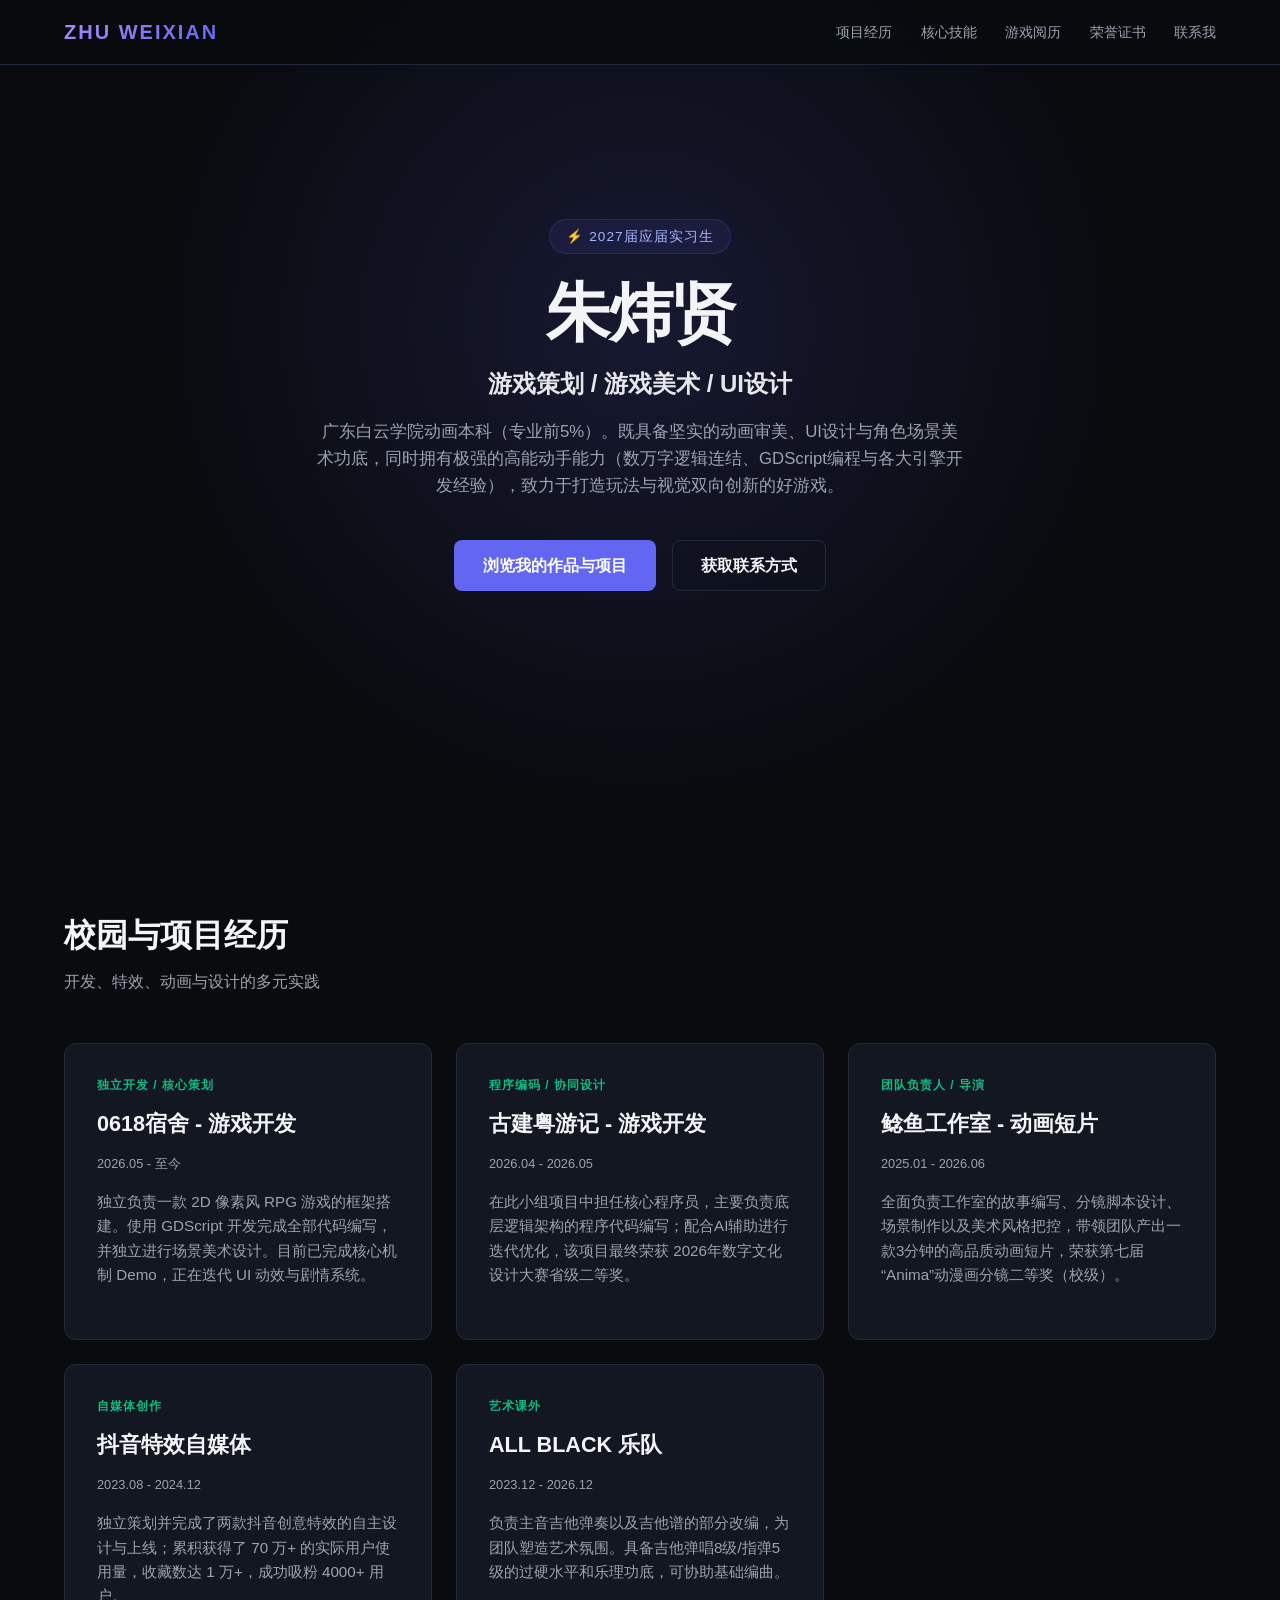
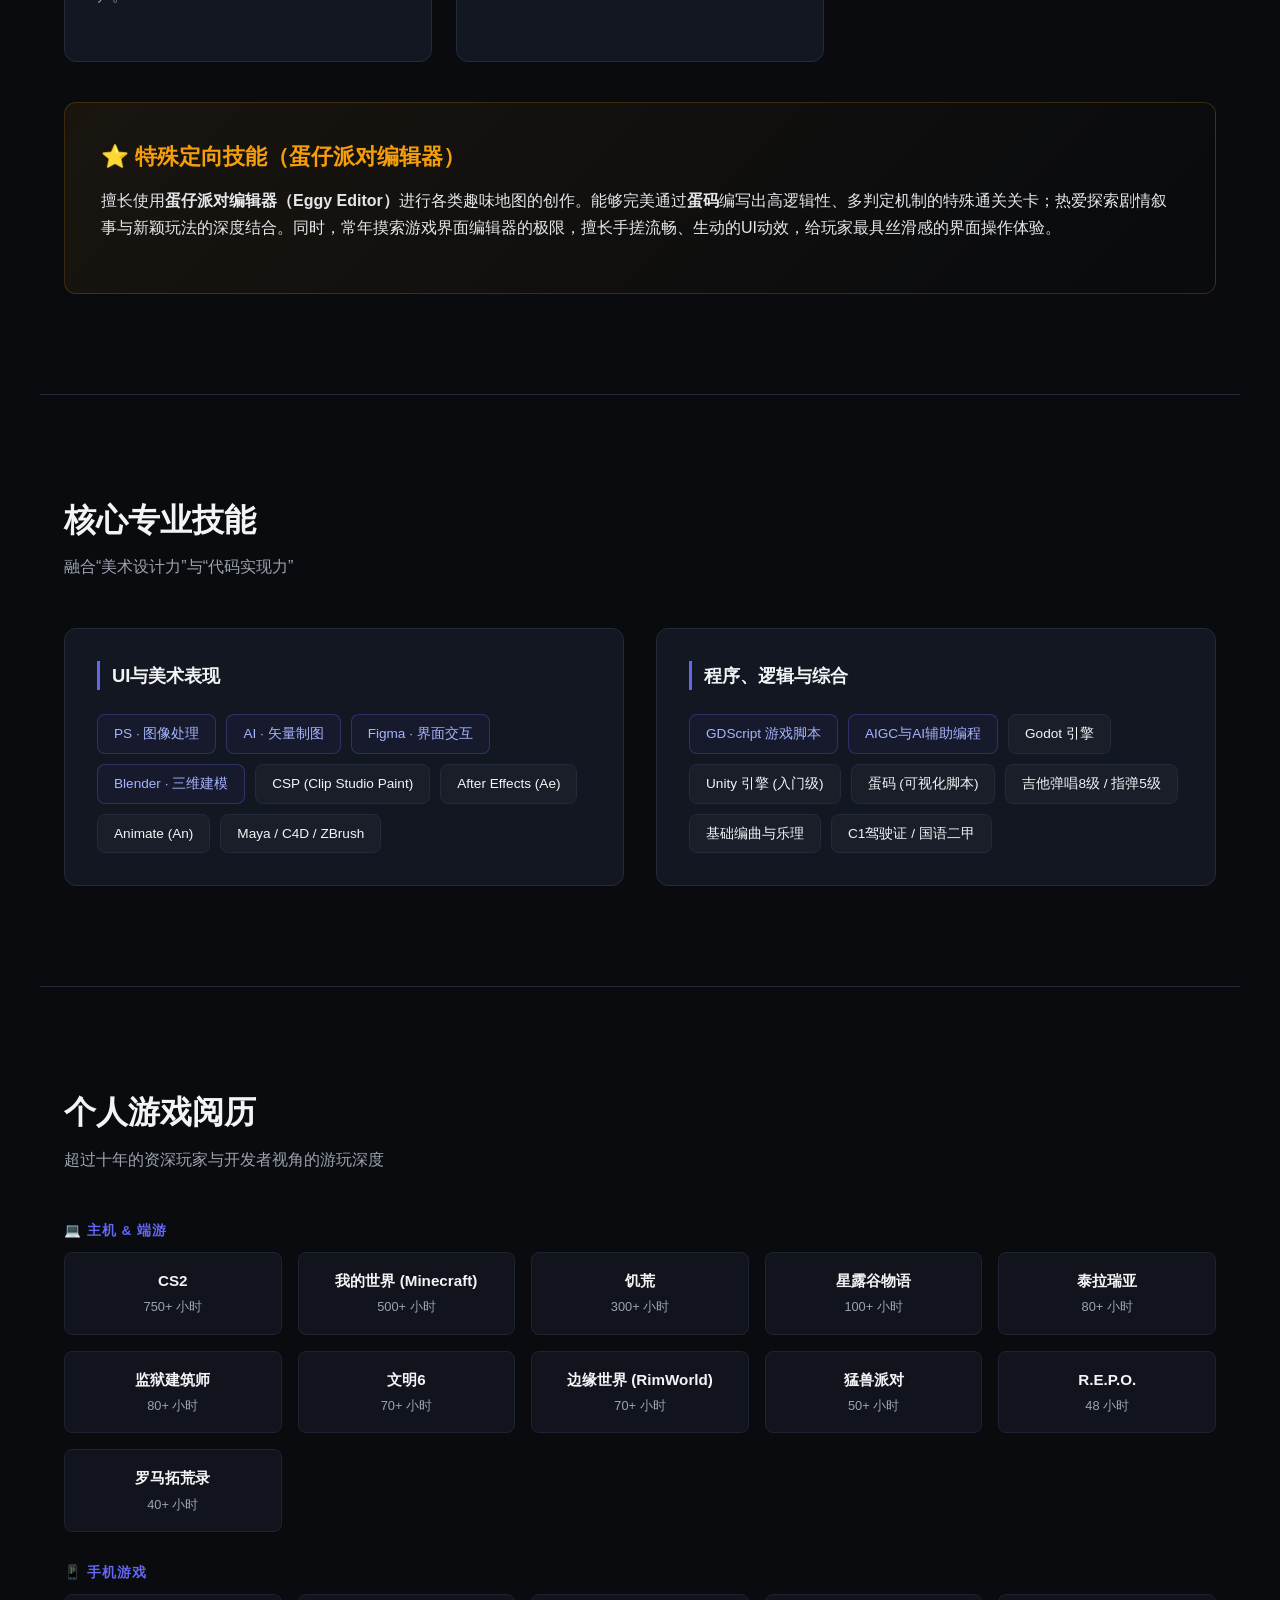
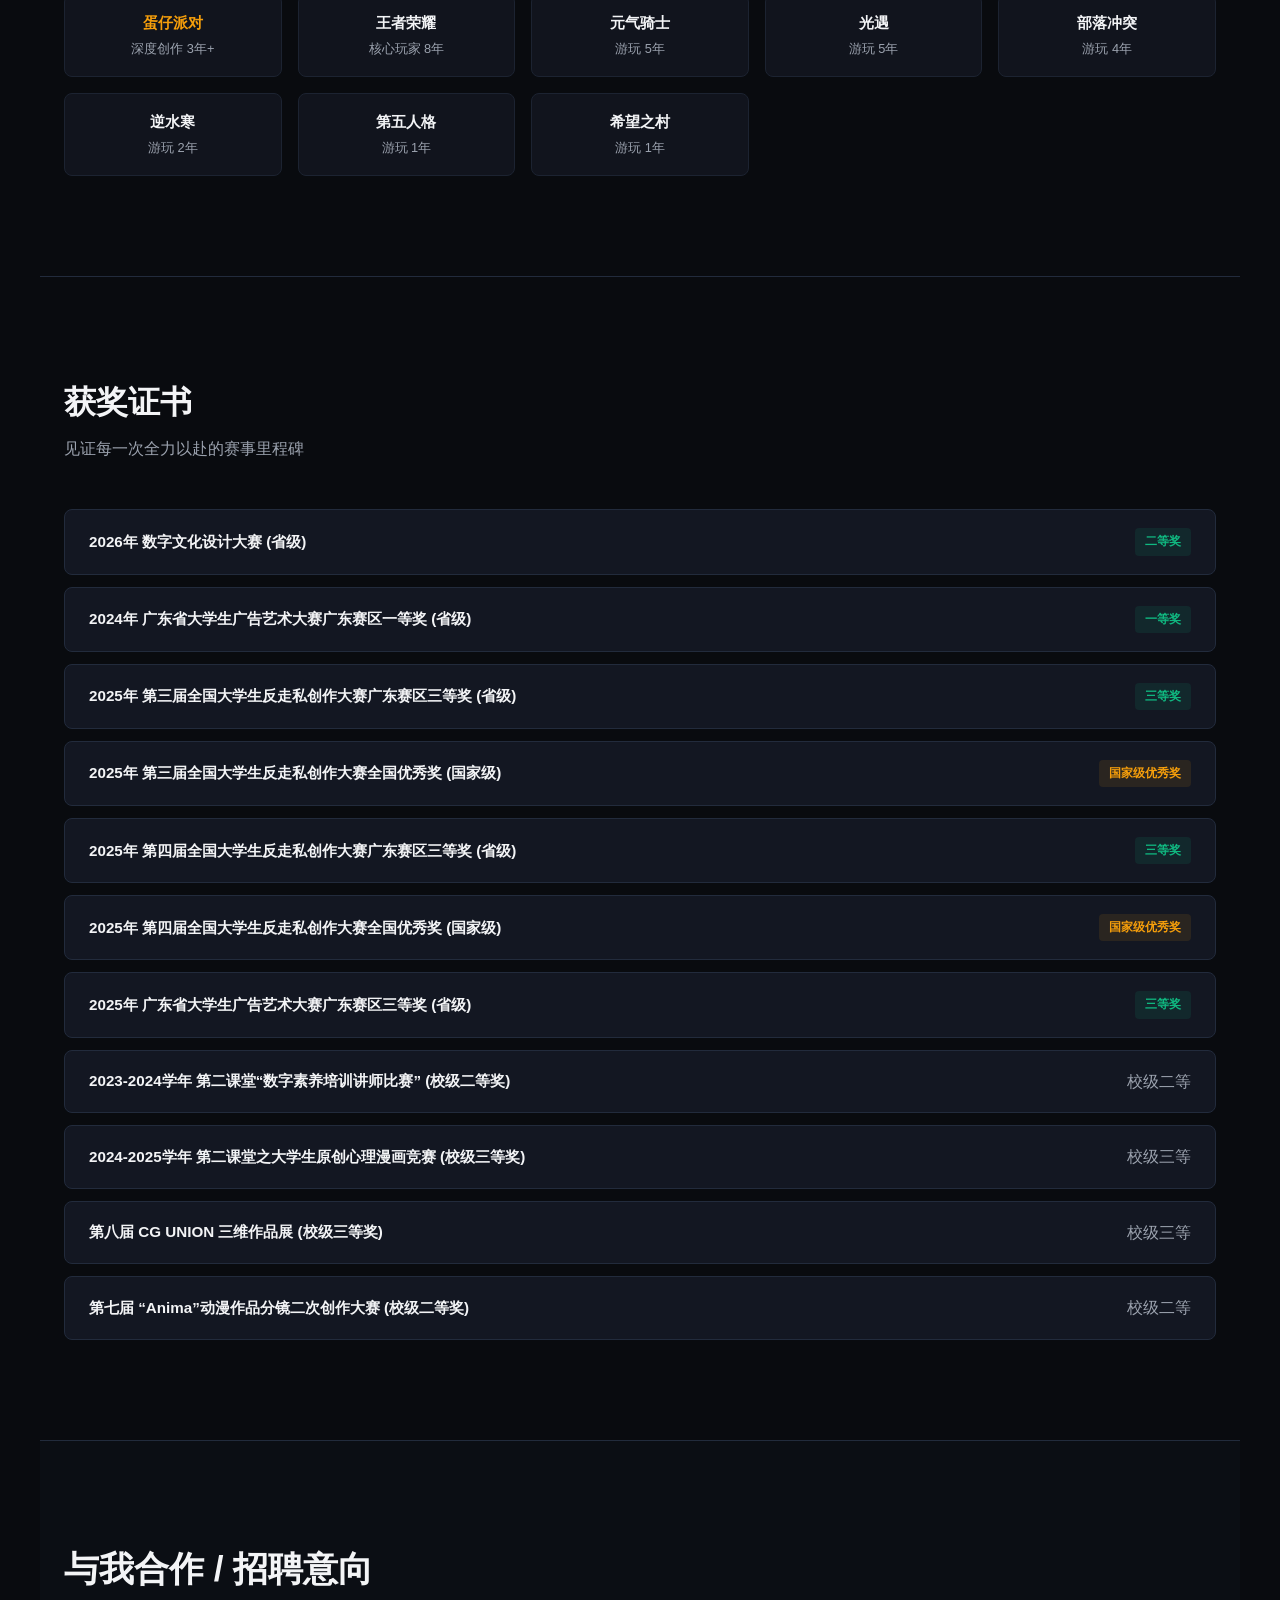
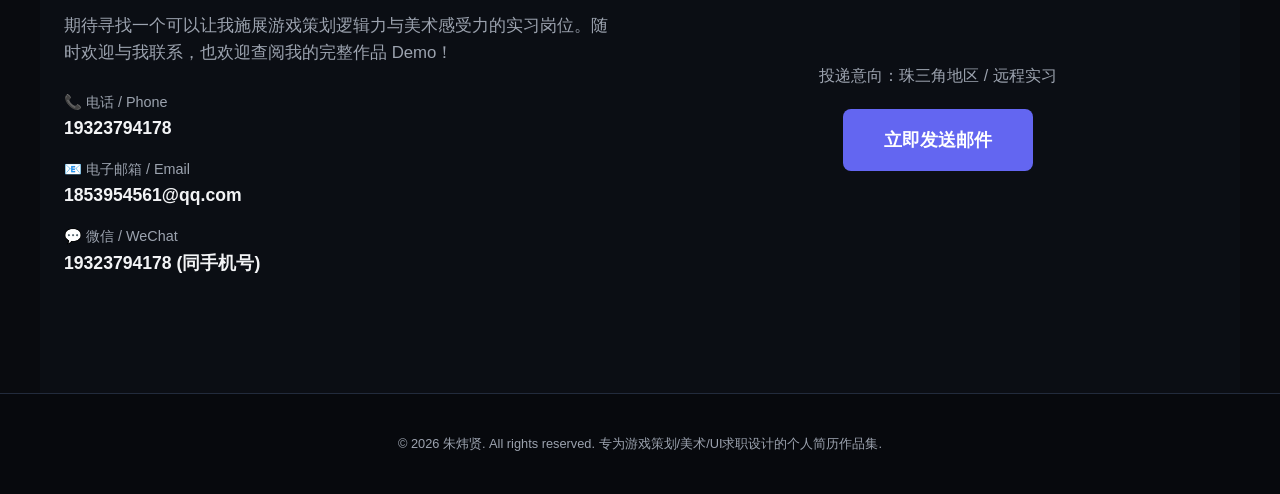
==== index.html @ a274a68b "Create index.html" ====
<!DOCTYPE html>
<html lang="zh-CN">
<head>
    <meta charset="UTF-8">
    <meta name="viewport" content="width=device-width, initial-scale=1.0">
    <title>朱炜贤 | 游戏策划 · 游戏美术 · UI设计 个人作品集</title>
    <style>
        :root {
            --bg: #090b0f;
            --card-bg: #131722;
            --accent-primary: #6366f1; /* 极客紫 */
            --accent-green: #10b981;  /* 开发绿 */
            --accent-yellow: #f59e0b; /* 蛋仔黄 */
            --text-main: #f3f4f6;
            --text-muted: #9ca3af;
            --border-color: #222b3c;
        }

        * {
            margin: 0;
            padding: 0;
            box-sizing: border-box;
            font-family: -apple-system, BlinkMacSystemFont, "SF Pro Text", "Helvetica Neue", "Microsoft YaHei", sans-serif;
            scroll-behavior: smooth;
        }

        body {
            background-color: var(--bg);
            color: var(--text-main);
            line-height: 1.6;
            overflow-x: hidden;
        }

        a {
            color: inherit;
            text-decoration: none;
        }

        /* 隐藏滚动条但保留功能 */
        ::-webkit-scrollbar {
            width: 8px;
        }
        ::-webkit-scrollbar-track {
            background: var(--bg);
        }
        ::-webkit-scrollbar-thumb {
            background: var(--border-color);
            border-radius: 4px;
        }
        ::-webkit-scrollbar-thumb:hover {
            background: var(--accent-primary);
        }

        /* 导航栏 */
        header {
            position: fixed;
            top: 0;
            width: 100%;
            background-color: rgba(9, 11, 15, 0.85);
            backdrop-filter: blur(12px);
            z-index: 1000;
            border-bottom: 1px solid var(--border-color);
        }

        .nav-container {
            max-width: 1200px;
            margin: 0 auto;
            display: flex;
            justify-content: space-between;
            align-items: center;
            padding: 16px 24px;
        }

        .logo {
            font-size: 1.25rem;
            font-weight: 800;
            letter-spacing: 2px;
            background: linear-gradient(135deg, #a78bfa, #6366f1);
            -webkit-background-clip: text;
            -webkit-text-fill-color: transparent;
        }

        .nav-links a {
            margin-left: 24px;
            font-size: 0.9rem;
            font-weight: 500;
            transition: color 0.3s;
            color: var(--text-muted);
        }

        .nav-links a:hover {
            color: var(--text-main);
        }

        /* 首屏 (Hero Section) */
        .hero {
            min-height: 90vh;
            display: flex;
            flex-direction: column;
            justify-content: center;
            align-items: center;
            text-align: center;
            padding: 80px 24px;
            background: radial-gradient(circle at 50% 40%, rgba(99, 102, 241, 0.15) 0%, rgba(9, 11, 15, 0) 60%);
            position: relative;
        }

        .hero-tag {
            background-color: rgba(99, 102, 241, 0.1);
            border: 1px solid rgba(99, 102, 241, 0.2);
            color: #a5b4fc;
            padding: 6px 16px;
            border-radius: 20px;
            font-size: 0.85rem;
            margin-bottom: 24px;
            letter-spacing: 1px;
        }

        .hero h1 {
            font-size: 4rem;
            font-weight: 900;
            letter-spacing: -1px;
            margin-bottom: 16px;
            line-height: 1.1;
        }

        .hero-sub {
            font-size: 1.5rem;
            color: #e5e7eb;
            margin-bottom: 16px;
            font-weight: 600;
        }

        .hero-desc {
            font-size: 1.05rem;
            color: var(--text-muted);
            max-width: 650px;
            margin-bottom: 40px;
        }

        .btn-group {
            display: flex;
            gap: 16px;
            flex-wrap: wrap;
            justify-content: center;
        }

        .btn {
            display: inline-block;
            background-color: var(--accent-primary);
            color: #fff;
            padding: 12px 28px;
            border-radius: 8px;
            font-weight: 600;
            transition: all 0.3s;
            border: 1px solid transparent;
        }

        .btn:hover {
            transform: translateY(-2px);
            box-shadow: 0 8px 20px rgba(99, 102, 241, 0.3);
        }

        .btn-secondary {
            background-color: transparent;
            border: 1px solid var(--border-color);
            color: var(--text-main);
        }

        .btn-secondary:hover {
            background-color: rgba(255, 255, 255, 0.05);
            border-color: var(--text-muted);
        }

        /* 通用区块样式 */
        .section {
            max-width: 1200px;
            margin: 0 auto;
            padding: 100px 24px;
        }

        .section-header {
            margin-bottom: 48px;
        }

        .section-title {
            font-size: 2rem;
            font-weight: 800;
            margin-bottom: 8px;
        }

        .section-subtitle {
            color: var(--text-muted);
            font-size: 1rem;
        }

        /* 极速卡片布局 */
        .grid-3 {
            display: grid;
            grid-template-columns: repeat(auto-fit, minmax(320px, 1fr));
            gap: 24px;
        }

        /* 项目卡片 */
        .project-card {
            background-color: var(--card-bg);
            border: 1px solid var(--border-color);
            border-radius: 12px;
            padding: 32px;
            transition: all 0.3s ease;
            position: relative;
            overflow: hidden;
        }

        .project-card:hover {
            transform: translateY(-4px);
            border-color: rgba(99, 102, 241, 0.4);
            box-shadow: 0 10px 30px rgba(0, 0, 0, 0.3);
        }

        .project-tag {
            font-size: 0.75rem;
            text-transform: uppercase;
            letter-spacing: 1px;
            color: var(--accent-green);
            font-weight: 700;
            margin-bottom: 12px;
            display: block;
        }

        .project-card.highlight .project-tag {
            color: var(--accent-yellow);
        }

        .project-card h3 {
            font-size: 1.35rem;
            margin-bottom: 12px;
            font-weight: 700;
        }

        .project-time {
            font-size: 0.8rem;
            color: var(--text-muted);
            display: block;
            margin-bottom: 16px;
        }

        .project-desc {
            color: var(--text-muted);
            font-size: 0.95rem;
            margin-bottom: 20px;
        }

        /* 技能区 */
        .skills-container {
            display: grid;
            grid-template-columns: 1fr 1fr;
            gap: 32px;
        }

        @media (max-width: 768px) {
            .skills-container {
                grid-template-columns: 1fr;
            }
            .hero h1 {
                font-size: 2.6rem;
            }
        }

        .skill-group {
            background-color: var(--card-bg);
            border: 1px solid var(--border-color);
            border-radius: 12px;
            padding: 32px;
        }

        .skill-group h3 {
            font-size: 1.15rem;
            margin-bottom: 24px;
            border-left: 3px solid var(--accent-primary);
            padding-left: 12px;
        }

        .skill-tags {
            display: flex;
            flex-wrap: wrap;
            gap: 10px;
        }

        .skill-tag {
            background-color: rgba(255, 255, 255, 0.03);
            border: 1px solid var(--border-color);
            padding: 8px 16px;
            border-radius: 8px;
            font-size: 0.85rem;
            color: var(--text-main);
        }

        .skill-tag.high {
            border-color: rgba(99, 102, 241, 0.3);
            background-color: rgba(99, 102, 241, 0.05);
            color: #a5b4fc;
        }

        /* 特制定向展示包 */
        .special-box {
            background: linear-gradient(135deg, rgba(245, 158, 11, 0.07) 0%, rgba(9, 11, 15, 0) 100%);
            border: 1px solid rgba(245, 158, 11, 0.2);
            border-radius: 12px;
            padding: 36px;
            margin-top: 40px;
        }

        /* 游戏库模块 */
        .game-grid {
            display: grid;
            grid-template-columns: repeat(auto-fit, minmax(200px, 1fr));
            gap: 16px;
        }

        .game-card {
            background-color: #11141d;
            border: 1px solid #1c2331;
            padding: 16px;
            border-radius: 8px;
            text-align: center;
            transition: all 0.3s;
        }

        .game-card:hover {
            border-color: var(--accent-primary);
            background-color: #141926;
        }

        .game-name {
            font-weight: 600;
            font-size: 0.95rem;
            margin-bottom: 4px;
        }

        .game-time {
            font-size: 0.8rem;
            color: var(--text-muted);
        }

        .cat-title {
            font-size: 0.85rem;
            text-transform: uppercase;
            letter-spacing: 1px;
            color: var(--accent-primary);
            margin: 20px 0 10px;
            font-weight: 700;
        }

        /* 获奖记录 */
        .award-list {
            display: flex;
            flex-direction: column;
            gap: 12px;
        }

        .award-item {
            background-color: var(--card-bg);
            border: 1px solid var(--border-color);
            padding: 18px 24px;
            border-radius: 8px;
            display: flex;
            justify-content: space-between;
            align-items: center;
            gap: 16px;
        }

        .award-name {
            font-weight: 600;
            font-size: 0.95rem;
        }

        .award-level {
            background-color: rgba(16, 185, 129, 0.1);
            color: var(--accent-green);
            padding: 4px 10px;
            border-radius: 4px;
            font-size: 0.75rem;
            font-weight: bold;
            white-space: nowrap;
        }

        .award-level.national {
            background-color: rgba(245, 158, 11, 0.1);
            color: var(--accent-yellow);
        }

        @media (max-width: 600px) {
            .award-item {
                flex-direction: column;
                align-items: flex-start;
                gap: 8px;
            }
        }

        /* 联系方式 */
        .contact-section {
            background-color: #0b0e14;
            border-top: 1px solid var(--border-color);
        }

        .contact-grid {
            display: grid;
            grid-template-columns: 1fr 1fr;
            gap: 40px;
            align-items: center;
        }

        @media (max-width: 768px) {
            .contact-grid {
                grid-template-columns: 1fr;
            }
        }

        .contact-info-list {
            margin-top: 24px;
        }

        .contact-info-item {
            margin-bottom: 16px;
            font-size: 1.1rem;
        }

        .contact-info-item span {
            color: var(--text-muted);
            font-size: 0.9rem;
            display: block;
        }

        footer {
            text-align: center;
            padding: 40px 24px;
            font-size: 0.8rem;
            color: var(--text-muted);
            border-top: 1px solid var(--border-color);
            background-color: #07090d;
        }
    </style>
</head>
<body>

    <!-- 导航栏 -->
    <header>
        <div class="nav-container">
            <div class="logo">ZHU WEIXIAN</div>
            <nav class="nav-links">
                <a href="#projects">项目经历</a>
                <a href="#skills">核心技能</a>
                <a href="#games">游戏阅历</a>
                <a href="#awards">荣誉证书</a>
                <a href="#contact">联系我</a>
            </nav>
        </div>
    </header>

    <!-- 英雄首屏 -->
    <section class="hero">
        <div class="hero-tag">⚡ 2027届应届实习生</div>
        <h1>朱炜贤</h1>
        <div class="hero-sub">游戏策划 / 游戏美术 / UI设计</div>
        <p class="hero-desc">
            广东白云学院动画本科（专业前5%）。既具备坚实的动画审美、UI设计与角色场景美术功底，同时拥有极强的高能动手能力（数万字逻辑连结、GDScript编程与各大引擎开发经验），致力于打造玩法与视觉双向创新的好游戏。
        </p>
        <div class="btn-group">
            <a href="#projects" class="btn">浏览我的作品与项目</a>
            <a href="#contact" class="btn btn-secondary">获取联系方式</a>
        </div>
    </section>

    <!-- 项目经历模块 -->
    <section id="projects" class="section">
        <div class="section-header">
            <h2 class="section-title">校园与项目经历</h2>
            <p class="section-subtitle">开发、特效、动画与设计的多元实践</p>
        </div>
        
        <div class="grid-3">
            <!-- 0618宿舍 -->
            <div class="project-card">
                <span class="project-tag">独立开发 / 核心策划</span>
                <h3>0618宿舍 - 游戏开发</h3>
                <span class="project-time">2026.05 - 至今</span>
                <p class="project-desc">独立负责一款 2D 像素风 RPG 游戏的框架搭建。使用 GDScript 开发完成全部代码编写，并独立进行场景美术设计。目前已完成核心机制 Demo，正在迭代 UI 动效与剧情系统。</p>
            </div>

            <!-- 古建粤游记 -->
            <div class="project-card">
                <span class="project-tag">程序编码 / 协同设计</span>
                <h3>古建粤游记 - 游戏开发</h3>
                <span class="project-time">2026.04 - 2026.05</span>
                <p class="project-desc">在此小组项目中担任核心程序员，主要负责底层逻辑架构的程序代码编写；配合AI辅助进行迭代优化，该项目最终荣获 2026年数字文化设计大赛省级二等奖。</p>
            </div>

            <!-- 鲶鱼工作室 -->
            <div class="project-card">
                <span class="project-tag">团队负责人 / 导演</span>
                <h3>鲶鱼工作室 - 动画短片</h3>
                <span class="project-time">2025.01 - 2026.06</span>
                <p class="project-desc">全面负责工作室的故事编写、分镜脚本设计、场景制作以及美术风格把控，带领团队产出一款3分钟的高品质动画短片，荣获第七届“Anima”动漫画分镜二等奖（校级）。</p>
            </div>

            <!-- 抖音特效自媒体 -->
            <div class="project-card">
                <span class="project-tag">自媒体创作</span>
                <h3>抖音特效自媒体</h3>
                <span class="project-time">2023.08 - 2024.12</span>
                <p class="project-desc">独立策划并完成了两款抖音创意特效的自主设计与上线；累积获得了 70 万+ 的实际用户使用量，收藏数达 1 万+，成功吸粉 4000+ 用户。</p>
            </div>

            <!-- ALL BLACK乐队 -->
            <div class="project-card">
                <span class="project-tag">艺术课外</span>
                <h3>ALL BLACK 乐队</h3>
                <span class="project-time">2023.12 - 2026.12</span>
                <p class="project-desc">负责主音吉他弹奏以及吉他谱的部分改编，为团队塑造艺术氛围。具备吉他弹唱8级/指弹5级的过硬水平和乐理功底，可协助基础编曲。</p>
            </div>
        </div>

        <!-- 蛋仔派对编辑器特长高亮展示 -->
        <div class="special-box">
            <h3 style="font-size: 1.4rem; color: var(--accent-yellow); margin-bottom: 12px; display: flex; align-items: center; gap: 8px;">
                ⭐ 特殊定向技能（蛋仔派对编辑器）
            </h3>
            <p style="font-size: 1rem; color: #e5e7eb; margin-bottom: 16px; line-height: 1.7;">
                擅长使用<strong>蛋仔派对编辑器（Eggy Editor）</strong>进行各类趣味地图的创作。能够完美通过<strong>蛋码</strong>编写出高逻辑性、多判定机制的特殊通关关卡；热爱探索剧情叙事与新颖玩法的深度结合。同时，常年摸索游戏界面编辑器的极限，擅长手搓流畅、生动的UI动效，给玩家最具丝滑感的界面操作体验。
            </p>
        </div>
    </section>

    <!-- 技术栈模块 -->
    <section id="skills" class="section" style="border-top: 1px solid var(--border-color);">
        <div class="section-header">
            <h2 class="section-title">核心专业技能</h2>
            <p class="section-subtitle">融合“美术设计力”与“代码实现力”</p>
        </div>

        <div class="skills-container">
            <div class="skill-group">
                <h3>UI与美术表现</h3>
                <div class="skill-tags">
                    <div class="skill-tag high">PS · 图像处理</div>
                    <div class="skill-tag high">AI · 矢量制图</div>
                    <div class="skill-tag high">Figma · 界面交互</div>
                    <div class="skill-tag high">Blender · 三维建模</div>
                    <div class="skill-tag">CSP (Clip Studio Paint)</div>
                    <div class="skill-tag">After Effects (Ae)</div>
                    <div class="skill-tag">Animate (An)</div>
                    <div class="skill-tag">Maya / C4D / ZBrush</div>
                </div>
            </div>

            <div class="skill-group">
                <h3>程序、逻辑与综合</h3>
                <div class="skill-tags">
                    <div class="skill-tag high">GDScript 游戏脚本</div>
                    <div class="skill-tag high">AIGC与AI辅助编程</div>
                    <div class="skill-tag">Godot 引擎</div>
                    <div class="skill-tag">Unity 引擎 (入门级)</div>
                    <div class="skill-tag">蛋码 (可视化脚本)</div>
                    <div class="skill-tag">吉他弹唱8级 / 指弹5级</div>
                    <div class="skill-tag">基础编曲与乐理</div>
                    <div class="skill-tag">C1驾驶证 / 国语二甲</div>
                </div>
            </div>
        </div>
    </section>

    <!-- 游戏阅历模块 (Steam卡片风格) -->
    <section id="games" class="section" style="border-top: 1px solid var(--border-color);">
        <div class="section-header">
            <h2 class="section-title">个人游戏阅历</h2>
            <p class="section-subtitle">超过十年的资深玩家与开发者视角的游玩深度</p>
        </div>

        <div class="cat-title">💻 主机 & 端游</div>
        <div class="game-grid" style="margin-bottom: 30px;">
            <div class="game-card"><div class="game-name">CS2</div><div class="game-time">750+ 小时</div></div>
            <div class="game-card"><div class="game-name">我的世界 (Minecraft)</div><div class="game-time">500+ 小时</div></div>
            <div class="game-card"><div class="game-name">饥荒</div><div class="game-time">300+ 小时</div></div>
            <div class="game-card"><div class="game-name">星露谷物语</div><div class="game-time">100+ 小时</div></div>
            <div class="game-card"><div class="game-name">泰拉瑞亚</div><div class="game-time">80+ 小时</div></div>
            <div class="game-card"><div class="game-name">监狱建筑师</div><div class="game-time">80+ 小时</div></div>
            <div class="game-card"><div class="game-name">文明6</div><div class="game-time">70+ 小时</div></div>
            <div class="game-card"><div class="game-name">边缘世界 (RimWorld)</div><div class="game-time">70+ 小时</div></div>
            <div class="game-card"><div class="game-name">猛兽派对</div><div class="game-time">50+ 小时</div></div>
            <div class="game-card"><div class="game-name">R.E.P.O.</div><div class="game-time">48 小时</div></div>
            <div class="game-card"><div class="game-name">罗马拓荒录</div><div class="game-time">40+ 小时</div></div>
        </div>

        <div class="cat-title">📱 手机游戏</div>
        <div class="game-grid">
            <div class="game-card"><div class="game-name" style="color: var(--accent-yellow);">蛋仔派对</div><div class="game-time">深度创作 3年+</div></div>
            <div class="game-card"><div class="game-name">王者荣耀</div><div class="game-time">核心玩家 8年</div></div>
            <div class="game-card"><div class="game-name">元气骑士</div><div class="game-time">游玩 5年</div></div>
            <div class="game-card"><div class="game-name">光遇</div><div class="game-time">游玩 5年</div></div>
            <div class="game-card"><div class="game-name">部落冲突</div><div class="game-time">游玩 4年</div></div>
            <div class="game-card"><div class="game-name">逆水寒</div><div class="game-time">游玩 2年</div></div>
            <div class="game-card"><div class="game-name">第五人格</div><div class="game-time">游玩 1年</div></div>
            <div class="game-card"><div class="game-name">希望之村</div><div class="game-time">游玩 1年</div></div>
        </div>
    </section>

    <!-- 荣誉奖励模块 -->
    <section id="awards" class="section" style="border-top: 1px solid var(--border-color);">
        <div class="section-header">
            <h2 class="section-title">获奖证书</h2>
            <p class="section-subtitle">见证每一次全力以赴的赛事里程碑</p>
        </div>

        <div class="award-list">
            <div class="award-item">
                <div class="award-name">2026年 数字文化设计大赛 (省级)</div>
                <div class="award-level">二等奖</div>
            </div>
            <div class="award-item">
                <div class="award-name">2024年 广东省大学生广告艺术大赛广东赛区一等奖 (省级)</div>
                <div class="award-level">一等奖</div>
            </div>
            <div class="award-item">
                <div class="award-name">2025年 第三届全国大学生反走私创作大赛广东赛区三等奖 (省级)</div>
                <div class="award-level">三等奖</div>
            </div>
            <div class="award-item">
                <div class="award-name">2025年 第三届全国大学生反走私创作大赛全国优秀奖 (国家级)</div>
                <div class="award-level national">国家级优秀奖</div>
            </div>
            <div class="award-item">
                <div class="award-name">2025年 第四届全国大学生反走私创作大赛广东赛区三等奖 (省级)</div>
                <div class="award-level">三等奖</div>
            </div>
            <div class="award-item">
                <div class="award-name">2025年 第四届全国大学生反走私创作大赛全国优秀奖 (国家级)</div>
                <div class="award-level national">国家级优秀奖</div>
            </div>
            <div class="award-item">
                <div class="award-name">2025年 广东省大学生广告艺术大赛广东赛区三等奖 (省级)</div>
                <div class="award-level">三等奖</div>
            </div>
            <div class="award-item">
                <div class="award-name text-muted">2023-2024学年 第二课堂“数字素养培训讲师比赛” (校级二等奖)</div>
                <div style="color: var(--text-muted);">校级二等</div>
            </div>
            <div class="award-item">
                <div class="award-name text-muted">2024-2025学年 第二课堂之大学生原创心理漫画竞赛 (校级三等奖)</div>
                <div style="color: var(--text-muted);">校级三等</div>
            </div>
            <div class="award-item">
                <div class="award-name text-muted">第八届 CG UNION 三维作品展 (校级三等奖)</div>
                <div style="color: var(--text-muted);">校级三等</div>
            </div>
            <div class="award-item">
                <div class="award-name text-muted">第七届 “Anima”动漫作品分镜二次创作大赛 (校级二等奖)</div>
                <div style="color: var(--text-muted);">校级二等</div>
            </div>
        </div>
    </section>

    <!-- 联系与尾部 -->
    <section id="contact" class="section contact-section">
        <div class="contact-grid">
            <div>
                <h2 style="font-size: 2.2rem; margin-bottom: 16px; font-weight: 800;">与我合作 / 招聘意向</h2>
                <p style="color: var(--text-muted); font-size: 1.05rem;">
                    期待寻找一个可以让我施展游戏策划逻辑力与美术感受力的实习岗位。随时欢迎与我联系，也欢迎查阅我的完整作品 Demo！
                </p>
                <div class="contact-info-list">
                    <div class="contact-info-item">
                        <span>📞 电话 / Phone</span>
                        <strong>19323794178</strong>
                    </div>
                    <div class="contact-info-item">
                        <span>📧 电子邮箱 / Email</span>
                        <strong>1853954561@qq.com</strong>
                    </div>
                    <div class="contact-info-item">
                        <span>💬 微信 / WeChat</span>
                        <strong>19323794178 (同手机号)</strong>
                    </div>
                </div>
            </div>
            <div style="text-align: center;">
                <p style="color: var(--text-muted); margin-bottom: 20px;">投递意向：珠三角地区 / 远程实习</p>
                <a href="mailto:1853954561@qq.com" class="btn" style="padding: 16px 40px; font-size: 1.1rem;">立即发送邮件</a>
            </div>
        </div>
    </section>

    <footer>
        <p>&copy; 2026 朱炜贤. All rights reserved. 专为游戏策划/美术/UI求职设计的个人简历作品集.</p>
    </footer>

</body>
</html>
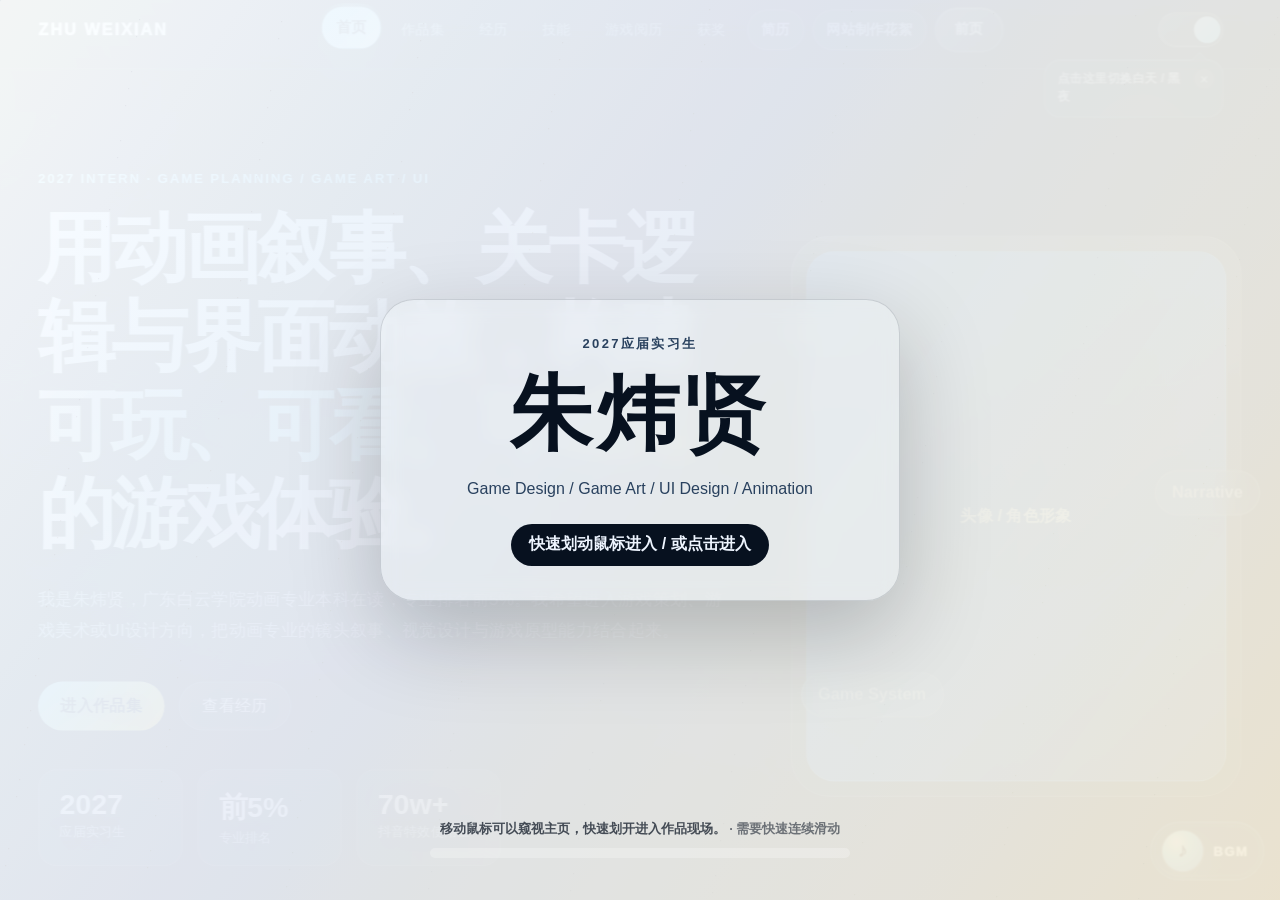
==== commit 6a32018c: "Add files via upload Update personal website to V36" ====
--- a/index.html
+++ b/index.html
@@ -1,698 +1,26 @@
 <!DOCTYPE html>
 <html lang="zh-CN">
 <head>
-    <meta charset="UTF-8">
-    <meta name="viewport" content="width=device-width, initial-scale=1.0">
-    <title>朱炜贤 | 游戏策划 · 游戏美术 · UI设计 个人作品集</title>
-    <style>
-        :root {
-            --bg: #090b0f;
-            --card-bg: #131722;
-            --accent-primary: #6366f1; /* 极客紫 */
-            --accent-green: #10b981;  /* 开发绿 */
-            --accent-yellow: #f59e0b; /* 蛋仔黄 */
-            --text-main: #f3f4f6;
-            --text-muted: #9ca3af;
-            --border-color: #222b3c;
-        }
-
-        * {
-            margin: 0;
-            padding: 0;
-            box-sizing: border-box;
-            font-family: -apple-system, BlinkMacSystemFont, "SF Pro Text", "Helvetica Neue", "Microsoft YaHei", sans-serif;
-            scroll-behavior: smooth;
-        }
-
-        body {
-            background-color: var(--bg);
-            color: var(--text-main);
-            line-height: 1.6;
-            overflow-x: hidden;
-        }
-
-        a {
-            color: inherit;
-            text-decoration: none;
-        }
-
-        /* 隐藏滚动条但保留功能 */
-        ::-webkit-scrollbar {
-            width: 8px;
-        }
-        ::-webkit-scrollbar-track {
-            background: var(--bg);
-        }
-        ::-webkit-scrollbar-thumb {
-            background: var(--border-color);
-            border-radius: 4px;
-        }
-        ::-webkit-scrollbar-thumb:hover {
-            background: var(--accent-primary);
-        }
-
-        /* 导航栏 */
-        header {
-            position: fixed;
-            top: 0;
-            width: 100%;
-            background-color: rgba(9, 11, 15, 0.85);
-            backdrop-filter: blur(12px);
-            z-index: 1000;
-            border-bottom: 1px solid var(--border-color);
-        }
-
-        .nav-container {
-            max-width: 1200px;
-            margin: 0 auto;
-            display: flex;
-            justify-content: space-between;
-            align-items: center;
-            padding: 16px 24px;
-        }
-
-        .logo {
-            font-size: 1.25rem;
-            font-weight: 800;
-            letter-spacing: 2px;
-            background: linear-gradient(135deg, #a78bfa, #6366f1);
-            -webkit-background-clip: text;
-            -webkit-text-fill-color: transparent;
-        }
-
-        .nav-links a {
-            margin-left: 24px;
-            font-size: 0.9rem;
-            font-weight: 500;
-            transition: color 0.3s;
-            color: var(--text-muted);
-        }
-
-        .nav-links a:hover {
-            color: var(--text-main);
-        }
-
-        /* 首屏 (Hero Section) */
-        .hero {
-            min-height: 90vh;
-            display: flex;
-            flex-direction: column;
-            justify-content: center;
-            align-items: center;
-            text-align: center;
-            padding: 80px 24px;
-            background: radial-gradient(circle at 50% 40%, rgba(99, 102, 241, 0.15) 0%, rgba(9, 11, 15, 0) 60%);
-            position: relative;
-        }
-
-        .hero-tag {
-            background-color: rgba(99, 102, 241, 0.1);
-            border: 1px solid rgba(99, 102, 241, 0.2);
-            color: #a5b4fc;
-            padding: 6px 16px;
-            border-radius: 20px;
-            font-size: 0.85rem;
-            margin-bottom: 24px;
-            letter-spacing: 1px;
-        }
-
-        .hero h1 {
-            font-size: 4rem;
-            font-weight: 900;
-            letter-spacing: -1px;
-            margin-bottom: 16px;
-            line-height: 1.1;
-        }
-
-        .hero-sub {
-            font-size: 1.5rem;
-            color: #e5e7eb;
-            margin-bottom: 16px;
-            font-weight: 600;
-        }
-
-        .hero-desc {
-            font-size: 1.05rem;
-            color: var(--text-muted);
-            max-width: 650px;
-            margin-bottom: 40px;
-        }
-
-        .btn-group {
-            display: flex;
-            gap: 16px;
-            flex-wrap: wrap;
-            justify-content: center;
-        }
-
-        .btn {
-            display: inline-block;
-            background-color: var(--accent-primary);
-            color: #fff;
-            padding: 12px 28px;
-            border-radius: 8px;
-            font-weight: 600;
-            transition: all 0.3s;
-            border: 1px solid transparent;
-        }
-
-        .btn:hover {
-            transform: translateY(-2px);
-            box-shadow: 0 8px 20px rgba(99, 102, 241, 0.3);
-        }
-
-        .btn-secondary {
-            background-color: transparent;
-            border: 1px solid var(--border-color);
-            color: var(--text-main);
-        }
-
-        .btn-secondary:hover {
-            background-color: rgba(255, 255, 255, 0.05);
-            border-color: var(--text-muted);
-        }
-
-        /* 通用区块样式 */
-        .section {
-            max-width: 1200px;
-            margin: 0 auto;
-            padding: 100px 24px;
-        }
-
-        .section-header {
-            margin-bottom: 48px;
-        }
-
-        .section-title {
-            font-size: 2rem;
-            font-weight: 800;
-            margin-bottom: 8px;
-        }
-
-        .section-subtitle {
-            color: var(--text-muted);
-            font-size: 1rem;
-        }
-
-        /* 极速卡片布局 */
-        .grid-3 {
-            display: grid;
-            grid-template-columns: repeat(auto-fit, minmax(320px, 1fr));
-            gap: 24px;
-        }
-
-        /* 项目卡片 */
-        .project-card {
-            background-color: var(--card-bg);
-            border: 1px solid var(--border-color);
-            border-radius: 12px;
-            padding: 32px;
-            transition: all 0.3s ease;
-            position: relative;
-            overflow: hidden;
-        }
-
-        .project-card:hover {
-            transform: translateY(-4px);
-            border-color: rgba(99, 102, 241, 0.4);
-            box-shadow: 0 10px 30px rgba(0, 0, 0, 0.3);
-        }
-
-        .project-tag {
-            font-size: 0.75rem;
-            text-transform: uppercase;
-            letter-spacing: 1px;
-            color: var(--accent-green);
-            font-weight: 700;
-            margin-bottom: 12px;
-            display: block;
-        }
-
-        .project-card.highlight .project-tag {
-            color: var(--accent-yellow);
-        }
-
-        .project-card h3 {
-            font-size: 1.35rem;
-            margin-bottom: 12px;
-            font-weight: 700;
-        }
-
-        .project-time {
-            font-size: 0.8rem;
-            color: var(--text-muted);
-            display: block;
-            margin-bottom: 16px;
-        }
-
-        .project-desc {
-            color: var(--text-muted);
-            font-size: 0.95rem;
-            margin-bottom: 20px;
-        }
-
-        /* 技能区 */
-        .skills-container {
-            display: grid;
-            grid-template-columns: 1fr 1fr;
-            gap: 32px;
-        }
-
-        @media (max-width: 768px) {
-            .skills-container {
-                grid-template-columns: 1fr;
-            }
-            .hero h1 {
-                font-size: 2.6rem;
-            }
-        }
-
-        .skill-group {
-            background-color: var(--card-bg);
-            border: 1px solid var(--border-color);
-            border-radius: 12px;
-            padding: 32px;
-        }
-
-        .skill-group h3 {
-            font-size: 1.15rem;
-            margin-bottom: 24px;
-            border-left: 3px solid var(--accent-primary);
-            padding-left: 12px;
-        }
-
-        .skill-tags {
-            display: flex;
-            flex-wrap: wrap;
-            gap: 10px;
-        }
-
-        .skill-tag {
-            background-color: rgba(255, 255, 255, 0.03);
-            border: 1px solid var(--border-color);
-            padding: 8px 16px;
-            border-radius: 8px;
-            font-size: 0.85rem;
-            color: var(--text-main);
-        }
-
-        .skill-tag.high {
-            border-color: rgba(99, 102, 241, 0.3);
-            background-color: rgba(99, 102, 241, 0.05);
-            color: #a5b4fc;
-        }
-
-        /* 特制定向展示包 */
-        .special-box {
-            background: linear-gradient(135deg, rgba(245, 158, 11, 0.07) 0%, rgba(9, 11, 15, 0) 100%);
-            border: 1px solid rgba(245, 158, 11, 0.2);
-            border-radius: 12px;
-            padding: 36px;
-            margin-top: 40px;
-        }
-
-        /* 游戏库模块 */
-        .game-grid {
-            display: grid;
-            grid-template-columns: repeat(auto-fit, minmax(200px, 1fr));
-            gap: 16px;
-        }
-
-        .game-card {
-            background-color: #11141d;
-            border: 1px solid #1c2331;
-            padding: 16px;
-            border-radius: 8px;
-            text-align: center;
-            transition: all 0.3s;
-        }
-
-        .game-card:hover {
-            border-color: var(--accent-primary);
-            background-color: #141926;
-        }
-
-        .game-name {
-            font-weight: 600;
-            font-size: 0.95rem;
-            margin-bottom: 4px;
-        }
-
-        .game-time {
-            font-size: 0.8rem;
-            color: var(--text-muted);
-        }
-
-        .cat-title {
-            font-size: 0.85rem;
-            text-transform: uppercase;
-            letter-spacing: 1px;
-            color: var(--accent-primary);
-            margin: 20px 0 10px;
-            font-weight: 700;
-        }
-
-        /* 获奖记录 */
-        .award-list {
-            display: flex;
-            flex-direction: column;
-            gap: 12px;
-        }
-
-        .award-item {
-            background-color: var(--card-bg);
-            border: 1px solid var(--border-color);
-            padding: 18px 24px;
-            border-radius: 8px;
-            display: flex;
-            justify-content: space-between;
-            align-items: center;
-            gap: 16px;
-        }
-
-        .award-name {
-            font-weight: 600;
-            font-size: 0.95rem;
-        }
-
-        .award-level {
-            background-color: rgba(16, 185, 129, 0.1);
-            color: var(--accent-green);
-            padding: 4px 10px;
-            border-radius: 4px;
-            font-size: 0.75rem;
-            font-weight: bold;
-            white-space: nowrap;
-        }
-
-        .award-level.national {
-            background-color: rgba(245, 158, 11, 0.1);
-            color: var(--accent-yellow);
-        }
-
-        @media (max-width: 600px) {
-            .award-item {
-                flex-direction: column;
-                align-items: flex-start;
-                gap: 8px;
-            }
-        }
-
-        /* 联系方式 */
-        .contact-section {
-            background-color: #0b0e14;
-            border-top: 1px solid var(--border-color);
-        }
-
-        .contact-grid {
-            display: grid;
-            grid-template-columns: 1fr 1fr;
-            gap: 40px;
-            align-items: center;
-        }
-
-        @media (max-width: 768px) {
-            .contact-grid {
-                grid-template-columns: 1fr;
-            }
-        }
-
-        .contact-info-list {
-            margin-top: 24px;
-        }
-
-        .contact-info-item {
-            margin-bottom: 16px;
-            font-size: 1.1rem;
-        }
-
-        .contact-info-item span {
-            color: var(--text-muted);
-            font-size: 0.9rem;
-            display: block;
-        }
-
-        footer {
-            text-align: center;
-            padding: 40px 24px;
-            font-size: 0.8rem;
-            color: var(--text-muted);
-            border-top: 1px solid var(--border-color);
-            background-color: #07090d;
-        }
-    </style>
+  <meta charset="UTF-8" />
+  <meta name="viewport" content="width=device-width, initial-scale=1.0" />
+  <title>进入｜朱炜贤个人网站</title>
+  <link rel="stylesheet" href="./assets/css/style.css" />
+  <script src="./assets/js/site-data.js"></script>
 </head>
-<body>
-
-    <!-- 导航栏 -->
-    <header>
-        <div class="nav-container">
-            <div class="logo">ZHU WEIXIAN</div>
-            <nav class="nav-links">
-                <a href="#projects">项目经历</a>
-                <a href="#skills">核心技能</a>
-                <a href="#games">游戏阅历</a>
-                <a href="#awards">荣誉证书</a>
-                <a href="#contact">联系我</a>
-            </nav>
-        </div>
-    </header>
-
-    <!-- 英雄首屏 -->
-    <section class="hero">
-        <div class="hero-tag">⚡ 2027届应届实习生</div>
-        <h1>朱炜贤</h1>
-        <div class="hero-sub">游戏策划 / 游戏美术 / UI设计</div>
-        <p class="hero-desc">
-            广东白云学院动画本科（专业前5%）。既具备坚实的动画审美、UI设计与角色场景美术功底，同时拥有极强的高能动手能力（数万字逻辑连结、GDScript编程与各大引擎开发经验），致力于打造玩法与视觉双向创新的好游戏。
-        </p>
-        <div class="btn-group">
-            <a href="#projects" class="btn">浏览我的作品与项目</a>
-            <a href="#contact" class="btn btn-secondary">获取联系方式</a>
-        </div>
-    </section>
-
-    <!-- 项目经历模块 -->
-    <section id="projects" class="section">
-        <div class="section-header">
-            <h2 class="section-title">校园与项目经历</h2>
-            <p class="section-subtitle">开发、特效、动画与设计的多元实践</p>
-        </div>
-        
-        <div class="grid-3">
-            <!-- 0618宿舍 -->
-            <div class="project-card">
-                <span class="project-tag">独立开发 / 核心策划</span>
-                <h3>0618宿舍 - 游戏开发</h3>
-                <span class="project-time">2026.05 - 至今</span>
-                <p class="project-desc">独立负责一款 2D 像素风 RPG 游戏的框架搭建。使用 GDScript 开发完成全部代码编写，并独立进行场景美术设计。目前已完成核心机制 Demo，正在迭代 UI 动效与剧情系统。</p>
-            </div>
-
-            <!-- 古建粤游记 -->
-            <div class="project-card">
-                <span class="project-tag">程序编码 / 协同设计</span>
-                <h3>古建粤游记 - 游戏开发</h3>
-                <span class="project-time">2026.04 - 2026.05</span>
-                <p class="project-desc">在此小组项目中担任核心程序员，主要负责底层逻辑架构的程序代码编写；配合AI辅助进行迭代优化，该项目最终荣获 2026年数字文化设计大赛省级二等奖。</p>
-            </div>
-
-            <!-- 鲶鱼工作室 -->
-            <div class="project-card">
-                <span class="project-tag">团队负责人 / 导演</span>
-                <h3>鲶鱼工作室 - 动画短片</h3>
-                <span class="project-time">2025.01 - 2026.06</span>
-                <p class="project-desc">全面负责工作室的故事编写、分镜脚本设计、场景制作以及美术风格把控，带领团队产出一款3分钟的高品质动画短片，荣获第七届“Anima”动漫画分镜二等奖（校级）。</p>
-            </div>
-
-            <!-- 抖音特效自媒体 -->
-            <div class="project-card">
-                <span class="project-tag">自媒体创作</span>
-                <h3>抖音特效自媒体</h3>
-                <span class="project-time">2023.08 - 2024.12</span>
-                <p class="project-desc">独立策划并完成了两款抖音创意特效的自主设计与上线；累积获得了 70 万+ 的实际用户使用量，收藏数达 1 万+，成功吸粉 4000+ 用户。</p>
-            </div>
-
-            <!-- ALL BLACK乐队 -->
-            <div class="project-card">
-                <span class="project-tag">艺术课外</span>
-                <h3>ALL BLACK 乐队</h3>
-                <span class="project-time">2023.12 - 2026.12</span>
-                <p class="project-desc">负责主音吉他弹奏以及吉他谱的部分改编，为团队塑造艺术氛围。具备吉他弹唱8级/指弹5级的过硬水平和乐理功底，可协助基础编曲。</p>
-            </div>
-        </div>
-
-        <!-- 蛋仔派对编辑器特长高亮展示 -->
-        <div class="special-box">
-            <h3 style="font-size: 1.4rem; color: var(--accent-yellow); margin-bottom: 12px; display: flex; align-items: center; gap: 8px;">
-                ⭐ 特殊定向技能（蛋仔派对编辑器）
-            </h3>
-            <p style="font-size: 1rem; color: #e5e7eb; margin-bottom: 16px; line-height: 1.7;">
-                擅长使用<strong>蛋仔派对编辑器（Eggy Editor）</strong>进行各类趣味地图的创作。能够完美通过<strong>蛋码</strong>编写出高逻辑性、多判定机制的特殊通关关卡；热爱探索剧情叙事与新颖玩法的深度结合。同时，常年摸索游戏界面编辑器的极限，擅长手搓流畅、生动的UI动效，给玩家最具丝滑感的界面操作体验。
-            </p>
-        </div>
-    </section>
-
-    <!-- 技术栈模块 -->
-    <section id="skills" class="section" style="border-top: 1px solid var(--border-color);">
-        <div class="section-header">
-            <h2 class="section-title">核心专业技能</h2>
-            <p class="section-subtitle">融合“美术设计力”与“代码实现力”</p>
-        </div>
-
-        <div class="skills-container">
-            <div class="skill-group">
-                <h3>UI与美术表现</h3>
-                <div class="skill-tags">
-                    <div class="skill-tag high">PS · 图像处理</div>
-                    <div class="skill-tag high">AI · 矢量制图</div>
-                    <div class="skill-tag high">Figma · 界面交互</div>
-                    <div class="skill-tag high">Blender · 三维建模</div>
-                    <div class="skill-tag">CSP (Clip Studio Paint)</div>
-                    <div class="skill-tag">After Effects (Ae)</div>
-                    <div class="skill-tag">Animate (An)</div>
-                    <div class="skill-tag">Maya / C4D / ZBrush</div>
-                </div>
-            </div>
-
-            <div class="skill-group">
-                <h3>程序、逻辑与综合</h3>
-                <div class="skill-tags">
-                    <div class="skill-tag high">GDScript 游戏脚本</div>
-                    <div class="skill-tag high">AIGC与AI辅助编程</div>
-                    <div class="skill-tag">Godot 引擎</div>
-                    <div class="skill-tag">Unity 引擎 (入门级)</div>
-                    <div class="skill-tag">蛋码 (可视化脚本)</div>
-                    <div class="skill-tag">吉他弹唱8级 / 指弹5级</div>
-                    <div class="skill-tag">基础编曲与乐理</div>
-                    <div class="skill-tag">C1驾驶证 / 国语二甲</div>
-                </div>
-            </div>
-        </div>
-    </section>
-
-    <!-- 游戏阅历模块 (Steam卡片风格) -->
-    <section id="games" class="section" style="border-top: 1px solid var(--border-color);">
-        <div class="section-header">
-            <h2 class="section-title">个人游戏阅历</h2>
-            <p class="section-subtitle">超过十年的资深玩家与开发者视角的游玩深度</p>
-        </div>
-
-        <div class="cat-title">💻 主机 & 端游</div>
-        <div class="game-grid" style="margin-bottom: 30px;">
-            <div class="game-card"><div class="game-name">CS2</div><div class="game-time">750+ 小时</div></div>
-            <div class="game-card"><div class="game-name">我的世界 (Minecraft)</div><div class="game-time">500+ 小时</div></div>
-            <div class="game-card"><div class="game-name">饥荒</div><div class="game-time">300+ 小时</div></div>
-            <div class="game-card"><div class="game-name">星露谷物语</div><div class="game-time">100+ 小时</div></div>
-            <div class="game-card"><div class="game-name">泰拉瑞亚</div><div class="game-time">80+ 小时</div></div>
-            <div class="game-card"><div class="game-name">监狱建筑师</div><div class="game-time">80+ 小时</div></div>
-            <div class="game-card"><div class="game-name">文明6</div><div class="game-time">70+ 小时</div></div>
-            <div class="game-card"><div class="game-name">边缘世界 (RimWorld)</div><div class="game-time">70+ 小时</div></div>
-            <div class="game-card"><div class="game-name">猛兽派对</div><div class="game-time">50+ 小时</div></div>
-            <div class="game-card"><div class="game-name">R.E.P.O.</div><div class="game-time">48 小时</div></div>
-            <div class="game-card"><div class="game-name">罗马拓荒录</div><div class="game-time">40+ 小时</div></div>
-        </div>
-
-        <div class="cat-title">📱 手机游戏</div>
-        <div class="game-grid">
-            <div class="game-card"><div class="game-name" style="color: var(--accent-yellow);">蛋仔派对</div><div class="game-time">深度创作 3年+</div></div>
-            <div class="game-card"><div class="game-name">王者荣耀</div><div class="game-time">核心玩家 8年</div></div>
-            <div class="game-card"><div class="game-name">元气骑士</div><div class="game-time">游玩 5年</div></div>
-            <div class="game-card"><div class="game-name">光遇</div><div class="game-time">游玩 5年</div></div>
-            <div class="game-card"><div class="game-name">部落冲突</div><div class="game-time">游玩 4年</div></div>
-            <div class="game-card"><div class="game-name">逆水寒</div><div class="game-time">游玩 2年</div></div>
-            <div class="game-card"><div class="game-name">第五人格</div><div class="game-time">游玩 1年</div></div>
-            <div class="game-card"><div class="game-name">希望之村</div><div class="game-time">游玩 1年</div></div>
-        </div>
-    </section>
-
-    <!-- 荣誉奖励模块 -->
-    <section id="awards" class="section" style="border-top: 1px solid var(--border-color);">
-        <div class="section-header">
-            <h2 class="section-title">获奖证书</h2>
-            <p class="section-subtitle">见证每一次全力以赴的赛事里程碑</p>
-        </div>
-
-        <div class="award-list">
-            <div class="award-item">
-                <div class="award-name">2026年 数字文化设计大赛 (省级)</div>
-                <div class="award-level">二等奖</div>
-            </div>
-            <div class="award-item">
-                <div class="award-name">2024年 广东省大学生广告艺术大赛广东赛区一等奖 (省级)</div>
-                <div class="award-level">一等奖</div>
-            </div>
-            <div class="award-item">
-                <div class="award-name">2025年 第三届全国大学生反走私创作大赛广东赛区三等奖 (省级)</div>
-                <div class="award-level">三等奖</div>
-            </div>
-            <div class="award-item">
-                <div class="award-name">2025年 第三届全国大学生反走私创作大赛全国优秀奖 (国家级)</div>
-                <div class="award-level national">国家级优秀奖</div>
-            </div>
-            <div class="award-item">
-                <div class="award-name">2025年 第四届全国大学生反走私创作大赛广东赛区三等奖 (省级)</div>
-                <div class="award-level">三等奖</div>
-            </div>
-            <div class="award-item">
-                <div class="award-name">2025年 第四届全国大学生反走私创作大赛全国优秀奖 (国家级)</div>
-                <div class="award-level national">国家级优秀奖</div>
-            </div>
-            <div class="award-item">
-                <div class="award-name">2025年 广东省大学生广告艺术大赛广东赛区三等奖 (省级)</div>
-                <div class="award-level">三等奖</div>
-            </div>
-            <div class="award-item">
-                <div class="award-name text-muted">2023-2024学年 第二课堂“数字素养培训讲师比赛” (校级二等奖)</div>
-                <div style="color: var(--text-muted);">校级二等</div>
-            </div>
-            <div class="award-item">
-                <div class="award-name text-muted">2024-2025学年 第二课堂之大学生原创心理漫画竞赛 (校级三等奖)</div>
-                <div style="color: var(--text-muted);">校级三等</div>
-            </div>
-            <div class="award-item">
-                <div class="award-name text-muted">第八届 CG UNION 三维作品展 (校级三等奖)</div>
-                <div style="color: var(--text-muted);">校级三等</div>
-            </div>
-            <div class="award-item">
-                <div class="award-name text-muted">第七届 “Anima”动漫作品分镜二次创作大赛 (校级二等奖)</div>
-                <div style="color: var(--text-muted);">校级二等</div>
-            </div>
-        </div>
-    </section>
-
-    <!-- 联系与尾部 -->
-    <section id="contact" class="section contact-section">
-        <div class="contact-grid">
-            <div>
-                <h2 style="font-size: 2.2rem; margin-bottom: 16px; font-weight: 800;">与我合作 / 招聘意向</h2>
-                <p style="color: var(--text-muted); font-size: 1.05rem;">
-                    期待寻找一个可以让我施展游戏策划逻辑力与美术感受力的实习岗位。随时欢迎与我联系，也欢迎查阅我的完整作品 Demo！
-                </p>
-                <div class="contact-info-list">
-                    <div class="contact-info-item">
-                        <span>📞 电话 / Phone</span>
-                        <strong>19323794178</strong>
-                    </div>
-                    <div class="contact-info-item">
-                        <span>📧 电子邮箱 / Email</span>
-                        <strong>1853954561@qq.com</strong>
-                    </div>
-                    <div class="contact-info-item">
-                        <span>💬 微信 / WeChat</span>
-                        <strong>19323794178 (同手机号)</strong>
-                    </div>
-                </div>
-            </div>
-            <div style="text-align: center;">
-                <p style="color: var(--text-muted); margin-bottom: 20px;">投递意向：珠三角地区 / 远程实习</p>
-                <a href="mailto:1853954561@qq.com" class="btn" style="padding: 16px 40px; font-size: 1.1rem;">立即发送邮件</a>
-            </div>
-        </div>
-    </section>
-
-    <footer>
-        <p>&copy; 2026 朱炜贤. All rights reserved. 专为游戏策划/美术/UI求职设计的个人简历作品集.</p>
-    </footer>
-
+<body class="entry-page" data-entry>
+  <iframe class="entry-underpage" src="./home.html" title="朱炜贤个人网站主页预览" tabindex="-1"></iframe>
+  <div class="entry-flow" aria-hidden="true"><i></i><i></i><i></i><i></i></div>
+  <canvas id="scratchCanvas" class="scratch-canvas" aria-hidden="true"></canvas>
+  <main class="scratch-entry-ui" aria-label="朱炜贤个人网站入口">
+    <div class="entry-minimal-card">
+      <span data-text="site.roleLine"></span>
+      <h1 data-text="site.name"></h1>
+      <p data-text="site.tagline"></p>
+      <a id="entryFallback" class="entry-fallback" href="./home.html">快速划动鼠标进入 / 或点击进入</a>
+    </div>
+    <div class="scratch-meter" aria-hidden="true"><span id="scratchMeterFill"></span></div>
+    <div class="entry-motion-hint" data-text="site.entryHint"></div>
+  </main>
+  <script src="./assets/js/main.js"></script>
 </body>
 </html>
--- a/assets/css/style.css
+++ b/assets/css/style.css
@@ -0,0 +1,4553 @@
+/* 朱炜贤 HR 个人网站 V5 */
+:root{--bg:#07111f;--bg2:#0d1b2f;--text:#eef5ff;--muted:#9db0c9;--line:rgba(255,255,255,.15);--panel:rgba(255,255,255,.075);--blue:#5aa8ff;--cyan:#7ee8ff;--gold:#ffd72a;--red:#b73535;--red2:#5b1619;--egg:#ffdc27;--shadow:0 24px 72px rgba(0,0,0,.34);--max:1180px;--r-xl:34px;--r-lg:26px;--r-md:18px}
+:root[data-theme="light"]{--bg:#e9e5de;--bg2:#f6f2ea;--text:#17191a;--muted:#505b68;--line:rgba(0,0,0,.13);--panel:rgba(255,255,255,.54);--shadow:0 24px 60px rgba(40,45,54,.16)}
+*{box-sizing:border-box}html{scroll-behavior:smooth}body{margin:0;min-height:100vh;font-family:"HarmonyOS Sans SC","PingFang SC","Microsoft YaHei",Arial,sans-serif;color:var(--text);background:linear-gradient(135deg,var(--bg),var(--bg2));overflow-x:hidden;transition:background .35s,color .35s}a{color:inherit;text-decoration:none}p{line-height:1.8;color:var(--muted)}h1,h2,h3{margin:0;line-height:1.14}main{position:relative;z-index:2}.section-shell{width:min(var(--max),calc(100% - 36px));margin:0 auto}
+.site-bg{position:fixed;inset:0;z-index:0;overflow:hidden;pointer-events:none}.blob{position:absolute;width:42vw;height:42vw;border-radius:48% 52% 60% 40%;filter:blur(42px);opacity:.30;animation:blobFloat 20s ease-in-out infinite alternate}.b1{left:-12vw;top:8vh;background:rgba(90,168,255,.26)}.b2{right:-14vw;top:26vh;background:rgba(126,232,255,.16);animation-delay:-6s}.b3{left:32vw;bottom:-18vw;background:rgba(255,215,42,.14);animation-delay:-11s}.noise{position:absolute;inset:-20%;opacity:.12;background-image:url("data:image/svg+xml,%3Csvg viewBox='0 0 240 240' xmlns='http://www.w3.org/2000/svg'%3E%3Cfilter id='n'%3E%3CfeTurbulence type='fractalNoise' baseFrequency='.75' numOctaves='3' stitchTiles='stitch'/%3E%3C/filter%3E%3Crect width='240' height='240' filter='url(%23n)' opacity='.45'/%3E%3C/svg%3E");background-size:180px 180px;mix-blend-mode:soft-light;animation:noiseDrift 22s linear infinite}@keyframes blobFloat{to{transform:translate3d(6vw,-4vh,0) scale(1.12);border-radius:62% 38% 44% 56%}}@keyframes noiseDrift{to{transform:translate3d(-120px,80px,0)}}
+
+/* 前页 */
+body.entry-page{height:100vh;overflow:hidden;background:#07111f}.entry-underpage{position:fixed;inset:0;width:100vw;height:100vh;border:0;transform:scale(1.02);pointer-events:none;filter:saturate(1.02) contrast(.98)}.entry-flow{position:fixed;inset:0;z-index:2;pointer-events:none;overflow:hidden}.entry-flow i{position:absolute;width:36vw;height:36vw;border-radius:50%;filter:blur(34px);opacity:.22;animation:entryFlow 14s ease-in-out infinite alternate}.entry-flow i:nth-child(1){background:#5aa8ff;left:4vw;top:8vh}.entry-flow i:nth-child(2){background:#ffd72a;right:8vw;top:16vh;animation-delay:-3s}.entry-flow i:nth-child(3){background:#ff8a8a;left:26vw;bottom:0;animation-delay:-7s}.entry-flow i:nth-child(4){background:#7ee8ff;right:22vw;bottom:12vh;animation-delay:-10s}@keyframes entryFlow{to{transform:translate3d(6vw,-6vh,0) scale(1.1)}}.scratch-canvas{position:fixed;inset:0;z-index:3;width:100vw;height:100vh;cursor:crosshair}.scratch-entry-ui{position:fixed;inset:0;z-index:4;display:grid;place-items:center;pointer-events:none}.entry-minimal-card{width:min(520px,calc(100vw - 44px));padding:34px;border:1px solid rgba(7,17,31,.14);border-radius:34px;background:rgba(236,240,242,.42);color:#07111f;text-align:center;backdrop-filter:blur(10px);box-shadow:0 32px 90px rgba(0,0,0,.22)}.entry-minimal-card span{display:inline-block;margin-bottom:14px;font-size:13px;font-weight:900;letter-spacing:.18em;text-transform:uppercase;color:#29415e}.entry-minimal-card h1{font-size:clamp(44px,8vw,82px);letter-spacing:.06em;color:#07111f}.entry-minimal-card p{margin:14px 0 20px;color:#29415e}.entry-fallback{display:inline-flex;align-items:center;justify-content:center;min-height:42px;padding:0 18px;border-radius:999px;background:#07111f;color:#eef5ff;font-weight:900;pointer-events:auto}.scratch-meter{position:fixed;left:50%;bottom:42px;width:min(420px,calc(100vw - 64px));height:8px;transform:translateX(-50%);border-radius:999px;background:rgba(255,255,255,.26);overflow:hidden}.scratch-meter span{display:block;width:0;height:100%;background:linear-gradient(90deg,var(--cyan),var(--gold));transition:width .08s linear}.entry-motion-hint{position:fixed;bottom:62px;left:50%;transform:translateX(-50%);color:rgba(7,17,31,.72);font-size:13px;font-weight:900;white-space:nowrap}.entry-page.is-entering .scratch-canvas{animation:paperLeave .72s cubic-bezier(.22,.9,.22,1) forwards}.entry-page.is-entering .scratch-entry-ui{animation:uiFade .46s ease forwards}@keyframes paperLeave{to{transform:scale(1.08) translateY(-8vh);opacity:0}}@keyframes uiFade{to{opacity:0;transform:scale(.96)}}
+
+/* 导航：参考极简创意开发者站点的固定、下划线和主题切换逻辑 */
+.site-header{position:sticky;top:0;z-index:50;padding:16px 0;background:linear-gradient(180deg,rgba(6,15,30,.74),rgba(6,15,30,.26));backdrop-filter:blur(16px);transition:background .35s}.nav-inner{width:min(var(--max),calc(100% - 36px));margin:0 auto;display:grid;grid-template-columns:auto 1fr auto auto;gap:18px;align-items:center}.brand{display:inline-flex;align-items:center;gap:12px;font-weight:900;letter-spacing:.08em}.brand-mark{position:relative;display:grid;place-items:center;width:42px;height:42px;border-radius:50%;border:1px solid var(--line);overflow:hidden}.brand-mark:after{content:"";position:absolute;inset:10px;border-radius:50%;background:var(--text);transition:transform .35s}.brand:hover .brand-mark:after{transform:scale(.35)}.nav-links{display:flex;align-items:center;justify-content:center;gap:8px;font-size:14px;color:var(--muted)}.nav-links a{position:relative;padding:10px 8px;white-space:nowrap}.nav-links a:after{content:"";position:absolute;left:8px;right:8px;bottom:5px;height:1px;background:currentColor;transform:scaleX(0);transform-origin:100% 50%;transition:transform .45s cubic-bezier(.43,.195,.02,1)}.nav-links a:hover,.nav-links a.is-active{color:var(--text)}.nav-links a:hover:after,.nav-links a.is-active:after{transform:scaleX(1);transform-origin:0 50%}.theme-toggle{width:42px;height:42px;border:0;border-radius:50%;background:var(--text);color:var(--bg);cursor:pointer;font-size:0;position:relative}.theme-toggle:before{content:"";position:absolute;inset:12px;border-radius:50%;background:var(--bg);box-shadow:-6px -3px 0 0 var(--text);transition:box-shadow .25s}.theme-toggle[data-mode="light"]:before{box-shadow:none}.nav-toggle{display:none;border:1px solid var(--line);background:var(--panel);color:var(--text);border-radius:999px;padding:10px 14px;font-weight:900}
+.cursor-glow{position:fixed;left:0;top:0;width:220px;height:220px;border-radius:50%;background:radial-gradient(circle,rgba(126,232,255,.14),transparent 68%);transform:translate(-50%,-50%);pointer-events:none;z-index:1;opacity:0}.eyebrow{margin:0 0 14px;color:var(--cyan);font-size:13px;font-weight:900;letter-spacing:.14em;text-transform:uppercase}.gradient-text{color:transparent;background:linear-gradient(90deg,#fff,var(--cyan),var(--gold));background-clip:text;-webkit-background-clip:text}:root[data-theme="light"] .gradient-text{background:linear-gradient(90deg,#17191a,#1d72c9,#a67800);background-clip:text;-webkit-background-clip:text}.btn{display:inline-flex;align-items:center;justify-content:center;min-height:48px;padding:0 22px;border:1px solid var(--line);border-radius:999px;background:var(--panel);color:var(--text);transition:transform .2s,background .2s;cursor:pointer}.btn.primary{color:#06101f;background:linear-gradient(135deg,var(--cyan),var(--gold));border:0;font-weight:900}.btn:hover{transform:translateY(-2px)}.blue-placeholder,.image-placeholder,.tool-icon-placeholder,.game-thumb-placeholder{position:relative;display:grid;place-items:center;border:1px dashed rgba(126,232,255,.78);background:linear-gradient(135deg,rgba(58,137,255,.88),rgba(21,65,124,.86));color:#eaf6ff;text-align:center;font-weight:900;overflow:hidden}
+
+/* 首页 */
+.hero{min-height:740px;padding:96px 0 72px;display:grid;grid-template-columns:1.1fr .72fr;align-items:center;gap:62px}.hero h1{max-width:820px;font-size:clamp(42px,6vw,76px);letter-spacing:-.06em}.hero-desc{max-width:720px;margin:26px 0 0;font-size:17px}.hero-actions{display:flex;flex-wrap:wrap;gap:14px;margin-top:34px}.quick-stats{margin-top:38px;display:flex;flex-wrap:wrap;gap:14px}.quick-stats div{min-width:142px;padding:18px 20px;border:1px solid var(--line);border-radius:18px;background:var(--panel)}.quick-stats strong{display:block;font-size:28px}.quick-stats span{color:var(--muted);font-size:13px}.hero-visual{position:relative}.portrait-frame{position:relative;padding:14px;border:1px solid var(--line);border-radius:38px;background:linear-gradient(180deg,rgba(255,255,255,.14),rgba(255,255,255,.04));box-shadow:var(--shadow);transform-style:preserve-3d}.portrait-placeholder,.portrait-img{width:100%;height:520px;min-height:520px;border-radius:28px}.portrait-img{object-fit:cover;display:block}.scan-line{position:absolute;left:20px;right:20px;top:60px;height:2px;background:linear-gradient(90deg,transparent,var(--cyan),transparent);animation:scanMove 4.8s ease-in-out infinite;opacity:.65}@keyframes scanMove{50%{transform:translateY(380px)}}.hero-tags{position:absolute;inset:0;pointer-events:none}.floating-tag{position:absolute;padding:12px 16px;border:1px solid rgba(255,255,255,.24);border-radius:999px;background:rgba(126,232,255,.10);backdrop-filter:blur(10px);box-shadow:0 12px 34px rgba(0,0,0,.10);color:rgba(238,245,255,.72);font-weight:900;animation:floatTag 5s ease-in-out infinite alternate;pointer-events:none}.tag-a{left:-28px;top:72px}.tag-b{right:-18px;top:230px;animation-delay:-1.5s}.tag-c{left:10px;bottom:78px;animation-delay:-3s}@keyframes floatTag{to{transform:translateY(-16px)}}.identity-bar{width:min(var(--max),calc(100% - 36px));margin:-26px auto 82px;padding:18px;display:grid;grid-template-columns:repeat(5,1fr);gap:12px;border:1px solid var(--line);border-radius:34px;background:var(--panel);backdrop-filter:blur(16px);box-shadow:var(--shadow)}.identity-bar div{padding:18px;border-radius:20px;background:rgba(255,255,255,.06)}.identity-bar span{display:block;margin-bottom:8px;color:var(--muted);font-size:13px}.identity-bar strong{font-size:18px}.section-title{max-width:780px;margin-bottom:34px}.section-title h2,.contact-section h2{font-size:clamp(30px,4vw,48px);letter-spacing:-.04em}
+
+/* 圆形作品入口与经历 */
+.orb-category-grid,.experience-choice-row{display:grid;grid-template-columns:repeat(4,1fr);gap:22px;margin-bottom:92px}.experience-choice-row{grid-template-columns:repeat(2,1fr)}.orb-card,.experience-choice-card,.video-work-card,.graphic-card,.music-card,.steam-card,.case-card,.contact-section{border:1px solid var(--line);border-radius:34px;background:var(--panel);backdrop-filter:blur(14px);box-shadow:var(--shadow)}.orb-card{position:relative;min-height:330px;display:grid;place-items:center;padding:24px;overflow:hidden;text-align:center;transition:transform .25s,border-color .25s}.orb-card:before{content:"";position:absolute;width:220px;height:220px;border:1px solid var(--line);border-radius:50%;transition:transform .45s cubic-bezier(.43,.195,.02,1),background .25s}.orb-card:hover{transform:translateY(-4px);border-color:rgba(126,232,255,.48)}.orb-card:hover:before{transform:scale(.82);background:rgba(126,232,255,.09)}.orb-card-content{position:relative;z-index:1}.orb-card span,.experience-choice-card span{color:var(--gold);font-size:12px;font-weight:900;letter-spacing:.12em;text-transform:uppercase}.orb-card h3,.experience-choice-card h3{font-size:28px;margin:14px 0}.experience-choice-card{position:relative;min-height:260px;padding:32px;transition:transform .25s,border-color .25s}.experience-choice-card:hover{transform:translateY(-4px);border-color:rgba(126,232,255,.48)}.experience-choice-card .card-link,.orb-card .card-link{color:var(--gold);font-weight:900}
+
+/* 技能 */
+.split-section{margin-bottom:92px}.skill-level-grid{display:grid;gap:18px}.skill-level-card{display:grid;grid-template-columns:220px 1fr;gap:22px;padding:24px;border:1px solid var(--line);border-radius:34px;background:var(--panel);backdrop-filter:blur(14px);box-shadow:var(--shadow);position:relative;overflow:hidden}.skill-level-card:before{content:"";position:absolute;inset:0;opacity:.25;pointer-events:none}.skill-level-card.tone-gold:before{background:linear-gradient(135deg,rgba(255,215,42,.45),transparent 55%)}.skill-level-card.tone-cyan:before{background:linear-gradient(135deg,rgba(126,232,255,.40),transparent 55%)}.skill-level-card.tone-silver:before{background:linear-gradient(135deg,rgba(210,220,235,.28),transparent 55%)}.level-head,.tool-icon-grid{position:relative;z-index:1}.level-head{display:grid;align-content:center;gap:10px;padding:22px;border-radius:24px;background:rgba(255,255,255,.07)}.level-head span{font-size:36px;font-weight:900}.tool-icon-grid{display:flex;align-items:center;flex-wrap:wrap;gap:14px}.tool-chip{width:118px;min-height:126px;padding:12px;display:grid;justify-items:center;align-content:start;gap:10px;border:1px solid rgba(255,255,255,.10);border-radius:22px;background:rgba(255,255,255,.065);cursor:pointer;transition:transform .2s,border-color .2s;color:var(--text)}.tool-chip:hover{transform:translateY(-4px);border-color:rgba(126,232,255,.50)}.tool-icon-placeholder,.tool-icon-img{width:58px;height:58px;border-radius:18px}.tool-icon-img{display:block;object-fit:contain}.tool-chip strong{font-size:13px;text-align:center}
+
+/* 蛋仔 */
+.eggy-section{margin-bottom:92px;min-height:420px;padding:34px;display:grid;grid-template-columns:1fr 360px;gap:34px;align-items:center;border:1px solid rgba(255,220,39,.34);border-radius:40px;background:radial-gradient(circle at 18% 12%,rgba(255,220,39,.24),transparent 30%),linear-gradient(135deg,rgba(255,220,39,.16),rgba(255,255,255,.065));backdrop-filter:blur(14px);box-shadow:var(--shadow);transition:transform .2s,border-color .2s}.eggy-section:hover{transform:translateY(-3px);border-color:rgba(255,220,39,.66)}.eggy-eyebrow{color:var(--egg)}.eggy-copy h2{font-size:clamp(32px,4vw,52px);letter-spacing:-.04em}.eggy-link-text{display:inline-flex;margin-top:24px;color:#f8e48b;font-style:normal;font-weight:900}.eggy-asset-panel{min-height:320px;display:grid;place-items:center;border-radius:32px;background:radial-gradient(circle at center,rgba(255,255,255,.18),transparent 58%),rgba(255,255,255,.08)}.eggy-png-placeholder,.eggy-png{width:min(280px,100%);height:280px;border-radius:30px}.eggy-png{object-fit:contain;display:block;filter:drop-shadow(0 22px 34px rgba(0,0,0,.35))}
+
+/* 游戏阅历 */
+.game-wall-section{margin-bottom:92px}.game-orbit-wall{position:relative;height:740px;border:1px solid var(--line);border-radius:34px;background:radial-gradient(circle at 50% 48%,rgba(126,232,255,.12),transparent 28%),var(--panel);backdrop-filter:blur(14px);box-shadow:var(--shadow);overflow:hidden}.game-card{position:absolute;left:var(--x);top:var(--y);width:var(--s);height:var(--s);transform:translate(calc(-50% + var(--push-x,0px)),calc(-50% + var(--push-y,0px)));transition:transform .28s cubic-bezier(.2,.9,.2,1);z-index:1}.game-inner{width:100%;height:100%;display:grid;place-items:center;border-radius:26%;overflow:hidden;animation:gameFloat var(--dur,6s) ease-in-out infinite alternate;animation-delay:var(--delay,0s);transition:transform .2s}.game-card.is-hover{z-index:5}.game-card.is-hover .game-inner{transform:scale(1.05)}.game-thumb-placeholder,.game-thumb-img{width:100%;height:100%;border-radius:26%}.game-thumb-img{display:block;object-fit:cover;transition:filter .2s,transform .2s}.game-card:hover .game-thumb-placeholder,.game-card:hover .game-thumb-img{filter:blur(5px) brightness(.68);transform:scale(1.05)}.game-card span{position:absolute;inset:0;z-index:2;display:grid;place-items:center;padding:8px;text-align:center;color:#fff;font-size:12px;font-weight:900;opacity:0;transition:opacity .2s;background:rgba(6,15,30,.24)}.game-card:hover span{opacity:1}@keyframes gameFloat{to{translate:0 -8px}}
+
+/* 获奖 */
+.awards-section{margin-bottom:92px;padding:30px;border:1px solid rgba(255,120,120,.24);border-radius:40px;background:radial-gradient(circle at 8% 0%,rgba(183,53,53,.34),transparent 30%),linear-gradient(135deg,rgba(91,22,25,.58),rgba(255,255,255,.055));backdrop-filter:blur(14px);box-shadow:var(--shadow)}.award-eyebrow{color:#ff9a9a}.award-rail{display:grid;grid-template-columns:1fr 58px;gap:14px}.awards-marquee{min-height:72px;overflow:hidden;border:1px solid rgba(255,170,170,.20);border-radius:28px;background:rgba(255,255,255,.07)}.marquee-track{display:flex;width:max-content;gap:12px;padding:12px;animation:awardsScroll 28s linear infinite}.award-item{flex:0 0 auto;display:inline-flex;align-items:center;gap:10px;padding:14px 18px;border:1px solid rgba(255,170,170,.22);border-radius:999px;background:rgba(183,53,53,.28);color:#fff1f1;font-weight:800;cursor:pointer}.award-item b{color:#ffd2d2}.award-item em{font-style:normal;color:#280a0c;background:#ffb7b7;padding:4px 8px;border-radius:999px;font-size:12px;font-weight:900}@keyframes awardsScroll{to{transform:translateX(-50%)}}.award-arrow{display:grid;place-items:center;border:0;border-radius:24px;background:#ffb7b7;color:var(--red2);cursor:pointer}.award-arrow svg{width:30px;height:30px;transition:transform .25s}.award-rail.is-expanded .award-arrow svg{transform:rotate(180deg)}.award-rail.is-expanded .awards-marquee{overflow:visible}.award-rail.is-expanded .marquee-track{width:100%;display:grid;grid-template-columns:1fr;animation:none;transform:none}.award-rail.is-expanded .award-item{width:100%;justify-content:space-between;opacity:0;transform:translateY(-8px);animation:awardDrop .42s ease forwards}.award-rail.is-expanded .is-duplicate{display:none}@keyframes awardDrop{to{opacity:1;transform:translateY(0)}}
+
+/* 子页面 */
+.page-hero{padding:100px 0 44px}.page-hero h1{max-width:860px;font-size:clamp(38px,5vw,64px);letter-spacing:-.05em}.portfolio-hub-grid{display:grid;grid-template-columns:repeat(2,1fr);gap:22px;margin-bottom:92px}.video-list{display:grid;gap:22px;margin-bottom:92px}.video-work-card{display:grid;grid-template-columns:360px 1fr;gap:24px;padding:18px}.video-cover,.music-cover,.game-cover{min-height:230px;border-radius:22px}.video-work-copy{align-self:center}.video-work-copy span{color:var(--gold);font-weight:900}.video-work-copy h2{margin:12px 0;font-size:30px}.pinterest-wall{columns:3 260px;column-gap:20px;margin-bottom:92px}.graphic-card{break-inside:avoid;margin:0 0 20px;padding:16px}.graphic-card .image-placeholder,.graphic-card img{width:100%;height:var(--h,280px);border-radius:22px;object-fit:cover;display:block}.graphic-card.tall .image-placeholder,.graphic-card.tall img{--h:520px}.graphic-card.wide .image-placeholder,.graphic-card.wide img{--h:360px}.graphic-card h3{margin:16px 0 8px}.music-grid{display:grid;grid-template-columns:repeat(3,1fr);gap:22px;margin-bottom:92px}.music-card{padding:18px}.music-cover{height:190px;margin-bottom:16px}.music-player{width:100%;margin-top:14px}.steam-library{display:grid;grid-template-columns:320px 1fr;gap:22px;margin-bottom:92px}.steam-shelf{display:grid;grid-template-columns:repeat(2,1fr);gap:18px}.steam-card{min-height:360px;padding:18px;cursor:pointer;transition:transform .2s}.steam-card:hover{transform:translateY(-4px)}.godot-help{padding:24px 28px;border:1px solid var(--line);border-radius:34px;background:var(--panel);backdrop-filter:blur(14px);margin-bottom:28px}.godot-help code{padding:2px 7px;border-radius:8px;background:rgba(255,255,255,.12)}.experience-list{display:grid;gap:18px;margin-bottom:92px}.experience-item{display:grid;grid-template-columns:220px 1fr;gap:24px;padding:26px;border:1px solid var(--line);border-radius:28px;background:var(--panel);backdrop-filter:blur(14px);box-shadow:var(--shadow)}.experience-item time{color:var(--gold);font-weight:900}.experience-item h2{font-size:28px}.experience-role{color:var(--cyan);font-weight:900}.eggy-detail-page{background:radial-gradient(circle at 20% 0%,rgba(255,220,39,.22),transparent 36%),linear-gradient(135deg,#251d08,#0b1629)}.eggy-detail-page .site-header{background:linear-gradient(180deg,rgba(60,43,7,.82),rgba(60,43,7,.28))}.eggy-detail-layout{display:grid;grid-template-columns:360px 1fr;gap:26px;margin-bottom:86px}.eggy-detail-visual,.eggy-detail-content{border:1px solid rgba(255,220,39,.36);border-radius:34px;background:rgba(255,220,39,.08);backdrop-filter:blur(14px);box-shadow:var(--shadow);padding:28px}.eggy-png-placeholder.big,.eggy-png.big{width:100%;height:320px}.eggy-ability-grid{display:grid;grid-template-columns:repeat(2,1fr);gap:16px}.eggy-ability-grid div{padding:20px;border-radius:22px;background:rgba(255,220,39,.10)}.screenshot-grid{display:grid;grid-template-columns:repeat(3,1fr);gap:18px;margin-bottom:92px}.screenshot-grid .blue-placeholder{min-height:260px;border-radius:22px}
+
+/* 弹窗 */
+.modal{position:fixed;inset:0;z-index:90;display:none;place-items:center;padding:24px}.modal.is-open{display:grid}.modal-backdrop{position:absolute;inset:0;background:rgba(0,0,0,.72);backdrop-filter:blur(8px)}.modal-panel{position:relative;z-index:2;width:min(900px,calc(100% - 24px));max-height:min(86vh,780px);overflow:auto;padding:24px;border:1px solid var(--line);border-radius:30px;background:#091426;box-shadow:var(--shadow)}.modal-panel.modal-red{background:linear-gradient(135deg,#4d1215,#11070a);border-color:rgba(255,180,180,.35)}.modal-close{position:absolute;right:18px;top:18px;width:42px;height:42px;border:0;border-radius:50%;background:rgba(255,255,255,.12);color:var(--text);font-size:28px;cursor:pointer}.modal-image,.modal-image img{width:100%;height:280px;border-radius:22px}.modal-image img{object-fit:cover}.software-modal-icon{width:132px;height:132px;margin:12px auto 24px;border-radius:32px;animation:iconZoom .54s cubic-bezier(.2,.9,.2,1) both}.software-modal-icon img{width:100%;height:100%;object-fit:contain}.software-modal-icon .tool-icon-placeholder{width:100%;height:100%;border-radius:32px;font-size:34px}@keyframes iconZoom{from{transform:scale(.55);opacity:.2}to{transform:scale(1);opacity:1}}.frame-wrap{margin-top:18px;aspect-ratio:16/9;border-radius:22px;overflow:hidden;background:rgba(255,255,255,.06)}.frame-wrap iframe{width:100%;height:100%;border:0}.empty-tip{height:100%;display:grid;place-items:center;padding:30px;color:var(--muted);text-align:center}
+
+/* Contact */
+.contact-section{margin-bottom:72px;padding:38px;display:grid;grid-template-columns:1.2fr .8fr;gap:26px;align-items:center}.contact-card{display:grid;gap:12px}.copy-link{padding:16px 18px;border:0;border-radius:18px;background:var(--panel);color:var(--text);text-align:left;cursor:pointer;transition:transform .2s,background .2s}.copy-link:hover{transform:translateX(6px);background:rgba(126,232,255,.16)}.music-btn{position:fixed;right:22px;bottom:22px;z-index:60;display:flex;align-items:center;gap:8px;padding:12px 14px;border:1px solid var(--line);border-radius:999px;background:rgba(6,15,30,.78);color:var(--text);backdrop-filter:blur(12px);cursor:pointer;box-shadow:var(--shadow)}.music-icon{display:grid;place-items:center;width:28px;height:28px;border-radius:50%;background:var(--blue)}.music-btn.is-playing .music-icon{animation:spinMusic 2.8s linear infinite;background:var(--gold);color:#07111f}@keyframes spinMusic{to{transform:rotate(360deg)}}.site-footer{position:relative;z-index:2;width:min(var(--max),calc(100% - 36px));margin:0 auto;padding:28px 0 42px;display:flex;justify-content:space-between;gap:20px;color:var(--muted);font-size:14px}.reveal-up{opacity:0;transform:translateY(22px);transition:opacity .62s ease,transform .62s ease}.reveal-up.is-visible{opacity:1;transform:translateY(0)}.delay-1{transition-delay:.10s}
+@media (prefers-reduced-motion:reduce){*{animation:none!important;transition:none!important;scroll-behavior:auto!important}}
+@media (max-width:1040px){.nav-inner{grid-template-columns:auto 1fr auto}.nav-toggle{display:inline-flex;justify-self:end}.theme-toggle{justify-self:end}.nav-links{position:absolute;left:18px;right:18px;top:76px;display:none;flex-direction:column;align-items:stretch;padding:14px;border:1px solid var(--line);border-radius:24px;background:rgba(6,15,30,.96)}.site-header.is-open .nav-links{display:flex}.hero,.eggy-section,.video-work-card,.skill-level-card,.steam-library,.eggy-detail-layout,.experience-item,.contact-section{grid-template-columns:1fr}.identity-bar,.orb-category-grid,.portfolio-hub-grid,.experience-choice-row,.screenshot-grid,.music-grid{grid-template-columns:1fr}.hero{padding-top:70px;min-height:auto}.portrait-placeholder,.portrait-img{height:420px;min-height:420px}.game-orbit-wall{height:900px}.pinterest-wall{columns:2}.eggy-ability-grid{grid-template-columns:1fr}}@media (max-width:620px){.section-shell,.nav-inner,.identity-bar,.site-footer{width:min(100% - 22px,var(--max))}.hero h1,.page-hero h1{font-size:38px}.quick-stats{display:grid;grid-template-columns:1fr}.tool-chip{width:calc(50% - 8px)}.award-rail{grid-template-columns:1fr 48px}.music-text{display:none}.site-footer{flex-direction:column}.game-orbit-wall{height:1040px}.game-card{width:calc(var(--s)*.70);height:calc(var(--s)*.70)}.pinterest-wall{columns:1}.entry-motion-hint{font-size:12px;width:100%;text-align:center}}
+
+
+/* ================= V6 修改：圆形游戏星图、主题、导航、制作花絮 ================= */
+:root[data-theme="light"]{
+  --bg:#f4efe7;--bg2:#fffaf2;--text:#17191a;--muted:#5c6572;--line:rgba(33,39,48,.14);--panel:rgba(255,255,255,.72);
+  --blue:#2a76d2;--cyan:#007f9e;--gold:#b88400;--red:#b73535;--red2:#7b2024;--egg:#d69c00;
+  --shadow:0 24px 60px rgba(68,57,44,.14)
+}
+:root[data-theme="light"] body{background:linear-gradient(135deg,#f4efe7 0%,#fffaf2 55%,#eaf3ff 100%)}
+:root[data-theme="light"] .site-bg .b1{background:rgba(42,118,210,.18)}
+:root[data-theme="light"] .site-bg .b2{background:rgba(0,127,158,.13)}
+:root[data-theme="light"] .site-bg .b3{background:rgba(214,156,0,.12)}
+:root[data-theme="light"] .site-header{background:linear-gradient(180deg,rgba(255,250,242,.82),rgba(255,250,242,.55));border-bottom:1px solid rgba(33,39,48,.10)}
+:root[data-theme="light"] .portrait-frame,
+:root[data-theme="light"] .identity-bar,
+:root[data-theme="light"] .orb-card,
+:root[data-theme="light"] .experience-choice-card,
+:root[data-theme="light"] .skill-level-card,
+:root[data-theme="light"] .game-orbit-wall,
+:root[data-theme="light"] .contact-section,
+:root[data-theme="light"] .experience-item,
+:root[data-theme="light"] .modal-panel{background:rgba(255,255,255,.76);border-color:rgba(33,39,48,.13)}
+:root[data-theme="light"] .awards-section{background:radial-gradient(circle at 8% 0%,rgba(183,53,53,.16),transparent 30%),linear-gradient(135deg,rgba(255,245,245,.90),rgba(255,255,255,.70));border-color:rgba(183,53,53,.22)}
+:root[data-theme="light"] .award-item{background:rgba(183,53,53,.10);color:#5b1619;border-color:rgba(183,53,53,.22)}
+:root[data-theme="light"] .eggy-section{background:radial-gradient(circle at 18% 12%,rgba(255,220,39,.26),transparent 30%),linear-gradient(135deg,rgba(255,247,191,.76),rgba(255,255,255,.72));color:#2d2400}
+:root[data-theme="light"] .eggy-section p{color:#6a5b1b}
+
+/* 导航 V6：去掉 ZW 圆标，改为胶囊高亮 */
+.brand{letter-spacing:.12em}.brand-mark{display:none!important}.brand span:last-child,.brand-name{font-weight:1000}.nav-links a{padding:10px 13px;border-radius:999px;transition:background .25s ease,color .25s ease,box-shadow .25s ease,transform .25s ease}.nav-links a:after{display:none!important}.nav-links a:hover{transform:translateY(-1px);background:rgba(255,255,255,.08)}.nav-links a.is-active{color:#07111f;background:linear-gradient(135deg,var(--cyan),var(--gold));box-shadow:0 10px 28px rgba(126,232,255,.20)}:root[data-theme="light"] .nav-links a:hover{background:rgba(42,118,210,.08)}:root[data-theme="light"] .nav-links a.is-active{color:white;background:linear-gradient(135deg,#2a76d2,#00a7b6);box-shadow:0 10px 28px rgba(42,118,210,.18)}.nav-links a.nav-entry{border:1px solid var(--line);background:rgba(255,255,255,.06)}.nav-links a.nav-entry.is-active{background:var(--text);color:var(--bg)}.nav-links a.nav-making{color:var(--gold);border:1px solid rgba(255,215,42,.24);background:rgba(255,215,42,.08)}.nav-links a.nav-making.is-active{background:linear-gradient(135deg,var(--gold),var(--cyan));color:#07111f}.theme-toggle{width:52px;height:34px;border:1px solid var(--line);border-radius:999px;background:var(--panel);color:var(--text);font-size:18px;display:flex;align-items:center;justify-content:space-between;padding:0 7px;overflow:hidden}.theme-toggle:before{display:none}.theme-toggle .sun,.theme-toggle .moon{transition:transform .3s ease,opacity .3s ease}.theme-toggle[data-mode="dark"] .sun{opacity:.32;transform:scale(.72)}.theme-toggle[data-mode="dark"] .moon{opacity:1;transform:scale(1.05)}.theme-toggle[data-mode="light"] .sun{opacity:1;transform:scale(1.06)}.theme-toggle[data-mode="light"] .moon{opacity:.32;transform:scale(.72)}
+
+/* 前页增加低透明流动层 */
+.entry-flow{mix-blend-mode:multiply}.entry-flow:after{content:"";position:absolute;inset:-20%;opacity:.18;background:conic-gradient(from 120deg,rgba(90,168,255,.18),rgba(255,215,42,.12),rgba(255,138,138,.10),rgba(126,232,255,.14),rgba(90,168,255,.18));filter:blur(40px);animation:entryWash 18s ease-in-out infinite alternate}@keyframes entryWash{to{transform:rotate(18deg) scale(1.12)}}
+
+/* 头像离开后缓慢恢复 */
+.tilt-card{transition:transform .55s cubic-bezier(.18,.82,.22,1)}.tilt-card.is-tilting{transition:transform .08s linear}.portrait-frame{transition:transform .78s cubic-bezier(.18,.82,.22,1),background .35s,border-color .35s}
+
+/* BGM 悬停动效 */
+.music-btn{transition:transform .28s cubic-bezier(.2,.9,.2,1),box-shadow .28s,background .28s}.music-btn:hover{transform:translateY(-5px) scale(1.04);box-shadow:0 18px 48px rgba(126,232,255,.24);background:rgba(126,232,255,.16)}.music-btn:hover .music-icon{animation:bgmPulse .7s ease-in-out infinite alternate}@keyframes bgmPulse{to{transform:scale(1.16) rotate(8deg)}}
+
+/* 游戏阅历：中心向外圆形排列，避免重叠 */
+.game-orbit-wall{height:820px;background:radial-gradient(circle at 50% 50%,rgba(126,232,255,.18),transparent 14%),radial-gradient(circle at 50% 50%,transparent 0 34%,rgba(126,232,255,.08) 34.2% 34.6%,transparent 34.8%),radial-gradient(circle at 50% 50%,transparent 0 66%,rgba(255,215,42,.08) 66.2% 66.6%,transparent 66.8%),var(--panel)}.game-card{transform:translate(calc(-50% + var(--push-x,0px)),calc(-50% + var(--push-y,0px)));}.game-card .game-inner{box-shadow:0 14px 30px rgba(0,0,0,.20);border:1px solid rgba(255,255,255,.12)}.game-card.is-neighbor .game-inner{filter:saturate(1.12);}.game-card.is-hover .game-inner{transform:scale(1.07);box-shadow:0 18px 42px rgba(126,232,255,.25)}
+
+/* 蛋仔详情页：黄色主色调 + 白天模式修复 */
+.eggy-detail-page{background:radial-gradient(circle at 18% 0%,rgba(255,220,39,.28),transparent 38%),linear-gradient(135deg,#2b230a,#0b1629 65%)}.eggy-detail-page .site-header{background:linear-gradient(180deg,rgba(56,43,8,.84),rgba(56,43,8,.40));}.eggy-detail-page .page-hero h1{color:#ffdc27}.eggy-detail-page .modal-panel{background:linear-gradient(135deg,#3a2d08,#0b1629)}:root[data-theme="light"] .eggy-detail-page{background:radial-gradient(circle at 18% 0%,rgba(255,220,39,.34),transparent 38%),linear-gradient(135deg,#fff6bd,#fffaf2 65%);color:#2a2300}:root[data-theme="light"] .eggy-detail-page p{color:#685b1f}:root[data-theme="light"] .eggy-detail-page .site-header{background:linear-gradient(180deg,rgba(255,246,189,.88),rgba(255,250,242,.65));}:root[data-theme="light"] .eggy-detail-visual,:root[data-theme="light"] .eggy-detail-content{background:rgba(255,248,205,.76);border-color:rgba(214,156,0,.24);color:#2a2300}:root[data-theme="light"] .eggy-detail-page .page-hero h1{color:#8b6500}
+
+/* 制作花絮 */
+.making-page{background:linear-gradient(135deg,var(--bg),var(--bg2))}.making-grid{display:grid;grid-template-columns:repeat(3,1fr);gap:22px;margin-bottom:92px}.making-card{position:relative;min-height:300px;padding:28px;border:1px solid var(--line);border-radius:34px;background:var(--panel);box-shadow:var(--shadow);backdrop-filter:blur(14px);overflow:hidden;cursor:pointer;transition:transform .25s,border-color .25s}.making-card:hover{transform:translateY(-4px);border-color:rgba(126,232,255,.46)}.making-card h2{font-size:32px;margin:12px 0}.making-card .making-type{color:var(--gold);font-size:12px;font-weight:900;letter-spacing:.12em;text-transform:uppercase}.duration-card:after{content:attr(data-duration);position:absolute;right:22px;bottom:22px;padding:12px 18px;border-radius:999px;background:linear-gradient(135deg,var(--cyan),var(--gold));color:#07111f;font-weight:1000;opacity:0;transform:translateY(8px);transition:opacity .22s,transform .22s}.duration-card:hover:after{opacity:1;transform:translateY(0)}.process-map{display:grid;grid-template-columns:repeat(3,1fr);gap:18px;margin-top:20px}.process-node{position:relative;min-height:150px;padding:18px;border:1px solid rgba(255,255,255,.14);border-radius:24px;background:rgba(255,255,255,.07);overflow:visible}.process-node h3{font-size:20px}.process-node p{font-size:14px}.process-preview{position:absolute;left:50%;bottom:calc(100% + 12px);width:230px;height:150px;transform:translateX(-50%) translateY(12px) scale(.96);opacity:0;pointer-events:none;z-index:5;border-radius:20px;box-shadow:0 18px 52px rgba(0,0,0,.28);transition:opacity .22s,transform .22s}.process-node:hover .process-preview{opacity:1;transform:translateX(-50%) translateY(0) scale(1)}.tool-modal-grid{display:grid;grid-template-columns:repeat(5,1fr);gap:14px;margin-top:20px}.tool-modal-card{padding:14px;border-radius:22px;background:rgba(255,255,255,.07);text-align:center}.tool-modal-icon,.tool-modal-icon img{width:74px;height:74px;margin:0 auto 12px;border-radius:20px}.tool-modal-icon img{object-fit:contain}.making-modal .modal-panel{width:min(1080px,calc(100% - 24px))}
+
+@media (max-width:1040px){.making-grid,.process-map,.tool-modal-grid{grid-template-columns:1fr}.game-orbit-wall{height:900px}.nav-links{background:rgba(6,15,30,.96)}:root[data-theme="light"] .nav-links{background:rgba(255,250,242,.96)}}
+@media (max-width:620px){.game-orbit-wall{height:1040px}.game-card{width:calc(var(--s)*.72);height:calc(var(--s)*.72)}}
+
+.process-node-image{width:100%;height:100%;border-radius:20px}
+
+
+/* ================= V7 修改：经历弹窗、Apple Watch 游戏阅历、图片放大、编辑器协同 ================= */
+
+/* 作品集分类：去掉圆圈聚合视觉，改成更直接的玻璃卡片 */
+.orb-category-grid,
+.portfolio-hub-grid{
+  align-items:stretch;
+}
+.orb-card{
+  min-height:250px;
+  place-items:stretch;
+  text-align:left;
+  padding:0;
+  border-radius:30px;
+  background:
+    linear-gradient(145deg, rgba(255,255,255,.105), rgba(255,255,255,.045)),
+    var(--panel);
+}
+.orb-card:before,
+.orb-card:after{
+  display:none!important;
+}
+.orb-card-content{
+  width:100%;
+  padding:30px;
+  display:grid;
+  align-content:start;
+}
+.orb-card:hover{
+  transform:translateY(-6px);
+  border-color:rgba(126,232,255,.42);
+  box-shadow:0 28px 72px rgba(0,0,0,.28);
+}
+:root[data-theme="light"] .orb-card{
+  background:
+    linear-gradient(145deg, rgba(255,255,255,.95), rgba(246,249,255,.78));
+  box-shadow:0 24px 60px rgba(72,87,112,.12);
+}
+
+/* 经历页：悬停动效、对方入口、可点击详情 */
+.experience-switcher{
+  display:flex;
+  justify-content:flex-end;
+  margin:0 0 20px;
+}
+.experience-switcher a{
+  display:inline-flex;
+  align-items:center;
+  min-height:46px;
+  padding:0 18px;
+  border:1px solid var(--line);
+  border-radius:999px;
+  background:linear-gradient(135deg, rgba(126,232,255,.12), rgba(255,215,42,.10));
+  color:var(--text);
+  font-weight:900;
+  transition:transform .25s ease, background .25s ease, border-color .25s ease;
+}
+.experience-switcher a:hover{
+  transform:translateY(-3px);
+  border-color:rgba(126,232,255,.42);
+  background:linear-gradient(135deg, rgba(126,232,255,.20), rgba(255,215,42,.16));
+}
+.experience-item{
+  position:relative;
+  cursor:pointer;
+  transition:transform .28s cubic-bezier(.2,.9,.2,1), border-color .28s, box-shadow .28s, background .28s;
+  overflow:hidden;
+}
+.experience-item:before{
+  content:"";
+  position:absolute;
+  inset:auto 28px 0;
+  height:2px;
+  background:linear-gradient(90deg, transparent, var(--cyan), var(--gold), transparent);
+  transform:scaleX(0);
+  transform-origin:0 50%;
+  transition:transform .36s cubic-bezier(.43,.195,.02,1);
+}
+.experience-item:hover{
+  transform:translateY(-7px);
+  border-color:rgba(126,232,255,.44);
+  box-shadow:0 26px 68px rgba(0,0,0,.28);
+}
+.experience-item:hover:before{
+  transform:scaleX(1);
+}
+.experience-detail-hint{
+  display:inline-flex;
+  margin-top:14px;
+  color:var(--gold);
+  font-weight:900;
+}
+.experience-modal-gallery{
+  display:grid;
+  grid-template-columns:repeat(2,1fr);
+  gap:14px;
+  margin:20px 0 18px;
+}
+.experience-modal-gallery .blue-placeholder,
+.experience-modal-gallery img{
+  width:100%;
+  height:220px;
+  border-radius:20px;
+  object-fit:cover;
+}
+:root[data-theme="light"] .experience-switcher a,
+:root[data-theme="light"] .experience-item{
+  background:rgba(255,255,255,.84);
+}
+
+/* Apple Watch 式游戏阅历：去掉大背景框，加入星空背景动效 */
+.game-wall-section{
+  position:relative;
+  padding-top:10px;
+  padding-bottom:26px;
+  overflow:hidden;
+}
+.game-wall-section:before,
+.game-wall-section:after{
+  content:"";
+  position:absolute;
+  inset:90px -6% 0;
+  pointer-events:none;
+  z-index:-1;
+}
+.game-wall-section:before{
+  opacity:.36;
+  background-image:
+    radial-gradient(circle at 12% 22%, rgba(126,232,255,.65) 0 1px, transparent 1.8px),
+    radial-gradient(circle at 34% 78%, rgba(255,215,42,.56) 0 1px, transparent 1.8px),
+    radial-gradient(circle at 64% 18%, rgba(255,255,255,.54) 0 1px, transparent 1.7px),
+    radial-gradient(circle at 82% 58%, rgba(126,232,255,.52) 0 1px, transparent 1.8px);
+  background-size:180px 180px, 220px 220px, 260px 260px, 210px 210px;
+  animation:starDrift 24s linear infinite;
+}
+.game-wall-section:after{
+  opacity:.45;
+  background:
+    radial-gradient(circle at 50% 48%, rgba(126,232,255,.18), transparent 26%),
+    radial-gradient(circle at 50% 48%, rgba(255,215,42,.10), transparent 52%);
+  filter:blur(10px);
+}
+@keyframes starDrift{
+  to{background-position:180px 90px, -220px 100px, 260px -130px, -210px -80px}
+}
+.game-orbit-wall{
+  height:760px!important;
+  border:0!important;
+  border-radius:0!important;
+  background:transparent!important;
+  box-shadow:none!important;
+  backdrop-filter:none!important;
+  overflow:visible!important;
+}
+.game-card{
+  border-radius:50%!important;
+  filter:drop-shadow(0 16px 24px rgba(0,0,0,.22));
+}
+.game-inner{
+  border-radius:50%!important;
+  overflow:hidden;
+  box-shadow:inset 0 0 0 1px rgba(255,255,255,.18), 0 14px 32px rgba(0,0,0,.22);
+  background:rgba(255,255,255,.08);
+}
+.game-thumb-placeholder,
+.game-thumb-img{
+  border-radius:50%!important;
+}
+.game-card.is-neighbor{
+  z-index:3;
+}
+.game-card.is-neighbor .game-inner{
+  transform:scale(.98);
+  filter:saturate(1.06);
+}
+.game-card.is-hover{
+  z-index:10;
+}
+.game-card.is-hover .game-inner{
+  transform:scale(1.13)!important;
+  box-shadow:inset 0 0 0 1px rgba(255,255,255,.32), 0 24px 56px rgba(126,232,255,.30);
+}
+:root[data-theme="light"] .game-wall-section:before{
+  opacity:.42;
+  background-image:
+    radial-gradient(circle at 12% 22%, rgba(42,118,210,.55) 0 1px, transparent 1.8px),
+    radial-gradient(circle at 34% 78%, rgba(184,132,0,.44) 0 1px, transparent 1.8px),
+    radial-gradient(circle at 64% 18%, rgba(40,50,66,.28) 0 1px, transparent 1.7px),
+    radial-gradient(circle at 82% 58%, rgba(0,127,158,.42) 0 1px, transparent 1.8px);
+}
+:root[data-theme="light"] .game-card{
+  filter:drop-shadow(0 14px 24px rgba(58,72,96,.18));
+}
+:root[data-theme="light"] .game-inner{
+  background:rgba(255,255,255,.82);
+  box-shadow:inset 0 0 0 1px rgba(31,42,58,.12), 0 14px 28px rgba(58,72,96,.14);
+}
+
+/* 获奖 hover */
+.award-item{
+  transition:transform .24s ease, box-shadow .24s ease, background .24s ease, border-color .24s ease;
+}
+.award-item:hover{
+  transform:translateY(-4px) scale(1.015);
+  border-color:rgba(255,183,183,.54);
+  box-shadow:0 18px 42px rgba(183,53,53,.22);
+  background:rgba(183,53,53,.40);
+}
+:root[data-theme="light"] .award-item:hover{
+  background:rgba(183,53,53,.18);
+  box-shadow:0 18px 42px rgba(183,53,53,.16);
+}
+
+/* 二级页返回上一级按钮 */
+.page-back-btn{
+  position:fixed;
+  left:22px;
+  top:96px;
+  z-index:45;
+  display:inline-flex;
+  align-items:center;
+  gap:8px;
+  min-height:42px;
+  padding:0 15px;
+  border:1px solid var(--line);
+  border-radius:999px;
+  background:rgba(6,15,30,.66);
+  color:var(--text);
+  backdrop-filter:blur(14px);
+  font-weight:900;
+  box-shadow:0 16px 42px rgba(0,0,0,.18);
+  transition:transform .24s ease, background .24s ease, border-color .24s ease;
+}
+.page-back-btn:hover{
+  transform:translateX(-3px);
+  border-color:rgba(126,232,255,.42);
+  background:rgba(126,232,255,.14);
+}
+:root[data-theme="light"] .page-back-btn{
+  background:rgba(255,255,255,.80);
+  color:#17191a;
+}
+
+/* 图片类型占位点击放大提示 */
+.zoomable-image-slot,
+.image-placeholder,
+.blue-placeholder.video-cover,
+.blue-placeholder.music-cover,
+.blue-placeholder.game-cover,
+.blue-placeholder.case-cover,
+.screenshot-grid .blue-placeholder,
+.experience-modal-gallery .blue-placeholder,
+.process-node-image{
+  cursor:zoom-in;
+}
+.zoomable-image-slot:hover,
+.image-placeholder:hover,
+.screenshot-grid .blue-placeholder:hover{
+  outline:2px solid rgba(126,232,255,.42);
+  outline-offset:3px;
+}
+.zoom-modal-visual{
+  width:min(760px,100%);
+  height:min(58vh,520px);
+  border-radius:26px;
+  overflow:hidden;
+  margin:14px 0 18px;
+}
+.zoom-modal-visual img{
+  width:100%;
+  height:100%;
+  object-fit:contain;
+  background:rgba(255,255,255,.05);
+}
+.zoom-modal-visual .blue-placeholder,
+.zoom-modal-visual .image-placeholder{
+  width:100%;
+  height:100%;
+  border-radius:26px;
+  font-size:22px;
+}
+
+/* 白天模式进一步优化 */
+:root[data-theme="light"] .site-bg .noise{
+  opacity:.08;
+}
+:root[data-theme="light"] .identity-bar div,
+:root[data-theme="light"] .quick-stats div,
+:root[data-theme="light"] .level-head,
+:root[data-theme="light"] .tool-chip,
+:root[data-theme="light"] .eggy-ability-grid div{
+  background:rgba(255,255,255,.62);
+  border-color:rgba(31,42,58,.10);
+}
+:root[data-theme="light"] .blue-placeholder,
+:root[data-theme="light"] .image-placeholder,
+:root[data-theme="light"] .tool-icon-placeholder,
+:root[data-theme="light"] .game-thumb-placeholder{
+  background:linear-gradient(135deg, rgba(84,146,224,.82), rgba(0,127,158,.78));
+  color:#fff;
+}
+:root[data-theme="light"] .btn.primary{
+  color:#fff;
+  background:linear-gradient(135deg,#2a76d2,#00a7b6);
+}
+:root[data-theme="light"] .btn.ghost,
+:root[data-theme="light"] .copy-link{
+  background:rgba(255,255,255,.70);
+}
+:root[data-theme="light"] .modal-panel{
+  background:#fffaf2;
+  color:#17191a;
+}
+
+/* 编辑器更新提示在 README 中说明 */
+@media (max-width:1040px){
+  .game-orbit-wall{height:860px!important}
+  .page-back-btn{top:auto;bottom:86px;left:16px}
+  .experience-modal-gallery{grid-template-columns:1fr}
+}
+@media (max-width:620px){
+  .game-orbit-wall{height:930px!important}
+  .experience-switcher{justify-content:flex-start}
+}
+
+
+/* ================= V8 修改：弹窗图片返回、作品集修复、技能弹窗、游戏拖拽、返回按钮、缺失素材提示 ================= */
+
+/* 作品集分类入口修复：去掉 V7 嵌套后导致的变形，统一为 4 卡片玻璃分类 */
+.portfolio-entry-section .orb-category-grid{
+  display:grid!important;
+  grid-template-columns:repeat(4,minmax(0,1fr))!important;
+  gap:20px!important;
+  margin-bottom:92px!important;
+}
+.portfolio-hub-grid{
+  display:grid!important;
+  grid-template-columns:repeat(2,minmax(0,1fr))!important;
+  gap:22px!important;
+  margin-bottom:92px!important;
+}
+.portfolio-card-v8{
+  display:block!important;
+  min-height:260px!important;
+  border-radius:30px!important;
+  padding:0!important;
+  overflow:hidden!important;
+  text-align:left!important;
+  background:
+    linear-gradient(145deg, rgba(255,255,255,.13), rgba(255,255,255,.055)),
+    rgba(255,255,255,.06)!important;
+}
+.portfolio-card-v8 .orb-card-content{
+  min-height:260px!important;
+  padding:28px!important;
+  display:grid!important;
+  align-content:start!important;
+  gap:10px!important;
+}
+.portfolio-card-v8 h3{
+  font-size:28px!important;
+  margin:8px 0!important;
+}
+.portfolio-card-v8 p{
+  margin:0 0 20px!important;
+}
+.portfolio-card-v8 .card-link{
+  position:static!important;
+  align-self:end!important;
+  margin-top:auto!important;
+}
+.portfolio-card-v8:before,
+.portfolio-card-v8:after{
+  display:none!important;
+}
+:root[data-theme="light"] .portfolio-card-v8{
+  background:
+    linear-gradient(145deg, rgba(255,255,255,.98), rgba(244,248,255,.86))!important;
+  border-color:rgba(31,42,58,.10)!important;
+  box-shadow:0 18px 44px rgba(68,88,120,.13)!important;
+}
+
+/* 专业技能弹窗：更像软件能力卡片 */
+.software-modal-card{
+  position:relative;
+  display:grid;
+  grid-template-columns:170px 1fr;
+  gap:26px;
+  align-items:center;
+  padding:14px 8px 4px;
+}
+.software-modal-icon{
+  width:150px!important;
+  height:150px!important;
+  margin:0!important;
+  display:grid;
+  place-items:center;
+  border-radius:40px!important;
+  background:
+    radial-gradient(circle at 30% 20%, rgba(126,232,255,.22), transparent 42%),
+    linear-gradient(135deg, rgba(255,255,255,.14), rgba(255,255,255,.05));
+  box-shadow:0 26px 60px rgba(0,0,0,.28), inset 0 0 0 1px rgba(255,255,255,.12);
+}
+.software-modal-icon .tool-icon-placeholder{
+  width:100%!important;
+  height:100%!important;
+  border-radius:40px!important;
+  font-size:42px!important;
+}
+.software-modal-icon img{
+  width:72%!important;
+  height:72%!important;
+  object-fit:contain!important;
+  filter:drop-shadow(0 12px 20px rgba(0,0,0,.30));
+}
+.software-modal-copy h2{
+  font-size:42px;
+  margin:0 0 12px;
+}
+.software-level-pill{
+  display:inline-flex;
+  align-items:center;
+  min-height:34px;
+  padding:0 12px;
+  margin-bottom:14px;
+  border-radius:999px;
+  background:rgba(126,232,255,.14);
+  color:var(--cyan);
+  font-weight:900;
+  font-size:13px;
+}
+.software-modal-copy p{
+  margin:0;
+  font-size:16px;
+}
+:root[data-theme="light"] .software-modal-icon{
+  background:linear-gradient(135deg, rgba(255,255,255,.98), rgba(232,240,255,.88));
+  box-shadow:0 24px 54px rgba(68,88,120,.16), inset 0 0 0 1px rgba(31,42,58,.10);
+}
+:root[data-theme="light"] .software-level-pill{
+  background:rgba(42,118,210,.10);
+  color:#2a76d2;
+}
+
+/* 游戏阅历：Apple Watch 等距挤压布局 + 可拖拽 */
+.game-orbit-wall{
+  position:relative!important;
+  height:720px!important;
+  overflow:visible!important;
+  touch-action:none;
+  user-select:none;
+}
+.game-card{
+  position:absolute!important;
+  left:calc(50% + var(--home-x, 0px))!important;
+  top:calc(50% + var(--home-y, 0px))!important;
+  width:var(--s,76px)!important;
+  height:var(--s,76px)!important;
+  transform:
+    translate(-50%,-50%)
+    translate(var(--push-x,0px), var(--push-y,0px))
+    translate(var(--drag-x,0px), var(--drag-y,0px))!important;
+  transition:
+    transform .58s cubic-bezier(.18,1.2,.22,1),
+    filter .25s ease!important;
+  cursor:grab;
+  will-change:transform;
+}
+.game-card.is-dragging{
+  cursor:grabbing;
+  z-index:20!important;
+  transition:none!important;
+}
+.game-card.is-dragging .game-inner{
+  transform:scale(1.18)!important;
+  box-shadow:0 30px 72px rgba(126,232,255,.32)!important;
+}
+.game-card.is-neighbor{
+  transition:transform .20s cubic-bezier(.2,.9,.2,1)!important;
+}
+.game-inner{
+  width:100%!important;
+  height:100%!important;
+  border-radius:50%!important;
+  transition:transform .30s cubic-bezier(.2,.9,.2,1), box-shadow .30s ease, filter .30s ease!important;
+}
+.game-card:hover .game-inner{
+  transform:scale(1.08);
+}
+.game-card:hover .game-thumb-placeholder,
+.game-card:hover .game-thumb-img{
+  filter:blur(4px) brightness(.70);
+}
+.game-card span{
+  border-radius:50%;
+}
+.game-wall-section:after{
+  opacity:.52!important;
+}
+
+/* 二级页返回按钮：更轻、更像悬浮胶囊 */
+.page-back-btn{
+  top:92px!important;
+  left:24px!important;
+  min-height:44px!important;
+  padding:0 16px 0 14px!important;
+  border-radius:999px!important;
+  gap:8px!important;
+  background:linear-gradient(135deg, rgba(126,232,255,.18), rgba(255,255,255,.06))!important;
+  border-color:rgba(126,232,255,.24)!important;
+  box-shadow:0 18px 48px rgba(0,0,0,.18)!important;
+}
+.page-back-btn:before{
+  content:"";
+  width:24px;
+  height:24px;
+  border-radius:50%;
+  background:rgba(255,255,255,.12);
+  mask:radial-gradient(circle at 45% 50%, transparent 0 5px, #000 5.5px);
+}
+.page-back-btn:hover{
+  transform:translateX(-4px) translateY(-2px)!important;
+  background:linear-gradient(135deg, rgba(126,232,255,.28), rgba(255,215,42,.12))!important;
+}
+:root[data-theme="light"] .page-back-btn{
+  background:rgba(255,255,255,.86)!important;
+  border-color:rgba(42,118,210,.16)!important;
+  box-shadow:0 18px 44px rgba(68,88,120,.14)!important;
+}
+
+/* 图片放大悬停效果：不用描边，改为轻微上浮、暗角与放大镜提示 */
+.zoomable-image-slot,
+.image-placeholder,
+[data-zoom-placeholder]{
+  position:relative;
+  transition:transform .28s cubic-bezier(.2,.9,.2,1), filter .28s ease, box-shadow .28s ease!important;
+}
+.zoomable-image-slot:hover,
+.image-placeholder:hover,
+[data-zoom-placeholder]:hover{
+  transform:translateY(-4px) scale(1.018);
+  filter:saturate(1.08) brightness(.96);
+  box-shadow:0 24px 52px rgba(0,0,0,.26);
+  outline:none!important;
+}
+.zoomable-image-slot:before,
+.image-placeholder:before,
+[data-zoom-placeholder]:before{
+  content:"点击放大";
+  position:absolute;
+  right:14px;
+  bottom:14px;
+  z-index:4;
+  display:inline-flex;
+  align-items:center;
+  min-height:30px;
+  padding:0 11px;
+  border-radius:999px;
+  background:rgba(6,15,30,.68);
+  color:#fff;
+  font-size:12px;
+  font-weight:900;
+  opacity:0;
+  transform:translateY(8px);
+  transition:opacity .24s ease, transform .24s ease;
+  pointer-events:none;
+  backdrop-filter:blur(10px);
+}
+.zoomable-image-slot:hover:before,
+.image-placeholder:hover:before,
+[data-zoom-placeholder]:hover:before{
+  opacity:1;
+  transform:translateY(0);
+}
+
+/* 图片放大：独立浮层，不关闭原弹窗 */
+.zoom-overlay{
+  position:fixed;
+  inset:0;
+  z-index:130;
+  display:grid;
+  place-items:center;
+  padding:24px;
+}
+.zoom-overlay-backdrop{
+  position:absolute;
+  inset:0;
+  background:rgba(0,0,0,.72);
+  backdrop-filter:blur(12px);
+}
+.zoom-overlay-panel{
+  position:relative;
+  z-index:2;
+  width:min(980px,calc(100% - 24px));
+  max-height:88vh;
+  padding:22px;
+  border:1px solid rgba(255,255,255,.16);
+  border-radius:30px;
+  background:#091426;
+  box-shadow:0 30px 100px rgba(0,0,0,.46);
+}
+.zoom-overlay-panel h2{
+  margin:0 52px 16px 0;
+}
+.zoom-overlay-close{
+  position:absolute;
+  right:18px;
+  top:18px;
+  width:42px;
+  height:42px;
+  border:0;
+  border-radius:50%;
+  color:#fff;
+  background:rgba(255,255,255,.12);
+  font-size:28px;
+  cursor:pointer;
+}
+.zoom-modal-visual{
+  width:100%!important;
+  height:min(66vh,620px)!important;
+  margin:0!important;
+}
+.zoom-modal-visual img{
+  width:100%!important;
+  height:100%!important;
+  object-fit:contain!important;
+  border-radius:22px;
+}
+.zoom-modal-visual .blue-placeholder,
+.zoom-modal-visual .image-placeholder{
+  width:100%!important;
+  height:100%!important;
+  border-radius:22px;
+}
+
+/* 蛋仔详情页三个素材位可放大 */
+.screenshot-grid .blue-placeholder,
+.screenshot-grid img{
+  position:relative;
+  cursor:zoom-in;
+}
+
+/* 白天模式继续优化 */
+:root[data-theme="light"] .software-modal-card,
+:root[data-theme="light"] .zoom-overlay-panel{
+  color:#17191a;
+}
+:root[data-theme="light"] .zoom-overlay-panel{
+  background:#fffaf2;
+  border-color:rgba(31,42,58,.10);
+}
+:root[data-theme="light"] .zoom-overlay-close{
+  color:#17191a;
+  background:rgba(31,42,58,.08);
+}
+:root[data-theme="light"] .zoomable-image-slot:hover,
+:root[data-theme="light"] .image-placeholder:hover,
+:root[data-theme="light"] [data-zoom-placeholder]:hover{
+  box-shadow:0 24px 52px rgba(68,88,120,.18);
+}
+
+/* 编辑器缺失素材红点提示 */
+.tabs button{
+  position:relative;
+}
+.tabs button.has-missing::after{
+  content:"";
+  position:absolute;
+  right:12px;
+  top:50%;
+  width:8px;
+  height:8px;
+  transform:translateY(-50%);
+  border-radius:50%;
+  background:#ff4d5f;
+  box-shadow:0 0 0 4px rgba(255,77,95,.16);
+}
+.field.is-missing label::after{
+  content:"  ● 缺失素材";
+  color:#ff6c7c;
+  font-size:12px;
+}
+.field.is-missing input,
+.field.is-missing textarea{
+  border-color:rgba(255,77,95,.58)!important;
+  box-shadow:0 0 0 3px rgba(255,77,95,.08);
+}
+.editor-guide .missing-tip{
+  color:#ff9aa5;
+  font-weight:900;
+}
+
+@media(max-width:1040px){
+  .portfolio-entry-section .orb-category-grid,
+  .portfolio-hub-grid{
+    grid-template-columns:repeat(2,minmax(0,1fr))!important;
+  }
+  .software-modal-card{
+    grid-template-columns:1fr;
+    text-align:center;
+    justify-items:center;
+  }
+  .game-orbit-wall{
+    height:820px!important;
+  }
+}
+@media(max-width:620px){
+  .portfolio-entry-section .orb-category-grid,
+  .portfolio-hub-grid{
+    grid-template-columns:1fr!important;
+  }
+  .game-orbit-wall{
+    height:900px!important;
+  }
+  .game-card{
+    width:calc(var(--s,76px)*.76)!important;
+    height:calc(var(--s,76px)*.76)!important;
+  }
+}
+
+
+/* ================= V9：游戏阅历、蛋仔形象、返回定位、花絮流程、图片悬停、主题按钮、展示内容优化 ================= */
+
+/* 全站图片放大悬停：改为亮角光效，不再显示编辑式文字 */
+.zoomable-image-slot,
+.image-placeholder,
+[data-zoom-placeholder]{
+  position:relative;
+  overflow:hidden;
+}
+.zoomable-image-slot:before,
+.image-placeholder:before,
+[data-zoom-placeholder]:before{
+  content:"";
+  position:absolute;
+  inset:0;
+  z-index:4;
+  opacity:0;
+  transform:scale(1.08) translate3d(-4%, -4%, 0);
+  background:
+    radial-gradient(circle at 18% 12%, rgba(255,255,255,.42), transparent 28%),
+    radial-gradient(circle at 86% 84%, rgba(126,232,255,.22), transparent 32%),
+    linear-gradient(135deg, rgba(255,255,255,.16), rgba(0,0,0,.18) 70%);
+  mix-blend-mode:screen;
+  pointer-events:none;
+  transition:opacity .32s ease, transform .55s cubic-bezier(.2,.9,.2,1);
+}
+.zoomable-image-slot:after,
+.image-placeholder:after,
+[data-zoom-placeholder]:after{
+  content:"";
+  position:absolute;
+  inset:-80%;
+  z-index:5;
+  opacity:0;
+  background:linear-gradient(115deg, transparent 35%, rgba(255,255,255,.36) 50%, transparent 64%);
+  transform:translateX(-34%) rotate(8deg);
+  pointer-events:none;
+  transition:opacity .24s ease, transform .80s cubic-bezier(.2,.9,.2,1);
+}
+.zoomable-image-slot:hover,
+.image-placeholder:hover,
+[data-zoom-placeholder]:hover{
+  transform:translateY(-3px) scale(1.012);
+  filter:saturate(1.08) brightness(1.04);
+  box-shadow:0 24px 52px rgba(0,0,0,.24);
+}
+.zoomable-image-slot:hover:before,
+.image-placeholder:hover:before,
+[data-zoom-placeholder]:hover:before{
+  opacity:1;
+  transform:scale(1) translate3d(0,0,0);
+}
+.zoomable-image-slot:hover:after,
+.image-placeholder:hover:after,
+[data-zoom-placeholder]:hover:after{
+  opacity:1;
+  transform:translateX(34%) rotate(8deg);
+}
+
+/* 游戏阅历：中心大、外圈小，所有图标按安全间距排列，整体略放大 */
+.game-orbit-wall{
+  height:760px!important;
+}
+.game-card{
+  width:var(--s,82px)!important;
+  height:var(--s,82px)!important;
+  left:calc(50% + var(--home-x,0px))!important;
+  top:calc(50% + var(--home-y,0px))!important;
+  transform:
+    translate(-50%,-50%)
+    translate(var(--push-x,0px),var(--push-y,0px))
+    translate(var(--drag-x,0px),var(--drag-y,0px))!important;
+  transition:transform .64s cubic-bezier(.18,1.22,.22,1), filter .25s ease!important;
+}
+.game-card.is-dragging{
+  transition:none!important;
+}
+.game-inner{
+  transform:scale(1);
+}
+.game-card.is-hover .game-inner,
+.game-card:hover .game-inner{
+  transform:scale(1.13)!important;
+}
+.game-card.is-neighbor .game-inner{
+  transform:scale(.985);
+}
+
+/* 蛋仔透明 PNG 区域：去掉底部白框，不触发放大，只保留悬停放大 */
+.eggy-asset-panel,
+.eggy-detail-visual{
+  background:transparent!important;
+  box-shadow:none!important;
+  border-color:transparent!important;
+}
+.eggy-png,
+.eggy-png-placeholder{
+  cursor:default!important;
+  transition:transform .38s cubic-bezier(.2,.9,.2,1), filter .38s ease;
+  background:transparent!important;
+  border:0!important;
+  box-shadow:none!important;
+}
+.eggy-png:hover,
+.eggy-png-placeholder:hover{
+  transform:scale(1.08) translateY(-4px);
+  filter:drop-shadow(0 26px 40px rgba(255,220,39,.22));
+}
+.eggy-png:before,
+.eggy-png:after,
+.eggy-png-placeholder:before,
+.eggy-png-placeholder:after{
+  display:none!important;
+}
+.eggy-png-placeholder{
+  color:rgba(255,220,39,.90)!important;
+  min-height:260px;
+  border-radius:30px;
+  background:
+    radial-gradient(circle at center, rgba(255,220,39,.18), transparent 48%)!important;
+}
+
+/* 白天 / 黑夜切换按钮：更直观的太阳月亮滑块 */
+.theme-toggle{
+  width:66px!important;
+  height:38px!important;
+  padding:0 7px!important;
+  border-radius:999px!important;
+  border:1px solid rgba(255,255,255,.18)!important;
+  background:
+    linear-gradient(135deg, rgba(255,255,255,.12), rgba(255,255,255,.05))!important;
+  box-shadow:inset 0 0 0 1px rgba(255,255,255,.06), 0 12px 28px rgba(0,0,0,.16);
+}
+.theme-toggle:after{
+  content:"";
+  position:absolute;
+  top:4px;
+  left:4px;
+  width:30px;
+  height:30px;
+  border-radius:50%;
+  background:linear-gradient(135deg,#fff6b7,#ffd72a);
+  box-shadow:0 8px 18px rgba(0,0,0,.22);
+  transition:transform .32s cubic-bezier(.2,.9,.2,1), background .32s ease;
+}
+.theme-toggle[data-mode="dark"]:after{
+  transform:translateX(28px);
+  background:linear-gradient(135deg,#eaf4ff,#7ee8ff);
+}
+.theme-toggle .sun,
+.theme-toggle .moon{
+  position:relative;
+  z-index:2;
+  font-size:17px;
+  transition:opacity .25s ease, transform .25s ease;
+}
+.theme-toggle[data-mode="light"] .sun{opacity:1;transform:scale(1.05)}
+.theme-toggle[data-mode="light"] .moon{opacity:.45;transform:scale(.82)}
+.theme-toggle[data-mode="dark"] .sun{opacity:.45;transform:scale(.82)}
+.theme-toggle[data-mode="dark"] .moon{opacity:1;transform:scale(1.05)}
+:root[data-theme="light"] .theme-toggle{
+  background:linear-gradient(135deg, rgba(255,255,255,.96), rgba(234,243,255,.76))!important;
+  border-color:rgba(31,42,58,.12)!important;
+  box-shadow:0 14px 30px rgba(68,88,120,.12);
+}
+
+/* 网站制作花絮：流程节点本体放大并切换成图片，不再从上方弹出 */
+.process-map-v9{
+  display:grid;
+  grid-template-columns:repeat(3,1fr);
+  gap:18px;
+  margin-top:18px;
+}
+.process-node-v9{
+  position:relative;
+  min-height:210px;
+  padding:22px;
+  border:1px solid var(--line);
+  border-radius:28px;
+  background:rgba(255,255,255,.07);
+  overflow:hidden;
+  transition:transform .36s cubic-bezier(.2,.9,.2,1), border-color .3s ease, box-shadow .3s ease;
+}
+.process-node-v9:hover{
+  transform:scale(1.06);
+  z-index:3;
+  border-color:rgba(126,232,255,.42);
+  box-shadow:0 26px 68px rgba(0,0,0,.28);
+}
+.process-node-copy{
+  position:relative;
+  z-index:2;
+  transition:opacity .24s ease, transform .24s ease;
+}
+.process-node-v9:hover .process-node-copy{
+  opacity:0;
+  transform:translateY(10px);
+}
+.process-node-visual{
+  position:absolute;
+  inset:14px;
+  border-radius:22px;
+  display:grid;
+  place-items:center;
+  opacity:0;
+  transform:scale(.92);
+  transition:opacity .28s ease, transform .34s cubic-bezier(.2,.9,.2,1);
+  overflow:hidden;
+}
+.process-node-v9:hover .process-node-visual{
+  opacity:1;
+  transform:scale(1);
+}
+.process-node-visual img,
+.process-node-visual .image-placeholder{
+  width:100%;
+  height:100%;
+  border-radius:22px;
+  object-fit:cover;
+}
+:root[data-theme="light"] .process-node-v9{
+  background:rgba(255,255,255,.82);
+  box-shadow:0 18px 42px rgba(68,88,120,.10);
+}
+
+/* 展示内容去编辑味：占位显示更像作品陈列 */
+.blue-placeholder,
+.image-placeholder{
+  border-style:solid!important;
+  border-color:rgba(126,232,255,.26)!important;
+}
+.empty-tip{
+  color:var(--muted);
+}
+
+/* 作品集分类标题与卡片再平衡 */
+.portfolio-entry-section .section-title h2{
+  letter-spacing:-.04em;
+}
+.portfolio-card-v8{
+  background:
+    radial-gradient(circle at 12% 12%, rgba(126,232,255,.13), transparent 30%),
+    linear-gradient(145deg, rgba(255,255,255,.12), rgba(255,255,255,.045))!important;
+}
+
+/* 二级页面返回按钮目标变为主页入口，视觉保持轻量 */
+.page-back-btn{
+  min-width:92px!important;
+  justify-content:center!important;
+}
+
+/* 内容编辑器说明相关：网站端不显示编辑提示 */
+@media(max-width:1040px){
+  .process-map-v9{grid-template-columns:1fr 1fr}
+  .game-orbit-wall{height:840px!important}
+}
+@media(max-width:620px){
+  .process-map-v9{grid-template-columns:1fr}
+  .game-orbit-wall{height:920px!important}
+}
+
+
+/* ================= V10：柔和光效、头像取消放大、自由拖拽、色块背景、前页擦除优化 ================= */
+
+/* 首页与二级页面背景：不同色块缓慢游动 */
+.home-page::before,
+.sub-page::before,
+.case-page::before,
+.eggypage::before{
+  content:"";
+  position:fixed;
+  inset:-18%;
+  z-index:0;
+  pointer-events:none;
+  opacity:.42;
+  background:
+    radial-gradient(circle at 18% 22%, rgba(126,232,255,.24), transparent 22%),
+    radial-gradient(circle at 78% 18%, rgba(255,215,42,.14), transparent 21%),
+    radial-gradient(circle at 62% 78%, rgba(183,53,53,.12), transparent 24%),
+    radial-gradient(circle at 22% 86%, rgba(124,112,255,.14), transparent 24%);
+  filter:blur(28px);
+  animation:bgColorSwim 26s ease-in-out infinite alternate;
+}
+.sub-page::before,
+.case-page::before{
+  opacity:.36;
+  background:
+    radial-gradient(circle at 16% 18%, rgba(255,215,42,.16), transparent 23%),
+    radial-gradient(circle at 80% 22%, rgba(126,232,255,.22), transparent 24%),
+    radial-gradient(circle at 60% 82%, rgba(124,112,255,.14), transparent 25%),
+    radial-gradient(circle at 24% 76%, rgba(183,53,53,.10), transparent 22%);
+}
+@keyframes bgColorSwim{
+  0%{transform:translate3d(-2%, -1%, 0) scale(1)}
+  45%{transform:translate3d(3%, 2%, 0) scale(1.06)}
+  100%{transform:translate3d(-1%, 4%, 0) scale(1.03) rotate(.8deg)}
+}
+:root[data-theme="light"] .home-page::before,
+:root[data-theme="light"] .sub-page::before,
+:root[data-theme="light"] .case-page::before{
+  opacity:.30;
+  background:
+    radial-gradient(circle at 18% 22%, rgba(42,118,210,.20), transparent 22%),
+    radial-gradient(circle at 78% 18%, rgba(255,196,0,.16), transparent 21%),
+    radial-gradient(circle at 62% 78%, rgba(0,167,182,.12), transparent 24%),
+    radial-gradient(circle at 22% 86%, rgba(124,112,255,.10), transparent 24%);
+}
+
+/* 可放大图片悬停：取消暗角，只保留柔和光效 */
+.zoomable-image-slot:before,
+.image-placeholder:before,
+[data-zoom-placeholder]:before{
+  content:""!important;
+  position:absolute!important;
+  inset:-18%!important;
+  z-index:4!important;
+  opacity:0!important;
+  transform:translate3d(-6%, -4%, 0) scale(1.04)!important;
+  background:
+    radial-gradient(circle at 24% 16%, rgba(255,255,255,.32), transparent 28%),
+    radial-gradient(circle at 72% 70%, rgba(126,232,255,.18), transparent 34%)!important;
+  mix-blend-mode:screen!important;
+  pointer-events:none!important;
+  transition:opacity .45s ease, transform .72s cubic-bezier(.2,.9,.2,1)!important;
+}
+.zoomable-image-slot:after,
+.image-placeholder:after,
+[data-zoom-placeholder]:after{
+  content:""!important;
+  position:absolute!important;
+  inset:-80%!important;
+  z-index:5!important;
+  opacity:0!important;
+  background:linear-gradient(115deg, transparent 42%, rgba(255,255,255,.22) 50%, transparent 58%)!important;
+  transform:translateX(-38%) rotate(8deg)!important;
+  pointer-events:none!important;
+  transition:opacity .34s ease, transform 1.05s cubic-bezier(.2,.9,.2,1)!important;
+}
+.zoomable-image-slot:hover,
+.image-placeholder:hover,
+[data-zoom-placeholder]:hover{
+  transform:translateY(-2px)!important;
+  filter:saturate(1.04) brightness(1.03)!important;
+  box-shadow:0 18px 44px rgba(0,0,0,.16)!important;
+}
+.zoomable-image-slot:hover:before,
+.image-placeholder:hover:before,
+[data-zoom-placeholder]:hover:before{
+  opacity:1!important;
+  transform:translate3d(0,0,0) scale(1)!important;
+}
+.zoomable-image-slot:hover:after,
+.image-placeholder:hover:after,
+[data-zoom-placeholder]:hover:after{
+  opacity:1!important;
+  transform:translateX(38%) rotate(8deg)!important;
+}
+
+/* 头像 / 角色形象素材：不再悬停放大或显示光效，只保留外层倾斜交互 */
+.portrait-img.zoomable-image-slot:hover,
+.portrait-placeholder.zoomable-image-slot:hover,
+.portrait-frame .blue-placeholder:hover,
+.portrait-frame img:hover{
+  transform:none!important;
+  filter:none!important;
+  box-shadow:none!important;
+}
+.portrait-img.zoomable-image-slot:before,
+.portrait-img.zoomable-image-slot:after,
+.portrait-placeholder.zoomable-image-slot:before,
+.portrait-placeholder.zoomable-image-slot:after,
+.portrait-frame .blue-placeholder:before,
+.portrait-frame .blue-placeholder:after{
+  display:none!important;
+}
+
+/* 游戏阅历：图标允许随意拖拽，松手后弹回；悬停影响范围由 JS 扩大 */
+.game-card.is-dragging{
+  transition:none!important;
+  z-index:30!important;
+}
+.game-card{
+  will-change:transform;
+}
+.game-card .game-inner{
+  pointer-events:none;
+}
+
+/* 专业技能弹窗关闭按钮修复：确保叉叉永远可点 */
+.modal-close,
+[data-close-modal]{
+  pointer-events:auto!important;
+}
+.modal-panel{
+  isolation:isolate;
+}
+.modal-close{
+  z-index:20!important;
+}
+
+/* 白天黑夜按钮：去掉太阳月亮图案，保留纯视觉滑块 */
+.theme-toggle .sun,
+.theme-toggle .moon{
+  display:none!important;
+}
+.theme-toggle{
+  width:64px!important;
+  height:34px!important;
+}
+.theme-toggle:after{
+  width:26px!important;
+  height:26px!important;
+  top:3px!important;
+  left:4px!important;
+  background:linear-gradient(135deg,#f6f3e9,#ffd66b)!important;
+}
+.theme-toggle[data-mode="dark"]:after{
+  transform:translateX(30px)!important;
+  background:linear-gradient(135deg,#dcecff,#7ee8ff)!important;
+}
+.theme-toggle:before{
+  content:"";
+  position:absolute;
+  inset:5px;
+  border-radius:999px;
+  background:
+    radial-gradient(circle at 25% 50%, rgba(255,255,255,.28), transparent 22%),
+    radial-gradient(circle at 72% 50%, rgba(255,255,255,.12), transparent 22%);
+  opacity:.85;
+}
+
+/* 前页：擦除层更有质感，中间白色卡片增加交互 */
+.entry-page{
+  background:
+    radial-gradient(circle at 18% 12%, rgba(126,232,255,.16), transparent 30%),
+    radial-gradient(circle at 84% 78%, rgba(255,215,42,.12), transparent 28%),
+    #06101f!important;
+}
+.entry-page::before{
+  content:"";
+  position:fixed;
+  inset:-20%;
+  z-index:2;
+  pointer-events:none;
+  opacity:.36;
+  background:
+    radial-gradient(circle at 12% 22%, rgba(126,232,255,.28), transparent 24%),
+    radial-gradient(circle at 78% 26%, rgba(255,215,42,.18), transparent 22%),
+    radial-gradient(circle at 52% 84%, rgba(124,112,255,.16), transparent 26%);
+  filter:blur(26px);
+  animation:bgColorSwim 20s ease-in-out infinite alternate;
+}
+.entry-minimal-card{
+  transition:transform .45s cubic-bezier(.2,.9,.2,1), box-shadow .45s ease, background .45s ease;
+  transform-style:preserve-3d;
+}
+.entry-minimal-card:hover{
+  transform:translateY(-8px) scale(1.018);
+  background:rgba(255,255,255,.30);
+  box-shadow:0 38px 100px rgba(0,0,0,.28);
+}
+.entry-minimal-card h1,
+.entry-minimal-card p,
+.entry-minimal-card span,
+.entry-fallback{
+  transform:translateZ(24px);
+}
+.entry-fallback{
+  transition:transform .28s ease, background .28s ease;
+}
+.entry-fallback:hover{
+  transform:translateZ(30px) translateY(-2px);
+  background:#13233a;
+}
+
+/* 素材说明页文本 */
+.material-guide{
+  margin:24px 0 0;
+  display:grid;
+  gap:12px;
+}
+.material-guide-card{
+  padding:16px;
+  border:1px solid var(--line);
+  border-radius:18px;
+  background:rgba(255,255,255,.06);
+}
+.material-guide-card h3{
+  margin:0 0 8px;
+}
+.material-guide-card code{
+  display:inline-block;
+  margin:4px 0 6px;
+}
+
+
+/* ================= V11：游戏阅历性能优化、Contact重排、花絮弹窗、前页门槛、白天蓝色反馈 ================= */
+
+/* 1. 去掉人像扫描线 */
+.scan-line{
+  display:none!important;
+}
+
+/* 3. 游戏阅历标题居中 */
+#games .section-title,
+.game-wall-section .section-title{
+  margin-left:auto!important;
+  margin-right:auto!important;
+  text-align:center!important;
+}
+#games .section-title p,
+#games .section-title h2{
+  margin-left:auto!important;
+  margin-right:auto!important;
+}
+
+/* 2 / 7. 游戏阅历：更丝滑、更慢、更稳定；增加两侧未阅历图标 */
+.game-wall-section{
+  position:relative;
+  overflow:hidden!important;
+}
+.game-orbit-wall{
+  position:relative!important;
+  min-height:820px!important;
+  height:820px!important;
+  overflow:visible!important;
+  contain:layout paint;
+}
+.game-card,
+.ambient-game-card{
+  position:absolute!important;
+  left:calc(50% + var(--home-x,0px))!important;
+  top:calc(50% + var(--home-y,0px))!important;
+  width:var(--s,80px)!important;
+  height:var(--s,80px)!important;
+  transform:
+    translate(-50%,-50%)
+    translate3d(var(--push-x,0px),var(--push-y,0px),0)
+    translate3d(var(--drag-x,0px),var(--drag-y,0px),0)
+    translate3d(0,var(--float-y,0px),0)!important;
+  transition:transform .86s cubic-bezier(.17,.84,.22,1), filter .42s ease!important;
+  will-change:transform;
+  cursor:grab;
+  touch-action:none;
+  user-select:none;
+  animation:gameFloatWide var(--float-duration,8s) ease-in-out infinite alternate;
+  animation-delay:var(--float-delay,0s);
+}
+.game-card.is-dragging,
+.ambient-game-card.is-dragging{
+  transition:none!important;
+  animation-play-state:paused;
+  z-index:30!important;
+  cursor:grabbing;
+}
+.game-inner,
+.ambient-game-inner{
+  width:100%;
+  height:100%;
+  border-radius:50%;
+  overflow:hidden;
+  background:rgba(255,255,255,.08);
+  box-shadow:inset 0 0 0 1px rgba(255,255,255,.16), 0 16px 34px rgba(0,0,0,.20);
+  transition:transform .52s cubic-bezier(.17,.84,.22,1), box-shadow .48s ease, filter .48s ease;
+  pointer-events:none;
+}
+.game-card.is-hover .game-inner,
+.game-card:hover .game-inner{
+  transform:scale(1.10);
+  box-shadow:inset 0 0 0 1px rgba(255,255,255,.28),0 26px 60px rgba(126,232,255,.22);
+}
+.game-card.is-neighbor .game-inner{
+  transform:scale(.985);
+}
+.ambient-game-card{
+  opacity:.38;
+  filter:saturate(.82);
+}
+.ambient-game-card:hover .ambient-game-inner,
+.ambient-game-card.is-hover .ambient-game-inner{
+  transform:scale(1.14) rotate(4deg);
+  filter:saturate(1.2) brightness(1.08);
+  box-shadow:inset 0 0 0 1px rgba(126,232,255,.26),0 18px 42px rgba(126,232,255,.15);
+}
+.ambient-game-card.is-neighbor .ambient-game-inner{
+  transform:scale(.97);
+}
+.ambient-game-thumb,
+.ambient-game-placeholder{
+  width:100%;
+  height:100%;
+  border-radius:50%;
+  object-fit:cover;
+}
+.ambient-game-placeholder{
+  display:grid;
+  place-items:center;
+  background:
+    radial-gradient(circle at 30% 20%, rgba(126,232,255,.40), transparent 38%),
+    linear-gradient(135deg,rgba(255,255,255,.16),rgba(255,255,255,.04));
+}
+.ambient-game-placeholder::after{
+  content:"";
+  width:42%;
+  height:42%;
+  border-radius:50%;
+  background:rgba(255,255,255,.20);
+}
+@keyframes gameFloatWide{
+  from{--float-y:calc(var(--float-range,12px) * -1)}
+  to{--float-y:var(--float-range,12px)}
+}
+@media (prefers-reduced-motion:reduce){
+  .game-card,.ambient-game-card{animation:none!important}
+}
+
+/* 4. Contact 重排：电话邮箱更显眼 */
+.contact-section{
+  position:relative;
+  overflow:hidden;
+  grid-template-columns:1fr!important;
+  gap:28px!important;
+  padding:46px!important;
+  text-align:center;
+  background:
+    radial-gradient(circle at 50% 0%, rgba(126,232,255,.18), transparent 36%),
+    linear-gradient(135deg, rgba(255,255,255,.10), rgba(255,255,255,.045))!important;
+}
+.contact-section::before{
+  content:"";
+  position:absolute;
+  inset:auto 10% 0;
+  height:2px;
+  background:linear-gradient(90deg,transparent,var(--cyan),var(--gold),transparent);
+  opacity:.65;
+}
+.contact-section > div:first-child{
+  max-width:820px;
+  margin:0 auto;
+}
+.contact-card{
+  display:grid!important;
+  grid-template-columns:repeat(2,minmax(0,1fr))!important;
+  gap:18px!important;
+  max-width:980px;
+  margin:0 auto;
+  width:100%;
+}
+.copy-link{
+  min-height:118px!important;
+  display:grid!important;
+  place-items:center!important;
+  padding:22px!important;
+  border:1px solid rgba(126,232,255,.18)!important;
+  border-radius:28px!important;
+  background:linear-gradient(145deg, rgba(126,232,255,.16), rgba(255,255,255,.06))!important;
+  color:var(--text)!important;
+  font-size:clamp(18px,2vw,28px)!important;
+  font-weight:900!important;
+  letter-spacing:.02em;
+  box-shadow:0 24px 60px rgba(0,0,0,.18);
+  transition:transform .28s ease, border-color .28s ease, box-shadow .28s ease!important;
+}
+.copy-link:hover{
+  transform:translateY(-7px) scale(1.015)!important;
+  border-color:rgba(126,232,255,.60)!important;
+  box-shadow:0 30px 76px rgba(126,232,255,.18);
+}
+
+/* 5. 制作花絮：导图节点图片可放大、工具排版、三天文字墙 */
+.process-node-visual img,
+.process-node-visual .image-placeholder{
+  cursor:zoom-in;
+}
+.tool-modal-grid{
+  display:grid!important;
+  grid-template-columns:repeat(5,minmax(0,1fr))!important;
+  gap:16px!important;
+  margin-top:22px;
+}
+.tool-modal-card{
+  min-height:190px;
+  padding:18px!important;
+  display:grid!important;
+  justify-items:center!important;
+  align-content:center!important;
+  text-align:center!important;
+  border-radius:24px!important;
+  background:rgba(255,255,255,.065)!important;
+}
+.tool-modal-card img,
+.tool-modal-card .tool-icon-placeholder{
+  width:74px!important;
+  height:74px!important;
+  border-radius:22px!important;
+  object-fit:contain!important;
+  margin-bottom:12px;
+}
+.duration-marquee-wall{
+  position:fixed;
+  inset:0;
+  z-index:140;
+  overflow:hidden;
+  display:grid;
+  align-content:center;
+  gap:18px;
+  background:
+    radial-gradient(circle at 18% 18%, rgba(126,232,255,.20), transparent 34%),
+    radial-gradient(circle at 82% 78%, rgba(255,215,42,.16), transparent 32%),
+    #07101f;
+}
+.duration-marquee-row{
+  display:flex;
+  width:max-content;
+  gap:36px;
+  white-space:nowrap;
+  font-size:clamp(48px,8vw,128px);
+  line-height:.86;
+  font-weight:900;
+  letter-spacing:-.07em;
+  color:rgba(255,255,255,.88);
+  animation:durationMove 2s linear infinite;
+}
+.duration-marquee-row:nth-child(2n){
+  animation-direction:reverse;
+  color:rgba(126,232,255,.78);
+}
+.duration-marquee-row:nth-child(3n){
+  color:rgba(255,215,42,.78);
+}
+.duration-marquee-close{
+  position:fixed;
+  right:26px;
+  top:26px;
+  z-index:145;
+  width:52px;
+  height:52px;
+  border:0;
+  border-radius:50%;
+  background:rgba(255,255,255,.14);
+  color:#fff;
+  font-size:30px;
+  cursor:pointer;
+  backdrop-filter:blur(10px);
+}
+@keyframes durationMove{
+  from{transform:translateX(0)}
+  to{transform:translateX(-50%)}
+}
+
+/* 8. 白天模式：hover 描边改蓝，光晕更明显 */
+:root[data-theme="light"] .cursor-glow{
+  width:280px!important;
+  height:280px!important;
+  background:radial-gradient(circle, rgba(0,122,255,.28), rgba(0,122,255,.11) 38%, transparent 72%)!important;
+}
+:root[data-theme="light"] .project-card:hover,
+:root[data-theme="light"] .portfolio-card-v8:hover,
+:root[data-theme="light"] .experience-choice-card:hover,
+:root[data-theme="light"] .experience-item:hover,
+:root[data-theme="light"] .tool-chip:hover,
+:root[data-theme="light"] .award-item:hover,
+:root[data-theme="light"] .making-card:hover,
+:root[data-theme="light"] .copy-link:hover{
+  border-color:rgba(0,122,255,.68)!important;
+  box-shadow:0 24px 58px rgba(0,122,255,.16)!important;
+}
+
+/* 6. 前页进入距离加长：视觉提示更明确 */
+.scratch-meter{
+  height:10px!important;
+}
+.entry-motion-hint::after{
+  content:"  · 需要快速连续滑动";
+  color:rgba(7,17,31,.54);
+}
+
+@media(max-width:1040px){
+  .contact-card{grid-template-columns:1fr!important}
+  .tool-modal-grid{grid-template-columns:repeat(2,minmax(0,1fr))!important}
+}
+@media(max-width:620px){
+  .game-orbit-wall{height:940px!important}
+  .tool-modal-grid{grid-template-columns:1fr!important}
+}
+
+
+/* ================= V12：制作流程图片放大修复、游戏阅历性能重构 ================= */
+
+/* 制作流程节点：悬停动画结束后图片可点击，避免被父层遮挡 */
+.process-node-v9{
+  pointer-events:auto;
+}
+.process-node-v9 .process-node-copy{
+  pointer-events:none;
+}
+.process-node-v9 .process-node-visual{
+  pointer-events:none;
+}
+.process-node-v9:hover .process-node-visual{
+  pointer-events:auto;
+}
+.process-node-v9 .process-node-visual img,
+.process-node-v9 .process-node-visual .image-placeholder,
+.process-node-v9 .process-node-visual .blue-placeholder{
+  cursor:zoom-in!important;
+  pointer-events:auto!important;
+  position:relative;
+  z-index:6;
+}
+
+/* 游戏阅历性能重构：去掉连续随机浮动，只保留静态布局 + 悬停/拖拽反馈 */
+.game-orbit-wall{
+  height:800px!important;
+  min-height:800px!important;
+  overflow:visible!important;
+  contain:layout paint style;
+}
+.game-card,
+.ambient-game-card{
+  position:absolute!important;
+  left:calc(50% + var(--home-x,0px))!important;
+  top:calc(50% + var(--home-y,0px))!important;
+  width:var(--s,76px)!important;
+  height:var(--s,76px)!important;
+  transform:
+    translate3d(-50%,-50%,0)
+    translate3d(var(--push-x,0px),var(--push-y,0px),0)
+    translate3d(var(--drag-x,0px),var(--drag-y,0px),0)!important;
+  transition:transform .72s cubic-bezier(.16,.84,.22,1), filter .32s ease, opacity .32s ease!important;
+  animation:none!important;
+  will-change:auto;
+  cursor:grab;
+  touch-action:none;
+  user-select:none;
+}
+.game-card.is-dragging,
+.ambient-game-card.is-dragging{
+  transition:none!important;
+  z-index:40!important;
+  cursor:grabbing;
+  will-change:transform;
+}
+.game-card.is-dragging .game-inner,
+.ambient-game-card.is-dragging .ambient-game-inner{
+  transform:scale(1.12)!important;
+  box-shadow:0 28px 64px rgba(126,232,255,.24)!important;
+}
+.game-inner,
+.ambient-game-inner{
+  width:100%;
+  height:100%;
+  border-radius:50%;
+  overflow:hidden;
+  background:rgba(255,255,255,.08);
+  box-shadow:inset 0 0 0 1px rgba(255,255,255,.16), 0 14px 30px rgba(0,0,0,.18);
+  transition:transform .42s cubic-bezier(.16,.84,.22,1), box-shadow .38s ease, filter .38s ease;
+  pointer-events:none;
+}
+.game-card:hover .game-inner,
+.game-card.is-hover .game-inner{
+  transform:scale(1.08);
+  box-shadow:inset 0 0 0 1px rgba(255,255,255,.28),0 22px 48px rgba(126,232,255,.20);
+}
+.game-card.is-neighbor .game-inner,
+.ambient-game-card.is-neighbor .ambient-game-inner{
+  transform:scale(.985);
+}
+.ambient-game-card{
+  opacity:.35;
+  filter:saturate(.82);
+}
+.ambient-game-card:hover,
+.ambient-game-card.is-hover{
+  opacity:.56;
+}
+.ambient-game-card:hover .ambient-game-inner,
+.ambient-game-card.is-hover .ambient-game-inner{
+  transform:scale(1.10);
+  filter:saturate(1.15) brightness(1.06);
+}
+.ambient-game-thumb,
+.ambient-game-placeholder{
+  width:100%;
+  height:100%;
+  border-radius:50%;
+  object-fit:cover;
+}
+.ambient-game-placeholder{
+  display:grid;
+  place-items:center;
+  background:
+    radial-gradient(circle at 30% 20%, rgba(126,232,255,.34), transparent 38%),
+    linear-gradient(135deg,rgba(255,255,255,.14),rgba(255,255,255,.04));
+}
+.ambient-game-placeholder::after{
+  content:"";
+  width:42%;
+  height:42%;
+  border-radius:50%;
+  background:rgba(255,255,255,.18);
+}
+@media(max-width:1040px){
+  .game-orbit-wall{height:860px!important}
+}
+@media(max-width:620px){
+  .game-orbit-wall{height:960px!important}
+}
+
+
+/* ================= V13：小游戏页、简历页、Contact、BGM、缩放大图、编辑器配合 ================= */
+
+/* 小游戏作品页面重新排版，隐藏网页端 Godot 教程提示 */
+.godot-help{
+  display:none!important;
+}
+.steam-library{
+  display:block!important;
+  margin-bottom:92px;
+}
+.game-works-v13{
+  display:grid;
+  grid-template-columns:1fr;
+  gap:24px;
+}
+.game-work-feature{
+  min-height:420px;
+  display:grid;
+  grid-template-columns:1.05fr .95fr;
+  gap:26px;
+  padding:22px;
+  border:1px solid var(--line);
+  border-radius:36px;
+  background:
+    radial-gradient(circle at 12% 0%, rgba(126,232,255,.16), transparent 34%),
+    linear-gradient(145deg, rgba(255,255,255,.105), rgba(255,255,255,.045));
+  box-shadow:var(--shadow);
+  overflow:hidden;
+}
+.game-work-feature .game-cover,
+.game-work-feature .blue-placeholder{
+  height:100%;
+  min-height:360px;
+  border-radius:28px;
+}
+.game-work-copy{
+  display:grid;
+  align-content:center;
+  gap:14px;
+  padding:14px;
+}
+.game-work-copy h2{
+  font-size:clamp(34px,4vw,58px);
+  letter-spacing:-.05em;
+}
+.run-game-btn{
+  position:relative;
+  justify-self:start;
+  min-height:58px;
+  padding:0 28px;
+  border:0;
+  border-radius:999px;
+  color:#07111f;
+  font-weight:900;
+  letter-spacing:.02em;
+  background:linear-gradient(135deg,var(--cyan),var(--gold));
+  box-shadow:0 18px 44px rgba(126,232,255,.18);
+  overflow:hidden;
+  cursor:pointer;
+  transition:transform .28s cubic-bezier(.2,.9,.2,1), box-shadow .28s ease;
+}
+.run-game-btn::before{
+  content:"";
+  position:absolute;
+  inset:-120% -40%;
+  background:linear-gradient(115deg,transparent 42%,rgba(255,255,255,.52) 50%,transparent 58%);
+  transform:translateX(-45%) rotate(8deg);
+  transition:transform .76s cubic-bezier(.2,.9,.2,1);
+}
+.run-game-btn span{
+  position:relative;
+  z-index:2;
+}
+.run-game-btn:hover{
+  transform:translateY(-5px) scale(1.035);
+  box-shadow:0 26px 66px rgba(126,232,255,.28);
+}
+.run-game-btn:hover::before{
+  transform:translateX(48%) rotate(8deg);
+}
+.game-work-grid{
+  display:grid;
+  grid-template-columns:repeat(2,minmax(0,1fr));
+  gap:20px;
+}
+.game-work-card{
+  padding:18px;
+  border:1px solid var(--line);
+  border-radius:30px;
+  background:rgba(255,255,255,.065);
+  box-shadow:var(--shadow);
+}
+.game-work-card .game-cover,
+.game-work-card .blue-placeholder{
+  height:230px;
+  border-radius:22px;
+  margin-bottom:16px;
+}
+.game-work-card .run-game-btn{
+  min-height:46px;
+  padding:0 18px;
+  margin-top:12px;
+}
+
+/* 简历页 */
+.resume-viewer{
+  margin-bottom:92px;
+  display:grid;
+  grid-template-columns:minmax(0,1fr) 300px;
+  gap:24px;
+  align-items:start;
+}
+.resume-image-card,
+.resume-action-card{
+  border:1px solid var(--line);
+  border-radius:34px;
+  background:rgba(255,255,255,.075);
+  box-shadow:var(--shadow);
+  backdrop-filter:blur(14px);
+}
+.resume-image-card{
+  padding:18px;
+}
+.resume-img,
+.resume-img-placeholder{
+  width:100%;
+  min-height:820px;
+  border-radius:24px;
+  object-fit:contain;
+  background:rgba(255,255,255,.04);
+}
+.resume-img-placeholder{
+  display:grid;
+  place-items:center;
+  color:#fff;
+  font-size:28px;
+  font-weight:900;
+}
+.resume-action-card{
+  position:sticky;
+  top:110px;
+  padding:24px;
+}
+.resume-action-card h2{
+  margin-bottom:12px;
+  font-size:28px;
+}
+.resume-downloads{
+  display:grid;
+  gap:12px;
+  margin-top:22px;
+}
+.resume-downloads a{
+  min-height:52px;
+  display:flex;
+  align-items:center;
+  justify-content:center;
+  border-radius:999px;
+  background:rgba(255,255,255,.08);
+  border:1px solid var(--line);
+  font-weight:900;
+  transition:transform .24s ease, background .24s ease, border-color .24s ease;
+}
+.resume-downloads a.primary{
+  background:linear-gradient(135deg,var(--cyan),var(--gold));
+  color:#07111f;
+  border:0;
+}
+.resume-downloads a:hover{
+  transform:translateY(-3px);
+  border-color:rgba(126,232,255,.48);
+}
+
+/* BGM 白天模式视觉修复 */
+:root[data-theme="light"] .music-btn{
+  background:rgba(255,255,255,.86)!important;
+  color:#12304a!important;
+  border-color:rgba(0,122,255,.18)!important;
+  box-shadow:0 18px 42px rgba(0,122,255,.14)!important;
+}
+:root[data-theme="light"] .music-icon{
+  background:linear-gradient(135deg,#2a76d2,#00a7b6)!important;
+  color:#fff!important;
+}
+:root[data-theme="light"] .music-btn.is-playing .music-icon{
+  background:linear-gradient(135deg,#ffd72a,#2a76d2)!important;
+  color:#07111f!important;
+}
+.music-btn:hover{
+  transform:translateY(-4px) scale(1.035);
+}
+
+/* Contact 复制后不走位，内容固定 */
+.copy-link{
+  position:relative;
+  overflow:hidden;
+}
+.copy-link small,
+.copy-link strong,
+.copy-link em{
+  display:block;
+  transition:opacity .2s ease, transform .2s ease;
+}
+.copy-link small{
+  font-size:14px;
+  color:var(--cyan);
+  margin-bottom:6px;
+}
+.copy-link strong{
+  font-size:clamp(22px,2.4vw,34px);
+  line-height:1.2;
+}
+.copy-link em{
+  margin-top:8px;
+  font-style:normal;
+  font-size:13px;
+  color:var(--muted);
+}
+.copy-link.is-copied::after{
+  content:"已复制";
+  position:absolute;
+  right:18px;
+  top:18px;
+  min-height:30px;
+  display:inline-flex;
+  align-items:center;
+  padding:0 12px;
+  border-radius:999px;
+  background:rgba(138,255,185,.16);
+  color:#aaffc9;
+  font-size:13px;
+  font-weight:900;
+  animation:copiedPop .28s ease both;
+}
+@keyframes copiedPop{
+  from{opacity:0;transform:translateY(8px) scale(.94)}
+  to{opacity:1;transform:translateY(0) scale(1)}
+}
+
+/* 放大查看：滚轮缩放 + 拖拽移动 */
+.zoom-stage{
+  position:relative;
+  width:100%;
+  height:min(70vh,680px);
+  border-radius:24px;
+  background:rgba(255,255,255,.045);
+  overflow:hidden;
+  display:grid;
+  place-items:center;
+  cursor:grab;
+  touch-action:none;
+}
+.zoom-stage.is-dragging{
+  cursor:grabbing;
+}
+.zoom-stage img{
+  max-width:100%;
+  max-height:100%;
+  transform:translate3d(var(--zoom-x,0px),var(--zoom-y,0px),0) scale(var(--zoom-scale,1));
+  transform-origin:center center;
+  transition:transform .22s cubic-bezier(.2,.9,.2,1);
+  user-select:none;
+  -webkit-user-drag:none;
+  will-change:transform;
+}
+.zoom-stage.is-dragging img{
+  transition:none;
+}
+.zoom-hint{
+  margin-top:12px;
+  color:var(--muted);
+  font-size:13px;
+  text-align:center;
+}
+
+/* 白天模式小游戏/简历页 */
+:root[data-theme="light"] .game-work-feature,
+:root[data-theme="light"] .game-work-card,
+:root[data-theme="light"] .resume-image-card,
+:root[data-theme="light"] .resume-action-card{
+  background:rgba(255,255,255,.86)!important;
+  border-color:rgba(31,42,58,.10)!important;
+  box-shadow:0 18px 48px rgba(68,88,120,.12)!important;
+}
+
+@media(max-width:1040px){
+  .game-work-feature,
+  .resume-viewer{
+    grid-template-columns:1fr;
+  }
+  .resume-action-card{
+    position:static;
+  }
+}
+@media(max-width:620px){
+  .game-work-grid{
+    grid-template-columns:1fr;
+  }
+  .resume-img,
+  .resume-img-placeholder{
+    min-height:520px;
+  }
+}
+
+/* V14：导航顺序与四个特殊按钮样式 */
+.nav-links a.home-nav{
+  color:#07111f;
+  background:linear-gradient(135deg,var(--cyan),#dff8ff);
+  border:1px solid rgba(126,232,255,.45);
+  box-shadow:0 12px 28px rgba(126,232,255,.18);
+  font-weight:1000;
+}
+.nav-links a.resume-nav{
+  color:#07111f;
+  background:linear-gradient(135deg,#fff1a6,var(--gold));
+  border:1px solid rgba(255,215,42,.50);
+  box-shadow:0 12px 28px rgba(255,215,42,.18);
+  font-weight:1000;
+}
+.nav-links a.making-nav{
+  color:#07111f;
+  background:linear-gradient(135deg,#ffb347,#ff7a1a);
+  border:1px solid rgba(255,122,26,.52);
+  box-shadow:0 12px 30px rgba(255,122,26,.20);
+  font-weight:1000;
+}
+.nav-links a.back-entry{
+  color:var(--text);
+  background:rgba(255,255,255,.06);
+  border:1px dashed rgba(255,255,255,.34);
+  box-shadow:inset 0 0 0 1px rgba(255,255,255,.04);
+  font-weight:900;
+}
+.nav-links a.home-nav:hover,
+.nav-links a.resume-nav:hover,
+.nav-links a.making-nav:hover{
+  transform:translateY(-2px) scale(1.02);
+  filter:saturate(1.06) brightness(1.04);
+}
+.nav-links a.back-entry:hover{
+  transform:translateY(-2px);
+  color:#07111f;
+  background:linear-gradient(135deg,#d9e6ff,#b8c9ff);
+  border-style:solid;
+}
+:root[data-theme="light"] .nav-links a.home-nav{
+  color:white;
+  background:linear-gradient(135deg,#2a76d2,#00a7b6);
+}
+:root[data-theme="light"] .nav-links a.resume-nav{
+  color:#16223a;
+  background:linear-gradient(135deg,#ffe282,#ffbd3d);
+}
+:root[data-theme="light"] .nav-links a.making-nav{
+  color:white;
+  background:linear-gradient(135deg,#ff8a1c,#e85b00);
+}
+:root[data-theme="light"] .nav-links a.back-entry{
+  color:#12304a;
+  background:rgba(42,118,210,.06);
+  border-color:rgba(42,118,210,.25);
+}
+
+
+/* ================= V15：分类子页入口、导航弱化、音效、制作耗时优化 ================= */
+.portfolio-subnav-v15{
+  margin:24px auto 28px;
+  padding:18px;
+  border:1px solid var(--line);
+  border-radius:28px;
+  background:linear-gradient(135deg,rgba(255,255,255,.075),rgba(255,255,255,.035));
+  box-shadow:0 18px 46px rgba(0,0,0,.12);
+}
+.portfolio-subnav-v15 .portfolio-subnav-title{
+  display:flex;
+  align-items:center;
+  justify-content:space-between;
+  gap:14px;
+  margin-bottom:14px;
+}
+.portfolio-subnav-v15 .portfolio-subnav-title span{
+  color:var(--cyan);
+  font-size:13px;
+  font-weight:900;
+  letter-spacing:.12em;
+  text-transform:uppercase;
+}
+.portfolio-subnav-v15 .portfolio-subnav-title small{
+  color:var(--muted);
+}
+.portfolio-subnav-grid{
+  display:grid;
+  grid-template-columns:repeat(3,minmax(0,1fr));
+  gap:12px;
+}
+.portfolio-subnav-card{
+  display:grid;
+  gap:8px;
+  min-height:116px;
+  padding:18px;
+  border:1px solid rgba(255,255,255,.12);
+  border-radius:22px;
+  background:rgba(255,255,255,.055);
+  transition:transform .24s ease,border-color .24s ease,background .24s ease,box-shadow .24s ease;
+}
+.portfolio-subnav-card:hover{
+  transform:translateY(-4px);
+  border-color:rgba(126,232,255,.42);
+  background:rgba(126,232,255,.10);
+  box-shadow:0 18px 46px rgba(126,232,255,.12);
+}
+.portfolio-subnav-card span{
+  color:var(--gold);
+  font-size:12px;
+  font-weight:900;
+  letter-spacing:.12em;
+}
+.portfolio-subnav-card strong{
+  font-size:20px;
+}
+.portfolio-subnav-card em{
+  color:var(--muted);
+  font-style:normal;
+  font-size:13px;
+}
+
+/* 导航特殊按钮默认态降噪，选中或悬停时再增强 */
+.nav-links a.home-nav,
+.nav-links a.resume-nav,
+.nav-links a.making-nav{
+  border-radius:999px;
+  border:1px solid rgba(255,255,255,.16)!important;
+  background:rgba(255,255,255,.055)!important;
+  color:var(--muted)!important;
+  box-shadow:none!important;
+  font-weight:900!important;
+  filter:none!important;
+  transition:transform .22s ease,background .22s ease,border-color .22s ease,color .22s ease,box-shadow .22s ease;
+}
+.nav-links a.home-nav:hover,
+.nav-links a.home-nav.is-active{
+  color:#07111f!important;
+  background:linear-gradient(135deg,var(--cyan),#dff8ff)!important;
+  border-color:rgba(126,232,255,.48)!important;
+  box-shadow:0 12px 30px rgba(126,232,255,.16)!important;
+}
+.nav-links a.resume-nav:hover,
+.nav-links a.resume-nav.is-active{
+  color:#07111f!important;
+  background:linear-gradient(135deg,#fff1a6,var(--gold))!important;
+  border-color:rgba(255,215,42,.50)!important;
+  box-shadow:0 12px 30px rgba(255,215,42,.16)!important;
+}
+.nav-links a.making-nav:hover,
+.nav-links a.making-nav.is-active{
+  color:#07111f!important;
+  background:linear-gradient(135deg,#ffb347,#ff7a1a)!important;
+  border-color:rgba(255,122,26,.52)!important;
+  box-shadow:0 12px 30px rgba(255,122,26,.17)!important;
+}
+:root[data-theme="light"] .nav-links a.home-nav,
+:root[data-theme="light"] .nav-links a.making-nav{
+  color:#24415d!important;
+  background:rgba(42,118,210,.075)!important;
+  border-color:rgba(42,118,210,.14)!important;
+}
+:root[data-theme="light"] .nav-links a.resume-nav{
+  color:#fff!important;
+  background:rgba(42,118,210,.24)!important;
+  border-color:rgba(42,118,210,.26)!important;
+}
+:root[data-theme="light"] .nav-links a.home-nav:hover,
+:root[data-theme="light"] .nav-links a.home-nav.is-active{
+  color:#fff!important;
+  background:linear-gradient(135deg,#2a76d2,#00a7b6)!important;
+}
+:root[data-theme="light"] .nav-links a.resume-nav:hover,
+:root[data-theme="light"] .nav-links a.resume-nav.is-active{
+  color:#fff!important;
+  background:linear-gradient(135deg,#2a76d2,#0a5bb5)!important;
+}
+:root[data-theme="light"] .nav-links a.making-nav:hover,
+:root[data-theme="light"] .nav-links a.making-nav.is-active{
+  color:#fff!important;
+  background:linear-gradient(135deg,#ff8a1c,#e85b00)!important;
+}
+
+.duration-card{
+  cursor:default!important;
+  background:linear-gradient(145deg,rgba(255,255,255,.052),rgba(255,255,255,.025))!important;
+  border-style:dashed!important;
+  border-color:rgba(255,255,255,.16)!important;
+  box-shadow:none!important;
+  opacity:.78;
+}
+.duration-card:hover{
+  opacity:.95;
+  transform:translateY(-2px)!important;
+  border-color:rgba(255,215,42,.36)!important;
+  box-shadow:0 14px 34px rgba(0,0,0,.12)!important;
+}
+.duration-card .card-link{
+  display:none!important;
+}
+.duration-hover-value{
+  display:inline-flex;
+  width:max-content;
+  margin-top:12px;
+  padding:8px 14px;
+  border-radius:999px;
+  background:rgba(255,215,42,.12);
+  color:var(--gold);
+  font-size:14px;
+  font-weight:900;
+  opacity:0;
+  transform:translateY(8px);
+  transition:opacity .22s ease,transform .22s ease;
+}
+.duration-card:hover .duration-hover-value{
+  opacity:1;
+  transform:translateY(0);
+}
+.duration-marquee-row{
+  animation-duration:13s!important;
+  animation-direction:normal!important;
+  gap:56px!important;
+  letter-spacing:-.04em!important;
+}
+.duration-marquee-row:nth-child(2n){
+  animation-direction:normal!important;
+}
+.duration-marquee-row span{
+  display:inline-block;
+  margin-right:56px;
+}
+.duration-marquee-wall{
+  cursor:default;
+}
+
+@media(max-width:760px){
+  .portfolio-subnav-grid{grid-template-columns:1fr}
+  .portfolio-subnav-v15 .portfolio-subnav-title{display:grid}
+}
+
+/* V15.1：特殊导航悬停只做轻反馈，强视觉仅保留给选中状态 */
+.nav-links a.home-nav:hover:not(.is-active),
+.nav-links a.resume-nav:hover:not(.is-active),
+.nav-links a.making-nav:hover:not(.is-active){
+  color:var(--text)!important;
+  background:rgba(255,255,255,.095)!important;
+  border-color:rgba(126,232,255,.22)!important;
+  box-shadow:0 8px 20px rgba(0,0,0,.08)!important;
+  transform:translateY(-1px)!important;
+}
+:root[data-theme="light"] .nav-links a.home-nav:hover:not(.is-active),
+:root[data-theme="light"] .nav-links a.making-nav:hover:not(.is-active){
+  color:#14304a!important;
+  background:rgba(42,118,210,.11)!important;
+  border-color:rgba(42,118,210,.20)!important;
+  box-shadow:0 8px 18px rgba(42,118,210,.08)!important;
+}
+:root[data-theme="light"] .nav-links a.resume-nav:hover:not(.is-active){
+  color:#fff!important;
+  background:rgba(42,118,210,.30)!important;
+  border-color:rgba(42,118,210,.28)!important;
+  box-shadow:0 8px 18px rgba(42,118,210,.08)!important;
+}
+
+/* ================= V16：作品集归位、游戏靠近排斥、耗时去重 ================= */
+.nav-links a.portfolio-nav{border-color:rgba(126,232,255,.15)}
+.nav-links a.portfolio-nav:hover{color:var(--cyan)}
+.duration-card:after{content:attr(data-duration)!important;right:22px!important;bottom:22px!important}
+.duration-hover-value{display:none!important}
+.duration-card p:empty{display:none!important}
+.game-card,.ambient-game-card{transition:transform .52s cubic-bezier(.16,.84,.22,1),filter .24s ease,opacity .24s ease!important}
+.game-card.is-neighbor .game-inner,.ambient-game-card.is-neighbor .ambient-game-inner{transform:scale(.972)!important;filter:saturate(1.06)}
+.game-card.is-hover .game-inner,.game-card:hover .game-inner{transform:scale(1.075)!important}
+.ambient-game-card.is-hover .ambient-game-inner,.ambient-game-card:hover .ambient-game-inner{transform:scale(1.08)!important}
+.portfolio-hub-redirect{min-height:60vh;display:grid;place-items:center;text-align:center}
+.portfolio-hub-redirect a{display:inline-flex;margin-top:16px;padding:12px 18px;border-radius:999px;background:linear-gradient(135deg,var(--cyan),var(--gold));color:#07111f;font-weight:900}
+
+
+/* ================= V17：游戏玻璃效果、头像长按界面、白天简历黑字 ================= */
+:root[data-theme="light"] .nav-links a.resume-nav,
+:root[data-theme="light"] .nav-links a.resume-nav:hover:not(.is-active){
+  color:#111820!important;
+  background:rgba(255,255,255,.58)!important;
+  border-color:rgba(17,24,32,.16)!important;
+  box-shadow:none!important;
+}
+:root[data-theme="light"] .nav-links a.resume-nav.is-active,
+:root[data-theme="light"] .nav-links a.resume-nav:hover.is-active{
+  color:#111820!important;
+  background:linear-gradient(135deg,#fff3a8,#ffd35e)!important;
+  border-color:rgba(164,116,0,.28)!important;
+  box-shadow:0 12px 28px rgba(164,116,0,.12)!important;
+}
+.game-card[data-played] .game-inner{
+  position:relative!important;
+  overflow:hidden!important;
+  isolation:isolate;
+  background:linear-gradient(145deg,rgba(255,255,255,.14),rgba(255,255,255,.035))!important;
+  box-shadow:inset 0 0 0 1px rgba(255,255,255,.22),0 16px 34px rgba(0,0,0,.20)!important;
+  backdrop-filter:blur(4px) saturate(1.15);
+}
+.game-card[data-played] .game-inner::before{
+  content:"";position:absolute;inset:0;z-index:1;pointer-events:none;
+  background:linear-gradient(135deg,rgba(255,255,255,.26),rgba(255,255,255,.02) 42%,rgba(126,232,255,.13));
+  mix-blend-mode:screen;opacity:.62;transition:opacity .28s ease,background .28s ease,backdrop-filter .28s ease;
+}
+.game-card[data-played] .game-inner::after{
+  content:"";position:absolute;inset:0;z-index:2;pointer-events:none;
+  background:rgba(4,10,20,0);backdrop-filter:blur(0px);opacity:0;transition:opacity .28s ease,background .28s ease,backdrop-filter .28s ease;
+}
+.game-card[data-played] .game-thumb-img,
+.game-card[data-played] .game-thumb-placeholder{position:absolute;inset:0;z-index:0;width:100%;height:100%;border-radius:50%;object-fit:cover;transition:transform .34s ease,filter .34s ease!important}
+.game-card[data-played] span{z-index:4!important;background:transparent!important;text-shadow:0 2px 12px rgba(0,0,0,.58)}
+.game-card[data-played]:hover .game-inner::after,
+.game-card[data-played].is-hover .game-inner::after{opacity:1;background:rgba(4,10,20,.42);backdrop-filter:blur(9px) saturate(1.15)}
+.game-card[data-played]:hover .game-inner::before,
+.game-card[data-played].is-hover .game-inner::before{opacity:.34}
+.game-card[data-played]:hover .game-thumb-img,
+.game-card[data-played].is-hover .game-thumb-img{filter:brightness(.78) saturate(1.05);transform:scale(1.045)}
+.game-card,.ambient-game-card{transition:transform .34s cubic-bezier(.2,.9,.2,1),filter .22s ease,opacity .22s ease!important;will-change:transform}
+.game-card.is-dragging,.ambient-game-card.is-dragging{transition:none!important;will-change:transform}
+.game-card.is-neighbor .game-inner,.ambient-game-card.is-neighbor .ambient-game-inner{transform:scale(.982)!important;filter:saturate(1.04)}
+.game-card.is-hover .game-inner,.game-card:hover .game-inner{transform:scale(1.085)!important}
+.avatar-hold-ring{
+  position:fixed;left:0;top:0;z-index:155;width:64px;height:64px;transform:translate(-50%,-50%) scale(.82);pointer-events:none;
+  border-radius:50%;opacity:0;transition:opacity .12s ease,transform .12s ease;
+  background:conic-gradient(var(--cyan) var(--p,0%),rgba(255,255,255,.16) 0);
+  box-shadow:0 12px 36px rgba(126,232,255,.22),inset 0 0 0 1px rgba(255,255,255,.22);
+}
+.avatar-hold-ring::before{content:"";position:absolute;inset:8px;border-radius:50%;background:rgba(7,16,31,.82);backdrop-filter:blur(10px)}
+.avatar-hold-ring span{position:absolute;inset:18px;border-radius:50%;border:1px solid rgba(255,255,255,.22)}
+.avatar-hold-ring.is-active{opacity:1;transform:translate(-50%,-50%) scale(1)}
+.portrait-frame{cursor:pointer}
+.avatar-secret-page{min-height:100vh;display:grid;place-items:center;background:radial-gradient(circle at 50% 20%,rgba(126,232,255,.16),transparent 34%),linear-gradient(135deg,#07101f,#111c30);color:#eef5ff;font-family:"Microsoft YaHei","PingFang SC",Arial,sans-serif}
+.avatar-secret-back{display:inline-flex;align-items:center;justify-content:center;min-height:54px;padding:0 24px;border-radius:999px;border:1px solid rgba(126,232,255,.32);background:linear-gradient(135deg,rgba(126,232,255,.20),rgba(255,255,255,.08));color:#eef5ff;font-weight:1000;text-decoration:none;box-shadow:0 22px 60px rgba(0,0,0,.24);transition:transform .22s ease,background .22s ease}
+.avatar-secret-back:hover{transform:translateY(-3px);background:linear-gradient(135deg,rgba(126,232,255,.34),rgba(255,255,255,.12))}
+
+/* ================= V18：浅色渐变提亮、头像长按新样式、获奖按钮与游戏排斥最终优化 ================= */
+:root[data-theme="light"] .gradient-text{
+  background:linear-gradient(90deg,#0088ff 0%,#00dfff 48%,#ffd84a 100%)!important;
+  background-clip:text!important;
+  -webkit-background-clip:text!important;
+  text-shadow:0 1px 0 rgba(255,255,255,.55),0 10px 24px rgba(0,155,255,.10)!important;
+}
+:root[data-theme="light"] .btn.primary,
+:root[data-theme="light"] .page-back-btn,
+:root[data-theme="light"] .portfolio-hub-redirect a,
+:root[data-theme="light"] .run-game-btn,
+:root[data-theme="light"] .resume-download-btn,
+:root[data-theme="light"] .music-btn.is-playing .music-icon{
+  color:#06101f!important;
+  background:linear-gradient(135deg,#76ecff 0%,#2fd9ff 42%,#ffe86a 100%)!important;
+  border-color:rgba(0,168,220,.25)!important;
+  box-shadow:0 14px 34px rgba(0,178,255,.18),0 5px 16px rgba(255,211,45,.13)!important;
+}
+:root[data-theme="light"] .nav-links a.home-nav:hover,
+:root[data-theme="light"] .nav-links a.home-nav.is-active{
+  color:#06101f!important;
+  background:linear-gradient(135deg,#65e7ff,#00c8ff 52%,#aef7ff)!important;
+  border-color:rgba(0,185,255,.38)!important;
+  box-shadow:0 12px 30px rgba(0,185,255,.16)!important;
+}
+:root[data-theme="light"] .nav-links a.resume-nav:hover,
+:root[data-theme="light"] .nav-links a.resume-nav.is-active{
+  color:#111820!important;
+  background:linear-gradient(135deg,#fff8b6,#ffe066 52%,#ffd047)!important;
+  border-color:rgba(180,128,0,.26)!important;
+  box-shadow:0 12px 30px rgba(255,200,0,.18)!important;
+}
+:root[data-theme="light"] .nav-links a.making-nav:hover,
+:root[data-theme="light"] .nav-links a.making-nav.is-active{
+  color:#2b1200!important;
+  background:linear-gradient(135deg,#ffc26b,#ff9b2f 48%,#ff7a1a)!important;
+  border-color:rgba(255,122,26,.34)!important;
+  box-shadow:0 12px 30px rgba(255,122,26,.17)!important;
+}
+:root[data-theme="light"] .card-link,
+:root[data-theme="light"] .music-icon,
+:root[data-theme="light"] .copy-link:hover{
+  filter:brightness(1.12) saturate(1.12)!important;
+}
+
+.game-card[data-played]{
+  --push-x:0px!important;
+  --push-y:0px!important;
+}
+.game-card[data-played].is-neighbor .game-inner{
+  transform:none!important;
+  filter:none!important;
+}
+.game-card[data-played].is-hover .game-inner,
+.game-card[data-played]:hover .game-inner{
+  transform:scale(1.055)!important;
+}
+
+.award-arrow{
+  position:relative!important;
+  width:58px!important;
+  min-height:72px!important;
+  border:1px solid rgba(255,185,185,.42)!important;
+  border-radius:24px!important;
+  overflow:hidden!important;
+  background:radial-gradient(circle at 34% 20%,rgba(255,255,255,.48),transparent 30%),linear-gradient(145deg,#ffd6d6,#ff9e9e)!important;
+  color:#6f1218!important;
+  box-shadow:0 18px 40px rgba(183,53,53,.18),inset 0 1px 0 rgba(255,255,255,.45)!important;
+  transition:transform .24s cubic-bezier(.2,.9,.2,1),box-shadow .24s ease,filter .24s ease,border-color .24s ease!important;
+}
+.award-arrow::before{
+  content:"";position:absolute;inset:8px;border-radius:18px;border:1px solid rgba(255,255,255,.36);pointer-events:none;opacity:.8;
+}
+.award-arrow::after{
+  content:"展开";position:absolute;left:50%;bottom:8px;transform:translateX(-50%);font-size:11px;font-weight:1000;letter-spacing:.06em;color:rgba(111,18,24,.72);transition:opacity .22s ease,transform .22s ease;
+}
+.award-arrow svg{position:relative;z-index:1;width:28px!important;height:28px!important;filter:drop-shadow(0 3px 8px rgba(111,18,24,.18));transition:transform .28s cubic-bezier(.2,.9,.2,1)!important}
+.award-arrow:hover{
+  transform:translateY(-4px) scale(1.035)!important;
+  border-color:rgba(255,215,42,.48)!important;
+  filter:brightness(1.04) saturate(1.06)!important;
+  box-shadow:0 24px 54px rgba(183,53,53,.25),0 0 0 4px rgba(255,183,183,.10),inset 0 1px 0 rgba(255,255,255,.55)!important;
+}
+.award-arrow:active{transform:translateY(-1px) scale(.96)!important}
+.award-arrow.is-click-pop{animation:awardArrowPop .36s cubic-bezier(.2,.9,.2,1)}
+.award-rail.is-expanded .award-arrow::after{content:"收起";transform:translateX(-50%) translateY(-1px)}
+@keyframes awardArrowPop{0%{box-shadow:0 16px 36px rgba(183,53,53,.18)}48%{box-shadow:0 0 0 10px rgba(255,183,183,.20),0 26px 58px rgba(183,53,53,.25)}100%{box-shadow:0 18px 40px rgba(183,53,53,.18),inset 0 1px 0 rgba(255,255,255,.45)}}
+:root[data-theme="light"] .award-arrow{
+  background:radial-gradient(circle at 34% 18%,rgba(255,255,255,.72),transparent 30%),linear-gradient(145deg,#fff0f0,#ffb5b5)!important;
+  border-color:rgba(183,53,53,.22)!important;
+  box-shadow:0 18px 42px rgba(183,53,53,.14),inset 0 1px 0 rgba(255,255,255,.70)!important;
+}
+
+.avatar-hold-ring{
+  width:78px!important;height:78px!important;
+  border:1px solid rgba(126,232,255,.44)!important;
+  background:
+    radial-gradient(circle at center,rgba(255,255,255,.20) 0 8px,transparent 9px),
+    conic-gradient(from -90deg,#fff36a var(--p,0%),rgba(126,232,255,.42) 0 calc(var(--p,0%) + 4%),rgba(255,255,255,.13) 0 100%)!important;
+  box-shadow:0 18px 44px rgba(126,232,255,.26),0 0 0 8px rgba(126,232,255,.08),inset 0 0 0 1px rgba(255,255,255,.26)!important;
+}
+.avatar-hold-ring::before{
+  inset:9px!important;
+  background:radial-gradient(circle at 50% 48%,rgba(126,232,255,.22),rgba(7,16,31,.76) 56%,rgba(7,16,31,.88))!important;
+  border:1px solid rgba(255,255,255,.18)!important;
+}
+.avatar-hold-ring::after{
+  content:"";position:absolute;left:50%;top:-5px;width:10px;height:10px;border-radius:50%;transform:translateX(-50%);
+  background:#fff36a;box-shadow:0 0 18px rgba(255,243,106,.70),0 0 28px rgba(126,232,255,.45);
+}
+.avatar-hold-ring span{
+  inset:23px!important;border:0!important;background:linear-gradient(135deg,rgba(126,232,255,.95),rgba(255,243,106,.95))!important;
+  box-shadow:0 0 22px rgba(126,232,255,.35)!important;
+  clip-path:polygon(50% 12%,62% 40%,92% 50%,62% 60%,50% 88%,38% 60%,8% 50%,38% 40%);
+}
+.avatar-secret-page{
+  display:block!important;
+  min-height:100vh!important;
+  padding:28px!important;
+}
+.avatar-secret-back{
+  position:fixed!important;left:28px!important;top:28px!important;z-index:5!important;
+  min-height:46px!important;padding:0 18px!important;border-radius:16px!important;
+  background:linear-gradient(135deg,rgba(126,232,255,.22),rgba(255,255,255,.08))!important;
+  box-shadow:0 18px 44px rgba(0,0,0,.20)!important;
+}
+
+
+
+/* ================= V19：返回按钮统一、简历下载按钮、前页进度条与导航细节 ================= */
+.page-back-btn,
+.avatar-secret-back,
+.nav-links a.back-entry,
+.site-footer a{
+  min-height:44px!important;
+  display:inline-flex!important;
+  align-items:center!important;
+  justify-content:center!important;
+  gap:0!important;
+  padding:0 18px!important;
+  border-radius:999px!important;
+  border:1px solid rgba(255,255,255,.22)!important;
+  background:linear-gradient(135deg,rgba(255,255,255,.18),rgba(255,255,255,.055))!important;
+  color:var(--text)!important;
+  backdrop-filter:blur(16px) saturate(1.28)!important;
+  -webkit-backdrop-filter:blur(16px) saturate(1.28)!important;
+  box-shadow:inset 0 1px 0 rgba(255,255,255,.22),0 16px 42px rgba(0,0,0,.18)!important;
+  font-weight:1000!important;
+  letter-spacing:.04em!important;
+  text-decoration:none!important;
+  transition:transform .22s ease,background .22s ease,border-color .22s ease,box-shadow .22s ease,filter .22s ease!important;
+}
+.page-back-btn::before{display:none!important;content:none!important}
+.page-back-btn:hover,
+.avatar-secret-back:hover,
+.nav-links a.back-entry:hover,
+.site-footer a:hover{
+  transform:translateY(-2px)!important;
+  border-color:rgba(126,232,255,.42)!important;
+  background:linear-gradient(135deg,rgba(126,232,255,.22),rgba(255,255,255,.09))!important;
+  box-shadow:inset 0 1px 0 rgba(255,255,255,.30),0 20px 50px rgba(0,0,0,.22),0 0 0 4px rgba(126,232,255,.08)!important;
+}
+:root[data-theme="light"] .page-back-btn,
+:root[data-theme="light"] .avatar-secret-back,
+:root[data-theme="light"] .nav-links a.back-entry,
+:root[data-theme="light"] .site-footer a{
+  color:#142033!important;
+  border-color:rgba(42,118,210,.18)!important;
+  background:linear-gradient(135deg,rgba(255,255,255,.84),rgba(255,255,255,.56))!important;
+  box-shadow:inset 0 1px 0 rgba(255,255,255,.75),0 16px 42px rgba(68,88,120,.13)!important;
+}
+:root[data-theme="light"] .page-back-btn:hover,
+:root[data-theme="light"] .avatar-secret-back:hover,
+:root[data-theme="light"] .nav-links a.back-entry:hover,
+:root[data-theme="light"] .site-footer a:hover{
+  color:#07111f!important;
+  border-color:rgba(0,172,235,.32)!important;
+  background:linear-gradient(135deg,rgba(255,255,255,.95),rgba(210,247,255,.72))!important;
+}
+.nav-links a.back-entry::after{display:none!important}
+.site-footer{align-items:center!important}
+
+/* 简历下载区：图片区白底，PDF 悬停红色特殊填充 */
+.resume-downloads a{
+  position:relative!important;
+  overflow:hidden!important;
+  isolation:isolate!important;
+}
+.resume-downloads a.resume-download-image,
+.resume-downloads a.primary.resume-download-image{
+  color:#102238!important;
+  background:rgba(255,255,255,.96)!important;
+  border:1px solid rgba(126,232,255,.22)!important;
+  box-shadow:0 12px 28px rgba(0,0,0,.10),inset 0 1px 0 rgba(255,255,255,.70)!important;
+}
+.resume-downloads a.resume-download-image::before{
+  content:"";position:absolute;inset:0;z-index:-1;opacity:0;
+  background:linear-gradient(135deg,rgba(210,244,255,.96),rgba(157,225,255,.72));
+  transition:opacity .24s ease;
+}
+.resume-downloads a.resume-download-image:hover::before{opacity:1}
+.resume-downloads a.resume-download-image:hover{
+  color:#0b304f!important;
+  border-color:rgba(0,160,230,.28)!important;
+  box-shadow:0 18px 38px rgba(0,155,255,.13),inset 0 1px 0 rgba(255,255,255,.76)!important;
+}
+.resume-downloads a.resume-download-pdf::before{
+  content:"";position:absolute;inset:0;z-index:-1;opacity:0;
+  background:
+    radial-gradient(circle at 20% 15%,rgba(255,255,255,.40),transparent 25%),
+    linear-gradient(115deg,rgba(255,88,88,.92),rgba(180,18,28,.92) 56%,rgba(255,144,144,.88));
+  transform:translateX(-101%);
+  transition:transform .34s cubic-bezier(.2,.9,.2,1),opacity .22s ease;
+}
+.resume-downloads a.resume-download-pdf::after{
+  content:"";position:absolute;inset:-45%;z-index:-1;opacity:0;
+  background:linear-gradient(115deg,transparent 42%,rgba(255,255,255,.44) 50%,transparent 58%);
+  transform:translateX(-50%) rotate(8deg);
+  transition:opacity .18s ease,transform .44s ease;
+}
+.resume-downloads a.resume-download-pdf:hover{
+  color:#fff!important;
+  border-color:rgba(255,130,130,.45)!important;
+  box-shadow:0 18px 40px rgba(210,35,45,.22),0 0 0 4px rgba(255,80,80,.08)!important;
+}
+.resume-downloads a.resume-download-pdf:hover::before{opacity:1;transform:translateX(0)}
+.resume-downloads a.resume-download-pdf:hover::after{opacity:1;transform:translateX(45%) rotate(8deg)}
+:root[data-theme="light"] .resume-downloads a.resume-download-image,
+:root[data-theme="light"] .resume-downloads a.primary.resume-download-image{
+  background:#fff!important;
+  color:#102238!important;
+  border-color:rgba(42,118,210,.16)!important;
+  box-shadow:0 14px 32px rgba(68,88,120,.12),inset 0 1px 0 rgba(255,255,255,.88)!important;
+}
+:root[data-theme="light"] .resume-downloads a.resume-download-image:hover::before{
+  opacity:1;
+  background:linear-gradient(135deg,#e9f9ff,#c9efff)!important;
+}
+:root[data-theme="light"] .resume-downloads a.resume-download-pdf:hover{
+  color:#fff!important;
+  background:transparent!important;
+}
+
+/* 白天模式下前页底部鼠标移动进度条提亮 */
+:root[data-theme="light"] .scratch-meter,
+.entry-page .scratch-meter{
+  background:rgba(255,255,255,.42)!important;
+  box-shadow:0 12px 32px rgba(0,145,255,.16),inset 0 0 0 1px rgba(255,255,255,.38)!important;
+}
+:root[data-theme="light"] .scratch-meter span,
+.entry-page .scratch-meter span{
+  background:linear-gradient(90deg,#7df3ff,#28d7ff,#ffe86d)!important;
+  box-shadow:0 0 18px rgba(0,190,255,.36),0 0 10px rgba(255,220,80,.25)!important;
+}
+
+/* 作品集导航悬停文字改白 */
+.nav-links a.portfolio-nav:hover,
+:root[data-theme="light"] .nav-links a.portfolio-nav:hover{
+  color:#fff!important;
+}
+
+/* 获奖与证书展开按钮：点击/悬停不再拉伸或位移，只保留光效反馈 */
+.award-arrow,
+.award-arrow:hover,
+.award-arrow:active,
+.award-arrow.is-click-pop{
+  transform:none!important;
+}
+.award-arrow:hover{
+  filter:brightness(1.06) saturate(1.08)!important;
+  box-shadow:0 22px 54px rgba(183,53,53,.23),0 0 0 4px rgba(255,183,183,.10),inset 0 1px 0 rgba(255,255,255,.55)!important;
+}
+.award-arrow.is-click-pop{animation:awardArrowPulseV19 .34s ease-out!important}
+@keyframes awardArrowPulseV19{
+  0%{box-shadow:0 18px 40px rgba(183,53,53,.18),inset 0 1px 0 rgba(255,255,255,.45)}
+  50%{box-shadow:0 18px 40px rgba(183,53,53,.18),0 0 0 10px rgba(255,183,183,.20),inset 0 1px 0 rgba(255,255,255,.55)}
+  100%{box-shadow:0 18px 40px rgba(183,53,53,.18),inset 0 1px 0 rgba(255,255,255,.45)}
+}
+
+/* V19.1：保证下载按钮悬停填充真实可见，白天前页进度仅在白天模式提亮 */
+.resume-downloads a.resume-download-image:hover{
+  background:linear-gradient(135deg,rgba(232,249,255,.98),rgba(194,236,255,.92))!important;
+}
+.resume-downloads a.resume-download-pdf:hover{
+  background:
+    radial-gradient(circle at 20% 15%,rgba(255,255,255,.38),transparent 25%),
+    linear-gradient(115deg,#ff5f5f,#b91523 56%,#ff8a8a)!important;
+}
+:root[data-theme="dark"] .entry-page .scratch-meter{
+  background:rgba(255,255,255,.26)!important;
+  box-shadow:none!important;
+}
+:root[data-theme="dark"] .entry-page .scratch-meter span{
+  background:linear-gradient(90deg,var(--cyan),var(--gold))!important;
+  box-shadow:none!important;
+}
+
+/* ================= V20：前页命名、返回闪动修复、浅色导航与获奖按钮最终修正 ================= */
+.nav-links a.back-entry{
+  min-width:64px!important;
+}
+.sub-page .site-footer a{
+  display:none!important;
+}
+.sub-page .site-footer{
+  justify-content:center!important;
+  min-height:0!important;
+  padding-top:8px!important;
+}
+.page-back-btn,
+.avatar-secret-back{
+  position:fixed!important;
+  left:24px!important;
+  top:88px!important;
+  right:auto!important;
+  bottom:auto!important;
+  transform:none!important;
+  opacity:1!important;
+  visibility:visible!important;
+  will-change:auto!important;
+}
+.avatar-secret-back{top:28px!important;left:28px!important}
+.page-back-btn:hover,
+.avatar-secret-back:hover{
+  transform:none!important;
+  filter:brightness(1.06)!important;
+}
+.nav-links a.portfolio-nav:hover,
+:root[data-theme="light"] .nav-links a.portfolio-nav:hover{
+  color:#111820!important;
+}
+:root[data-theme="light"] .nav-links a.is-active:not(.home-nav):not(.resume-nav):not(.making-nav):not(.back-entry){
+  color:#102238!important;
+  background:linear-gradient(135deg,rgba(255,255,255,.94),rgba(210,245,255,.72))!important;
+  border-color:rgba(0,172,235,.34)!important;
+  box-shadow:0 12px 28px rgba(0,164,230,.12),inset 0 1px 0 rgba(255,255,255,.82)!important;
+}
+:root[data-theme="light"] .nav-links a:not(.home-nav):not(.resume-nav):not(.making-nav):not(.back-entry):hover:not(.is-active){
+  color:#142033!important;
+  background:rgba(255,255,255,.68)!important;
+  border-color:rgba(42,118,210,.20)!important;
+  box-shadow:0 8px 18px rgba(68,88,120,.08)!important;
+}
+:root[data-theme="light"] .experience-item:before{
+  height:3px!important;
+  background:linear-gradient(90deg,transparent 0%,#8cf7ff 22%,#20d6ff 48%,#fff06a 72%,transparent 100%)!important;
+  box-shadow:0 0 16px rgba(0,198,255,.42),0 0 10px rgba(255,224,75,.28)!important;
+}
+:root[data-theme="light"] .experience-item:hover:before{
+  opacity:1!important;
+}
+.duration-card{
+  isolation:isolate!important;
+}
+.duration-card:after{
+  content:attr(data-duration)!important;
+  position:absolute!important;
+  inset:0!important;
+  display:grid!important;
+  place-items:center!important;
+  padding:0!important;
+  border-radius:inherit!important;
+  background:transparent!important;
+  color:var(--gold)!important;
+  font-size:clamp(72px,9vw,138px)!important;
+  line-height:1!important;
+  font-weight:1000!important;
+  letter-spacing:-.12em!important;
+  opacity:0!important;
+  transform:scale(.92)!important;
+  text-shadow:0 10px 44px rgba(255,215,42,.22)!important;
+  pointer-events:none!important;
+  z-index:-1!important;
+  transition:opacity .28s ease,transform .28s cubic-bezier(.2,.9,.2,1)!important;
+}
+.duration-card:hover:after{
+  opacity:.28!important;
+  transform:scale(1.04)!important;
+}
+.duration-card:hover h2,
+.duration-card:hover .making-type{
+  position:relative!important;
+  z-index:1!important;
+}
+:root[data-theme="light"] .duration-card:after{
+  color:#ff9b17!important;
+  opacity:0!important;
+  text-shadow:0 10px 40px rgba(255,155,23,.18)!important;
+}
+:root[data-theme="light"] .duration-card:hover:after{opacity:.22!important}
+.award-rail{
+  align-items:start!important;
+}
+.award-arrow,
+.award-arrow:hover,
+.award-arrow:active,
+.award-arrow.is-click-pop,
+.award-rail.is-expanded .award-arrow{
+  width:58px!important;
+  height:72px!important;
+  min-width:58px!important;
+  max-width:58px!important;
+  min-height:72px!important;
+  max-height:72px!important;
+  align-self:start!important;
+  justify-self:stretch!important;
+  transform:none!important;
+  flex:0 0 58px!important;
+}
+.award-arrow *{
+  transform-origin:center!important;
+}
+.award-arrow.is-click-pop{
+  animation:awardArrowLightPulseV20 .32s ease-out!important;
+}
+@keyframes awardArrowLightPulseV20{
+  0%{filter:brightness(1);box-shadow:0 18px 40px rgba(183,53,53,.18),inset 0 1px 0 rgba(255,255,255,.45)}
+  48%{filter:brightness(1.10);box-shadow:0 18px 40px rgba(183,53,53,.18),0 0 0 8px rgba(255,183,183,.18),inset 0 1px 0 rgba(255,255,255,.58)}
+  100%{filter:brightness(1);box-shadow:0 18px 40px rgba(183,53,53,.18),inset 0 1px 0 rgba(255,255,255,.45)}
+}
+/* V20.1：制作耗时大字铺底保持可见 */
+.duration-card:after{z-index:0!important}
+.duration-card h2,.duration-card .making-type,.duration-card p{position:relative!important;z-index:1!important}
+
+
+/* ================= V21：经历项目卡片、白天导航选中状态最终优化 ================= */
+.experience-choice-row .experience-choice-card:nth-child(2){
+  overflow:hidden!important;
+  border-color:rgba(255,215,42,.34)!important;
+  background:
+    radial-gradient(circle at 100% 0%,rgba(255,215,42,.18),transparent 36%),
+    linear-gradient(145deg,rgba(255,215,42,.10),rgba(126,232,255,.055)),
+    var(--panel)!important;
+}
+.experience-choice-row .experience-choice-card:nth-child(2)::after{
+  content:"PROJECT";
+  position:absolute;
+  right:-26px;
+  top:20px;
+  padding:7px 34px;
+  transform:rotate(35deg);
+  border:1px solid rgba(255,215,42,.30);
+  background:rgba(255,215,42,.14);
+  color:rgba(255,231,106,.82);
+  font-size:11px;
+  font-weight:1000;
+  letter-spacing:.16em;
+  pointer-events:none;
+}
+.experience-choice-row .experience-choice-card:nth-child(2):hover{
+  border-color:rgba(255,215,42,.68)!important;
+  box-shadow:0 22px 54px rgba(255,215,42,.12),var(--shadow)!important;
+}
+:root[data-theme="light"] .experience-choice-row .experience-choice-card:nth-child(2){
+  border-color:rgba(236,168,0,.34)!important;
+  background:
+    radial-gradient(circle at 100% 0%,rgba(255,205,53,.28),transparent 36%),
+    linear-gradient(145deg,rgba(255,246,197,.94),rgba(255,255,255,.74))!important;
+}
+:root[data-theme="light"] .experience-choice-row .experience-choice-card:nth-child(2)::after{
+  background:rgba(255,217,75,.52)!important;
+  color:#7c5800!important;
+  border-color:rgba(205,145,0,.28)!important;
+}
+:root[data-theme="light"] .nav-links a.is-active:not(.home-nav):not(.resume-nav):not(.making-nav):not(.back-entry){
+  color:#0d1a2b!important;
+  background:
+    radial-gradient(circle at 20% 0%,rgba(255,255,255,.98),transparent 44%),
+    linear-gradient(135deg,#fff8d6,#dff8ff 58%,#ffffff)!important;
+  border:1px solid rgba(31,136,204,.25)!important;
+  box-shadow:0 12px 26px rgba(42,118,210,.12),inset 0 1px 0 rgba(255,255,255,.92)!important;
+}
+:root[data-theme="light"] .nav-links a.is-active:not(.home-nav):not(.resume-nav):not(.making-nav):not(.back-entry)::before{
+  content:"";
+  position:absolute;
+  left:16px;right:16px;bottom:4px;height:2px;border-radius:999px;
+  background:linear-gradient(90deg,#3deaff,#ffe36b);
+  opacity:.92;
+}
+:root[data-theme="light"] .nav-links a:not(.home-nav):not(.resume-nav):not(.making-nav):not(.back-entry):hover:not(.is-active){
+  color:#0c1726!important;
+  background:rgba(255,255,255,.76)!important;
+  border-color:rgba(42,118,210,.18)!important;
+}
+
+/* ================= V22：项目经历绿色特殊视觉与轻量性能优化 ================= */
+.experience-choice-row .experience-choice-card:nth-child(2){
+  border-color:rgba(82,255,170,.42)!important;
+  background:
+    radial-gradient(circle at 100% 0%,rgba(82,255,170,.20),transparent 38%),
+    radial-gradient(circle at 4% 100%,rgba(126,232,255,.08),transparent 34%),
+    linear-gradient(145deg,rgba(82,255,170,.115),rgba(255,255,255,.045)),
+    var(--panel)!important;
+  box-shadow:0 18px 48px rgba(82,255,170,.08),var(--shadow)!important;
+}
+.experience-choice-row .experience-choice-card:nth-child(2)::after{display:none!important;content:none!important}
+.experience-choice-row .experience-choice-card:nth-child(2):hover{
+  border-color:rgba(82,255,170,.78)!important;
+  box-shadow:0 24px 60px rgba(82,255,170,.16),var(--shadow)!important;
+}
+:root[data-theme="light"] .experience-choice-row .experience-choice-card:nth-child(2){
+  border-color:rgba(30,176,104,.36)!important;
+  background:
+    radial-gradient(circle at 100% 0%,rgba(111,255,181,.36),transparent 38%),
+    radial-gradient(circle at 2% 100%,rgba(255,255,255,.92),transparent 32%),
+    linear-gradient(145deg,#f3fff8,#ffffff 72%)!important;
+  box-shadow:0 18px 44px rgba(20,145,86,.11)!important;
+}
+:root[data-theme="light"] .experience-choice-row .experience-choice-card:nth-child(2):hover{
+  border-color:rgba(18,168,94,.72)!important;
+  box-shadow:0 24px 58px rgba(18,168,94,.18)!important;
+}
+.experience-choice-card,
+.experience-item,
+.portfolio-card-v8,
+.award-item,
+.making-card,
+.game-icon,
+.ambient-game-icon{
+  contain:layout paint;
+}
+.experience-section,
+.portfolio-section,
+.awards-section,
+.making-section,
+.game-experience-section{
+  content-visibility:auto;
+  contain-intrinsic-size:900px;
+}
+
+/* ================= V23：简历下载按钮层级调整 + 多设备响应式适配 ================= */
+/* 简历页下载按钮：初始状态只做轻微浅色区分，悬停/点击后差异增强 */
+.resume-downloads a,
+.resume-downloads a.primary,
+.resume-downloads a.resume-download-image,
+.resume-downloads a.primary.resume-download-image,
+.resume-downloads a.resume-download-pdf{
+  position:relative!important;
+  isolation:isolate!important;
+  overflow:hidden!important;
+  min-height:48px!important;
+  border-radius:999px!important;
+  transform:none;
+  transition:transform .22s cubic-bezier(.2,.9,.2,1),box-shadow .22s ease,border-color .22s ease,background .22s ease,color .22s ease,filter .22s ease!important;
+}
+.resume-downloads a.resume-download-image,
+.resume-downloads a.primary.resume-download-image{
+  color:var(--text)!important;
+  background:linear-gradient(135deg,rgba(255,255,255,.118),rgba(126,232,255,.082))!important;
+  border:1px solid rgba(126,232,255,.20)!important;
+  box-shadow:0 10px 26px rgba(0,0,0,.10),inset 0 1px 0 rgba(255,255,255,.16)!important;
+}
+.resume-downloads a.resume-download-pdf{
+  color:var(--text)!important;
+  background:linear-gradient(135deg,rgba(255,255,255,.105),rgba(255,128,128,.065))!important;
+  border:1px solid rgba(255,156,156,.18)!important;
+  box-shadow:0 10px 26px rgba(0,0,0,.10),inset 0 1px 0 rgba(255,255,255,.14)!important;
+}
+.resume-downloads a.resume-download-image::before,
+.resume-downloads a.resume-download-pdf::before{
+  content:""!important;
+  position:absolute!important;
+  inset:0!important;
+  z-index:-1!important;
+  opacity:0!important;
+  transition:opacity .24s ease,transform .34s cubic-bezier(.2,.9,.2,1)!important;
+  transform:translateY(7px) scale(.985)!important;
+}
+.resume-downloads a.resume-download-image::before{
+  background:
+    radial-gradient(circle at 22% 12%,rgba(255,255,255,.48),transparent 25%),
+    linear-gradient(135deg,rgba(224,250,255,.98),rgba(151,224,255,.92))!important;
+}
+.resume-downloads a.resume-download-pdf::before{
+  background:
+    radial-gradient(circle at 18% 10%,rgba(255,255,255,.42),transparent 24%),
+    linear-gradient(115deg,rgba(255,100,100,.98),rgba(184,24,32,.96) 58%,rgba(255,142,142,.92))!important;
+}
+.resume-downloads a.resume-download-image::after,
+.resume-downloads a.resume-download-pdf::after{
+  content:""!important;
+  position:absolute!important;
+  top:-70%;bottom:-70%;left:-38%;
+  width:34%;
+  z-index:-1!important;
+  opacity:0!important;
+  background:linear-gradient(90deg,transparent,rgba(255,255,255,.52),transparent)!important;
+  transform:translateX(-160%) rotate(14deg)!important;
+  transition:opacity .18s ease,transform .55s ease!important;
+}
+.resume-downloads a.resume-download-image:hover{
+  color:#102238!important;
+  transform:translateY(-3px)!important;
+  border-color:rgba(92,190,255,.52)!important;
+  box-shadow:0 18px 42px rgba(65,174,255,.18),0 0 0 4px rgba(126,232,255,.08)!important;
+}
+.resume-downloads a.resume-download-pdf:hover{
+  color:#fff!important;
+  transform:translateY(-3px)!important;
+  border-color:rgba(255,128,128,.58)!important;
+  box-shadow:0 18px 42px rgba(210,35,45,.24),0 0 0 4px rgba(255,86,86,.10)!important;
+}
+.resume-downloads a.resume-download-image:hover::before,
+.resume-downloads a.resume-download-pdf:hover::before{
+  opacity:1!important;
+  transform:translateY(0) scale(1)!important;
+}
+.resume-downloads a.resume-download-image:hover::after,
+.resume-downloads a.resume-download-pdf:hover::after{
+  opacity:1!important;
+  transform:translateX(520%) rotate(14deg)!important;
+}
+.resume-downloads a.resume-download-image:active{
+  transform:translateY(0) scale(.985)!important;
+  filter:saturate(1.18) brightness(1.02)!important;
+  box-shadow:0 8px 22px rgba(65,174,255,.20),0 0 0 5px rgba(126,232,255,.13)!important;
+}
+.resume-downloads a.resume-download-pdf:active{
+  transform:translateY(0) scale(.985)!important;
+  filter:saturate(1.20) brightness(.98)!important;
+  box-shadow:0 8px 22px rgba(210,35,45,.25),0 0 0 5px rgba(255,86,86,.15)!important;
+}
+:root[data-theme="light"] .resume-downloads a.resume-download-image,
+:root[data-theme="light"] .resume-downloads a.primary.resume-download-image{
+  color:#112033!important;
+  background:linear-gradient(135deg,rgba(255,255,255,.92),rgba(238,250,255,.82))!important;
+  border-color:rgba(42,143,220,.18)!important;
+  box-shadow:0 12px 28px rgba(58,86,125,.10),inset 0 1px 0 rgba(255,255,255,.94)!important;
+}
+:root[data-theme="light"] .resume-downloads a.resume-download-pdf{
+  color:#112033!important;
+  background:linear-gradient(135deg,rgba(255,255,255,.90),rgba(255,242,242,.78))!important;
+  border-color:rgba(210,80,90,.16)!important;
+  box-shadow:0 12px 28px rgba(58,86,125,.10),inset 0 1px 0 rgba(255,255,255,.94)!important;
+}
+:root[data-theme="light"] .resume-downloads a.resume-download-image:hover{
+  background:transparent!important;
+  color:#102238!important;
+}
+:root[data-theme="light"] .resume-downloads a.resume-download-pdf:hover{
+  background:transparent!important;
+  color:#fff!important;
+}
+
+/* 通用响应式安全线：避免小屏横向溢出 */
+html,body{max-width:100%;overflow-x:hidden!important}
+img,video,canvas,svg{max-width:100%;height:auto}
+.section-shell,.nav-inner,.site-footer{max-width:var(--max)}
+.modal-panel{max-height:min(86vh,820px);overflow:auto}
+
+/* 大屏：保持内容有呼吸感，避免过度拉伸 */
+@media (min-width:1440px){
+  :root{--max:1280px}
+  .hero{grid-template-columns:1.08fr .72fr;gap:78px;min-height:780px}
+  .portrait-placeholder,.portrait-img{height:560px;min-height:560px}
+  .game-orbit-wall{height:860px}
+  .portfolio-card-v8,.orb-card,.making-card,.resume-image-card,.resume-action-card{border-radius:36px}
+}
+
+/* 小屏笔记本和平板横屏 */
+@media (max-width:1180px){
+  :root{--max:1040px;--r-xl:30px;--r-lg:24px}
+  .nav-inner{gap:12px}
+  .nav-links{gap:5px;font-size:13px}
+  .nav-links a{padding:9px 7px}
+  .hero{gap:42px}
+  .identity-bar{grid-template-columns:repeat(3,1fr)}
+  .skill-grid,.tool-cloud,.portfolio-hub-grid,.experience-choice-row{gap:18px}
+  .making-grid{grid-template-columns:repeat(3,minmax(0,1fr));gap:18px}
+  .process-map{grid-template-columns:repeat(3,minmax(0,1fr))}
+  .tool-modal-grid{grid-template-columns:repeat(4,1fr)}
+}
+
+/* 平板和窄屏：从多栏变单栏/双栏，导航改为菜单 */
+@media (max-width:1040px){
+  .site-header{padding:12px 0}
+  .nav-inner{grid-template-columns:auto 1fr auto;position:relative}
+  .brand-text{font-size:13px;letter-spacing:.06em}
+  .nav-toggle{display:inline-flex!important;align-items:center;justify-content:center;justify-self:end;min-height:40px}
+  .theme-toggle{width:40px;height:40px}
+  .nav-links{top:64px!important;left:0!important;right:0!important;max-height:calc(100vh - 88px);overflow:auto;overscroll-behavior:contain}
+  .nav-links a{min-height:42px;padding:10px 14px;border-radius:16px}
+  .hero{grid-template-columns:1fr!important;min-height:auto;padding:66px 0 56px;gap:34px}
+  .hero-visual{max-width:520px;width:100%;margin:0 auto}
+  .portrait-placeholder,.portrait-img{height:440px;min-height:440px}
+  .identity-bar{grid-template-columns:repeat(2,1fr);margin-bottom:62px}
+  .quick-stats{display:grid;grid-template-columns:repeat(2,minmax(0,1fr))}
+  .eggy-section,.video-work-card,.skill-level-card,.steam-library,.eggy-detail-layout,.experience-item,.contact-section,.resume-viewer{grid-template-columns:1fr!important}
+  .resume-action-card{position:relative;top:auto}
+  .portfolio-hub-grid,.experience-choice-row,.screenshot-grid,.music-grid{grid-template-columns:repeat(2,minmax(0,1fr))!important}
+  .making-grid,.process-map{grid-template-columns:1fr!important}
+  .tool-modal-grid{grid-template-columns:repeat(3,1fr)}
+  .steam-shelf{grid-template-columns:repeat(2,minmax(0,1fr))}
+  .game-orbit-wall{height:860px;border-radius:30px}
+  .page-hero{padding:72px 0 36px}
+  .page-back-btn{top:74px!important;left:18px!important}
+}
+
+/* 大手机/小平板 */
+@media (max-width:760px){
+  :root{--r-xl:26px;--r-lg:22px;--r-md:16px}
+  .section-shell,.nav-inner,.site-footer{width:min(100% - 24px,var(--max))!important}
+  .site-header{padding:10px 0}
+  .brand{gap:8px}.brand-mark{width:36px;height:36px}.brand-text{font-size:12px}
+  .hero{padding:54px 0 46px}
+  .hero h1,.page-hero h1{font-size:clamp(34px,10vw,46px)!important;letter-spacing:-.045em}
+  .hero-desc,.page-hero p{font-size:15px}
+  .hero-actions,.resume-downloads{display:grid;grid-template-columns:1fr;gap:12px}
+  .btn,.resume-downloads a{width:100%;min-height:46px}
+  .quick-stats,.identity-bar,.portfolio-hub-grid,.experience-choice-row,.screenshot-grid,.music-grid,.steam-shelf,.eggy-ability-grid{grid-template-columns:1fr!important}
+  .portrait-placeholder,.portrait-img{height:360px;min-height:360px;border-radius:24px}
+  .portrait-frame{border-radius:30px;padding:10px}
+  .floating-tag{font-size:12px;padding:9px 12px}.tag-a{left:8px;top:40px}.tag-b{right:8px;top:184px}.tag-c{left:16px;bottom:44px}
+  .page-hero{padding:64px 0 30px}
+  .video-work-card,.experience-item,.eggy-detail-layout,.contact-section,.resume-viewer{gap:16px!important}
+  .experience-item{padding:20px;border-radius:24px}
+  .experience-item h2,.video-work-copy h2{font-size:24px}
+  .resume-image-card,.resume-action-card,.awards-section,.godot-help,.eggy-detail-visual,.eggy-detail-content,.contact-section{padding:20px!important;border-radius:26px!important}
+  .resume-img,.resume-img-placeholder{max-height:70vh;object-fit:contain!important}
+  .award-rail{grid-template-columns:1fr!important}
+  .award-arrow{width:100%!important;max-width:none!important;height:54px!important;max-height:54px!important;min-height:54px!important;flex:auto!important;border-radius:18px!important}
+  .awards-marquee{min-height:64px}
+  .award-rail.is-expanded .award-item{display:grid;grid-template-columns:1fr auto;gap:8px;border-radius:18px;align-items:start}
+  .pinterest-wall{columns:1!important}
+  .graphic-card .image-placeholder,.graphic-card img{height:auto;min-height:240px;max-height:520px;object-fit:cover}
+  .game-orbit-wall{height:920px;border-radius:26px;margin-inline:-2px}
+  .game-card{width:calc(var(--s)*.74)!important;height:calc(var(--s)*.74)!important}
+  .game-card span{font-size:11px}
+  .making-card{min-height:230px;padding:22px;border-radius:26px}.making-card h2{font-size:28px}
+  .process-node{min-height:auto}.process-preview{display:none!important}
+  .tool-modal-grid{grid-template-columns:repeat(2,1fr)}
+  .music-btn{right:14px;bottom:14px;padding:10px}.music-text{display:none!important}
+  .site-footer{display:grid!important;gap:10px;padding:22px 0 32px;text-align:center}
+}
+
+/* 手机竖屏 */
+@media (max-width:520px){
+  :root{--r-xl:22px;--r-lg:20px}
+  .section-shell,.nav-inner,.site-footer{width:min(100% - 18px,var(--max))!important}
+  .nav-links{top:58px!important;border-radius:20px;padding:10px}
+  .nav-links a{font-size:13px;min-height:40px;padding:9px 12px}
+  .theme-toggle,.nav-toggle{width:38px;height:38px;min-height:38px;padding:0 11px}
+  .hero h1,.page-hero h1{font-size:34px!important}
+  .hero-desc,.page-hero p,p{line-height:1.72}
+  .entry-minimal-card{width:calc(100vw - 24px);padding:24px;border-radius:26px}.entry-minimal-card h1{font-size:42px}.entry-motion-hint{bottom:58px;padding:0 16px;white-space:normal}.scratch-meter{bottom:34px;width:calc(100vw - 44px)}
+  .portrait-placeholder,.portrait-img{height:310px;min-height:310px}
+  .quick-stats div,.identity-bar div,.orb-card-content,.portfolio-card-v8 .orb-card-content{padding:20px!important}
+  .orb-card{min-height:210px;border-radius:24px}
+  .video-cover,.music-cover,.game-cover{min-height:190px;height:auto}
+  .steam-card{min-height:300px}
+  .eggy-png-placeholder.big,.eggy-png.big{height:260px}
+  .experience-modal-gallery{grid-template-columns:1fr!important}.experience-modal-gallery .blue-placeholder,.experience-modal-gallery img{height:190px}
+  .game-orbit-wall{height:980px}
+  .game-card{width:calc(var(--s)*.64)!important;height:calc(var(--s)*.64)!important}
+  .duration-card:after{font-size:clamp(56px,21vw,92px)!important;letter-spacing:-.10em!important}
+  .modal-panel{width:calc(100vw - 16px)!important;border-radius:22px!important;padding:18px!important}
+  .page-back-btn{left:10px!important;top:66px!important;min-height:38px!important;padding:0 13px!important;font-size:13px!important}
+}
+
+/* 极窄屏和低高度设备 */
+@media (max-width:380px){
+  .hero h1,.page-hero h1{font-size:30px!important}
+  .brand-text{max-width:110px;overflow:hidden;text-overflow:ellipsis;white-space:nowrap}
+  .portrait-placeholder,.portrait-img{height:280px;min-height:280px}
+  .game-orbit-wall{height:900px}
+  .game-card{width:calc(var(--s)*.56)!important;height:calc(var(--s)*.56)!important}
+  .tool-modal-grid{grid-template-columns:1fr}
+}
+@media (max-height:680px) and (min-width:760px){
+  .hero{min-height:auto;padding-top:52px;padding-bottom:42px}
+  .portrait-placeholder,.portrait-img{height:360px;min-height:360px}
+  .page-hero{padding-top:62px}
+  .modal-panel{max-height:82vh}
+}
+
+/* ================= V24：经历边缘修复、导航固定悬停、浅色首页关键词增强 ================= */
+/* 1. 经历模块左右边缘留出安全显示区，避免圆角矩形和阴影被裁切 */
+.experience-section{
+  overflow:visible!important;
+  padding-inline:12px!important;
+}
+.experience-section .experience-choice-row{
+  width:calc(100% + 24px)!important;
+  margin-left:-12px!important;
+  margin-right:-12px!important;
+  padding:8px 12px 96px!important;
+  overflow:visible!important;
+  align-items:stretch!important;
+}
+.experience-section .experience-choice-card{
+  overflow:hidden!important;
+  min-width:0!important;
+  outline:1px solid transparent;
+  transform:translateZ(0);
+}
+.experience-section .experience-choice-card:hover{
+  z-index:2!important;
+}
+
+/* 2. 导航栏恢复固定悬停逻辑：始终停留在窗口顶部 */
+body:not(.entry-page):not(.avatar-secret-page){
+  padding-top:76px!important;
+}
+body:not(.entry-page):not(.avatar-secret-page) .site-header{
+  position:fixed!important;
+  top:0!important;
+  left:0!important;
+  right:0!important;
+  z-index:999!important;
+  width:100%!important;
+  transform:translateZ(0);
+  will-change:backdrop-filter;
+  border-bottom:1px solid rgba(255,255,255,.08);
+  box-shadow:0 12px 34px rgba(0,0,0,.10);
+}
+:root[data-theme="light"] body:not(.entry-page):not(.avatar-secret-page) .site-header{
+  background:linear-gradient(180deg,rgba(255,255,255,.88),rgba(245,251,255,.68))!important;
+  border-bottom-color:rgba(24,42,66,.10)!important;
+  box-shadow:0 10px 30px rgba(52,77,112,.10)!important;
+}
+.avatar-secret-page .site-header,
+.avatar-secret-page .music-btn{
+  display:none!important;
+}
+
+/* 导航激活态：对应板块强显示，普通悬停保持轻量 */
+.nav-links a{
+  border-radius:999px!important;
+  transition:color .22s ease,background .22s ease,border-color .22s ease,box-shadow .22s ease,transform .22s ease!important;
+}
+.nav-links a.is-active:not(.home-nav):not(.resume-nav):not(.making-nav):not(.back-entry){
+  color:#eef7ff!important;
+  background:linear-gradient(135deg,rgba(126,232,255,.18),rgba(255,255,255,.08))!important;
+  box-shadow:0 10px 26px rgba(126,232,255,.10),inset 0 1px 0 rgba(255,255,255,.14)!important;
+}
+.nav-links a:hover:not(.is-active){
+  background:rgba(255,255,255,.075)!important;
+}
+:root[data-theme="light"] .nav-links a.is-active:not(.home-nav):not(.resume-nav):not(.making-nav):not(.back-entry){
+  color:#0d1a2b!important;
+  background:
+    radial-gradient(circle at 20% 0%,rgba(255,255,255,.98),transparent 42%),
+    linear-gradient(135deg,#e8fbff 0%,#fff8cf 52%,#ffffff 100%)!important;
+  border:1px solid rgba(40,144,210,.24)!important;
+  box-shadow:0 12px 26px rgba(42,118,210,.11),inset 0 1px 0 rgba(255,255,255,.92)!important;
+}
+:root[data-theme="light"] .nav-links a:hover:not(.is-active):not(.home-nav):not(.resume-nav):not(.making-nav):not(.back-entry){
+  color:#111820!important;
+  background:rgba(255,255,255,.72)!important;
+  border-color:rgba(42,118,210,.16)!important;
+  box-shadow:0 8px 18px rgba(68,88,120,.08)!important;
+}
+
+/* 3. 浅色模式首页关键词“可玩、可看、可感知”增强，不再和背景融合 */
+:root[data-theme="light"] .hero .gradient-text{
+  background:linear-gradient(92deg,#0056d6 0%,#00a8ff 38%,#ff9f1a 72%,#ff6b2d 100%)!important;
+  background-clip:text!important;
+  -webkit-background-clip:text!important;
+  -webkit-text-stroke:.45px rgba(4,28,58,.16);
+  text-shadow:
+    0 1px 0 rgba(255,255,255,.88),
+    0 8px 18px rgba(0,110,255,.18),
+    0 0 1px rgba(4,28,58,.18)!important;
+}
+:root[data-theme="light"] .hero h1{
+  color:#101820;
+}
+
+@media (max-width:1040px){
+  body:not(.entry-page):not(.avatar-secret-page){padding-top:68px!important}
+  body:not(.entry-page):not(.avatar-secret-page) .site-header{min-height:58px!important}
+  .nav-links{position:absolute!important;top:58px!important;left:0!important;right:0!important;z-index:1000!important}
+  .site-header.is-open .nav-links{display:flex!important}
+  .experience-section{padding-inline:6px!important}
+  .experience-section .experience-choice-row{width:calc(100% + 12px)!important;margin-left:-6px!important;margin-right:-6px!important;padding-inline:6px!important}
+}
+@media (max-width:620px){
+  body:not(.entry-page):not(.avatar-secret-page){padding-top:62px!important}
+  .experience-section .experience-choice-row{padding-bottom:76px!important}
+}
+/* V24.1：经历卡片取消 paint containment，防止圆角边缘和阴影被裁切 */
+.experience-section .experience-choice-card{contain:layout!important;}
+
+/* ================= V25：浅色首页渐变文字与普通导航选中态最终调整 ================= */
+/* 首页“可玩、可看、可感知”：浅色模式沿用黑夜模式的白-青-金走向，只略微提亮和增加细描边 */
+:root[data-theme="light"] .hero .gradient-text,
+:root[data-theme="light"] .gradient-text{
+  background:linear-gradient(90deg,#ffffff 0%,#8df0ff 48%,#ffe36a 100%)!important;
+  background-clip:text!important;
+  -webkit-background-clip:text!important;
+  -webkit-text-fill-color:transparent!important;
+  -webkit-text-stroke:.35px rgba(12,33,58,.28)!important;
+  text-shadow:
+    0 1px 0 rgba(255,255,255,.98),
+    0 7px 18px rgba(24,116,190,.16),
+    0 0 1px rgba(13,30,54,.20)!important;
+}
+
+/* 白天模式普通导航选中状态：更轻、更清爽，不影响首页/简历/网站制作花絮/前页特殊按钮 */
+:root[data-theme="light"] .nav-links a.is-active:not(.home-nav):not(.resume-nav):not(.making-nav):not(.back-entry){
+  color:#102033!important;
+  background:
+    linear-gradient(180deg,rgba(255,255,255,.92),rgba(242,250,255,.74)),
+    linear-gradient(135deg,rgba(151,226,255,.26),rgba(255,229,112,.22))!important;
+  border:1px solid rgba(74,145,214,.20)!important;
+  box-shadow:
+    0 9px 22px rgba(54,105,166,.10),
+    inset 0 1px 0 rgba(255,255,255,.98),
+    inset 0 -1px 0 rgba(124,190,230,.13)!important;
+  transform:translateY(-1px)!important;
+}
+:root[data-theme="light"] .nav-links a.is-active:not(.home-nav):not(.resume-nav):not(.making-nav):not(.back-entry)::before{
+  content:""!important;
+  position:absolute!important;
+  left:16px!important;
+  right:16px!important;
+  bottom:5px!important;
+  height:2px!important;
+  border-radius:999px!important;
+  background:linear-gradient(90deg,rgba(65,178,230,.82),rgba(255,201,56,.82))!important;
+  opacity:.9!important;
+  pointer-events:none!important;
+}
+:root[data-theme="light"] .nav-links a:not(.home-nav):not(.resume-nav):not(.making-nav):not(.back-entry):hover:not(.is-active){
+  color:#102033!important;
+  background:rgba(255,255,255,.72)!important;
+  border-color:rgba(74,145,214,.15)!important;
+  box-shadow:0 7px 16px rgba(54,105,166,.07)!important;
+}
+
+/* ================= V26：浅色首页关键词渐变与导航普通选中态微调 ================= */
+/* 浅色模式首页关键词：取消白色填充/描边叠加，保持黑夜模式式样，只把青金色调略微提亮 */
+:root[data-theme="light"] .hero .gradient-text{
+  color:transparent!important;
+  background:linear-gradient(90deg,#f7fdff 0%,#62eaff 48%,#ffdf55 100%)!important;
+  background-clip:text!important;
+  -webkit-background-clip:text!important;
+  -webkit-text-fill-color:transparent!important;
+  -webkit-text-stroke:0!important;
+  text-shadow:none!important;
+  filter:drop-shadow(0 8px 14px rgba(28,128,196,.10))!important;
+}
+
+/* 浅色模式普通导航选中态继续减轻：更像浅色玻璃高亮，不影响四个特殊导航键 */
+:root[data-theme="light"] .nav-links a.is-active:not(.home-nav):not(.resume-nav):not(.making-nav):not(.back-entry){
+  color:#111923!important;
+  background:linear-gradient(180deg,rgba(255,255,255,.78),rgba(236,248,255,.58))!important;
+  border:1px solid rgba(70,142,205,.18)!important;
+  box-shadow:
+    0 8px 20px rgba(54,105,166,.08),
+    inset 0 1px 0 rgba(255,255,255,.96)!important;
+  transform:none!important;
+}
+:root[data-theme="light"] .nav-links a.is-active:not(.home-nav):not(.resume-nav):not(.making-nav):not(.back-entry)::before{
+  left:18px!important;
+  right:18px!important;
+  bottom:6px!important;
+  height:2px!important;
+  background:linear-gradient(90deg,rgba(82,190,232,.72),rgba(255,216,86,.70))!important;
+  opacity:.72!important;
+}
+
+/* ================= V27：头像长按隐藏页彩蛋拖尾与丝绸极光背景 ================= */
+.avatar-secret-page{
+  position:relative!important;
+  min-height:100vh!important;
+  overflow:hidden!important;
+  background:#050507!important;
+  isolation:isolate!important;
+}
+.avatar-secret-aurora,
+.avatar-secret-bg-fallback{
+  position:fixed!important;
+  inset:0!important;
+  width:100vw!important;
+  height:100vh!important;
+  z-index:0!important;
+  display:block!important;
+  pointer-events:none!important;
+}
+.avatar-secret-bg-fallback{
+  background:
+    radial-gradient(circle at 72% 34%,rgba(255,255,255,.16),transparent 24%),
+    radial-gradient(circle at 18% 74%,rgba(110,214,201,.13),transparent 30%),
+    linear-gradient(90deg,rgba(0,0,0,.46),rgba(0,0,0,.14) 42%,rgba(0,0,0,.42)),
+    linear-gradient(135deg,#050507,#14151d 58%,#091b1d)!important;
+}
+.avatar-secret-page::before{
+  content:"";
+  position:fixed;
+  inset:0;
+  z-index:1;
+  pointer-events:none;
+  background:
+    radial-gradient(circle at 72% 34%,rgba(255,255,255,.16),transparent 24%),
+    radial-gradient(circle at 18% 74%,rgba(110,214,201,.13),transparent 30%);
+  mix-blend-mode:screen;
+}
+.avatar-secret-page::after{
+  content:"";
+  position:fixed;
+  inset:0;
+  z-index:1;
+  pointer-events:none;
+  background:
+    linear-gradient(90deg,rgba(0,0,0,.46),rgba(0,0,0,.14) 42%,rgba(0,0,0,.42)),
+    linear-gradient(to top,rgba(0,0,0,.55),transparent 34%);
+}
+.avatar-secret-trail-layer{
+  position:fixed!important;
+  inset:0!important;
+  z-index:2!important;
+  pointer-events:none!important;
+  overflow:hidden!important;
+  contain:layout paint style!important;
+}
+.avatar-secret-trail-img{
+  position:absolute!important;
+  left:0!important;
+  top:0!important;
+  opacity:0;
+  object-fit:cover!important;
+  border-radius:28px!important;
+  pointer-events:none!important;
+  user-select:none!important;
+  will-change:transform,opacity!important;
+  filter:drop-shadow(0 22px 42px rgba(0,0,0,.32)) saturate(1.08);
+  transform:translate3d(-9999px,-9999px,0);
+}
+.avatar-secret-back{
+  z-index:5!important;
+}
+@media (max-width:640px){
+  .avatar-secret-trail-img{
+    width:128px!important;
+    height:128px!important;
+    border-radius:22px!important;
+  }
+}
+@media (prefers-reduced-motion:reduce){
+  .avatar-secret-trail-layer{display:none!important;}
+}
+
+/* ================= V28：背景对调与隐藏页可配置拖尾 ================= */
+/* 主站：使用原隐藏页的丝绸极光 WebGL 背景，关闭旧色块/噪声层，避免两套背景叠加 */
+body:not(.entry-page):not(.avatar-secret-page){
+  background:#050507!important;
+  isolation:isolate;
+}
+:root[data-theme="light"] body:not(.entry-page):not(.avatar-secret-page){
+  background:#f6fbff!important;
+}
+body:not(.entry-page):not(.avatar-secret-page) .site-bg{
+  display:none!important;
+}
+.home-page::before,
+.sub-page::before,
+.case-page::before,
+.eggypage::before{
+  display:none!important;
+}
+.site-aurora-bg-v28,
+.site-aurora-fallback-v28{
+  position:fixed!important;
+  inset:0!important;
+  width:100vw!important;
+  height:100vh!important;
+  z-index:0!important;
+  pointer-events:none!important;
+  display:block!important;
+}
+.site-aurora-fallback-v28{
+  display:none!important;
+  background:
+    radial-gradient(circle at 72% 34%,rgba(255,255,255,.16),transparent 24%),
+    radial-gradient(circle at 18% 74%,rgba(110,214,201,.13),transparent 30%),
+    linear-gradient(90deg,rgba(0,0,0,.46),rgba(0,0,0,.14) 42%,rgba(0,0,0,.42)),
+    linear-gradient(135deg,#050507,#14151d 58%,#091b1d)!important;
+}
+.site-aurora-fallback-v28.is-visible{
+  display:block!important;
+}
+:root[data-theme="light"] .site-aurora-fallback-v28{
+  background:
+    radial-gradient(circle at 72% 34%,rgba(255,255,255,.72),transparent 24%),
+    radial-gradient(circle at 18% 74%,rgba(83,207,233,.20),transparent 30%),
+    linear-gradient(90deg,rgba(255,255,255,.30),rgba(255,255,255,.08) 42%,rgba(255,255,255,.24)),
+    linear-gradient(135deg,#f6fbff,#eaf7ff 58%,#fff7d9)!important;
+}
+body:not(.entry-page):not(.avatar-secret-page)::after{
+  content:"";
+  position:fixed;
+  inset:0;
+  z-index:0;
+  pointer-events:none;
+  background:
+    radial-gradient(circle at 72% 34%,rgba(255,255,255,.14),transparent 24%),
+    radial-gradient(circle at 18% 74%,rgba(110,214,201,.11),transparent 30%),
+    linear-gradient(90deg,rgba(0,0,0,.26),rgba(0,0,0,.06) 42%,rgba(0,0,0,.24)),
+    linear-gradient(to top,rgba(0,0,0,.36),transparent 35%);
+}
+:root[data-theme="light"] body:not(.entry-page):not(.avatar-secret-page)::after{
+  background:
+    radial-gradient(circle at 72% 34%,rgba(255,255,255,.40),transparent 24%),
+    radial-gradient(circle at 18% 74%,rgba(83,207,233,.12),transparent 30%),
+    linear-gradient(90deg,rgba(255,255,255,.12),rgba(255,255,255,.04) 42%,rgba(255,255,255,.10)),
+    linear-gradient(to top,rgba(255,255,255,.20),transparent 35%);
+}
+body:not(.entry-page):not(.avatar-secret-page) main,
+body:not(.entry-page):not(.avatar-secret-page) .site-header,
+body:not(.entry-page):not(.avatar-secret-page) .site-footer,
+body:not(.entry-page):not(.avatar-secret-page) .music-btn,
+body:not(.entry-page):not(.avatar-secret-page) .modal-root,
+body:not(.entry-page):not(.avatar-secret-page) .cursor-glow{
+  position:relative;
+}
+
+/* 隐藏页：换回原网站的色块背景逻辑，并根据白天/黑夜模式调整色调 */
+.avatar-secret-page{
+  position:relative!important;
+  min-height:100vh!important;
+  display:grid!important;
+  place-items:center!important;
+  overflow:hidden!important;
+  background:linear-gradient(135deg,var(--bg),var(--bg2))!important;
+  isolation:isolate!important;
+}
+.avatar-secret-aurora,
+.avatar-secret-bg-fallback{
+  display:none!important;
+}
+.avatar-secret-page::before{
+  content:""!important;
+  position:fixed!important;
+  inset:-18%!important;
+  z-index:0!important;
+  pointer-events:none!important;
+  opacity:.42!important;
+  background:
+    radial-gradient(circle at 18% 22%, rgba(126,232,255,.24), transparent 22%),
+    radial-gradient(circle at 78% 18%, rgba(255,215,42,.14), transparent 21%),
+    radial-gradient(circle at 62% 78%, rgba(183,53,53,.12), transparent 24%),
+    radial-gradient(circle at 22% 86%, rgba(124,112,255,.14), transparent 24%)!important;
+  filter:blur(28px)!important;
+  mix-blend-mode:normal!important;
+  animation:bgColorSwim 26s ease-in-out infinite alternate!important;
+}
+.avatar-secret-page::after{
+  content:""!important;
+  position:fixed!important;
+  inset:-20%!important;
+  z-index:0!important;
+  pointer-events:none!important;
+  opacity:.12!important;
+  background-image:url("data:image/svg+xml,%3Csvg viewBox='0 0 240 240' xmlns='http://www.w3.org/2000/svg'%3E%3Cfilter id='n'%3E%3CfeTurbulence type='fractalNoise' baseFrequency='.75' numOctaves='3' stitchTiles='stitch'/%3E%3C/filter%3E%3Crect width='240' height='240' filter='url(%23n)' opacity='.45'/%3E%3C/svg%3E")!important;
+  background-size:180px 180px!important;
+  mix-blend-mode:soft-light!important;
+  animation:noiseDrift 22s linear infinite!important;
+}
+:root[data-theme="light"] .avatar-secret-page{
+  background:linear-gradient(135deg,#e9e5de,#f6f2ea)!important;
+  color:#17191a!important;
+}
+:root[data-theme="light"] .avatar-secret-page::before{
+  opacity:.32!important;
+  background:
+    radial-gradient(circle at 18% 22%, rgba(42,118,210,.20), transparent 22%),
+    radial-gradient(circle at 78% 18%, rgba(255,196,0,.16), transparent 21%),
+    radial-gradient(circle at 62% 78%, rgba(0,167,182,.12), transparent 24%),
+    radial-gradient(circle at 22% 86%, rgba(124,112,255,.10), transparent 24%)!important;
+}
+:root[data-theme="light"] .avatar-secret-page::after{
+  opacity:.08!important;
+  mix-blend-mode:multiply!important;
+}
+.avatar-secret-trail-layer{
+  z-index:2!important;
+}
+.avatar-secret-back{
+  position:fixed!important;
+  left:28px!important;
+  top:28px!important;
+  z-index:5!important;
+}
+
+/* ================= V29：主页丝绸极光背景白天/黑夜可读性优化 ================= */
+/* 保留来自网页背景 TSX 的丝绸极光动效，但重新分配层级：背景在底层，柔和遮罩在中间，文字内容始终在上层。 */
+body.home-page:not(.avatar-secret-page),
+body.sub-page:not(.avatar-secret-page),
+body.case-page:not(.avatar-secret-page){
+  background:#020307!important;
+}
+:root[data-theme="light"] body.home-page:not(.avatar-secret-page),
+:root[data-theme="light"] body.sub-page:not(.avatar-secret-page),
+:root[data-theme="light"] body.case-page:not(.avatar-secret-page){
+  background:#f8fcff!important;
+}
+.site-aurora-bg-v28,
+.site-aurora-fallback-v28{
+  z-index:-2!important;
+}
+body:not(.entry-page):not(.avatar-secret-page)::after{
+  z-index:-1!important;
+  background:
+    radial-gradient(circle at 72% 34%,rgba(255,255,255,.09),transparent 24%),
+    radial-gradient(circle at 18% 74%,rgba(79,195,184,.07),transparent 30%),
+    linear-gradient(90deg,rgba(0,0,0,.36),rgba(0,0,0,.16) 42%,rgba(0,0,0,.36)),
+    linear-gradient(to top,rgba(0,0,0,.48),rgba(0,0,0,.18) 38%,rgba(0,0,0,.24))!important;
+}
+:root[data-theme="light"] body:not(.entry-page):not(.avatar-secret-page)::after{
+  background:
+    radial-gradient(circle at 70% 30%,rgba(255,255,255,.42),transparent 25%),
+    radial-gradient(circle at 20% 74%,rgba(126,222,242,.16),transparent 30%),
+    linear-gradient(90deg,rgba(255,255,255,.62),rgba(255,255,255,.28) 42%,rgba(255,255,255,.58)),
+    linear-gradient(to bottom,rgba(255,255,255,.70),rgba(255,255,255,.30) 46%,rgba(255,255,255,.62))!important;
+}
+body:not(.entry-page):not(.avatar-secret-page) main,
+body:not(.entry-page):not(.avatar-secret-page) .site-footer,
+body:not(.entry-page):not(.avatar-secret-page) .music-btn,
+body:not(.entry-page):not(.avatar-secret-page) .modal-root,
+body:not(.entry-page):not(.avatar-secret-page) .cursor-glow{
+  z-index:1!important;
+}
+body:not(.entry-page):not(.avatar-secret-page) .site-header{
+  z-index:999!important;
+}
+:root[data-theme="light"] .site-aurora-fallback-v28{
+  background:
+    radial-gradient(circle at 72% 34%,rgba(255,255,255,.82),transparent 24%),
+    radial-gradient(circle at 18% 74%,rgba(126,222,242,.24),transparent 30%),
+    linear-gradient(90deg,rgba(255,255,255,.62),rgba(255,255,255,.24) 42%,rgba(255,255,255,.56)),
+    linear-gradient(135deg,#f8fcff,#e9f7ff 58%,#fff4c9)!important;
+}
+.site-aurora-fallback-v28{
+  background:
+    radial-gradient(circle at 72% 34%,rgba(255,255,255,.08),transparent 24%),
+    radial-gradient(circle at 18% 74%,rgba(79,195,184,.09),transparent 30%),
+    linear-gradient(90deg,rgba(0,0,0,.48),rgba(0,0,0,.20) 42%,rgba(0,0,0,.46)),
+    linear-gradient(135deg,#020307,#0c1018 58%,#061314)!important;
+}
+/* 主页首屏文字区域增加极轻的可读性空气层，只影响背景对比，不改变原卡片/文字样式。 */
+.home-page .hero-copy,
+.home-page .section-title{
+  text-shadow:0 2px 18px rgba(0,0,0,.22);
+}
+:root[data-theme="light"] .home-page .hero-copy,
+:root[data-theme="light"] .home-page .section-title{
+  text-shadow:0 1px 0 rgba(255,255,255,.82),0 12px 30px rgba(42,118,210,.10);
+}
+
+/* V29.1：修正背景层级，避免负 z-index 被 body 背景遮住 */
+.site-aurora-bg-v28,
+.site-aurora-fallback-v28{
+  z-index:0!important;
+}
+body:not(.entry-page):not(.avatar-secret-page)::after{
+  z-index:0!important;
+}
+body:not(.entry-page):not(.avatar-secret-page) main,
+body:not(.entry-page):not(.avatar-secret-page) .site-footer,
+body:not(.entry-page):not(.avatar-secret-page) .music-btn,
+body:not(.entry-page):not(.avatar-secret-page) .modal-root,
+body:not(.entry-page):not(.avatar-secret-page) .cursor-glow{
+  position:relative!important;
+  z-index:1!important;
+}
+
+/* ================= V30：白天/黑夜主页背景与鼠标光晕修复 ================= */
+/* 修复 V29 中白天模式遮罩过强导致 WebGL 丝绸极光不明显的问题。 */
+.site-aurora-bg-v28{
+  opacity:1!important;
+  filter:saturate(1.05) contrast(1.02) brightness(.98)!important;
+}
+:root[data-theme="light"] .site-aurora-bg-v28{
+  opacity:.96!important;
+  filter:saturate(1.22) contrast(1.08) brightness(1.03)!important;
+}
+body:not(.entry-page):not(.avatar-secret-page)::after{
+  z-index:0!important;
+  background:
+    radial-gradient(circle at 72% 34%,rgba(255,255,255,.055),transparent 26%),
+    radial-gradient(circle at 18% 74%,rgba(68,201,220,.055),transparent 32%),
+    linear-gradient(90deg,rgba(0,0,0,.42),rgba(0,0,0,.18) 42%,rgba(0,0,0,.42)),
+    linear-gradient(to top,rgba(0,0,0,.52),rgba(0,0,0,.22) 38%,rgba(0,0,0,.30))!important;
+}
+:root[data-theme="light"] body:not(.entry-page):not(.avatar-secret-page)::after{
+  background:
+    radial-gradient(circle at 70% 30%,rgba(255,255,255,.20),transparent 26%),
+    radial-gradient(circle at 20% 74%,rgba(68,201,220,.075),transparent 32%),
+    linear-gradient(90deg,rgba(255,255,255,.28),rgba(255,255,255,.10) 42%,rgba(255,255,255,.24)),
+    linear-gradient(to bottom,rgba(255,255,255,.32),rgba(255,255,255,.12) 46%,rgba(255,255,255,.28))!important;
+}
+:root[data-theme="light"] .site-aurora-fallback-v28{
+  background:
+    radial-gradient(circle at 72% 34%,rgba(255,255,255,.45),transparent 25%),
+    radial-gradient(circle at 18% 74%,rgba(68,201,220,.20),transparent 32%),
+    linear-gradient(90deg,rgba(255,255,255,.28),rgba(255,255,255,.10) 42%,rgba(255,255,255,.24)),
+    linear-gradient(135deg,#edf8ff,#d7eff8 58%,#fff2bf)!important;
+}
+.site-aurora-fallback-v28{
+  background:
+    radial-gradient(circle at 72% 34%,rgba(255,255,255,.045),transparent 26%),
+    radial-gradient(circle at 18% 74%,rgba(60,185,173,.06),transparent 32%),
+    linear-gradient(90deg,rgba(0,0,0,.52),rgba(0,0,0,.20) 42%,rgba(0,0,0,.50)),
+    linear-gradient(135deg,#010207,#080d17 58%,#041012)!important;
+}
+/* 修复鼠标光晕被 V29 统一 z-index/position 规则改成 relative 的问题，并扩大光晕范围。 */
+body:not(.entry-page):not(.avatar-secret-page) .cursor-glow,
+.cursor-glow{
+  position:fixed!important;
+  left:0;
+  top:0;
+  width:440px!important;
+  height:440px!important;
+  border-radius:50%!important;
+  pointer-events:none!important;
+  z-index:2!important;
+  opacity:0;
+  transform:translate3d(-50%,-50%,0)!important;
+  will-change:left,top,opacity!important;
+  mix-blend-mode:screen!important;
+  filter:blur(2px) saturate(1.15)!important;
+  background:
+    radial-gradient(circle, rgba(126,232,255,.24) 0%, rgba(126,232,255,.11) 32%, rgba(255,215,42,.045) 50%, transparent 74%)!important;
+}
+:root[data-theme="light"] body:not(.entry-page):not(.avatar-secret-page) .cursor-glow,
+:root[data-theme="light"] .cursor-glow{
+  width:500px!important;
+  height:500px!important;
+  mix-blend-mode:multiply!important;
+  filter:blur(3px) saturate(1.20)!important;
+  background:
+    radial-gradient(circle, rgba(42,145,255,.22) 0%, rgba(68,201,220,.105) 36%, rgba(255,196,0,.045) 56%, transparent 76%)!important;
+}
+
+
+/* ================= V31：BGM、鼠标照射、导航选中态、隐藏页拖尾节奏 ================= */
+/* BGM 按钮重新设计：强制恢复固定定位，避免背景层级规则覆盖成 relative。 */
+.music-btn,
+body:not(.entry-page):not(.avatar-secret-page) .music-btn{
+  position:fixed!important;
+  right:28px!important;
+  bottom:28px!important;
+  z-index:1002!important;
+  min-width:112px!important;
+  height:58px!important;
+  padding:8px 14px 8px 10px!important;
+  display:inline-grid!important;
+  grid-template-columns:40px auto!important;
+  align-items:center!important;
+  justify-content:center!important;
+  gap:10px!important;
+  border-radius:999px!important;
+  border:1px solid rgba(126,232,255,.24)!important;
+  background:linear-gradient(135deg,rgba(7,17,31,.72),rgba(10,28,48,.46))!important;
+  color:rgba(238,245,255,.94)!important;
+  box-shadow:0 20px 54px rgba(0,0,0,.30), inset 0 1px 0 rgba(255,255,255,.14)!important;
+  backdrop-filter:blur(18px) saturate(1.25)!important;
+  -webkit-backdrop-filter:blur(18px) saturate(1.25)!important;
+  overflow:hidden!important;
+  cursor:pointer!important;
+  transform:translate3d(0,0,0)!important;
+  transition:transform .24s cubic-bezier(.2,.9,.2,1), box-shadow .24s ease, border-color .24s ease, background .24s ease, filter .24s ease!important;
+}
+.music-btn::before{
+  content:"";
+  position:absolute;
+  inset:-65% -35%;
+  background:conic-gradient(from 160deg,transparent,rgba(126,232,255,.26),transparent 32%,rgba(255,215,42,.18),transparent 64%);
+  opacity:.28;
+  transform:translateX(-34%) rotate(0deg);
+  transition:opacity .24s ease, transform .42s ease;
+  pointer-events:none;
+}
+.music-btn::after{
+  content:"";
+  position:absolute;
+  inset:3px;
+  border-radius:inherit;
+  border:1px solid rgba(255,255,255,.08);
+  pointer-events:none;
+}
+.music-btn:hover{
+  transform:translate3d(0,-5px,0) scale(1.035)!important;
+  border-color:rgba(126,232,255,.58)!important;
+  box-shadow:0 28px 72px rgba(0,0,0,.36),0 0 34px rgba(126,232,255,.18), inset 0 1px 0 rgba(255,255,255,.20)!important;
+  background:linear-gradient(135deg,rgba(11,30,52,.82),rgba(14,44,72,.56))!important;
+}
+.music-btn:hover::before{opacity:.58;transform:translateX(12%) rotate(16deg)}
+.music-btn:active{transform:translate3d(0,-1px,0) scale(.975)!important;filter:brightness(1.08)!important}
+.music-icon{
+  position:relative!important;
+  z-index:1!important;
+  width:40px!important;
+  height:40px!important;
+  display:grid!important;
+  place-items:center!important;
+  border-radius:50%!important;
+  background:radial-gradient(circle at 34% 28%,rgba(255,255,255,.96),rgba(126,232,255,.92) 38%,rgba(42,118,210,.96) 100%)!important;
+  color:#06101f!important;
+  font-size:19px!important;
+  font-weight:1000!important;
+  box-shadow:0 0 0 1px rgba(255,255,255,.20),0 10px 26px rgba(126,232,255,.20)!important;
+  transition:transform .24s ease, background .24s ease, box-shadow .24s ease!important;
+}
+.music-text{position:relative!important;z-index:1!important;font-size:13px!important;letter-spacing:.10em!important;font-weight:1000!important;line-height:1!important;text-transform:uppercase!important}
+.music-btn:hover .music-icon{transform:scale(1.10) rotate(8deg)!important;animation:bgmPulseV31 .82s ease-in-out infinite alternate!important}
+.music-btn.is-playing{
+  border-color:rgba(255,215,42,.58)!important;
+  background:linear-gradient(135deg,rgba(37,29,9,.82),rgba(15,52,62,.58))!important;
+  box-shadow:0 28px 78px rgba(0,0,0,.36),0 0 38px rgba(255,215,42,.18),0 0 30px rgba(126,232,255,.14)!important;
+}
+.music-btn.is-playing::before{opacity:.76;animation:bgmOrbitV31 3.8s linear infinite!important}
+.music-btn.is-playing .music-icon{
+  background:radial-gradient(circle at 34% 28%,#fff8c8,#ffd72a 44%,#39d8ee 100%)!important;
+  box-shadow:0 0 0 1px rgba(255,255,255,.26),0 0 28px rgba(255,215,42,.32)!important;
+  animation:spinMusic 2.8s linear infinite!important;
+}
+@keyframes bgmPulseV31{to{transform:scale(1.15) rotate(12deg)}}
+@keyframes bgmOrbitV31{to{transform:translateX(12%) rotate(360deg)}}
+:root[data-theme="light"] .music-btn,
+:root[data-theme="light"] body:not(.entry-page):not(.avatar-secret-page) .music-btn{
+  color:#102033!important;
+  border-color:rgba(42,118,210,.20)!important;
+  background:linear-gradient(135deg,rgba(255,255,255,.86),rgba(225,245,255,.62))!important;
+  box-shadow:0 22px 58px rgba(42,118,210,.16), inset 0 1px 0 rgba(255,255,255,.95)!important;
+}
+:root[data-theme="light"] .music-btn:hover{
+  background:linear-gradient(135deg,rgba(255,255,255,.98),rgba(213,242,255,.78))!important;
+  border-color:rgba(0,168,220,.36)!important;
+  box-shadow:0 28px 72px rgba(42,118,210,.19),0 0 30px rgba(68,201,220,.16), inset 0 1px 0 rgba(255,255,255,1)!important;
+}
+:root[data-theme="light"] .music-btn.is-playing{
+  border-color:rgba(255,186,0,.46)!important;
+  background:linear-gradient(135deg,rgba(255,255,255,.94),rgba(255,245,199,.68) 50%,rgba(218,248,255,.72))!important;
+  box-shadow:0 28px 72px rgba(214,156,0,.16),0 0 30px rgba(0,168,220,.14), inset 0 1px 0 rgba(255,255,255,1)!important;
+}
+@media (max-width:620px){
+  .music-btn,
+  body:not(.entry-page):not(.avatar-secret-page) .music-btn{right:14px!important;bottom:14px!important;min-width:58px!important;width:58px!important;height:58px!important;padding:8px!important;grid-template-columns:1fr!important;}
+  .music-text{display:none!important;}
+}
+
+/* 鼠标光晕增加“照射层”：spotlight 使用 backdrop-filter 提亮鼠标经过区域，不影响点击。 */
+.cursor-spotlight-v31{
+  position:fixed!important;
+  left:0!important;
+  top:0!important;
+  width:620px!important;
+  height:620px!important;
+  transform:translate3d(-50%,-50%,0)!important;
+  pointer-events:none!important;
+  z-index:3!important;
+  opacity:0!important;
+  border-radius:50%!important;
+  background:radial-gradient(circle,rgba(255,255,255,.115) 0%,rgba(126,232,255,.055) 34%,rgba(255,215,42,.025) 52%,transparent 73%)!important;
+  backdrop-filter:brightness(1.16) saturate(1.14)!important;
+  -webkit-backdrop-filter:brightness(1.16) saturate(1.14)!important;
+  mask-image:radial-gradient(circle,black 0%,rgba(0,0,0,.72) 42%,transparent 76%);
+  -webkit-mask-image:radial-gradient(circle,black 0%,rgba(0,0,0,.72) 42%,transparent 76%);
+  transition:opacity .18s ease!important;
+  will-change:left,top,opacity!important;
+}
+:root[data-theme="light"] .cursor-spotlight-v31{
+  width:680px!important;
+  height:680px!important;
+  background:radial-gradient(circle,rgba(255,255,255,.34) 0%,rgba(120,220,255,.10) 36%,rgba(255,218,90,.045) 54%,transparent 76%)!important;
+  backdrop-filter:brightness(1.08) saturate(1.10)!important;
+  -webkit-backdrop-filter:brightness(1.08) saturate(1.10)!important;
+}
+body:not(.entry-page):not(.avatar-secret-page) .cursor-glow,
+.cursor-glow{
+  width:560px!important;
+  height:560px!important;
+  z-index:4!important;
+  background:radial-gradient(circle,rgba(126,232,255,.28) 0%,rgba(126,232,255,.135) 34%,rgba(255,215,42,.052) 55%,transparent 78%)!important;
+}
+:root[data-theme="light"] body:not(.entry-page):not(.avatar-secret-page) .cursor-glow,
+:root[data-theme="light"] .cursor-glow{
+  width:620px!important;
+  height:620px!important;
+  background:radial-gradient(circle,rgba(42,145,255,.20) 0%,rgba(68,201,220,.12) 38%,rgba(255,196,0,.045) 58%,transparent 78%)!important;
+}
+
+/* 导航选中态强化：普通按键和特殊按键都提高识别度，但仍保留原有色系。 */
+.nav-links a{isolation:isolate;}
+.nav-links a.is-active{
+  transform:translateY(-2px)!important;
+  border-color:rgba(126,232,255,.55)!important;
+  box-shadow:0 16px 42px rgba(126,232,255,.22), inset 0 1px 0 rgba(255,255,255,.22)!important;
+}
+.nav-links a.is-active::before{
+  content:"";
+  position:absolute;
+  inset:-4px;
+  z-index:-1;
+  border-radius:inherit;
+  background:radial-gradient(circle at 50% 0%,rgba(126,232,255,.35),transparent 62%);
+  opacity:1;
+  pointer-events:none;
+}
+.nav-links a.is-active:not(.home-nav):not(.resume-nav):not(.making-nav):not(.back-entry){
+  color:#07111f!important;
+  background:linear-gradient(135deg,#8cf0ff 0%,#57d8ff 44%,#ffe26a 100%)!important;
+  border:1px solid rgba(126,232,255,.58)!important;
+}
+:root[data-theme="light"] .nav-links a.is-active:not(.home-nav):not(.resume-nav):not(.making-nav):not(.back-entry){
+  color:#0e1a24!important;
+  background:linear-gradient(135deg,rgba(255,255,255,.94),rgba(191,236,255,.78) 48%,rgba(255,232,128,.72))!important;
+  border:1px solid rgba(42,118,210,.38)!important;
+  box-shadow:0 16px 42px rgba(42,118,210,.20),0 0 0 1px rgba(255,255,255,.70) inset!important;
+}
+.nav-links a.home-nav.is-active,
+.nav-links a.resume-nav.is-active,
+.nav-links a.making-nav.is-active,
+.nav-links a.back-entry.is-active{
+  transform:translateY(-2px) scale(1.035)!important;
+  box-shadow:0 18px 46px rgba(126,232,255,.20),0 0 0 1px rgba(255,255,255,.18) inset!important;
+}
+:root[data-theme="light"] .nav-links a.home-nav.is-active,
+:root[data-theme="light"] .nav-links a.resume-nav.is-active,
+:root[data-theme="light"] .nav-links a.making-nav.is-active,
+:root[data-theme="light"] .nav-links a.back-entry.is-active{
+  box-shadow:0 18px 46px rgba(42,118,210,.18),0 0 0 1px rgba(255,255,255,.78) inset!important;
+}
+
+/* 隐藏页拖尾图片停留更久：配合 JS 的延迟下坠关键帧。 */
+.avatar-secret-trail-img{will-change:transform,opacity!important;}
+
+
+/* ================= V32：鼠标光晕、隐藏页网格、白天模式丝绸极光修复 ================= */
+/* 1. 缩小鼠标光晕范围，并让黑夜/白天模式使用两套不同但协调的颜色。 */
+.cursor-spotlight-v31{
+  width:430px!important;
+  height:430px!important;
+  background:radial-gradient(circle,rgba(153,130,255,.105) 0%,rgba(96,214,255,.050) 34%,rgba(255,215,42,.018) 52%,transparent 72%)!important;
+  backdrop-filter:brightness(1.11) saturate(1.10)!important;
+  -webkit-backdrop-filter:brightness(1.11) saturate(1.10)!important;
+  mask-image:radial-gradient(circle,black 0%,rgba(0,0,0,.62) 38%,transparent 70%)!important;
+  -webkit-mask-image:radial-gradient(circle,black 0%,rgba(0,0,0,.62) 38%,transparent 70%)!important;
+}
+:root[data-theme="light"] .cursor-spotlight-v31{
+  width:450px!important;
+  height:450px!important;
+  background:radial-gradient(circle,rgba(255,238,180,.22) 0%,rgba(255,174,124,.075) 34%,rgba(91,181,255,.038) 54%,transparent 72%)!important;
+  backdrop-filter:brightness(1.055) saturate(1.06)!important;
+  -webkit-backdrop-filter:brightness(1.055) saturate(1.06)!important;
+}
+body:not(.entry-page):not(.avatar-secret-page) .cursor-glow,
+.cursor-glow{
+  width:340px!important;
+  height:340px!important;
+  background:radial-gradient(circle,rgba(138,120,255,.23) 0%,rgba(94,218,255,.105) 32%,rgba(255,215,42,.026) 52%,transparent 74%)!important;
+  filter:blur(2px) saturate(1.10)!important;
+  mix-blend-mode:screen!important;
+}
+:root[data-theme="light"] body:not(.entry-page):not(.avatar-secret-page) .cursor-glow,
+:root[data-theme="light"] .cursor-glow{
+  width:370px!important;
+  height:370px!important;
+  background:radial-gradient(circle,rgba(255,218,126,.25) 0%,rgba(255,164,124,.105) 34%,rgba(88,173,255,.045) 56%,transparent 76%)!important;
+  filter:blur(2.5px) saturate(1.10)!important;
+  mix-blend-mode:multiply!important;
+}
+
+/* 2. 隐藏页背景增加等距网格，不改变隐藏页其它内容。 */
+.avatar-secret-page::after{
+  inset:0!important;
+  opacity:.22!important;
+  background-image:
+    linear-gradient(rgba(126,232,255,.145) 1px, transparent 1px),
+    linear-gradient(90deg, rgba(126,232,255,.145) 1px, transparent 1px),
+    url("data:image/svg+xml,%3Csvg viewBox='0 0 240 240' xmlns='http://www.w3.org/2000/svg'%3E%3Cfilter id='n'%3E%3CfeTurbulence type='fractalNoise' baseFrequency='.75' numOctaves='3' stitchTiles='stitch'/%3E%3C/filter%3E%3Crect width='240' height='240' filter='url(%23n)' opacity='.30'/%3E%3C/svg%3E")!important;
+  background-size:48px 48px,48px 48px,180px 180px!important;
+  background-position:center center!important;
+  animation:none!important;
+  mix-blend-mode:screen!important;
+}
+:root[data-theme="light"] .avatar-secret-page::after{
+  opacity:.18!important;
+  background-image:
+    linear-gradient(rgba(42,118,210,.13) 1px, transparent 1px),
+    linear-gradient(90deg, rgba(42,118,210,.13) 1px, transparent 1px),
+    url("data:image/svg+xml,%3Csvg viewBox='0 0 240 240' xmlns='http://www.w3.org/2000/svg'%3E%3Cfilter id='n'%3E%3CfeTurbulence type='fractalNoise' baseFrequency='.75' numOctaves='3' stitchTiles='stitch'/%3E%3C/filter%3E%3Crect width='240' height='240' filter='url(%23n)' opacity='.22'/%3E%3C/svg%3E")!important;
+  mix-blend-mode:multiply!important;
+}
+
+/* 3. 重新提高白天模式主页 WebGL 丝绸极光的可见性，但保留文字可读性。 */
+:root[data-theme="light"] .site-aurora-bg-v28{
+  opacity:1!important;
+  filter:saturate(1.38) contrast(1.12) brightness(1.015)!important;
+}
+:root[data-theme="light"] body:not(.entry-page):not(.avatar-secret-page)::after{
+  background:
+    radial-gradient(circle at 70% 30%,rgba(255,255,255,.10),transparent 26%),
+    radial-gradient(circle at 20% 74%,rgba(68,201,220,.045),transparent 32%),
+    linear-gradient(90deg,rgba(255,255,255,.13),rgba(255,255,255,.035) 42%,rgba(255,255,255,.11)),
+    linear-gradient(to bottom,rgba(255,255,255,.16),rgba(255,255,255,.050) 46%,rgba(255,255,255,.15))!important;
+}
+:root[data-theme="light"] .site-aurora-fallback-v28{
+  background:
+    radial-gradient(circle at 68% 30%,rgba(255,255,255,.24),transparent 24%),
+    radial-gradient(circle at 18% 74%,rgba(30,198,218,.28),transparent 32%),
+    linear-gradient(90deg,rgba(255,255,255,.14),rgba(255,255,255,.04) 42%,rgba(255,255,255,.12)),
+    linear-gradient(135deg,#dff4ff,#bfe8f5 52%,#fff0b8)!important;
+}
+.home-page .hero-copy,
+.home-page .tilt-card,
+.home-page .orb-card,
+.home-page .experience-choice-card,
+.home-page .contact-section{
+  position:relative;
+}
+:root[data-theme="light"] .home-page .hero-copy,
+:root[data-theme="light"] .home-page .tilt-card,
+:root[data-theme="light"] .home-page .orb-card,
+:root[data-theme="light"] .home-page .experience-choice-card,
+:root[data-theme="light"] .home-page .contact-section{
+  background-color:rgba(255,255,255,.36);
+  box-shadow:0 24px 68px rgba(42,118,210,.11);
+}
+
+/* ================= V33：白天模式 TSX 背景强化、首页关键词渐变、主题提示 ================= */
+/* 让白天模式真正显示丝绸极光纹理：降低白色遮罩，改用更有色彩的浅青金底色。 */
+:root[data-theme="light"] body:not(.entry-page):not(.avatar-secret-page){
+  background:linear-gradient(135deg,#cdefff 0%,#b9e9f5 42%,#fff1b6 100%)!important;
+}
+:root[data-theme="light"] .site-aurora-bg-v28{
+  opacity:1!important;
+  filter:saturate(1.82) contrast(1.28) brightness(.98)!important;
+  mix-blend-mode:normal!important;
+}
+:root[data-theme="light"] body:not(.entry-page):not(.avatar-secret-page)::after{
+  background:
+    radial-gradient(circle at 74% 28%,rgba(255,255,255,.055),transparent 25%),
+    radial-gradient(circle at 18% 76%,rgba(0,176,205,.050),transparent 31%),
+    linear-gradient(90deg,rgba(255,255,255,.055),rgba(255,255,255,.010) 42%,rgba(255,255,255,.050)),
+    linear-gradient(to bottom,rgba(255,255,255,.055),rgba(255,255,255,.000) 46%,rgba(255,255,255,.045))!important;
+}
+:root[data-theme="light"] .site-aurora-fallback-v28{
+  background:
+    radial-gradient(circle at 22% 20%,rgba(0,191,224,.32),transparent 30%),
+    radial-gradient(circle at 78% 28%,rgba(255,190,35,.30),transparent 26%),
+    radial-gradient(circle at 58% 78%,rgba(68,110,255,.18),transparent 34%),
+    linear-gradient(135deg,#cdefff 0%,#a8e1ef 50%,#fff0a8 100%)!important;
+}
+/* 白天模式额外加一层极淡的动态丝带，防止低端浏览器 WebGL 失败时背景完全变白。 */
+:root[data-theme="light"] body.home-page:not(.entry-page):not(.avatar-secret-page)::before{
+  content:""!important;
+  display:block!important;
+  position:fixed!important;
+  inset:-12%!important;
+  z-index:0!important;
+  pointer-events:none!important;
+  opacity:.54!important;
+  background:
+    radial-gradient(ellipse at 18% 24%,rgba(0,191,224,.26),transparent 32%),
+    radial-gradient(ellipse at 78% 18%,rgba(255,191,36,.25),transparent 30%),
+    radial-gradient(ellipse at 56% 84%,rgba(84,111,255,.16),transparent 36%),
+    repeating-linear-gradient(115deg,transparent 0 72px,rgba(255,255,255,.085) 73px,transparent 144px)!important;
+  filter:blur(10px) saturate(1.18)!important;
+  animation:lightAuroraDriftV33 18s ease-in-out infinite alternate!important;
+}
+@keyframes lightAuroraDriftV33{
+  0%{transform:translate3d(-2vw,-1vh,0) scale(1.02) rotate(-1deg)}
+  100%{transform:translate3d(2vw,1.5vh,0) scale(1.08) rotate(1.5deg)}
+}
+/* 保证内容仍在背景上方。 */
+body:not(.entry-page):not(.avatar-secret-page) main,
+body:not(.entry-page):not(.avatar-secret-page) .site-header,
+body:not(.entry-page):not(.avatar-secret-page) .site-footer,
+body:not(.entry-page):not(.avatar-secret-page) .music-btn,
+body:not(.entry-page):not(.avatar-secret-page) .modal-root,
+body:not(.entry-page):not(.avatar-secret-page) .cursor-glow,
+body:not(.entry-page):not(.avatar-secret-page) .cursor-spotlight-v31{
+  position:relative!important;
+  z-index:1!important;
+}
+/* 首页关键词“可玩、可看、可感知”在白天模式下更明显，但不叠白色填充。 */
+:root[data-theme="light"] .home-page .gradient-text{
+  color:transparent!important;
+  background:linear-gradient(92deg,#006fe6 0%,#00b9d6 36%,#7b5cff 64%,#ff9d00 100%)!important;
+  -webkit-background-clip:text!important;
+  background-clip:text!important;
+  -webkit-text-fill-color:transparent!important;
+  text-shadow:0 1px 0 rgba(255,255,255,.42),0 8px 22px rgba(0,146,190,.18)!important;
+}
+/* 黑夜模式背景稍微压暗高光，避免正文被光带干扰。 */
+.site-aurora-bg-v28{
+  filter:saturate(1.05) contrast(1.06) brightness(.88)!important;
+}
+body:not(.entry-page):not(.avatar-secret-page)::after{
+  background:
+    radial-gradient(circle at 72% 34%,rgba(255,255,255,.040),transparent 26%),
+    radial-gradient(circle at 18% 74%,rgba(68,201,220,.038),transparent 32%),
+    linear-gradient(90deg,rgba(0,0,0,.46),rgba(0,0,0,.22) 42%,rgba(0,0,0,.46)),
+    linear-gradient(to top,rgba(0,0,0,.56),rgba(0,0,0,.24) 38%,rgba(0,0,0,.34))!important;
+}
+/* 主题切换旁边的小提示弹窗。 */
+.theme-toggle-wrap-v33{
+  position:relative!important;
+  display:inline-flex!important;
+  align-items:center!important;
+  justify-content:center!important;
+}
+.theme-tip-v33{
+  position:absolute!important;
+  right:0!important;
+  top:calc(100% + 12px)!important;
+  width:176px!important;
+  padding:10px 34px 10px 12px!important;
+  border:1px solid rgba(126,232,255,.26)!important;
+  border-radius:16px!important;
+  background:rgba(7,17,31,.72)!important;
+  color:rgba(238,245,255,.92)!important;
+  box-shadow:0 18px 46px rgba(0,0,0,.24),inset 0 1px 0 rgba(255,255,255,.12)!important;
+  backdrop-filter:blur(16px) saturate(1.2)!important;
+  -webkit-backdrop-filter:blur(16px) saturate(1.2)!important;
+  font-size:12px!important;
+  line-height:1.45!important;
+  font-weight:800!important;
+  letter-spacing:.02em!important;
+  z-index:1200!important;
+  animation:themeTipInV33 .36s cubic-bezier(.2,.9,.2,1) both!important;
+}
+.theme-tip-v33::before{
+  content:"";
+  position:absolute;
+  right:17px;
+  top:-6px;
+  width:10px;
+  height:10px;
+  transform:rotate(45deg);
+  background:inherit;
+  border-left:1px solid rgba(126,232,255,.20);
+  border-top:1px solid rgba(126,232,255,.20);
+}
+.theme-tip-close-v33{
+  position:absolute!important;
+  right:8px!important;
+  top:8px!important;
+  width:20px!important;
+  height:20px!important;
+  border:0!important;
+  border-radius:50%!important;
+  display:grid!important;
+  place-items:center!important;
+  background:rgba(255,255,255,.12)!important;
+  color:inherit!important;
+  font-size:14px!important;
+  line-height:1!important;
+  cursor:pointer!important;
+  padding:0!important;
+}
+.theme-tip-close-v33:hover{background:rgba(126,232,255,.24)!important;transform:scale(1.06)!important;}
+:root[data-theme="light"] .theme-tip-v33{
+  border-color:rgba(42,118,210,.22)!important;
+  background:rgba(255,255,255,.84)!important;
+  color:#172333!important;
+  box-shadow:0 18px 42px rgba(42,118,210,.16),inset 0 1px 0 rgba(255,255,255,.96)!important;
+}
+:root[data-theme="light"] .theme-tip-close-v33{background:rgba(42,118,210,.10)!important;}
+@keyframes themeTipInV33{from{opacity:0;transform:translate3d(0,-8px,0) scale(.96)}to{opacity:1;transform:translate3d(0,0,0) scale(1)}}
+@media (max-width:680px){
+  .theme-tip-v33{right:-6px!important;top:calc(100% + 10px)!important;width:152px!important;font-size:11px!important;}
+}
+
+/* V33.1：修正 V33 背景层级规则，避免误把固定导航/BGM/光晕改成 relative。 */
+body:not(.entry-page):not(.avatar-secret-page) .site-header{
+  position:fixed!important;
+  top:0!important;
+  left:0!important;
+  right:0!important;
+  width:100%!important;
+  z-index:999!important;
+}
+.music-btn,
+body:not(.entry-page):not(.avatar-secret-page) .music-btn{
+  position:fixed!important;
+  right:28px!important;
+  bottom:28px!important;
+  z-index:1002!important;
+}
+.cursor-glow,
+body:not(.entry-page):not(.avatar-secret-page) .cursor-glow,
+.cursor-spotlight-v31,
+body:not(.entry-page):not(.avatar-secret-page) .cursor-spotlight-v31{
+  position:fixed!important;
+}
+body:not(.entry-page):not(.avatar-secret-page) main,
+body:not(.entry-page):not(.avatar-secret-page) .site-footer,
+body:not(.entry-page):not(.avatar-secret-page) .modal-root{
+  position:relative!important;
+  z-index:1!important;
+}
+@media (max-width:620px){
+  .music-btn,
+  body:not(.entry-page):not(.avatar-secret-page) .music-btn{right:14px!important;bottom:14px!important;}
+}
+
+/* ================= V34：白天背景、首页面板、隐藏页网格、制作耗时弹窗最终修复 ================= */
+/* 1. 去掉首页首屏文字区域背后的浅白色玻璃遮罩，只保留文字本身与布局。 */
+.home-page .hero-copy,
+:root[data-theme="light"] .home-page .hero-copy{
+  background:transparent!important;
+  background-color:transparent!important;
+  border-color:transparent!important;
+  box-shadow:none!important;
+  backdrop-filter:none!important;
+  -webkit-backdrop-filter:none!important;
+}
+:root[data-theme="light"] .home-page .hero-copy::before,
+:root[data-theme="light"] .home-page .hero-copy::after{
+  display:none!important;
+}
+
+/* 2/3. 白天模式 TSX 背景：减少白色占比，增加青、金、粉紫、蓝紫的柔和变化。 */
+:root[data-theme="light"] body:not(.entry-page):not(.avatar-secret-page){
+  background:
+    radial-gradient(circle at 14% 18%,rgba(87,204,229,.42),transparent 30%),
+    radial-gradient(circle at 84% 20%,rgba(255,188,67,.36),transparent 28%),
+    radial-gradient(circle at 58% 82%,rgba(139,116,255,.28),transparent 34%),
+    linear-gradient(135deg,#d6f6ff 0%,#bfeaf2 34%,#f4dcb0 68%,#dcd9ff 100%)!important;
+}
+:root[data-theme="light"] .site-aurora-bg-v28{
+  opacity:1!important;
+  filter:saturate(2.15) contrast(1.34) brightness(.96)!important;
+  mix-blend-mode:multiply!important;
+}
+:root[data-theme="light"] .site-aurora-fallback-v28{
+  opacity:1!important;
+  background:
+    radial-gradient(ellipse at 18% 20%,rgba(0,182,216,.48),transparent 31%),
+    radial-gradient(ellipse at 82% 18%,rgba(255,181,45,.44),transparent 27%),
+    radial-gradient(ellipse at 58% 78%,rgba(129,98,255,.34),transparent 34%),
+    radial-gradient(ellipse at 38% 58%,rgba(255,130,178,.22),transparent 31%),
+    linear-gradient(135deg,#d2f5ff 0%,#aee6f0 42%,#f4d6a2 72%,#dcd9ff 100%)!important;
+}
+:root[data-theme="light"] body:not(.entry-page):not(.avatar-secret-page)::after{
+  background:
+    radial-gradient(circle at 72% 28%,rgba(255,234,176,.055),transparent 24%),
+    radial-gradient(circle at 22% 70%,rgba(0,164,210,.045),transparent 30%),
+    linear-gradient(90deg,rgba(255,255,255,.018),rgba(255,255,255,0) 42%,rgba(255,255,255,.016)),
+    linear-gradient(to bottom,rgba(255,255,255,.022),rgba(255,255,255,0) 48%,rgba(255,255,255,.018))!important;
+}
+:root[data-theme="light"] body.home-page:not(.entry-page):not(.avatar-secret-page)::before{
+  opacity:.68!important;
+  background:
+    radial-gradient(ellipse at 16% 24%,rgba(0,184,220,.30),transparent 32%),
+    radial-gradient(ellipse at 80% 16%,rgba(255,180,40,.31),transparent 30%),
+    radial-gradient(ellipse at 56% 82%,rgba(117,92,255,.24),transparent 36%),
+    radial-gradient(ellipse at 38% 52%,rgba(255,119,172,.16),transparent 30%),
+    repeating-linear-gradient(115deg,transparent 0 78px,rgba(255,232,180,.055) 79px,transparent 152px)!important;
+  filter:blur(8px) saturate(1.32)!important;
+}
+
+/* 4. 白天模式隐藏页等距网格增强。 */
+:root[data-theme="light"] .avatar-secret-page::after{
+  opacity:.46!important;
+  background-image:
+    linear-gradient(rgba(35,104,190,.30) 1px, transparent 1px),
+    linear-gradient(90deg, rgba(35,104,190,.30) 1px, transparent 1px),
+    linear-gradient(rgba(255,186,54,.12) 1px, transparent 1px),
+    linear-gradient(90deg, rgba(255,186,54,.12) 1px, transparent 1px)!important;
+  background-size:42px 42px,42px 42px,126px 126px,126px 126px!important;
+  background-position:center center!important;
+  mix-blend-mode:multiply!important;
+}
+
+/* 5. 白天模式首页“进入作品集”按钮文字去掉立体白色描边。 */
+:root[data-theme="light"] .home-page .hero-actions .btn.primary,
+:root[data-theme="light"] .home-page .hero-actions .btn.primary *{
+  -webkit-text-stroke:0 transparent!important;
+  text-stroke:0 transparent!important;
+  text-shadow:none!important;
+}
+
+/* 6/7. 制作耗时卡片悬停 3天：改成低透明铺底大字，减少气泡感。 */
+.duration-card{isolation:isolate!important;}
+.duration-card:after{
+  content:attr(data-duration)!important;
+  position:absolute!important;
+  inset:auto 16px 12px 16px!important;
+  display:block!important;
+  padding:0!important;
+  border-radius:0!important;
+  background:none!important;
+  color:rgba(255,255,255,.12)!important;
+  font-size:clamp(74px,10vw,142px)!important;
+  line-height:.78!important;
+  font-weight:1000!important;
+  letter-spacing:-.12em!important;
+  text-align:center!important;
+  opacity:0!important;
+  transform:translate3d(0,10px,0) scale(.96)!important;
+  transition:opacity .28s ease,transform .28s cubic-bezier(.2,.9,.2,1)!important;
+  pointer-events:none!important;
+  z-index:0!important;
+}
+.duration-card:hover:after{
+  opacity:.78!important;
+  transform:translate3d(0,0,0) scale(1)!important;
+}
+.duration-card h2,.duration-card .making-type,.duration-card p,.duration-card .card-link{
+  position:relative!important;
+  z-index:1!important;
+}
+:root[data-theme="light"] .duration-card:after{
+  color:rgba(50,112,185,.16)!important;
+  text-shadow:none!important;
+}
+:root[data-theme="light"] .duration-card:hover:after{opacity:.88!important;}
+
+/* 7. 制作耗时点击弹出页：白天模式专属效果、返回按钮、低卡顿跑马灯。 */
+.duration-marquee-wall.duration-wall-v34,
+.duration-marquee-wall{
+  position:fixed!important;
+  inset:0!important;
+  z-index:1600!important;
+  display:grid!important;
+  align-items:center!important;
+  overflow:hidden!important;
+  padding:72px 0!important;
+  background:
+    radial-gradient(circle at 18% 18%,rgba(126,232,255,.20),transparent 33%),
+    radial-gradient(circle at 84% 72%,rgba(255,215,42,.13),transparent 30%),
+    linear-gradient(135deg,#060f1f,#11182b 60%,#070c16)!important;
+  color:#eef7ff!important;
+  contain:layout paint!important;
+}
+.duration-wall-stage-v34{
+  display:grid!important;
+  gap:22px!important;
+  transform:translateZ(0)!important;
+  will-change:transform!important;
+}
+.duration-marquee-row{
+  display:flex!important;
+  width:max-content!important;
+  gap:42px!important;
+  white-space:nowrap!important;
+  font-size:clamp(56px,9vw,128px)!important;
+  line-height:.82!important;
+  font-weight:1000!important;
+  letter-spacing:-.06em!important;
+  color:rgba(255,255,255,.82)!important;
+  animation:durationMoveV34 24s linear infinite!important;
+  transform:translate3d(0,0,0)!important;
+  will-change:transform!important;
+  backface-visibility:hidden!important;
+}
+.duration-marquee-row:nth-child(2n){
+  animation:durationMoveV34Reverse 27s linear infinite!important;
+  color:rgba(126,232,255,.66)!important;
+}
+.duration-marquee-row:nth-child(3n){
+  animation-duration:30s!important;
+  color:rgba(255,215,42,.58)!important;
+}
+.duration-marquee-row span{
+  display:inline-block!important;
+  margin-right:42px!important;
+  transform:translateZ(0)!important;
+}
+.duration-marquee-close.duration-wall-back-v34,
+.duration-marquee-close{
+  position:fixed!important;
+  left:26px!important;
+  top:26px!important;
+  right:auto!important;
+  z-index:1610!important;
+  width:auto!important;
+  min-width:82px!important;
+  height:44px!important;
+  padding:0 18px!important;
+  border:1px solid rgba(255,255,255,.20)!important;
+  border-radius:999px!important;
+  display:inline-flex!important;
+  align-items:center!important;
+  justify-content:center!important;
+  background:rgba(255,255,255,.12)!important;
+  color:#eef7ff!important;
+  font-size:15px!important;
+  font-weight:1000!important;
+  letter-spacing:.08em!important;
+  cursor:pointer!important;
+  backdrop-filter:blur(14px) saturate(1.2)!important;
+  -webkit-backdrop-filter:blur(14px) saturate(1.2)!important;
+  box-shadow:0 16px 42px rgba(0,0,0,.25)!important;
+}
+.duration-marquee-close:hover{transform:translateY(-2px)!important;background:rgba(126,232,255,.20)!important;}
+:root[data-theme="light"] .duration-marquee-wall.duration-wall-v34,
+:root[data-theme="light"] .duration-marquee-wall{
+  background:
+    radial-gradient(circle at 16% 18%,rgba(0,184,220,.32),transparent 34%),
+    radial-gradient(circle at 82% 22%,rgba(255,182,47,.30),transparent 29%),
+    radial-gradient(circle at 58% 78%,rgba(130,105,255,.22),transparent 35%),
+    linear-gradient(135deg,#d5f5ff 0%,#bdeaf2 46%,#f5d8a6 78%,#ddd9ff 100%)!important;
+  color:#12314a!important;
+}
+:root[data-theme="light"] .duration-marquee-row{
+  color:rgba(18,62,92,.52)!important;
+  text-shadow:none!important;
+}
+:root[data-theme="light"] .duration-marquee-row:nth-child(2n){color:rgba(0,131,170,.46)!important;}
+:root[data-theme="light"] .duration-marquee-row:nth-child(3n){color:rgba(171,112,0,.42)!important;}
+:root[data-theme="light"] .duration-marquee-close{
+  border-color:rgba(28,103,180,.20)!important;
+  background:rgba(255,255,255,.58)!important;
+  color:#15304a!important;
+  box-shadow:0 16px 40px rgba(28,103,180,.18)!important;
+}
+:root[data-theme="light"] .duration-marquee-close:hover{background:rgba(216,244,255,.82)!important;}
+@keyframes durationMoveV34{
+  from{transform:translate3d(0,0,0)}
+  to{transform:translate3d(-50%,0,0)}
+}
+@keyframes durationMoveV34Reverse{
+  from{transform:translate3d(-50%,0,0)}
+  to{transform:translate3d(0,0,0)}
+}
+@media (max-width:720px){
+  .duration-marquee-wall{padding:76px 0!important;}
+  .duration-marquee-row{font-size:clamp(46px,16vw,86px)!important;gap:28px!important;}
+  .duration-marquee-row span{margin-right:28px!important;}
+  .duration-marquee-close{left:16px!important;top:16px!important;min-width:72px!important;height:40px!important;}
+}
+
+/* ================= V35：白天淡紫背景与性能优化最终覆盖 ================= */
+/* 1. 白天模式：把之前偏白的背景/遮罩改为淡紫、浅青、暖金的协调组合，减少纯白占比。 */
+:root[data-theme="light"] body:not(.entry-page):not(.avatar-secret-page){
+  background:
+    radial-gradient(circle at 16% 18%,rgba(102,210,235,.30),transparent 31%),
+    radial-gradient(circle at 82% 18%,rgba(255,194,70,.24),transparent 28%),
+    radial-gradient(circle at 58% 82%,rgba(174,132,255,.30),transparent 36%),
+    radial-gradient(circle at 34% 54%,rgba(238,156,255,.20),transparent 34%),
+    linear-gradient(135deg,#d8f2ff 0%,#d8e8ff 30%,#e6dcff 58%,#f4ddff 78%,#f5e1bd 100%)!important;
+}
+:root[data-theme="light"] body.home-page:not(.entry-page):not(.avatar-secret-page)::before{
+  opacity:.58!important;
+  background:
+    radial-gradient(ellipse at 14% 24%,rgba(0,188,224,.24),transparent 34%),
+    radial-gradient(ellipse at 78% 16%,rgba(255,184,48,.20),transparent 31%),
+    radial-gradient(ellipse at 58% 82%,rgba(150,106,255,.28),transparent 38%),
+    radial-gradient(ellipse at 42% 58%,rgba(238,126,255,.18),transparent 36%),
+    repeating-linear-gradient(115deg,transparent 0 76px,rgba(218,198,255,.105) 77px,transparent 150px)!important;
+  filter:blur(7px) saturate(1.22)!important;
+  animation:lightAuroraDriftV33 28s ease-in-out infinite alternate!important;
+}
+:root[data-theme="light"] body:not(.entry-page):not(.avatar-secret-page)::after{
+  background:
+    radial-gradient(circle at 72% 28%,rgba(214,190,255,.105),transparent 26%),
+    radial-gradient(circle at 18% 76%,rgba(0,176,205,.045),transparent 31%),
+    radial-gradient(circle at 56% 58%,rgba(238,156,255,.060),transparent 36%),
+    linear-gradient(90deg,rgba(221,205,255,.085),rgba(221,205,255,.018) 42%,rgba(221,205,255,.075)),
+    linear-gradient(to bottom,rgba(220,204,255,.075),rgba(220,204,255,.000) 46%,rgba(235,215,255,.060))!important;
+}
+:root[data-theme="light"] .site-aurora-bg-v28{
+  opacity:1!important;
+  filter:saturate(1.72) contrast(1.20) brightness(.985)!important;
+  mix-blend-mode:normal!important;
+}
+:root[data-theme="light"] .site-aurora-fallback-v28{
+  background:
+    radial-gradient(circle at 18% 24%,rgba(0,188,224,.28),transparent 32%),
+    radial-gradient(circle at 82% 20%,rgba(255,184,48,.22),transparent 28%),
+    radial-gradient(circle at 58% 78%,rgba(150,106,255,.28),transparent 36%),
+    radial-gradient(circle at 38% 58%,rgba(238,126,255,.16),transparent 34%),
+    linear-gradient(135deg,#d8f2ff 0%,#dbe9ff 36%,#e8ddff 66%,#f4ddff 86%,#f5e1bd 100%)!important;
+}
+
+/* 2. 性能优化：降低重滤镜、减少高频动画负担，鼠标光晕改为 transform 合成层移动。 */
+.site-aurora-bg-v28{
+  contain:strict!important;
+  will-change:auto!important;
+}
+.cursor-glow,
+body:not(.entry-page):not(.avatar-secret-page) .cursor-glow,
+.cursor-spotlight-v31,
+body:not(.entry-page):not(.avatar-secret-page) .cursor-spotlight-v31{
+  left:0!important;
+  top:0!important;
+  will-change:transform,opacity!important;
+  contain:layout paint style!important;
+  transition:opacity .12s linear!important;
+}
+.cursor-glow,
+body:not(.entry-page):not(.avatar-secret-page) .cursor-glow{
+  filter:blur(1.5px) saturate(1.06)!important;
+}
+.cursor-spotlight-v31{
+  backdrop-filter:brightness(1.07) saturate(1.06)!important;
+  -webkit-backdrop-filter:brightness(1.07) saturate(1.06)!important;
+}
+:root[data-theme="light"] .cursor-spotlight-v31{
+  backdrop-filter:brightness(1.045) saturate(1.04)!important;
+  -webkit-backdrop-filter:brightness(1.045) saturate(1.04)!important;
+}
+@media (prefers-reduced-motion: reduce){
+  .site-aurora-bg-v28{display:none!important;}
+  :root[data-theme="light"] body.home-page:not(.entry-page):not(.avatar-secret-page)::before{animation:none!important;}
+}
+
+/* 3. 编辑器适配标记：V35 站点背景/光晕优化后，保持编辑器入口与网站结构一致。 */
+.editor-version-v35-note{display:none!important;}
+
+
+/* ================= V36：白天背景最终改淡紫、提示弹窗修复、长按速度说明 ================= */
+/* 1. 强制把白天模式背景中偏白区域替换为淡紫，并让 WebGL 丝绸背景显示出淡紫、青蓝、暖金层次。 */
+:root[data-theme="light"] body:not(.entry-page):not(.avatar-secret-page){
+  background:
+    radial-gradient(circle at 14% 18%,rgba(118,210,235,.30),transparent 31%),
+    radial-gradient(circle at 83% 19%,rgba(255,202,88,.25),transparent 29%),
+    radial-gradient(circle at 55% 82%,rgba(169,135,255,.34),transparent 37%),
+    radial-gradient(circle at 34% 54%,rgba(225,151,255,.25),transparent 35%),
+    linear-gradient(135deg,#d7c8ff 0%,#d9d1ff 25%,#c9f0f7 48%,#ead5ff 72%,#f0dcac 100%)!important;
+}
+:root[data-theme="light"] body.home-page:not(.entry-page):not(.avatar-secret-page)::before,
+:root[data-theme="light"] body:not(.entry-page):not(.avatar-secret-page)::before{
+  opacity:.70!important;
+  background:
+    radial-gradient(ellipse at 12% 22%,rgba(0,185,225,.22),transparent 34%),
+    radial-gradient(ellipse at 78% 15%,rgba(255,196,70,.23),transparent 30%),
+    radial-gradient(ellipse at 54% 78%,rgba(157,119,255,.34),transparent 39%),
+    radial-gradient(ellipse at 40% 56%,rgba(223,137,255,.24),transparent 38%),
+    repeating-linear-gradient(115deg,transparent 0 74px,rgba(185,158,255,.12) 76px,transparent 150px)!important;
+  filter:blur(6px) saturate(1.28)!important;
+}
+:root[data-theme="light"] body.home-page:not(.entry-page):not(.avatar-secret-page)::after,
+:root[data-theme="light"] body:not(.entry-page):not(.avatar-secret-page)::after{
+  background:
+    radial-gradient(circle at 70% 28%,rgba(176,145,255,.125),transparent 28%),
+    radial-gradient(circle at 18% 76%,rgba(0,176,205,.060),transparent 32%),
+    radial-gradient(circle at 56% 58%,rgba(225,151,255,.085),transparent 38%),
+    linear-gradient(90deg,rgba(198,176,255,.13),rgba(198,176,255,.030) 42%,rgba(198,176,255,.11)),
+    linear-gradient(to bottom,rgba(203,180,255,.12),rgba(203,180,255,.012) 46%,rgba(218,194,255,.10))!important;
+  opacity:1!important;
+}
+:root[data-theme="light"] .site-aurora-bg-v28{
+  opacity:1!important;
+  filter:saturate(1.82) contrast(1.18) brightness(.94) hue-rotate(0deg)!important;
+  mix-blend-mode:multiply!important;
+  background:#d9c8ff!important;
+}
+:root[data-theme="light"] .site-aurora-fallback-v28{
+  background:
+    radial-gradient(circle at 18% 24%,rgba(0,188,224,.26),transparent 32%),
+    radial-gradient(circle at 82% 20%,rgba(255,196,70,.24),transparent 28%),
+    radial-gradient(circle at 58% 78%,rgba(157,119,255,.36),transparent 36%),
+    radial-gradient(circle at 38% 58%,rgba(223,137,255,.22),transparent 34%),
+    linear-gradient(135deg,#d7c8ff 0%,#dad2ff 32%,#c9f0f7 56%,#ead5ff 78%,#f0dcac 100%)!important;
+}
+/* 把首页可能残留的浅白承托层压成淡紫透明，而不是白色。 */
+:root[data-theme="light"] .hero-copy,
+:root[data-theme="light"] .hero-copy::before,
+:root[data-theme="light"] .hero-panel,
+:root[data-theme="light"] .glass,
+:root[data-theme="light"] .section-card{
+  --v36-lilac-panel:rgba(216,202,255,.30);
+}
+
+/* 2. 主题提示弹窗：每次进入页面显示；只在当前页面关闭，不写入 localStorage。 */
+.theme-tip-v33.theme-tip-v36{
+  display:block!important;
+  opacity:1!important;
+  pointer-events:auto!important;
+}
+.theme-tip-v33.theme-tip-v36.is-closing{
+  opacity:0!important;
+  transform:translate3d(0,-6px,0) scale(.96)!important;
+  transition:opacity .18s ease,transform .18s ease!important;
+}
+:root[data-theme="light"] .theme-tip-v36{
+  background:rgba(233,224,255,.92)!important;
+  border-color:rgba(123,97,255,.22)!important;
+  color:#211c38!important;
+  box-shadow:0 18px 42px rgba(123,97,255,.18),inset 0 1px 0 rgba(255,255,255,.72)!important;
+}
+:root[data-theme="light"] .theme-tip-v36::before{
+  border-left-color:rgba(123,97,255,.20)!important;
+  border-top-color:rgba(123,97,255,.20)!important;
+}
+
+/* 3. 长按进入隐藏页速度已在 JS 中调为约 620ms，这里只保证进度环动画响应更干脆。 */
+.avatar-hold-ring{
+  transition:opacity .10s linear,transform .10s ease!important;
+}
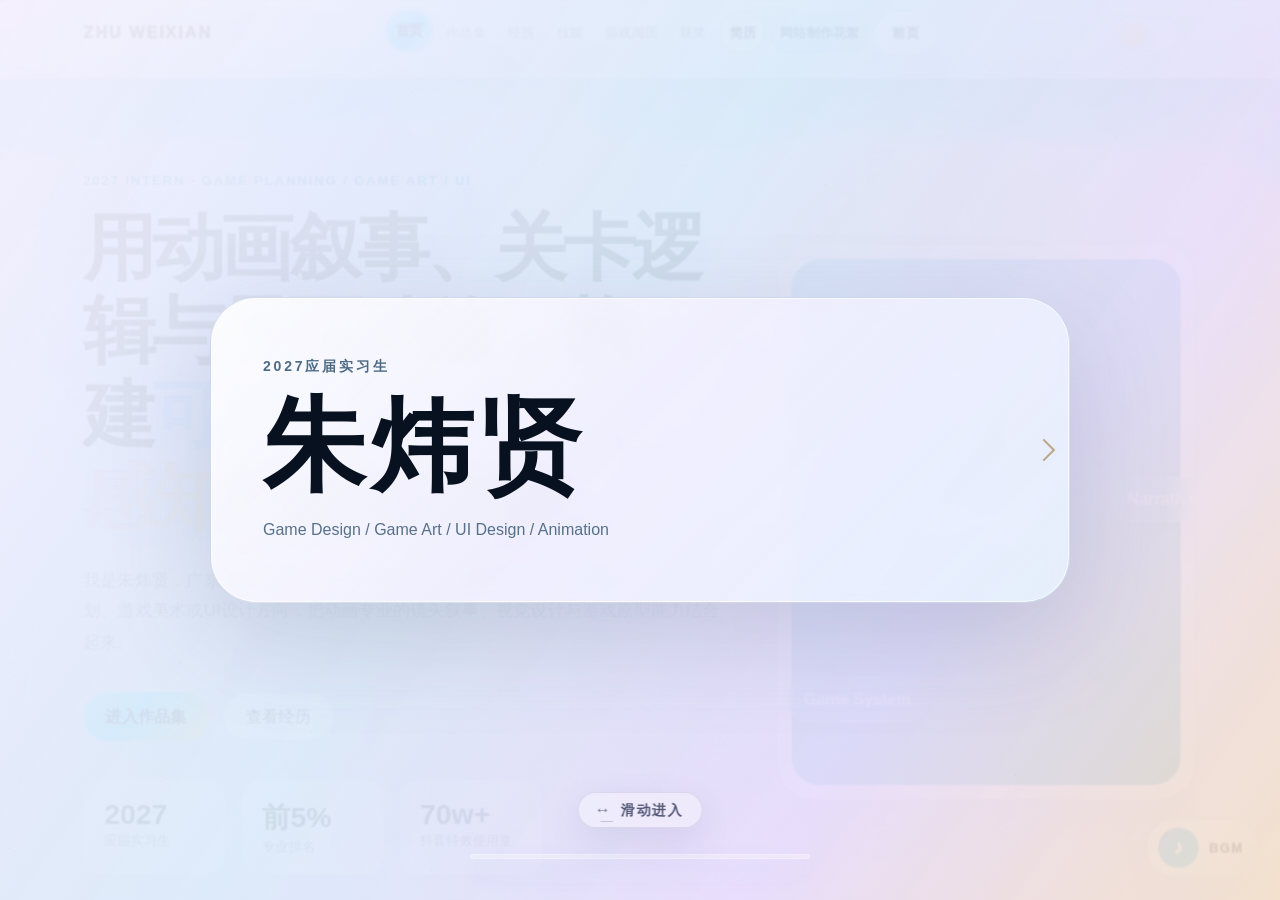
==== commit 56243208: "Add files via upload To V55" ====
--- a/index.html
+++ b/index.html
@@ -4,11 +4,25 @@
   <meta charset="UTF-8" />
   <meta name="viewport" content="width=device-width, initial-scale=1.0" />
   <title>进入｜朱炜贤个人网站</title>
+  <script src="./assets/js/site-data.js"></script>
+  <script>
+    (function(){
+      var fallback='light';
+      try{
+        var configured=window.SITE_DATA&&window.SITE_DATA.site&&window.SITE_DATA.site.defaultTheme;
+        fallback=configured==='dark'?'dark':'light';
+      }catch(e){}
+      var theme=fallback;
+      try{ theme=localStorage.getItem('zw-theme')||fallback; }catch(e){}
+      if(theme!=='dark'&&theme!=='light') theme=fallback;
+      document.documentElement.setAttribute('data-theme',theme);
+      document.documentElement.classList.add('entry-prepaint-v54');
+    })();
+  </script>
   <link rel="stylesheet" href="./assets/css/style.css" />
-  <script src="./assets/js/site-data.js"></script>
 </head>
-<body class="entry-page" data-entry>
-  <iframe class="entry-underpage" src="./home.html" title="朱炜贤个人网站主页预览" tabindex="-1"></iframe>
+<body class="entry-page entry-v54-layout" data-entry>
+  <iframe class="entry-underpage" src="./home.html" loading="lazy" title="朱炜贤个人网站主页预览" tabindex="-1"></iframe>
   <div class="entry-flow" aria-hidden="true"><i></i><i></i><i></i><i></i></div>
   <canvas id="scratchCanvas" class="scratch-canvas" aria-hidden="true"></canvas>
   <main class="scratch-entry-ui" aria-label="朱炜贤个人网站入口">
@@ -16,7 +30,8 @@
       <span data-text="site.roleLine"></span>
       <h1 data-text="site.name"></h1>
       <p data-text="site.tagline"></p>
-      <a id="entryFallback" class="entry-fallback" href="./home.html">快速划动鼠标进入 / 或点击进入</a>
+      <a id="entryFallback" class="entry-fallback" href="./home.html" aria-label="点击卡片右侧进入主页"></a>
+      <button class="entry-right-hotzone" type="button" aria-label="进入主页" title="点击卡片右侧进入主页"></button>
     </div>
     <div class="scratch-meter" aria-hidden="true"><span id="scratchMeterFill"></span></div>
     <div class="entry-motion-hint" data-text="site.entryHint"></div>
--- a/assets/css/style.css
+++ b/assets/css/style.css
@@ -4551,3 +4551,2227 @@
 .avatar-hold-ring{
   transition:opacity .10s linear,transform .10s ease!important;
 }
+
+
+/* ================= V37：主题提示降频 + 制作耗时物理游动文字 ================= */
+.theme-toggle-wrap-v37{position:relative!important;display:inline-flex!important;align-items:center!important;justify-content:center!important;}
+.theme-tip-v37{
+  width:168px!important;
+  padding:9px 32px 9px 12px!important;
+  border-radius:15px!important;
+  font-size:11.5px!important;
+  line-height:1.42!important;
+  animation:themeTipInV37 .28s cubic-bezier(.2,.9,.2,1) both!important;
+}
+.theme-tip-v37.is-closing{opacity:0!important;transform:translate3d(0,-6px,0) scale(.96)!important;transition:opacity .18s ease,transform .18s ease!important;}
+.theme-tip-close-v37{cursor:pointer!important;}
+@keyframes themeTipInV37{from{opacity:0;transform:translate3d(0,-6px,0) scale(.97)}to{opacity:1;transform:translate3d(0,0,0) scale(1)}}
+
+.duration-wall-v37{
+  overflow:hidden!important;
+  cursor:default!important;
+}
+.duration-wall-v37::before{
+  content:"";
+  position:absolute;
+  inset:0;
+  pointer-events:none;
+  background:
+    radial-gradient(circle at 20% 16%,rgba(126,232,255,.12),transparent 28%),
+    radial-gradient(circle at 80% 76%,rgba(255,206,111,.10),transparent 30%),
+    linear-gradient(135deg,rgba(255,255,255,.03),transparent 52%,rgba(126,232,255,.04));
+  z-index:0;
+}
+.duration-physics-stage-v37{
+  position:absolute!important;
+  inset:82px 38px 38px 38px!important;
+  z-index:1!important;
+  overflow:hidden!important;
+  contain:layout paint style!important;
+}
+.duration-physics-word-v37{
+  position:absolute!important;
+  left:0!important;
+  top:0!important;
+  display:inline-flex!important;
+  align-items:center!important;
+  justify-content:center!important;
+  padding:.20em .34em!important;
+  border-radius:.30em!important;
+  font-size:clamp(38px,7.2vw,110px)!important;
+  line-height:.92!important;
+  font-weight:1000!important;
+  letter-spacing:.02em!important;
+  color:rgba(238,247,255,.62)!important;
+  text-shadow:0 0 22px rgba(126,232,255,.16),0 12px 34px rgba(0,0,0,.26)!important;
+  background:linear-gradient(135deg,rgba(255,255,255,.055),rgba(126,232,255,.025))!important;
+  border:1px solid rgba(255,255,255,.07)!important;
+  box-shadow:inset 0 1px 0 rgba(255,255,255,.08),0 16px 46px rgba(0,0,0,.14)!important;
+  backdrop-filter:blur(2px) saturate(1.06)!important;
+  -webkit-backdrop-filter:blur(2px) saturate(1.06)!important;
+  user-select:none!important;
+  pointer-events:none!important;
+  white-space:nowrap!important;
+  will-change:transform!important;
+  transform:translate3d(0,0,0)!important;
+  animation:durationWordPulseV37 3.8s ease-in-out var(--delay,0s) infinite alternate!important;
+}
+.duration-physics-word-v37:nth-child(3n){color:rgba(126,232,255,.56)!important;}
+.duration-physics-word-v37:nth-child(4n){color:rgba(255,226,157,.54)!important;}
+.duration-physics-word-v37:nth-child(5n){color:rgba(196,172,255,.56)!important;}
+.duration-wall-back-v37{z-index:3!important;}
+@keyframes durationWordPulseV37{from{opacity:.55;filter:saturate(1)}to{opacity:.82;filter:saturate(1.18)}}
+
+:root[data-theme="light"] .duration-wall-v37{
+  background:
+    radial-gradient(circle at 18% 18%,rgba(68,193,220,.24),transparent 34%),
+    radial-gradient(circle at 82% 24%,rgba(255,193,80,.20),transparent 30%),
+    radial-gradient(circle at 55% 82%,rgba(173,137,255,.28),transparent 38%),
+    linear-gradient(135deg,#e4dcff 0%,#d7f2fb 46%,#f3ddff 72%,#f0dfb5 100%)!important;
+  color:#182b45!important;
+}
+:root[data-theme="light"] .duration-wall-v37::before{
+  background:
+    radial-gradient(circle at 20% 16%,rgba(0,154,205,.12),transparent 28%),
+    radial-gradient(circle at 80% 76%,rgba(151,104,255,.10),transparent 31%),
+    linear-gradient(135deg,rgba(255,255,255,.10),transparent 54%,rgba(198,174,255,.10));
+}
+:root[data-theme="light"] .duration-physics-word-v37{
+  color:rgba(37,55,96,.58)!important;
+  text-shadow:0 0 18px rgba(255,255,255,.52),0 14px 32px rgba(80,82,160,.13)!important;
+  background:linear-gradient(135deg,rgba(255,255,255,.38),rgba(210,197,255,.16))!important;
+  border-color:rgba(116,92,190,.13)!important;
+  box-shadow:inset 0 1px 0 rgba(255,255,255,.55),0 18px 44px rgba(112,96,180,.12)!important;
+}
+:root[data-theme="light"] .duration-physics-word-v37:nth-child(3n){color:rgba(0,126,168,.58)!important;}
+:root[data-theme="light"] .duration-physics-word-v37:nth-child(4n){color:rgba(164,104,0,.52)!important;}
+:root[data-theme="light"] .duration-physics-word-v37:nth-child(5n){color:rgba(101,75,188,.55)!important;}
+
+@media (max-width:720px){
+  .duration-physics-stage-v37{inset:74px 14px 24px 14px!important;}
+  .duration-physics-word-v37{font-size:clamp(30px,12vw,72px)!important;}
+}
+@media (prefers-reduced-motion: reduce){
+  .duration-physics-word-v37{animation:none!important;}
+}
+
+
+/* ================= V38：统一多设备响应式适配与性能稳定层 ================= */
+:root{
+  --app-vh:1vh;
+  --safe-x:clamp(14px,3.5vw,48px);
+  --content-max:var(--max,1180px);
+  --nav-safe-top:env(safe-area-inset-top,0px);
+  --nav-height-v38:74px;
+  --game-scale-v38:1;
+}
+html{width:100%;min-width:0;scroll-padding-top:calc(var(--nav-height-v38) + 18px)!important;overflow-x:hidden!important;}
+body{width:100%;min-width:0;overflow-x:clip!important;-webkit-text-size-adjust:100%;text-size-adjust:100%;}
+*,*::before,*::after{box-sizing:border-box;}
+main,.section-shell,.page-hero,.site-footer,.nav-inner{min-width:0;}
+.section-shell,.nav-inner,.site-footer{width:min(calc(100% - var(--safe-x)*2),var(--content-max))!important;}
+section[id]{scroll-margin-top:calc(var(--nav-height-v38) + 22px)!important;}
+.site-header{top:0!important;padding-top:max(10px,var(--nav-safe-top))!important;z-index:80!important;}
+.site-header .nav-inner{min-height:56px;}
+.nav-links{min-width:0;}
+.nav-links a{white-space:nowrap;}
+.hero,.page-hero{min-width:0;}
+.hero h1,.page-hero h1{overflow-wrap:break-word;text-wrap:balance;}
+.hero-desc,.section-title p,.page-hero p,.experience-item p,.making-card p,.contact-section p{overflow-wrap:anywhere;}
+.hero-visual,.portrait-frame,.resume-image-card,.resume-action-card,.modal-panel,.drawer-panel{max-width:100%;}
+.portrait-img,.portrait-placeholder{width:100%;object-fit:cover;}
+img,video,iframe,canvas,svg{max-width:100%;}
+iframe{border:0;display:block;}
+.frame-wrap iframe{width:100%;min-height:clamp(240px,56vw,680px);}
+.modal-panel{width:min(960px,calc(100vw - var(--safe-x)*2))!important;max-height:min(86dvh,860px)!important;}
+.zoom-modal-visual img,.resume-img{max-width:100%;height:auto;object-fit:contain;}
+.music-btn{right:max(16px,env(safe-area-inset-right,0px) + 14px)!important;bottom:max(16px,env(safe-area-inset-bottom,0px) + 14px)!important;}
+.cursor-glow,.cursor-spotlight-v31{will-change:transform,opacity;contain:layout paint style;}
+.site-bg,.silk-bg-canvas-v28,.global-silk-bg-v28{contain:layout paint style;}
+
+/* 首页与通用网格：桌面保持宽屏，窄屏自然收缩 */
+.orb-category-grid,.portfolio-hub-grid,.experience-choice-row,.skill-level-grid,.music-grid,.screenshot-grid,.steam-shelf,.making-grid,.process-map,.tool-modal-grid,.eggy-ability-grid{min-width:0;}
+.orb-card,.portfolio-card-v8,.experience-choice-card,.skill-level-card,.making-card,.music-card,.video-work-card,.game-work-card,.steam-card,.award-item,.contact-card{min-width:0;}
+.experience-section,.portfolio-entry-section,.game-wall-section,.awards-section{overflow:visible!important;}
+.experience-choice-row{padding-inline:clamp(6px,1.2vw,16px)!important;}
+
+/* 游戏阅历：不同屏幕按比例压缩，避免小屏图标互相挤压或溢出 */
+.game-orbit-wall{width:100%;max-width:100%;min-height:clamp(680px,74vw,900px);height:clamp(720px,72vw,900px)!important;overflow:hidden!important;touch-action:none;}
+.game-card,.ambient-game-card{width:calc(var(--s)*var(--game-scale-v38))!important;height:calc(var(--s)*var(--game-scale-v38))!important;max-width:24vw;max-height:24vw;}
+.game-card span{line-height:1.25;word-break:keep-all;}
+
+/* 大屏显示器：避免内容太散，背景和文字保持合适比例 */
+@media (min-width:1536px){
+  :root{--content-max:1320px;--game-scale-v38:1.04;}
+  .hero{grid-template-columns:minmax(0,1.04fr) minmax(360px,.78fr)!important;gap:clamp(56px,5vw,92px)!important;min-height:min(820px,calc(var(--app-vh)*92))!important;}
+  .hero h1{font-size:clamp(60px,5vw,92px)!important;}
+  .portrait-img,.portrait-placeholder{height:clamp(520px,38vw,650px)!important;min-height:0!important;}
+  .game-orbit-wall{height:900px!important;}
+}
+
+/* 普通笔记本与小屏桌面 */
+@media (max-width:1280px){
+  :root{--content-max:1100px;--safe-x:clamp(16px,2.6vw,32px);--game-scale-v38:.92;}
+  .nav-links{gap:4px!important;}
+  .nav-links a{font-size:13px!important;padding-inline:9px!important;}
+  .hero{gap:clamp(28px,4vw,52px)!important;}
+  .hero h1{font-size:clamp(48px,6vw,72px)!important;}
+  .portrait-img,.portrait-placeholder{height:clamp(420px,42vw,520px)!important;min-height:0!important;}
+}
+
+/* 平板横屏/窄屏：导航转折叠菜单，主要板块变为一列或两列 */
+@media (max-width:1040px){
+  :root{--nav-height-v38:68px;--safe-x:clamp(14px,3vw,26px);--game-scale-v38:.82;}
+  .site-header{padding-block:10px!important;}
+  .nav-inner{grid-template-columns:auto 1fr auto!important;gap:10px!important;}
+  .brand-text{max-width:min(28vw,180px);overflow:hidden;text-overflow:ellipsis;white-space:nowrap;}
+  .nav-toggle{display:inline-flex!important;align-items:center!important;justify-content:center!important;justify-self:end!important;min-width:42px!important;min-height:42px!important;}
+  .theme-toggle-wrap-v37{justify-self:end!important;}
+  .nav-links{position:absolute!important;left:0!important;right:0!important;top:calc(100% + 10px)!important;display:none!important;grid-column:1/-1!important;flex-direction:column!important;align-items:stretch!important;gap:8px!important;max-height:min(72dvh,560px)!important;overflow:auto!important;overscroll-behavior:contain!important;padding:12px!important;border-radius:22px!important;box-shadow:0 22px 70px rgba(0,0,0,.28)!important;backdrop-filter:blur(20px) saturate(1.22)!important;}
+  .site-header.is-open .nav-links{display:flex!important;}
+  .nav-links a{width:100%!important;min-height:42px!important;padding:10px 14px!important;justify-content:center!important;text-align:center!important;}
+  .hero{grid-template-columns:1fr!important;gap:34px!important;min-height:auto!important;padding-top:clamp(58px,7vw,82px)!important;}
+  .hero-copy{max-width:760px;margin-inline:auto;text-align:center;}
+  .hero-actions,.quick-stats{justify-content:center;}
+  .hero-visual{width:min(560px,100%);margin-inline:auto;}
+  .portrait-img,.portrait-placeholder{height:clamp(360px,56vw,500px)!important;}
+  .identity-bar{grid-template-columns:repeat(2,minmax(0,1fr))!important;}
+  .eggy-section,.video-work-card,.skill-level-card,.steam-library,.eggy-detail-layout,.experience-item,.contact-section,.resume-viewer{grid-template-columns:1fr!important;}
+  .portfolio-hub-grid,.orb-category-grid,.experience-choice-row,.screenshot-grid,.music-grid,.steam-shelf{grid-template-columns:repeat(2,minmax(0,1fr))!important;}
+  .making-grid,.process-map{grid-template-columns:1fr!important;}
+  .tool-modal-grid{grid-template-columns:repeat(3,minmax(0,1fr))!important;}
+  .resume-action-card{position:relative!important;top:auto!important;}
+  .page-back-btn{top:calc(var(--nav-height-v38) + 10px)!important;}
+}
+
+/* 平板竖屏和大手机 */
+@media (max-width:820px){
+  :root{--safe-x:18px;--game-scale-v38:.72;}
+  .hero-copy{text-align:left;}
+  .hero-actions{display:grid!important;grid-template-columns:1fr!important;gap:12px!important;}
+  .hero-actions .btn,.resume-downloads a{width:100%!important;}
+  .quick-stats{grid-template-columns:repeat(2,minmax(0,1fr))!important;}
+  .identity-bar,.portfolio-hub-grid,.orb-category-grid,.experience-choice-row,.screenshot-grid,.music-grid,.steam-shelf,.eggy-ability-grid{grid-template-columns:1fr!important;}
+  .section-title{max-width:100%!important;}
+  .section-title h2{font-size:clamp(30px,8vw,48px)!important;}
+  .page-hero h1,.hero h1{font-size:clamp(36px,10vw,58px)!important;}
+  .page-hero{padding-top:clamp(68px,10vw,88px)!important;}
+  .award-rail{grid-template-columns:1fr!important;}
+  .award-arrow{width:100%!important;min-height:52px!important;height:52px!important;max-height:52px!important;border-radius:18px!important;}
+  .pinterest-wall{columns:1!important;}
+  .frame-wrap iframe{min-height:clamp(220px,62vw,420px);}
+  .game-orbit-wall{height:clamp(760px,132vw,1020px)!important;min-height:720px;}
+  .game-card span{font-size:10.5px!important;}
+  .modal-panel{padding:clamp(16px,4vw,26px)!important;border-radius:24px!important;}
+  .duration-wall-v37{min-height:calc(var(--app-vh)*82)!important;}
+}
+
+/* 手机竖屏 */
+@media (max-width:560px){
+  :root{--safe-x:12px;--nav-height-v38:62px;--game-scale-v38:.58;}
+  .site-header{padding-block:8px!important;}
+  .brand-mark{width:34px!important;height:34px!important;}
+  .brand-text{font-size:11.5px!important;max-width:126px;}
+  .theme-toggle{width:58px!important;height:32px!important;}
+  .nav-toggle{min-width:38px!important;min-height:38px!important;}
+  .nav-links{top:calc(100% + 8px)!important;border-radius:18px!important;padding:10px!important;}
+  .section-shell,.nav-inner,.site-footer{width:min(calc(100% - 24px),var(--content-max))!important;}
+  main{padding-inline:0!important;}
+  .hero{padding-top:54px!important;padding-bottom:42px!important;}
+  .hero h1,.page-hero h1{font-size:clamp(32px,11vw,44px)!important;line-height:.98!important;}
+  .hero-desc,.page-hero p{font-size:14.5px!important;line-height:1.7!important;}
+  .btn{min-height:46px!important;padding-inline:16px!important;}
+  .quick-stats{grid-template-columns:1fr!important;}
+  .portrait-frame{padding:9px!important;border-radius:26px!important;}
+  .portrait-img,.portrait-placeholder{height:clamp(280px,92vw,380px)!important;border-radius:20px!important;}
+  .floating-tag{position:static!important;display:inline-flex!important;margin:6px 6px 0 0!important;transform:none!important;}
+  .hero-tags{position:relative!important;display:flex!important;flex-wrap:wrap!important;gap:6px!important;margin-top:12px!important;}
+  .orb-card,.experience-choice-card,.skill-level-card,.making-card,.contact-section,.resume-image-card,.resume-action-card,.godot-help{border-radius:22px!important;padding:18px!important;}
+  .experience-item{padding:18px!important;border-radius:22px!important;}
+  .experience-item h2{font-size:23px!important;}
+  .game-orbit-wall{height:920px!important;min-height:860px;border-radius:22px!important;}
+  .ambient-game-card{opacity:.62;}
+  .tool-modal-grid{grid-template-columns:repeat(2,minmax(0,1fr))!important;}
+  .tool-modal-card{padding:14px!important;}
+  .music-btn{right:max(12px,env(safe-area-inset-right,0px) + 10px)!important;bottom:max(12px,env(safe-area-inset-bottom,0px) + 10px)!important;min-width:44px!important;min-height:44px!important;}
+  .music-text{display:none!important;}
+  .cursor-glow,.cursor-spotlight-v31{display:none!important;}
+  .site-footer{grid-template-columns:1fr!important;display:grid!important;text-align:center!important;gap:8px!important;padding-bottom:32px!important;}
+}
+
+/* 极窄屏：减小图标与间距，保证不横向滚动 */
+@media (max-width:390px){
+  :root{--safe-x:10px;--game-scale-v38:.50;}
+  .section-shell,.nav-inner,.site-footer{width:min(calc(100% - 20px),var(--content-max))!important;}
+  .brand-text{max-width:104px;}
+  .hero h1,.page-hero h1{font-size:30px!important;}
+  .portrait-img,.portrait-placeholder{height:270px!important;}
+  .game-orbit-wall{height:840px!important;min-height:820px;}
+  .tool-modal-grid{grid-template-columns:1fr!important;}
+  .modal-panel{width:calc(100vw - 16px)!important;padding:16px!important;}
+}
+
+/* 低高度横屏设备：压缩首屏高度，避免头像和导航挤出屏幕 */
+@media (orientation:landscape) and (max-height:700px) and (min-width:760px){
+  :root{--game-scale-v38:.76;}
+  .hero{min-height:auto!important;padding-top:44px!important;padding-bottom:38px!important;grid-template-columns:1.05fr .72fr!important;}
+  .hero h1{font-size:clamp(38px,5vw,58px)!important;}
+  .portrait-img,.portrait-placeholder{height:clamp(300px,58vh,420px)!important;}
+  .page-hero{padding-top:58px!important;padding-bottom:24px!important;}
+  .modal-panel{max-height:82dvh!important;}
+}
+
+/* 触屏设备：降低高频鼠标特效，保留点击/滚动体验 */
+@media (hover:none) and (pointer:coarse){
+  .tilt-card,.magnetic,.game-card,.ambient-game-card{touch-action:manipulation;}
+  .cursor-glow,.cursor-spotlight-v31{display:none!important;}
+  .game-card,.ambient-game-card{transition:transform .28s ease!important;}
+  .game-card:hover .game-inner,.ambient-game-card:hover .ambient-game-inner{transform:none!important;}
+  .process-preview{display:none!important;}
+}
+
+@supports not (height:100dvh){
+  .duration-wall-v37{min-height:calc(var(--app-vh)*82)!important;}
+}
+
+
+/* ================= V39：主题切换提示最终显示逻辑 ================= */
+/* 隐藏 V33 / V36 / V37 旧提示，避免页面加载时旧提示先闪现再被新逻辑删除。 */
+.theme-tip-v33:not(.theme-tip-v39),
+.theme-tip-v36:not(.theme-tip-v39),
+.theme-tip-v37:not(.theme-tip-v39){
+  display:none!important;
+  visibility:hidden!important;
+  opacity:0!important;
+  pointer-events:none!important;
+}
+.theme-toggle-wrap-v39{
+  position:relative!important;
+  display:inline-flex!important;
+  align-items:center!important;
+  justify-content:center!important;
+  flex:0 0 auto!important;
+}
+.theme-tip-v39{
+  position:absolute!important;
+  right:0!important;
+  top:calc(100% + 12px)!important;
+  width:172px!important;
+  max-width:min(172px,calc(100vw - 28px))!important;
+  padding:9px 32px 9px 12px!important;
+  border:1px solid rgba(126,232,255,.28)!important;
+  border-radius:15px!important;
+  background:rgba(8,18,33,.76)!important;
+  color:rgba(240,248,255,.94)!important;
+  box-shadow:0 16px 42px rgba(0,0,0,.25),inset 0 1px 0 rgba(255,255,255,.13)!important;
+  backdrop-filter:blur(16px) saturate(1.18)!important;
+  -webkit-backdrop-filter:blur(16px) saturate(1.18)!important;
+  font-size:11.5px!important;
+  line-height:1.42!important;
+  font-weight:800!important;
+  letter-spacing:.02em!important;
+  z-index:1600!important;
+  transform-origin:top right!important;
+  animation:themeTipInV39 .26s cubic-bezier(.2,.9,.2,1) both!important;
+}
+.theme-tip-v39::before{
+  content:"";
+  position:absolute;
+  right:17px;
+  top:-6px;
+  width:10px;
+  height:10px;
+  transform:rotate(45deg);
+  background:inherit;
+  border-left:1px solid rgba(126,232,255,.20);
+  border-top:1px solid rgba(126,232,255,.20);
+}
+.theme-tip-v39.is-closing{
+  opacity:0!important;
+  transform:translate3d(0,-6px,0) scale(.96)!important;
+  transition:opacity .18s ease,transform .18s ease!important;
+}
+.theme-tip-close-v39{
+  position:absolute!important;
+  right:8px!important;
+  top:8px!important;
+  width:20px!important;
+  height:20px!important;
+  border:0!important;
+  border-radius:999px!important;
+  display:grid!important;
+  place-items:center!important;
+  padding:0!important;
+  background:rgba(255,255,255,.13)!important;
+  color:inherit!important;
+  font-size:14px!important;
+  line-height:1!important;
+  cursor:pointer!important;
+}
+.theme-tip-close-v39:hover{background:rgba(126,232,255,.24)!important;transform:scale(1.06)!important;}
+:root[data-theme="light"] .theme-tip-v39{
+  border-color:rgba(127,105,210,.24)!important;
+  background:rgba(252,247,255,.86)!important;
+  color:#251f35!important;
+  box-shadow:0 16px 38px rgba(126,93,180,.18),inset 0 1px 0 rgba(255,255,255,.9)!important;
+}
+:root[data-theme="light"] .theme-tip-v39::before{border-color:rgba(127,105,210,.18)!important;}
+:root[data-theme="light"] .theme-tip-close-v39{background:rgba(127,105,210,.10)!important;}
+@keyframes themeTipInV39{from{opacity:0;transform:translate3d(0,-6px,0) scale(.97)}to{opacity:1;transform:translate3d(0,0,0) scale(1)}}
+@media (max-width:760px){
+  .theme-tip-v39{
+    right:-4px!important;
+    top:calc(100% + 10px)!important;
+    width:154px!important;
+    font-size:11px!important;
+    padding:8px 30px 8px 10px!important;
+  }
+}
+@media (max-width:420px){
+  .theme-tip-v39{
+    right:50%!important;
+    transform-origin:top center!important;
+    translate:50% 0!important;
+  }
+  .theme-tip-v39.is-closing{transform:translate3d(0,-6px,0) scale(.96)!important;}
+}
+
+
+/* ================= V40：制作耗时点击页最终修复 ================= */
+.duration-marquee-wall.duration-wall-v40{
+  position:fixed!important;
+  inset:0!important;
+  z-index:2200!important;
+  display:block!important;
+  overflow:hidden!important;
+  padding:0!important;
+  cursor:default!important;
+  background:
+    radial-gradient(circle at 18% 16%,rgba(62,222,255,.22),transparent 31%),
+    radial-gradient(circle at 82% 78%,rgba(255,218,126,.14),transparent 33%),
+    radial-gradient(circle at 54% 52%,rgba(135,100,255,.12),transparent 42%),
+    linear-gradient(135deg,#061025 0%,#0b1428 48%,#080d18 100%)!important;
+  color:#eef8ff!important;
+  contain:layout paint style!important;
+  isolation:isolate!important;
+}
+.duration-wall-v40::before{
+  content:""!important;
+  position:absolute!important;
+  inset:0!important;
+  pointer-events:none!important;
+  z-index:0!important;
+  background:
+    linear-gradient(90deg,rgba(255,255,255,.045),transparent 34%,rgba(126,232,255,.035)),
+    repeating-linear-gradient(115deg,transparent 0 92px,rgba(126,232,255,.045) 93px,transparent 184px)!important;
+  opacity:.72!important;
+}
+.duration-physics-stage-v40{
+  position:absolute!important;
+  left:clamp(16px,3.6vw,58px)!important;
+  right:clamp(16px,3.6vw,58px)!important;
+  top:clamp(86px,10vh,120px)!important;
+  bottom:clamp(22px,4.2vh,54px)!important;
+  z-index:1!important;
+  overflow:hidden!important;
+  contain:layout paint style!important;
+}
+.duration-physics-word-v40{
+  position:absolute!important;
+  left:0!important;
+  top:0!important;
+  display:inline-flex!important;
+  align-items:center!important;
+  justify-content:center!important;
+  box-sizing:border-box!important;
+  min-width:0!important;
+  width:auto!important;
+  height:auto!important;
+  padding:.22em .44em!important;
+  border-radius:.42em!important;
+  font-size:clamp(26px,4.35vw,58px)!important;
+  line-height:1!important;
+  font-weight:1000!important;
+  letter-spacing:.015em!important;
+  white-space:nowrap!important;
+  color:rgba(236,248,255,.74)!important;
+  text-shadow:0 0 16px rgba(86,220,255,.18),0 10px 26px rgba(0,0,0,.24)!important;
+  background:linear-gradient(135deg,rgba(255,255,255,.08),rgba(126,232,255,.030))!important;
+  border:1px solid rgba(255,255,255,.08)!important;
+  box-shadow:inset 0 1px 0 rgba(255,255,255,.10),0 12px 32px rgba(0,0,0,.14)!important;
+  backdrop-filter:blur(2px) saturate(1.08)!important;
+  -webkit-backdrop-filter:blur(2px) saturate(1.08)!important;
+  user-select:none!important;
+  pointer-events:none!important;
+  will-change:transform!important;
+  transform:translate3d(0,0,0)!important;
+  animation:durationWordBreathV40 4.8s ease-in-out var(--pulse-delay,0s) infinite alternate!important;
+}
+.duration-physics-word-v40:nth-child(3n){color:rgba(109,232,255,.74)!important;}
+.duration-physics-word-v40:nth-child(4n){color:rgba(255,226,154,.72)!important;}
+.duration-physics-word-v40:nth-child(5n){color:rgba(200,181,255,.72)!important;}
+.duration-wall-back-v40{
+  position:fixed!important;
+  left:26px!important;
+  top:26px!important;
+  z-index:3!important;
+  min-width:82px!important;
+  height:44px!important;
+  padding:0 18px!important;
+  border:1px solid rgba(255,255,255,.18)!important;
+  border-radius:999px!important;
+  display:inline-flex!important;
+  align-items:center!important;
+  justify-content:center!important;
+  background:rgba(255,255,255,.12)!important;
+  color:#eef8ff!important;
+  font-size:15px!important;
+  font-weight:1000!important;
+  letter-spacing:.08em!important;
+  cursor:pointer!important;
+  backdrop-filter:blur(14px) saturate(1.16)!important;
+  -webkit-backdrop-filter:blur(14px) saturate(1.16)!important;
+  box-shadow:0 16px 42px rgba(0,0,0,.24),inset 0 1px 0 rgba(255,255,255,.10)!important;
+  transition:transform .18s ease,background .18s ease,border-color .18s ease!important;
+}
+.duration-wall-back-v40:hover{
+  transform:translateY(-2px)!important;
+  background:rgba(126,232,255,.20)!important;
+  border-color:rgba(126,232,255,.30)!important;
+}
+.duration-wall-v40.is-closing{opacity:0!important;transition:opacity .16s linear!important;}
+@keyframes durationWordBreathV40{
+  from{opacity:.62;filter:saturate(1) brightness(.98)}
+  to{opacity:.90;filter:saturate(1.15) brightness(1.08)}
+}
+:root[data-theme="light"] .duration-marquee-wall.duration-wall-v40{
+  background:
+    radial-gradient(circle at 16% 18%,rgba(0,174,210,.22),transparent 33%),
+    radial-gradient(circle at 82% 20%,rgba(255,196,75,.18),transparent 31%),
+    radial-gradient(circle at 55% 78%,rgba(166,132,255,.26),transparent 39%),
+    linear-gradient(135deg,#e4dbff 0%,#d7f0fa 44%,#f0ddff 72%,#efe0bb 100%)!important;
+  color:#19314a!important;
+}
+:root[data-theme="light"] .duration-wall-v40::before{
+  background:
+    linear-gradient(90deg,rgba(255,255,255,.16),transparent 36%,rgba(190,168,255,.12)),
+    repeating-linear-gradient(115deg,transparent 0 92px,rgba(134,106,220,.055) 93px,transparent 184px)!important;
+  opacity:.86!important;
+}
+:root[data-theme="light"] .duration-physics-word-v40{
+  color:rgba(36,56,98,.70)!important;
+  text-shadow:0 0 18px rgba(255,255,255,.56),0 12px 28px rgba(99,90,168,.12)!important;
+  background:linear-gradient(135deg,rgba(255,255,255,.42),rgba(213,199,255,.18))!important;
+  border-color:rgba(112,92,190,.14)!important;
+  box-shadow:inset 0 1px 0 rgba(255,255,255,.58),0 14px 34px rgba(112,96,180,.12)!important;
+}
+:root[data-theme="light"] .duration-physics-word-v40:nth-child(3n){color:rgba(0,126,168,.70)!important;}
+:root[data-theme="light"] .duration-physics-word-v40:nth-child(4n){color:rgba(157,102,0,.66)!important;}
+:root[data-theme="light"] .duration-physics-word-v40:nth-child(5n){color:rgba(94,72,176,.68)!important;}
+:root[data-theme="light"] .duration-wall-back-v40{
+  border-color:rgba(112,92,190,.16)!important;
+  background:rgba(255,255,255,.56)!important;
+  color:#21304e!important;
+  box-shadow:0 16px 38px rgba(112,96,180,.16),inset 0 1px 0 rgba(255,255,255,.60)!important;
+}
+:root[data-theme="light"] .duration-wall-back-v40:hover{
+  background:rgba(232,224,255,.78)!important;
+  border-color:rgba(112,92,190,.28)!important;
+}
+@media (max-width:720px){
+  .duration-physics-stage-v40{left:14px!important;right:14px!important;top:76px!important;bottom:18px!important;}
+  .duration-physics-word-v40{font-size:clamp(22px,8.4vw,42px)!important;padding:.20em .38em!important;}
+  .duration-wall-back-v40{left:16px!important;top:16px!important;min-width:72px!important;height:40px!important;font-size:14px!important;}
+}
+@media (prefers-reduced-motion: reduce){
+  .duration-physics-word-v40{animation:none!important;}
+}
+
+
+/* ================= V41：制作耗时动态页轻量版 + 性能优化 ================= */
+.duration-marquee-wall.duration-wall-v41{
+  position:fixed!important;
+  inset:0!important;
+  z-index:2300!important;
+  overflow:hidden!important;
+  padding:0!important;
+  cursor:default!important;
+  background:
+    radial-gradient(circle at 16% 18%,rgba(42,214,255,.20),transparent 31%),
+    radial-gradient(circle at 82% 76%,rgba(255,218,118,.13),transparent 33%),
+    radial-gradient(circle at 52% 54%,rgba(144,108,255,.14),transparent 42%),
+    linear-gradient(135deg,#061025 0%,#0b1428 48%,#080d18 100%)!important;
+  color:#eef8ff!important;
+  contain:layout paint style!important;
+  isolation:isolate!important;
+}
+.duration-wall-v41::before{
+  content:""!important;
+  position:absolute!important;
+  inset:0!important;
+  pointer-events:none!important;
+  z-index:0!important;
+  background:
+    linear-gradient(90deg,rgba(255,255,255,.035),transparent 34%,rgba(126,232,255,.030)),
+    repeating-linear-gradient(115deg,transparent 0 92px,rgba(126,232,255,.038) 93px,transparent 184px)!important;
+  opacity:.72!important;
+}
+.duration-drift-stage-v41{
+  position:absolute!important;
+  left:clamp(14px,3.4vw,52px)!important;
+  right:clamp(14px,3.4vw,52px)!important;
+  top:clamp(86px,10vh,122px)!important;
+  bottom:clamp(18px,4vh,52px)!important;
+  z-index:1!important;
+  overflow:hidden!important;
+  contain:layout paint style!important;
+}
+.duration-drift-word-v41{
+  position:absolute!important;
+  left:var(--left,50%)!important;
+  top:var(--top,50%)!important;
+  display:inline-flex!important;
+  align-items:center!important;
+  justify-content:center!important;
+  padding:.20em .42em!important;
+  border-radius:.42em!important;
+  font-size:clamp(23px,3.2vw,48px)!important;
+  line-height:1!important;
+  font-weight:1000!important;
+  letter-spacing:.02em!important;
+  white-space:nowrap!important;
+  color:rgba(236,248,255,.74)!important;
+  background:linear-gradient(135deg,rgba(255,255,255,.075),rgba(126,232,255,.028))!important;
+  border:1px solid rgba(255,255,255,.075)!important;
+  box-shadow:inset 0 1px 0 rgba(255,255,255,.10),0 12px 28px rgba(0,0,0,.12)!important;
+  text-shadow:0 0 14px rgba(86,220,255,.18),0 8px 22px rgba(0,0,0,.20)!important;
+  user-select:none!important;
+  pointer-events:none!important;
+  will-change:transform,opacity!important;
+  transform:translate3d(-50%,-50%,0) rotate(var(--rot,0deg))!important;
+  animation:durationDriftV41 var(--dur,8s) ease-in-out var(--delay,0s) infinite alternate!important;
+}
+.duration-drift-word-v41:nth-child(3n){color:rgba(109,232,255,.76)!important;}
+.duration-drift-word-v41:nth-child(4n){color:rgba(255,226,154,.72)!important;}
+.duration-drift-word-v41:nth-child(5n){color:rgba(200,181,255,.72)!important;}
+.duration-wall-back-v41{
+  position:fixed!important;
+  left:26px!important;
+  top:26px!important;
+  z-index:3!important;
+  min-width:82px!important;
+  height:44px!important;
+  padding:0 18px!important;
+  border:1px solid rgba(255,255,255,.18)!important;
+  border-radius:999px!important;
+  display:inline-flex!important;
+  align-items:center!important;
+  justify-content:center!important;
+  background:rgba(255,255,255,.12)!important;
+  color:#eef8ff!important;
+  font-size:15px!important;
+  font-weight:1000!important;
+  letter-spacing:.08em!important;
+  cursor:pointer!important;
+  backdrop-filter:blur(14px) saturate(1.16)!important;
+  -webkit-backdrop-filter:blur(14px) saturate(1.16)!important;
+  box-shadow:0 16px 42px rgba(0,0,0,.24),inset 0 1px 0 rgba(255,255,255,.10)!important;
+  transition:transform .18s ease,background .18s ease,border-color .18s ease!important;
+}
+.duration-wall-back-v41:hover{transform:translateY(-2px)!important;background:rgba(126,232,255,.20)!important;border-color:rgba(126,232,255,.30)!important;}
+.duration-wall-v41.is-closing{opacity:0!important;transition:opacity .18s linear!important;}
+@keyframes durationDriftV41{
+  0%{opacity:.64;transform:translate3d(-50%,-50%,0) rotate(var(--rot,0deg));filter:saturate(1) brightness(.98);}
+  50%{opacity:.88;transform:translate3d(calc(-50% + var(--dx,16px)),calc(-50% + var(--dy,12px)),0) rotate(var(--rot2,4deg));filter:saturate(1.08) brightness(1.04);}
+  100%{opacity:.72;transform:translate3d(calc(-50% - var(--dx,16px)),calc(-50% - var(--dy,12px)),0) rotate(var(--rot,0deg));filter:saturate(1.04) brightness(1.02);}
+}
+:root[data-theme="light"] .duration-marquee-wall.duration-wall-v41{
+  background:
+    radial-gradient(circle at 14% 18%,rgba(0,174,210,.20),transparent 33%),
+    radial-gradient(circle at 82% 20%,rgba(255,196,75,.18),transparent 31%),
+    radial-gradient(circle at 54% 78%,rgba(166,132,255,.28),transparent 39%),
+    linear-gradient(135deg,#dfd5ff 0%,#d7eef9 44%,#ead8ff 72%,#efdfbd 100%)!important;
+  color:#19314a!important;
+}
+:root[data-theme="light"] .duration-wall-v41::before{
+  background:
+    linear-gradient(90deg,rgba(255,255,255,.11),transparent 36%,rgba(190,168,255,.12)),
+    repeating-linear-gradient(115deg,transparent 0 92px,rgba(134,106,220,.065) 93px,transparent 184px)!important;
+  opacity:.88!important;
+}
+:root[data-theme="light"] .duration-drift-word-v41{
+  color:rgba(36,56,98,.74)!important;
+  text-shadow:0 0 16px rgba(255,255,255,.42),0 10px 24px rgba(99,90,168,.10)!important;
+  background:linear-gradient(135deg,rgba(255,255,255,.34),rgba(213,199,255,.18))!important;
+  border-color:rgba(112,92,190,.14)!important;
+  box-shadow:inset 0 1px 0 rgba(255,255,255,.50),0 12px 30px rgba(112,96,180,.10)!important;
+}
+:root[data-theme="light"] .duration-drift-word-v41:nth-child(3n){color:rgba(0,126,168,.74)!important;}
+:root[data-theme="light"] .duration-drift-word-v41:nth-child(4n){color:rgba(157,102,0,.68)!important;}
+:root[data-theme="light"] .duration-drift-word-v41:nth-child(5n){color:rgba(94,72,176,.70)!important;}
+:root[data-theme="light"] .duration-wall-back-v41{border-color:rgba(112,92,190,.16)!important;background:rgba(255,255,255,.56)!important;color:#21304e!important;box-shadow:0 16px 38px rgba(112,96,180,.16),inset 0 1px 0 rgba(255,255,255,.60)!important;}
+:root[data-theme="light"] .duration-wall-back-v41:hover{background:rgba(232,224,255,.78)!important;border-color:rgba(112,92,190,.28)!important;}
+
+/* 性能优化：减少离屏模块绘制、降低重滤镜压力，并避免内容横向溢出。 */
+.v41-performance-ready body{overflow-x:hidden!important;}
+.v41-performance-ready .section-shell,
+.v41-performance-ready .portfolio-section,
+.v41-performance-ready .experience-section,
+.v41-performance-ready .making-section,
+.v41-performance-ready .resume-viewer,
+.v41-performance-ready .awards-section{
+  content-visibility:auto;
+  contain-intrinsic-size:1px 720px;
+}
+.v41-performance-ready .game-bubble,
+.v41-performance-ready .floating-tag,
+.v41-performance-ready .making-card,
+.v41-performance-ready .experience-choice-card,
+.v41-performance-ready .award-item,
+.v41-performance-ready .portfolio-card{backface-visibility:hidden;transform:translateZ(0);}
+.v41-low-interaction .cursor-glow,
+.v41-low-interaction .cursor-spotlight{display:none!important;}
+.v41-low-interaction .game-bubble{transition:transform .18s ease,filter .18s ease!important;}
+@media (max-width:720px){
+  .duration-drift-stage-v41{left:12px!important;right:12px!important;top:74px!important;bottom:16px!important;}
+  .duration-drift-word-v41{font-size:clamp(21px,7.4vw,38px)!important;padding:.18em .36em!important;}
+  .duration-wall-back-v41{left:16px!important;top:16px!important;min-width:72px!important;height:40px!important;font-size:14px!important;}
+}
+@media (prefers-reduced-motion: reduce){
+  .duration-drift-word-v41{animation:none!important;opacity:.76!important;}
+}
+
+
+/* ================= V43：移动端进入页修复 + 多终端交互与性能最终补丁 ================= */
+.entry-page,
+.entry-page body{
+  overscroll-behavior:none!important;
+}
+body.entry-page{
+  min-height:100dvh!important;
+  height:100dvh!important;
+  overflow:hidden!important;
+  touch-action:none!important;
+  -webkit-user-select:none!important;
+  user-select:none!important;
+}
+.scratch-canvas{
+  touch-action:none!important;
+  -ms-touch-action:none!important;
+  pointer-events:auto!important;
+  will-change:opacity,transform!important;
+  contain:strict!important;
+}
+.entry-page .scratch-entry-ui{pointer-events:none!important;}
+.entry-page .entry-fallback{pointer-events:auto!important;touch-action:manipulation!important;}
+.entry-v43-ready .entry-fallback::after{
+  content:" / 手机可按住滑动进入";
+}
+@media (hover:none) and (pointer:coarse){
+  .entry-v43-ready .entry-fallback::after{content:" / 手机按住滑动进入";}
+  .entry-minimal-card{width:min(520px,calc(100vw - 28px))!important;padding:clamp(22px,6vw,34px)!important;}
+  .entry-minimal-card h1{font-size:clamp(40px,12vw,72px)!important;}
+  .entry-motion-hint{white-space:normal!important;width:calc(100vw - 32px)!important;text-align:center!important;line-height:1.5!important;}
+  .scratch-meter{bottom:max(24px,env(safe-area-inset-bottom))!important;width:calc(100vw - 44px)!important;}
+}
+@media (max-width:480px){
+  .entry-minimal-card{border-radius:28px!important;}
+  .entry-fallback{width:100%!important;min-height:46px!important;padding:0 14px!important;font-size:13px!important;}
+  .entry-motion-hint{bottom:64px!important;font-size:12px!important;}
+  .scratch-meter{height:7px!important;}
+}
+@media (max-height:540px){
+  .entry-minimal-card{padding:18px 22px!important;transform:scale(.92)!important;}
+  .entry-motion-hint{display:none!important;}
+  .scratch-meter{bottom:16px!important;}
+}
+
+/* 统一终端性能降载：触屏设备不渲染鼠标专用高频效果，避免滑动和点击延迟。 */
+.v43-touch-device .cursor-glow,
+.v43-touch-device .cursor-spotlight-v31,
+.v43-touch-device .cursor-spotlight,
+.v43-touch-device .mouse-light-layer{display:none!important;}
+.v43-touch-device .tilt-card,
+.v43-touch-device .magnetic,
+.v43-touch-device .game-card,
+.v43-touch-device .ambient-game-card{transition:transform .18s ease,filter .18s ease!important;}
+.v43-touch-device .site-bg canvas,
+.v43-small-screen .site-bg canvas{image-rendering:auto!important;}
+.v43-small-screen .blob{filter:blur(24px)!important;opacity:.55!important;}
+.v43-small-screen .floating-tag,
+.v43-small-screen .game-card,
+.v43-small-screen .ambient-game-card{will-change:auto!important;}
+.v43-small-screen .duration-drift-word-v41{will-change:transform!important;}
+
+/* 多尺寸最终保护：防止横向溢出和超宽弹窗。 */
+html,body{max-width:100%;overflow-x:hidden!important;}
+img,video,iframe,canvas{max-width:100%;}
+.section-shell,.nav-inner,.site-footer{min-width:0!important;}
+.modal-panel,.zoom-modal-panel,.making-modal .modal-panel{max-width:calc(100vw - 24px)!important;max-height:calc(100dvh - 24px)!important;}
+@media (max-width:860px){
+  .site-header{max-width:calc(100vw - 16px)!important;}
+  .nav-links{max-height:calc(100dvh - 92px)!important;overflow:auto!important;}
+  .hero,.eggy-section,.experience-item,.video-work-card,.resume-layout{grid-template-columns:1fr!important;}
+  .process-map,.tool-modal-grid,.screenshot-grid,.music-grid{grid-template-columns:1fr!important;}
+}
+@media (max-width:620px){
+  .section-shell{width:calc(100% - 20px)!important;padding-left:0!important;padding-right:0!important;}
+  .hero{gap:22px!important;}
+  .page-hero,.section-title{text-align:left!important;}
+  .portfolio-hub-grid,.orb-category-grid,.experience-choice-row{grid-template-columns:1fr!important;}
+  .award-rail{grid-template-columns:1fr!important;}
+  .award-expand-btn{width:100%!important;min-height:46px!important;}
+  .duration-drift-stage-v41{left:10px!important;right:10px!important;}
+}
+@media (prefers-reduced-motion: reduce){
+  *,*::before,*::after{animation-duration:.001ms!important;animation-iteration-count:1!important;scroll-behavior:auto!important;}
+}
+
+
+/* ================= V44：网站前页重新排版 + 多端动效保护 ================= */
+body.entry-page{
+  background:radial-gradient(circle at 18% 18%,rgba(94,224,255,.26),transparent 28%),radial-gradient(circle at 82% 22%,rgba(255,218,118,.24),transparent 26%),radial-gradient(circle at 52% 88%,rgba(203,176,255,.24),transparent 34%),#07111f!important;
+}
+body.entry-page .entry-underpage{
+  opacity:.72!important;
+  transform:scale(1.012)!important;
+  filter:saturate(1.08) contrast(.96) brightness(.92)!important;
+}
+body.entry-page .entry-flow{
+  opacity:.72!important;
+}
+body.entry-page .scratch-entry-ui{
+  display:flex!important;
+  align-items:center!important;
+  justify-content:center!important;
+  padding:clamp(20px,5vw,64px)!important;
+}
+body.entry-page .entry-minimal-card{
+  position:relative!important;
+  display:grid!important;
+  grid-template-columns:minmax(0,1fr) auto!important;
+  grid-template-areas:"kicker button" "title button" "desc button"!important;
+  align-items:center!important;
+  gap:8px clamp(18px,4vw,34px)!important;
+  width:min(860px,calc(100vw - 44px))!important;
+  min-height:clamp(190px,30vh,290px)!important;
+  padding:clamp(26px,4vw,46px)!important;
+  text-align:left!important;
+  overflow:hidden!important;
+  border-radius:clamp(28px,4vw,46px)!important;
+  border:1px solid rgba(255,255,255,.42)!important;
+  background:linear-gradient(135deg,rgba(255,255,255,.68),rgba(232,240,255,.34) 48%,rgba(214,238,255,.28))!important;
+  box-shadow:0 34px 90px rgba(3,10,25,.24),inset 0 1px 0 rgba(255,255,255,.68)!important;
+  backdrop-filter:blur(18px) saturate(1.15)!important;
+  animation:entryCardInV44 .72s cubic-bezier(.2,.9,.2,1) both!important;
+}
+body.entry-page .entry-minimal-card::before{
+  content:"";
+  position:absolute;
+  inset:14px!important;
+  border-radius:inherit!important;
+  pointer-events:none!important;
+  background:linear-gradient(120deg,rgba(255,255,255,.24),transparent 36%,rgba(126,232,255,.16) 68%,rgba(255,215,42,.14))!important;
+  opacity:.8!important;
+}
+body.entry-page .entry-minimal-card::after{
+  content:"PORTFOLIO";
+  position:absolute;
+  right:clamp(18px,3vw,36px);
+  bottom:clamp(14px,2vw,22px);
+  font-size:11px;
+  font-weight:950;
+  letter-spacing:.28em;
+  color:rgba(7,17,31,.24);
+  pointer-events:none;
+}
+body.entry-page .entry-minimal-card span,
+body.entry-page .entry-minimal-card h1,
+body.entry-page .entry-minimal-card p,
+body.entry-page .entry-fallback{position:relative!important;z-index:1!important;}
+body.entry-page .entry-minimal-card span{
+  grid-area:kicker!important;
+  margin:0!important;
+  font-size:clamp(11px,1.4vw,13px)!important;
+  letter-spacing:.24em!important;
+  color:rgba(7,24,49,.72)!important;
+}
+body.entry-page .entry-minimal-card h1{
+  grid-area:title!important;
+  margin:0!important;
+  font-size:clamp(48px,8vw,92px)!important;
+  line-height:.95!important;
+  letter-spacing:.04em!important;
+  color:#061325!important;
+  text-shadow:0 18px 36px rgba(6,19,37,.12)!important;
+}
+body.entry-page .entry-minimal-card p{
+  grid-area:desc!important;
+  max-width:560px!important;
+  margin:4px 0 0!important;
+  font-size:clamp(14px,1.55vw,18px)!important;
+  line-height:1.75!important;
+  color:rgba(18,43,72,.76)!important;
+}
+body.entry-page .entry-fallback{
+  grid-area:button!important;
+  align-self:center!important;
+  justify-self:end!important;
+  min-width:clamp(116px,14vw,156px)!important;
+  min-height:clamp(116px,14vw,156px)!important;
+  padding:16px!important;
+  border-radius:50%!important;
+  display:inline-flex!important;
+  flex-direction:column!important;
+  gap:6px!important;
+  text-align:center!important;
+  line-height:1.28!important;
+  white-space:normal!important;
+  font-size:clamp(13px,1.35vw,15px)!important;
+  letter-spacing:.08em!important;
+  color:#061325!important;
+  background:radial-gradient(circle at 30% 24%,rgba(255,255,255,.9),rgba(127,227,255,.74) 46%,rgba(255,211,92,.64))!important;
+  box-shadow:0 20px 42px rgba(30,128,188,.22),inset 0 0 0 1px rgba(255,255,255,.78)!important;
+  transition:transform .24s cubic-bezier(.2,.9,.2,1),filter .24s ease,box-shadow .24s ease!important;
+  animation:entryButtonPulseV44 2.8s ease-in-out infinite!important;
+}
+body.entry-page .entry-fallback::after{content:""!important;display:none!important;}
+body.entry-page .entry-fallback:hover{
+  transform:translateY(-6px) scale(1.035)!important;
+  filter:saturate(1.1) brightness(1.03)!important;
+  box-shadow:0 28px 58px rgba(30,128,188,.28),inset 0 0 0 1px rgba(255,255,255,.9)!important;
+}
+body.entry-page .entry-motion-hint{
+  bottom:74px!important;
+  padding:8px 14px!important;
+  border-radius:999px!important;
+  color:rgba(238,248,255,.82)!important;
+  background:rgba(7,17,31,.38)!important;
+  border:1px solid rgba(255,255,255,.18)!important;
+  backdrop-filter:blur(12px)!important;
+  font-size:12px!important;
+  letter-spacing:.12em!important;
+  box-shadow:0 14px 38px rgba(0,0,0,.16)!important;
+}
+body.entry-page .scratch-meter{
+  bottom:42px!important;
+  width:min(460px,calc(100vw - 52px))!important;
+  height:6px!important;
+  background:rgba(255,255,255,.24)!important;
+  box-shadow:inset 0 0 0 1px rgba(255,255,255,.18),0 10px 28px rgba(0,0,0,.12)!important;
+}
+body.entry-page .scratch-meter span{
+  background:linear-gradient(90deg,#7ee8ff,#d8b7ff,#ffd56a)!important;
+  box-shadow:0 0 18px rgba(126,232,255,.62)!important;
+}
+@keyframes entryCardInV44{from{opacity:0;transform:translate3d(0,22px,0) scale(.97)}to{opacity:1;transform:translate3d(0,0,0) scale(1)}}
+@keyframes entryButtonPulseV44{0%,100%{box-shadow:0 20px 42px rgba(30,128,188,.22),inset 0 0 0 1px rgba(255,255,255,.78)}50%{box-shadow:0 26px 62px rgba(127,227,255,.32),0 0 0 8px rgba(127,227,255,.10),inset 0 0 0 1px rgba(255,255,255,.88)}}
+@media (max-width:720px){
+  body.entry-page .scratch-entry-ui{align-items:center!important;padding:18px!important;}
+  body.entry-page .entry-minimal-card{
+    grid-template-columns:1fr!important;
+    grid-template-areas:"kicker" "title" "desc" "button"!important;
+    width:min(440px,calc(100vw - 30px))!important;
+    min-height:auto!important;
+    text-align:center!important;
+    gap:12px!important;
+    padding:28px 22px!important;
+  }
+  body.entry-page .entry-minimal-card h1{font-size:clamp(44px,14vw,70px)!important;}
+  body.entry-page .entry-minimal-card p{margin:0 auto!important;line-height:1.65!important;}
+  body.entry-page .entry-fallback{
+    justify-self:center!important;
+    min-width:118px!important;
+    min-height:118px!important;
+    width:118px!important;
+    height:118px!important;
+  }
+  body.entry-page .entry-motion-hint{bottom:62px!important;width:auto!important;max-width:calc(100vw - 30px)!important;white-space:nowrap!important;}
+  body.entry-page .scratch-meter{bottom:28px!important;}
+}
+@media (max-height:540px) and (orientation:landscape){
+  body.entry-page .entry-minimal-card{grid-template-columns:minmax(0,1fr) auto!important;grid-template-areas:"kicker button" "title button" "desc button"!important;max-width:760px!important;transform:none!important;padding:18px 24px!important;}
+  body.entry-page .entry-minimal-card h1{font-size:clamp(34px,7vw,58px)!important;}
+  body.entry-page .entry-fallback{min-width:88px!important;min-height:88px!important;width:88px!important;height:88px!important;font-size:12px!important;}
+  body.entry-page .entry-motion-hint{display:none!important;}
+}
+@media (hover:none) and (pointer:coarse){
+  body.entry-page .entry-underpage{filter:saturate(1.02) contrast(.94) brightness(.9)!important;}
+  body.entry-page .entry-minimal-card{backdrop-filter:blur(12px) saturate(1.08)!important;}
+  body.entry-page .entry-flow i{filter:blur(28px)!important;opacity:.18!important;}
+}
+@media (prefers-reduced-motion: reduce){
+  body.entry-page .entry-fallback,body.entry-page .entry-minimal-card{animation:none!important;}
+}
+
+
+/* ================= V45：默认白天模式视觉 + 前页排版最终优化 ================= */
+body.entry-page.entry-v45-layout{
+  background:#eef1ff!important;
+}
+body.entry-page.entry-v45-layout .entry-flow{
+  opacity:.72!important;
+}
+body.entry-page.entry-v45-layout .scratch-entry-ui{
+  display:flex!important;
+  align-items:center!important;
+  justify-content:center!important;
+  padding:clamp(18px,4vw,54px)!important;
+}
+body.entry-page.entry-v45-layout .entry-minimal-card{
+  width:min(860px,calc(100vw - 58px))!important;
+  max-width:860px!important;
+  min-height:clamp(250px,34vh,340px)!important;
+  display:grid!important;
+  grid-template-columns:minmax(0,1fr) auto!important;
+  grid-template-areas:
+    "kicker button"
+    "title button"
+    "desc button"!important;
+  align-items:center!important;
+  gap:10px clamp(24px,5vw,54px)!important;
+  padding:clamp(28px,4.8vw,52px)!important;
+  text-align:left!important;
+  border-radius:clamp(28px,4vw,46px)!important;
+  background:linear-gradient(135deg,rgba(255,255,255,.48),rgba(228,220,255,.30),rgba(206,238,255,.20))!important;
+  border:1px solid rgba(104,92,150,.18)!important;
+  box-shadow:0 34px 96px rgba(74,86,132,.20),inset 0 1px 0 rgba(255,255,255,.72)!important;
+  backdrop-filter:blur(10px) saturate(1.08)!important;
+  overflow:hidden!important;
+}
+:root[data-theme="dark"] body.entry-page.entry-v45-layout .entry-minimal-card,
+body.entry-page.entry-v45-layout[data-theme="dark"] .entry-minimal-card{
+  background:linear-gradient(135deg,rgba(9,21,39,.62),rgba(21,42,70,.36),rgba(118,232,255,.12))!important;
+  border-color:rgba(126,232,255,.22)!important;
+  box-shadow:0 38px 110px rgba(0,0,0,.34),inset 0 1px 0 rgba(255,255,255,.10)!important;
+}
+body.entry-page.entry-v45-layout .entry-minimal-card::before{
+  opacity:.38!important;
+}
+body.entry-page.entry-v45-layout .entry-minimal-card span{
+  grid-area:kicker!important;
+  margin:0!important;
+  font-size:clamp(12px,1.7vw,14px)!important;
+  line-height:1.4!important;
+  letter-spacing:.20em!important;
+  opacity:.86!important;
+}
+body.entry-page.entry-v45-layout .entry-minimal-card h1{
+  grid-area:title!important;
+  margin:0!important;
+  font-size:clamp(58px,8vw,104px)!important;
+  line-height:.92!important;
+  letter-spacing:.06em!important;
+}
+body.entry-page.entry-v45-layout .entry-minimal-card p{
+  grid-area:desc!important;
+  max-width:520px!important;
+  margin:0!important;
+  font-size:clamp(13px,1.6vw,16px)!important;
+  line-height:1.68!important;
+  opacity:.82!important;
+}
+body.entry-page.entry-v45-layout .entry-fallback{
+  grid-area:button!important;
+  align-self:center!important;
+  justify-self:center!important;
+  width:clamp(70px,8vw,94px)!important;
+  height:clamp(70px,8vw,94px)!important;
+  min-width:0!important;
+  min-height:0!important;
+  padding:0!important;
+  border-radius:999px!important;
+  font-size:clamp(12px,1.25vw,14px)!important;
+  letter-spacing:.08em!important;
+  opacity:.78!important;
+  transform:translateZ(0)!important;
+  animation:entryButtonBreathV45 3.6s ease-in-out infinite!important;
+}
+body.entry-page.entry-v45-layout .entry-fallback:hover{
+  opacity:1!important;
+  transform:translateY(-2px) scale(1.04)!important;
+}
+body.entry-page.entry-v45-layout .entry-fallback:active{
+  transform:translateY(0) scale(.96)!important;
+}
+body.entry-page.entry-v45-layout .entry-motion-hint{
+  left:50%!important;
+  bottom:clamp(54px,8vh,86px)!important;
+  transform:translateX(-50%)!important;
+  width:auto!important;
+  max-width:calc(100vw - 42px)!important;
+  padding:10px 18px 10px 38px!important;
+  border-radius:999px!important;
+  white-space:nowrap!important;
+  text-align:center!important;
+  font-size:clamp(12px,1.3vw,14px)!important;
+  line-height:1!important;
+  letter-spacing:.12em!important;
+  color:rgba(37,45,79,.78)!important;
+  background:rgba(255,255,255,.36)!important;
+  border:1px solid rgba(104,92,150,.14)!important;
+  box-shadow:0 12px 34px rgba(78,94,148,.12)!important;
+  backdrop-filter:blur(10px) saturate(1.05)!important;
+  pointer-events:none!important;
+  animation:entryHintFloatV45 2.8s ease-in-out infinite!important;
+}
+body.entry-page.entry-v45-layout .entry-motion-hint::before{
+  content:"";
+  position:absolute;
+  left:16px;
+  top:50%;
+  width:12px;
+  height:18px;
+  border-radius:999px;
+  border:2px solid currentColor;
+  transform:translateY(-50%);
+  opacity:.62;
+}
+body.entry-page.entry-v45-layout .entry-motion-hint::after{
+  content:""!important;
+  position:absolute;
+  left:21px;
+  top:calc(50% - 5px);
+  width:3px;
+  height:6px;
+  border-radius:999px;
+  background:currentColor;
+  opacity:.72;
+  animation:entryHintDotV45 1.15s ease-in-out infinite!important;
+}
+body.entry-page.entry-v45-layout .scratch-meter{
+  bottom:clamp(28px,4.6vh,44px)!important;
+  width:min(340px,calc(100vw - 78px))!important;
+  height:5px!important;
+  opacity:.72!important;
+}
+@keyframes entryButtonBreathV45{
+  0%,100%{box-shadow:0 16px 42px rgba(67,142,190,.16),inset 0 0 0 1px rgba(255,255,255,.72)}
+  50%{box-shadow:0 22px 58px rgba(67,142,190,.24),0 0 0 8px rgba(113,206,255,.08),inset 0 0 0 1px rgba(255,255,255,.86)}
+}
+@keyframes entryHintFloatV45{0%,100%{transform:translateX(-50%) translateY(0)}50%{transform:translateX(-50%) translateY(-5px)}}
+@keyframes entryHintDotV45{0%{transform:translateY(-3px);opacity:.2}50%{transform:translateY(3px);opacity:.85}100%{transform:translateY(-3px);opacity:.2}}
+@media (max-width:760px){
+  body.entry-page.entry-v45-layout .scratch-entry-ui{align-items:center!important;padding:18px!important;}
+  body.entry-page.entry-v45-layout .entry-minimal-card{
+    width:min(420px,calc(100vw - 28px))!important;
+    min-height:0!important;
+    grid-template-columns:1fr!important;
+    grid-template-areas:"kicker" "title" "desc" "button"!important;
+    justify-items:center!important;
+    text-align:center!important;
+    gap:14px!important;
+    padding:clamp(26px,7vw,36px) clamp(22px,6vw,30px)!important;
+  }
+  body.entry-page.entry-v45-layout .entry-minimal-card h1{font-size:clamp(48px,17vw,78px)!important;}
+  body.entry-page.entry-v45-layout .entry-minimal-card p{font-size:13px!important;line-height:1.72!important;}
+  body.entry-page.entry-v45-layout .entry-fallback{width:68px!important;height:68px!important;font-size:12px!important;margin-top:2px!important;}
+  body.entry-page.entry-v45-layout .entry-motion-hint{bottom:60px!important;padding:9px 15px 9px 36px!important;font-size:12px!important;}
+  body.entry-page.entry-v45-layout .scratch-meter{bottom:34px!important;}
+}
+@media (max-height:560px) and (min-width:760px){
+  body.entry-page.entry-v45-layout .entry-minimal-card{min-height:0!important;max-width:760px!important;padding:18px 24px!important;}
+  body.entry-page.entry-v45-layout .entry-minimal-card h1{font-size:clamp(38px,7vw,62px)!important;}
+  body.entry-page.entry-v45-layout .entry-fallback{width:72px!important;height:72px!important;}
+  body.entry-page.entry-v45-layout .entry-motion-hint{bottom:34px!important;}
+  body.entry-page.entry-v45-layout .scratch-meter{display:none!important;}
+}
+@media (prefers-reduced-motion:reduce){
+  body.entry-page.entry-v45-layout .entry-fallback,
+  body.entry-page.entry-v45-layout .entry-motion-hint,
+  body.entry-page.entry-v45-layout .entry-motion-hint::after{animation:none!important;}
+}
+
+
+/* ================= V46：前页右侧箭头入口 + 卡片悬停与多端滑动优化 ================= */
+body.entry-page.entry-v46-layout .scratch-entry-ui{
+  pointer-events:none!important;
+}
+body.entry-page.entry-v46-layout .entry-minimal-card{
+  pointer-events:auto!important;
+  position:relative!important;
+  grid-template-columns:minmax(0,1fr) clamp(64px,8vw,92px)!important;
+  grid-template-areas:
+    "kicker arrow"
+    "title arrow"
+    "desc arrow"!important;
+  gap:10px clamp(18px,4vw,42px)!important;
+  overflow:hidden!important;
+  cursor:default!important;
+  transition:transform .28s cubic-bezier(.22,.9,.22,1),border-color .28s ease,box-shadow .28s ease,background .28s ease!important;
+  will-change:transform;
+}
+body.entry-page.entry-v46-layout .entry-minimal-card::after{
+  content:"";
+  position:absolute;
+  inset:-1px;
+  border-radius:inherit;
+  pointer-events:none;
+  opacity:0;
+  background:radial-gradient(circle at var(--entry-mx,50%) var(--entry-my,50%),rgba(255,255,255,.54),rgba(126,232,255,.16) 24%,transparent 48%);
+  transition:opacity .24s ease;
+  mix-blend-mode:soft-light;
+}
+body.entry-page.entry-v46-layout .entry-minimal-card.is-entry-hover,
+body.entry-page.entry-v46-layout .entry-minimal-card:hover{
+  transform:translateY(-4px) scale(1.006)!important;
+  border-color:rgba(88,134,214,.28)!important;
+  box-shadow:0 40px 110px rgba(74,86,132,.23),0 0 0 1px rgba(255,255,255,.40) inset!important;
+}
+body.entry-page.entry-v46-layout .entry-minimal-card.is-entry-hover::after,
+body.entry-page.entry-v46-layout .entry-minimal-card:hover::after{opacity:1;}
+body.entry-page.entry-v46-layout .entry-fallback{
+  grid-area:arrow!important;
+  position:relative!important;
+  align-self:stretch!important;
+  justify-self:end!important;
+  width:clamp(54px,6.6vw,76px)!important;
+  height:auto!important;
+  min-width:0!important;
+  min-height:120px!important;
+  padding:0!important;
+  border-radius:clamp(22px,3vw,32px)!important;
+  font-size:0!important;
+  line-height:0!important;
+  color:rgba(33,45,73,.72)!important;
+  background:linear-gradient(180deg,rgba(255,255,255,.22),rgba(215,224,255,.12))!important;
+  border:1px solid rgba(82,93,140,.16)!important;
+  box-shadow:inset 0 1px 0 rgba(255,255,255,.54),0 16px 42px rgba(75,91,142,.10)!important;
+  opacity:.64!important;
+  animation:none!important;
+  backdrop-filter:blur(8px) saturate(1.05)!important;
+  cursor:pointer!important;
+  pointer-events:auto!important;
+  transition:opacity .22s ease,transform .22s cubic-bezier(.22,.9,.22,1),background .22s ease,border-color .22s ease,box-shadow .22s ease!important;
+}
+body.entry-page.entry-v46-layout .entry-fallback::before{
+  content:"→";
+  position:absolute;
+  inset:0;
+  display:grid;
+  place-items:center;
+  font-size:clamp(24px,3vw,34px);
+  line-height:1;
+  font-weight:800;
+  letter-spacing:0;
+  transform:translateX(-1px);
+  transition:transform .22s cubic-bezier(.22,.9,.22,1),opacity .22s ease;
+}
+body.entry-page.entry-v46-layout .entry-fallback::after{
+  content:"";
+  position:absolute;
+  left:50%;top:50%;
+  width:clamp(28px,3.4vw,38px);height:clamp(28px,3.4vw,38px);
+  border-radius:50%;
+  transform:translate(-50%,-50%);
+  background:radial-gradient(circle,rgba(126,232,255,.22),transparent 68%);
+  opacity:.45;
+  transition:opacity .22s ease,transform .22s ease;
+}
+body.entry-page.entry-v46-layout .entry-fallback:hover{
+  opacity:.9!important;
+  transform:translateX(3px) scale(1.015)!important;
+  color:rgba(13,26,44,.88)!important;
+  background:linear-gradient(180deg,rgba(255,255,255,.34),rgba(203,226,255,.20))!important;
+  border-color:rgba(79,132,209,.24)!important;
+  box-shadow:inset 0 1px 0 rgba(255,255,255,.72),0 20px 56px rgba(71,116,184,.16)!important;
+}
+body.entry-page.entry-v46-layout .entry-fallback:hover::before{transform:translateX(3px);}
+body.entry-page.entry-v46-layout .entry-fallback:hover::after{opacity:.72;transform:translate(-50%,-50%) scale(1.22);}
+body.entry-page.entry-v46-layout .entry-fallback:active{
+  opacity:1!important;
+  transform:translateX(1px) scale(.985)!important;
+}
+:root[data-theme="dark"] body.entry-page.entry-v46-layout .entry-fallback{
+  color:rgba(235,250,255,.74)!important;
+  background:linear-gradient(180deg,rgba(126,232,255,.12),rgba(255,255,255,.035))!important;
+  border-color:rgba(126,232,255,.18)!important;
+  box-shadow:inset 0 1px 0 rgba(255,255,255,.10),0 18px 48px rgba(0,0,0,.24)!important;
+}
+:root[data-theme="dark"] body.entry-page.entry-v46-layout .entry-fallback:hover{
+  color:#fff!important;
+  background:linear-gradient(180deg,rgba(126,232,255,.20),rgba(255,215,106,.07))!important;
+  border-color:rgba(126,232,255,.34)!important;
+}
+body.entry-page.entry-v46-layout .entry-motion-hint{
+  padding:10px 18px 10px 42px!important;
+}
+body.entry-page.entry-v46-layout .entry-motion-hint::before{
+  content:"⇆"!important;
+  position:absolute!important;
+  left:16px!important;
+  top:50%!important;
+  width:auto!important;
+  height:auto!important;
+  border:0!important;
+  border-radius:0!important;
+  transform:translateY(-50%)!important;
+  font-size:17px!important;
+  font-weight:900!important;
+  line-height:1!important;
+  opacity:.76!important;
+}
+body.entry-page.entry-v46-layout .entry-motion-hint::after{
+  content:""!important;
+  position:absolute!important;
+  left:17px!important;
+  top:50%!important;
+  width:22px!important;
+  height:1px!important;
+  border-radius:999px!important;
+  background:currentColor!important;
+  transform:translateY(11px) scaleX(.58)!important;
+  opacity:.34!important;
+  animation:none!important;
+}
+body.entry-page.entry-v46-layout .entry-v46-mobile-note{display:none;}
+@media (max-width:760px){
+  body.entry-page.entry-v46-layout .entry-minimal-card{
+    grid-template-columns:1fr!important;
+    grid-template-areas:"kicker" "title" "desc" "arrow"!important;
+    justify-items:center!important;
+  }
+  body.entry-page.entry-v46-layout .entry-fallback{
+    align-self:center!important;
+    justify-self:center!important;
+    width:58px!important;
+    height:46px!important;
+    min-height:46px!important;
+    border-radius:999px!important;
+    margin-top:2px!important;
+  }
+  body.entry-page.entry-v46-layout .entry-fallback::before{font-size:24px!important;}
+  body.entry-page.entry-v46-layout .entry-motion-hint{
+    padding:9px 14px 9px 38px!important;
+    bottom:58px!important;
+  }
+}
+@media (hover:none) and (pointer:coarse){
+  body.entry-page.entry-v46-layout .entry-minimal-card:hover{transform:none!important;}
+  body.entry-page.entry-v46-layout .entry-fallback{opacity:.58!important;}
+  body.entry-page.entry-v46-layout .entry-motion-hint::before{content:"↕"!important;}
+  body.entry-page.entry-v46-layout .entry-motion-hint::after{display:none!important;}
+}
+@media (max-height:560px) and (min-width:760px){
+  body.entry-page.entry-v46-layout .entry-fallback{min-height:82px!important;width:58px!important;}
+}
+
+/* V46：移除编辑器旧版本水印的兜底样式会写入 editor.css，此处只影响网站。 */
+
+
+/* ================= V47：前页滑动无遮挡 + 极简边缘箭头 + 弹窗层级修复 ================= */
+body.entry-page.entry-v46-layout .scratch-canvas,
+body.entry-page.entry-v47-layout .scratch-canvas{
+  pointer-events:auto!important;
+  touch-action:none!important;
+}
+body.entry-page.entry-v47-layout .scratch-entry-ui{
+  pointer-events:none!important;
+}
+body.entry-page.entry-v47-layout .entry-minimal-card{
+  pointer-events:auto!important;
+  cursor:default!important;
+  overflow:visible!important;
+  padding-right:clamp(56px,8vw,96px)!important;
+  grid-template-columns:minmax(0,1fr)!important;
+  grid-template-areas:"kicker" "title" "desc"!important;
+}
+body.entry-page.entry-v47-layout .entry-minimal-card:hover,
+body.entry-page.entry-v47-layout .entry-minimal-card.is-entry-hover{
+  transform:translateY(-4px) scale(1.004)!important;
+  border-color:rgba(88,134,214,.24)!important;
+  box-shadow:0 36px 96px rgba(74,86,132,.20),0 0 0 1px rgba(255,255,255,.34) inset!important;
+}
+body.entry-page.entry-v47-layout .entry-right-hotzone{
+  position:absolute!important;
+  top:0!important;
+  right:0!important;
+  width:clamp(72px,11vw,116px)!important;
+  height:100%!important;
+  border:0!important;
+  background:transparent!important;
+  padding:0!important;
+  margin:0!important;
+  pointer-events:auto!important;
+  cursor:pointer!important;
+  z-index:6!important;
+  appearance:none!important;
+  -webkit-appearance:none!important;
+}
+body.entry-page.entry-v47-layout .entry-right-hotzone::before{
+  content:""!important;
+  position:absolute!important;
+  right:clamp(20px,3vw,34px)!important;
+  top:50%!important;
+  width:clamp(16px,2.2vw,24px)!important;
+  height:clamp(16px,2.2vw,24px)!important;
+  border-right:2px solid currentColor!important;
+  border-top:2px solid currentColor!important;
+  transform:translateY(-50%) rotate(45deg)!important;
+  color:rgba(34,45,75,.52)!important;
+  opacity:.72!important;
+  transition:transform .22s cubic-bezier(.22,.9,.22,1),opacity .22s ease,color .22s ease,filter .22s ease!important;
+}
+body.entry-page.entry-v47-layout .entry-right-hotzone::after{
+  content:""!important;
+  position:absolute!important;
+  right:clamp(16px,2.7vw,30px)!important;
+  top:50%!important;
+  width:clamp(30px,4vw,44px)!important;
+  height:1px!important;
+  background:linear-gradient(90deg,transparent,currentColor)!important;
+  color:rgba(34,45,75,.28)!important;
+  transform:translateY(-50%)!important;
+  opacity:.46!important;
+  transition:opacity .22s ease,transform .22s ease,color .22s ease!important;
+}
+body.entry-page.entry-v47-layout .entry-right-hotzone:hover::before,
+body.entry-page.entry-v47-layout .entry-right-hotzone:focus-visible::before{
+  opacity:1!important;
+  color:rgba(16,28,48,.86)!important;
+  transform:translate(5px,-50%) rotate(45deg)!important;
+  filter:drop-shadow(0 0 10px rgba(126,232,255,.30))!important;
+}
+body.entry-page.entry-v47-layout .entry-right-hotzone:hover::after,
+body.entry-page.entry-v47-layout .entry-right-hotzone:focus-visible::after{
+  opacity:.78!important;
+  color:rgba(16,28,48,.52)!important;
+  transform:translate(5px,-50%)!important;
+}
+:root[data-theme="dark"] body.entry-page.entry-v47-layout .entry-right-hotzone::before{
+  color:rgba(235,250,255,.56)!important;
+}
+:root[data-theme="dark"] body.entry-page.entry-v47-layout .entry-right-hotzone::after{
+  color:rgba(126,232,255,.34)!important;
+}
+:root[data-theme="dark"] body.entry-page.entry-v47-layout .entry-right-hotzone:hover::before,
+:root[data-theme="dark"] body.entry-page.entry-v47-layout .entry-right-hotzone:focus-visible::before{
+  color:rgba(255,255,255,.92)!important;
+}
+body.entry-page.entry-v47-layout .entry-fallback{
+  position:absolute!important;
+  top:0!important;
+  right:0!important;
+  width:clamp(72px,11vw,116px)!important;
+  height:100%!important;
+  min-height:0!important;
+  border:0!important;
+  background:transparent!important;
+  box-shadow:none!important;
+  backdrop-filter:none!important;
+  -webkit-backdrop-filter:none!important;
+  opacity:1!important;
+  font-size:0!important;
+  color:transparent!important;
+  pointer-events:auto!important;
+  z-index:7!important;
+}
+body.entry-page.entry-v47-layout .entry-fallback::before,
+body.entry-page.entry-v47-layout .entry-fallback::after{display:none!important;content:none!important;}
+body.entry-page.entry-v47-layout .entry-motion-hint::before{
+  content:"↔"!important;
+  font-size:16px!important;
+  border:0!important;
+  background:none!important;
+  opacity:.76!important;
+}
+@media (hover:none) and (pointer:coarse){
+  body.entry-page.entry-v47-layout .entry-motion-hint::before{content:"↕"!important;}
+  body.entry-page.entry-v47-layout .entry-minimal-card{padding-right:clamp(28px,7vw,42px)!important;}
+  body.entry-page.entry-v47-layout .entry-right-hotzone,
+  body.entry-page.entry-v47-layout .entry-fallback{width:clamp(58px,16vw,78px)!important;}
+}
+@media (max-width:760px){
+  body.entry-page.entry-v47-layout .entry-minimal-card{
+    padding-right:clamp(26px,6vw,34px)!important;
+    grid-template-columns:1fr!important;
+    grid-template-areas:"kicker" "title" "desc"!important;
+  }
+  body.entry-page.entry-v47-layout .entry-right-hotzone,
+  body.entry-page.entry-v47-layout .entry-fallback{
+    top:auto!important;
+    bottom:0!important;
+    right:0!important;
+    width:76px!important;
+    height:72px!important;
+  }
+  body.entry-page.entry-v47-layout .entry-right-hotzone::before{right:28px!important;width:17px!important;height:17px!important;}
+  body.entry-page.entry-v47-layout .entry-right-hotzone::after{right:23px!important;width:32px!important;}
+}
+
+/* 弹窗打开时，导航栏不再压在弹窗上方。 */
+body.modal-open-v47 .modal-root{position:relative!important;z-index:6000!important;}
+body.modal-open-v47 .modal,
+body.modal-open-v47 .zoom-overlay,
+body.modal-open-v47 .duration-wall-overlay-v41{z-index:6100!important;}
+body.modal-open-v47 .site-header{z-index:30!important;pointer-events:none!important;}
+body.modal-open-v47 .music-btn{z-index:40!important;}
+body.modal-open-v47 .cursor-glow,
+body.modal-open-v47 .cursor-spotlight-v31{display:none!important;}
+
+/* ================= V48：前页倾斜卡片、边缘箭头选中渐变、花絮卡片安全边界 ================= */
+body.entry-page.entry-v48-layout .entry-minimal-card{
+  transform-style:preserve-3d!important;
+  transform-origin:center!important;
+  transition:transform .18s cubic-bezier(.22,.9,.22,1),border-color .24s ease,box-shadow .24s ease,background .24s ease!important;
+  will-change:transform;
+  overflow:hidden!important;
+}
+body.entry-page.entry-v48-layout .entry-minimal-card:hover,
+body.entry-page.entry-v48-layout .entry-minimal-card.is-entry-hover{
+  border-color:rgba(90,136,215,.30)!important;
+  box-shadow:0 42px 110px rgba(74,86,132,.23),0 0 0 1px rgba(255,255,255,.38) inset!important;
+}
+body.entry-page.entry-v48-layout .entry-minimal-card::before{
+  content:""!important;
+  position:absolute!important;
+  inset:0!important;
+  border-radius:inherit!important;
+  pointer-events:none!important;
+  z-index:0!important;
+  background:radial-gradient(circle at var(--entry-mx,50%) var(--entry-my,50%),rgba(255,255,255,.52),rgba(126,232,255,.14) 22%,transparent 48%)!important;
+  opacity:0!important;
+  transition:opacity .22s ease!important;
+  mix-blend-mode:soft-light!important;
+}
+body.entry-page.entry-v48-layout .entry-minimal-card:hover::before,
+body.entry-page.entry-v48-layout .entry-minimal-card.is-entry-hover::before{
+  opacity:.72!important;
+}
+body.entry-page.entry-v48-layout .entry-minimal-card::after{
+  content:""!important;
+  position:absolute!important;
+  top:0!important;
+  right:0!important;
+  bottom:0!important;
+  left:auto!important;
+  width:min(46%,260px)!important;
+  border-radius:0 inherit inherit 0!important;
+  pointer-events:none!important;
+  z-index:0!important;
+  opacity:0!important;
+  transform:none!important;
+  background:linear-gradient(270deg,rgba(126,232,255,.34) 0%,rgba(255,215,106,.20) 34%,rgba(190,170,255,.10) 58%,transparent 100%)!important;
+  filter:none!important;
+  transition:opacity .22s ease,width .26s cubic-bezier(.22,.9,.22,1)!important;
+  mix-blend-mode:soft-light!important;
+}
+body.entry-page.entry-v48-layout .entry-minimal-card.is-entry-arrow-hover::after,
+body.entry-page.entry-v48-layout .entry-minimal-card:has(.entry-right-hotzone:hover)::after{
+  opacity:1!important;
+  width:min(58%,340px)!important;
+}
+:root[data-theme="dark"] body.entry-page.entry-v48-layout .entry-minimal-card::after{
+  background:linear-gradient(270deg,rgba(126,232,255,.28) 0%,rgba(255,215,106,.16) 34%,rgba(121,100,255,.14) 62%,transparent 100%)!important;
+  mix-blend-mode:screen!important;
+}
+body.entry-page.entry-v48-layout .entry-minimal-card > span,
+body.entry-page.entry-v48-layout .entry-minimal-card > h1,
+body.entry-page.entry-v48-layout .entry-minimal-card > p{
+  position:relative!important;
+  z-index:2!important;
+  transform:translateZ(18px);
+}
+body.entry-page.entry-v48-layout .entry-right-hotzone,
+body.entry-page.entry-v48-layout .entry-fallback{
+  width:clamp(54px,7vw,82px)!important;
+  right:0!important;
+  background:transparent!important;
+  border:0!important;
+  box-shadow:none!important;
+}
+body.entry-page.entry-v48-layout .entry-right-hotzone::before{
+  right:clamp(12px,1.8vw,22px)!important;
+  width:clamp(13px,1.8vw,20px)!important;
+  height:clamp(13px,1.8vw,20px)!important;
+  border-right:2px solid currentColor!important;
+  border-top:2px solid currentColor!important;
+  border-radius:0!important;
+  background:transparent!important;
+  color:rgba(23,35,58,.50)!important;
+  opacity:.64!important;
+  filter:none!important;
+}
+body.entry-page.entry-v48-layout .entry-right-hotzone::after{
+  display:none!important;
+  content:none!important;
+}
+body.entry-page.entry-v48-layout .entry-right-hotzone:hover::before,
+body.entry-page.entry-v48-layout .entry-right-hotzone:focus-visible::before{
+  color:rgba(14,28,48,.88)!important;
+  opacity:1!important;
+  transform:translate(4px,-50%) rotate(45deg)!important;
+  filter:drop-shadow(0 0 12px rgba(126,232,255,.36))!important;
+}
+:root[data-theme="dark"] body.entry-page.entry-v48-layout .entry-right-hotzone::before{
+  color:rgba(235,250,255,.58)!important;
+}
+:root[data-theme="dark"] body.entry-page.entry-v48-layout .entry-right-hotzone:hover::before,
+:root[data-theme="dark"] body.entry-page.entry-v48-layout .entry-right-hotzone:focus-visible::before{
+  color:rgba(255,255,255,.94)!important;
+}
+@media (hover:none),(pointer:coarse){
+  body.entry-page.entry-v48-layout .entry-minimal-card{transform:none!important;}
+  body.entry-page.entry-v48-layout .entry-minimal-card::before{opacity:.32!important;}
+  body.entry-page.entry-v48-layout .entry-minimal-card::after{opacity:.36!important;width:min(42%,190px)!important;}
+}
+@media (max-width:760px){
+  body.entry-page.entry-v48-layout .entry-right-hotzone,
+  body.entry-page.entry-v48-layout .entry-fallback{width:64px!important;height:70px!important;}
+  body.entry-page.entry-v48-layout .entry-right-hotzone::before{right:22px!important;width:15px!important;height:15px!important;}
+  body.entry-page.entry-v48-layout .entry-minimal-card::after{border-radius:0 0 inherit 0!important;width:48%!important;height:42%!important;top:auto!important;}
+}
+
+/* 网站制作花絮三个交互卡片：增加外部安全显示范围，避免 hover 光效、阴影和边界被裁切。 */
+.making-page .section-shell,
+.making-page .making-section,
+.making-page .making-grid{
+  overflow:visible!important;
+}
+.making-page .making-grid{
+  padding:22px!important;
+  margin:0 -22px 70px!important;
+  box-sizing:border-box!important;
+}
+.making-page .making-card{
+  overflow:visible!important;
+  isolation:isolate!important;
+  transform-origin:center!important;
+}
+.making-page .making-card::before{
+  border-radius:inherit!important;
+}
+@media (max-width:620px){
+  .making-page .making-grid{padding:14px!important;margin:0 -14px 54px!important;}
+}
+body.entry-page.entry-v48-layout .entry-minimal-card:has(.entry-fallback:hover)::after,
+body.entry-page.entry-v48-layout .entry-minimal-card:has(.entry-fallback:focus-visible)::after{
+  opacity:1!important;
+  width:min(58%,340px)!important;
+}
+
+
+/* ================= V49：前页卡片真实 3D 倾斜 + 金黄色箭头选中渐变最终修复 ================= */
+body.entry-page.entry-v49-layout .scratch-entry-ui{
+  pointer-events:none!important;
+}
+body.entry-page.entry-v49-layout .entry-minimal-card{
+  pointer-events:auto!important;
+  position:relative!important;
+  transform-style:preserve-3d!important;
+  transform-origin:center center!important;
+  --entry-rx:0deg;
+  --entry-ry:0deg;
+  --entry-lift:0px;
+  --entry-mx:50%;
+  --entry-my:50%;
+  transform:perspective(980px) rotateX(var(--entry-rx)) rotateY(var(--entry-ry)) translate3d(0,var(--entry-lift),0)!important;
+  transition:transform .18s cubic-bezier(.22,.9,.22,1), border-color .24s ease, box-shadow .24s ease, background .24s ease!important;
+  will-change:transform;
+  overflow:hidden!important;
+  isolation:isolate!important;
+}
+body.entry-page.entry-v49-layout .entry-minimal-card.is-v49-tilting,
+body.entry-page.entry-v49-layout .entry-minimal-card.is-entry-hover{
+  --entry-lift:-6px;
+  border-color:rgba(255,184,45,.34)!important;
+  box-shadow:0 44px 116px rgba(93,77,34,.22),0 0 0 1px rgba(255,232,165,.38) inset!important;
+}
+body.entry-page.entry-v49-layout .entry-minimal-card::before{
+  content:""!important;
+  position:absolute!important;
+  inset:0!important;
+  border-radius:inherit!important;
+  pointer-events:none!important;
+  z-index:0!important;
+  opacity:0!important;
+  background:radial-gradient(circle at var(--entry-mx) var(--entry-my),rgba(255,245,210,.44),rgba(255,206,94,.16) 22%,transparent 52%)!important;
+  mix-blend-mode:soft-light!important;
+  transition:opacity .22s ease!important;
+}
+body.entry-page.entry-v49-layout .entry-minimal-card.is-v49-tilting::before,
+body.entry-page.entry-v49-layout .entry-minimal-card.is-entry-hover::before{
+  opacity:.76!important;
+}
+body.entry-page.entry-v49-layout .entry-minimal-card::after{
+  content:""!important;
+  position:absolute!important;
+  top:0!important;
+  right:0!important;
+  bottom:0!important;
+  left:auto!important;
+  width:min(64%,380px)!important;
+  border-radius:0 inherit inherit 0!important;
+  pointer-events:none!important;
+  z-index:1!important;
+  opacity:0!important;
+  transform:translateX(32px)!important;
+  background:linear-gradient(270deg,rgba(255,183,32,.48) 0%,rgba(255,214,102,.34) 26%,rgba(255,239,177,.19) 50%,rgba(255,229,148,.08) 70%,transparent 100%)!important;
+  mix-blend-mode:multiply!important;
+  transition:opacity .26s ease,transform .32s cubic-bezier(.22,.9,.22,1),width .32s cubic-bezier(.22,.9,.22,1)!important;
+}
+body.entry-page.entry-v49-layout .entry-minimal-card.is-entry-arrow-hover::after,
+body.entry-page.entry-v49-layout .entry-minimal-card:has(.entry-right-hotzone:hover)::after,
+body.entry-page.entry-v49-layout .entry-minimal-card:has(.entry-fallback:hover)::after,
+body.entry-page.entry-v49-layout .entry-minimal-card:has(.entry-fallback:focus-visible)::after{
+  opacity:1!important;
+  transform:translateX(0)!important;
+  width:min(72%,430px)!important;
+}
+:root[data-theme="dark"] body.entry-page.entry-v49-layout .entry-minimal-card::after{
+  background:linear-gradient(270deg,rgba(255,194,51,.42) 0%,rgba(255,219,112,.26) 30%,rgba(255,240,178,.13) 54%,rgba(255,220,92,.06) 74%,transparent 100%)!important;
+  mix-blend-mode:screen!important;
+}
+body.entry-page.entry-v49-layout .entry-minimal-card > span,
+body.entry-page.entry-v49-layout .entry-minimal-card > h1,
+body.entry-page.entry-v49-layout .entry-minimal-card > p,
+body.entry-page.entry-v49-layout .entry-fallback,
+body.entry-page.entry-v49-layout .entry-right-hotzone{
+  position:relative!important;
+  z-index:3!important;
+}
+body.entry-page.entry-v49-layout .entry-right-hotzone,
+body.entry-page.entry-v49-layout .entry-fallback{
+  top:0!important;
+  right:0!important;
+  bottom:auto!important;
+  height:100%!important;
+  width:clamp(54px,7vw,86px)!important;
+  background:transparent!important;
+  border:0!important;
+  box-shadow:none!important;
+  backdrop-filter:none!important;
+  -webkit-backdrop-filter:none!important;
+  opacity:1!important;
+  color:transparent!important;
+}
+body.entry-page.entry-v49-layout .entry-right-hotzone::before{
+  content:""!important;
+  position:absolute!important;
+  right:clamp(12px,1.9vw,24px)!important;
+  top:50%!important;
+  width:clamp(13px,1.8vw,20px)!important;
+  height:clamp(13px,1.8vw,20px)!important;
+  border-right:2px solid currentColor!important;
+  border-top:2px solid currentColor!important;
+  transform:translateY(-50%) rotate(45deg)!important;
+  color:rgba(112,84,14,.56)!important;
+  opacity:.72!important;
+  background:transparent!important;
+  transition:transform .24s cubic-bezier(.22,.9,.22,1),color .24s ease,opacity .24s ease,filter .24s ease!important;
+}
+body.entry-page.entry-v49-layout .entry-right-hotzone:hover::before,
+body.entry-page.entry-v49-layout .entry-right-hotzone:focus-visible::before,
+body.entry-page.entry-v49-layout .entry-minimal-card.is-entry-arrow-hover .entry-right-hotzone::before{
+  transform:translate(5px,-50%) rotate(45deg)!important;
+  color:rgba(154,103,0,.95)!important;
+  opacity:1!important;
+  filter:drop-shadow(0 0 10px rgba(255,194,51,.42))!important;
+}
+:root[data-theme="dark"] body.entry-page.entry-v49-layout .entry-right-hotzone::before{
+  color:rgba(255,232,154,.62)!important;
+}
+:root[data-theme="dark"] body.entry-page.entry-v49-layout .entry-right-hotzone:hover::before,
+:root[data-theme="dark"] body.entry-page.entry-v49-layout .entry-right-hotzone:focus-visible::before,
+:root[data-theme="dark"] body.entry-page.entry-v49-layout .entry-minimal-card.is-entry-arrow-hover .entry-right-hotzone::before{
+  color:rgba(255,240,180,.96)!important;
+}
+body.entry-page.entry-v49-layout .entry-right-hotzone::after,
+body.entry-page.entry-v49-layout .entry-fallback::before,
+body.entry-page.entry-v49-layout .entry-fallback::after{
+  display:none!important;
+  content:none!important;
+}
+@media (hover:none), (pointer:coarse), (prefers-reduced-motion:reduce){
+  body.entry-page.entry-v49-layout .entry-minimal-card{
+    --entry-rx:0deg!important;
+    --entry-ry:0deg!important;
+    --entry-lift:0px!important;
+    transform:perspective(980px) rotateX(0deg) rotateY(0deg) translate3d(0,0,0)!important;
+  }
+  body.entry-page.entry-v49-layout .entry-minimal-card::after{
+    opacity:.28!important;
+    transform:translateX(0)!important;
+    width:min(48%,230px)!important;
+  }
+}
+@media (max-width:760px){
+  body.entry-page.entry-v49-layout .entry-right-hotzone,
+  body.entry-page.entry-v49-layout .entry-fallback{
+    top:auto!important;
+    right:0!important;
+    bottom:0!important;
+    width:64px!important;
+    height:70px!important;
+  }
+  body.entry-page.entry-v49-layout .entry-right-hotzone::before{right:22px!important;}
+  body.entry-page.entry-v49-layout .entry-minimal-card::after{top:auto!important;height:44%!important;width:50%!important;border-radius:0 0 inherit 0!important;}
+}
+
+
+/* ================= V50：前页卡片倾斜强制修复 + 黑夜模式前页卡片保持浅色 ================= */
+body.entry-page.entry-v50-layout .scratch-entry-ui{
+  perspective:1200px!important;
+  pointer-events:none!important;
+}
+body.entry-page.entry-v50-layout .entry-minimal-card{
+  pointer-events:auto!important;
+  position:relative!important;
+  transform-style:preserve-3d!important;
+  transform-origin:center center!important;
+  backface-visibility:hidden!important;
+  -webkit-backface-visibility:hidden!important;
+  isolation:isolate!important;
+  overflow:hidden!important;
+  --v50-rx:0deg;
+  --v50-ry:0deg;
+  --v50-y:0px;
+  --v50-mx:50%;
+  --v50-my:50%;
+  transform:perspective(1050px) rotateX(var(--v50-rx)) rotateY(var(--v50-ry)) translate3d(0,var(--v50-y),0)!important;
+  transition:transform .16s cubic-bezier(.22,.9,.22,1), box-shadow .22s ease, border-color .22s ease!important;
+  will-change:transform!important;
+  background:linear-gradient(145deg,rgba(255,255,255,.78),rgba(239,246,255,.58) 45%,rgba(255,247,221,.46))!important;
+  color:#07111f!important;
+  border-color:rgba(7,17,31,.13)!important;
+  box-shadow:0 32px 88px rgba(31,47,77,.18),0 0 0 1px rgba(255,255,255,.52) inset!important;
+}
+:root[data-theme="dark"] body.entry-page.entry-v50-layout .entry-minimal-card,
+body.entry-page.entry-v50-layout[data-theme="dark"] .entry-minimal-card{
+  background:linear-gradient(145deg,rgba(255,255,255,.78),rgba(239,246,255,.58) 45%,rgba(255,247,221,.46))!important;
+  color:#07111f!important;
+  border-color:rgba(7,17,31,.13)!important;
+  box-shadow:0 32px 88px rgba(31,47,77,.18),0 0 0 1px rgba(255,255,255,.52) inset!important;
+}
+body.entry-page.entry-v50-layout .entry-minimal-card.is-v50-tilting{
+  --v50-y:-7px;
+  border-color:rgba(229,166,31,.42)!important;
+  box-shadow:0 46px 124px rgba(102,83,36,.24),0 0 0 1px rgba(255,231,157,.46) inset!important;
+}
+body.entry-page.entry-v50-layout .entry-minimal-card > span,
+body.entry-page.entry-v50-layout .entry-minimal-card > h1,
+body.entry-page.entry-v50-layout .entry-minimal-card > p{
+  position:relative!important;
+  z-index:4!important;
+  transform:translateZ(26px)!important;
+  color:inherit!important;
+  pointer-events:none!important;
+}
+body.entry-page.entry-v50-layout .entry-minimal-card > span{color:#304d68!important;}
+body.entry-page.entry-v50-layout .entry-minimal-card > h1{color:#07111f!important;}
+body.entry-page.entry-v50-layout .entry-minimal-card > p{color:#32506c!important;}
+body.entry-page.entry-v50-layout .entry-minimal-card::before{
+  content:""!important;
+  position:absolute!important;
+  inset:0!important;
+  border-radius:inherit!important;
+  pointer-events:none!important;
+  z-index:1!important;
+  opacity:0!important;
+  background:radial-gradient(circle at var(--v50-mx) var(--v50-my),rgba(255,250,226,.56),rgba(255,206,96,.17) 20%,rgba(120,201,255,.10) 38%,transparent 62%)!important;
+  transition:opacity .18s ease!important;
+}
+body.entry-page.entry-v50-layout .entry-minimal-card.is-v50-tilting::before{opacity:.92!important;}
+body.entry-page.entry-v50-layout .entry-minimal-card::after{
+  content:""!important;
+  position:absolute!important;
+  top:0!important;
+  right:0!important;
+  bottom:0!important;
+  left:auto!important;
+  width:min(68%,430px)!important;
+  height:auto!important;
+  border-radius:0 inherit inherit 0!important;
+  z-index:2!important;
+  pointer-events:none!important;
+  opacity:0!important;
+  transform:translateX(44px)!important;
+  background:linear-gradient(270deg,rgba(255,186,35,.56) 0%,rgba(255,211,84,.38) 24%,rgba(255,232,154,.23) 47%,rgba(255,242,188,.10) 70%,rgba(255,242,188,0) 100%)!important;
+  mix-blend-mode:multiply!important;
+  transition:opacity .30s ease,transform .36s cubic-bezier(.22,.9,.22,1),width .36s cubic-bezier(.22,.9,.22,1)!important;
+}
+body.entry-page.entry-v50-layout .entry-minimal-card.is-v50-arrow-hover::after{
+  opacity:1!important;
+  transform:translateX(0)!important;
+  width:min(78%,520px)!important;
+}
+:root[data-theme="dark"] body.entry-page.entry-v50-layout .entry-minimal-card::after,
+body.entry-page.entry-v50-layout[data-theme="dark"] .entry-minimal-card::after{
+  background:linear-gradient(270deg,rgba(255,186,35,.56) 0%,rgba(255,211,84,.38) 24%,rgba(255,232,154,.23) 47%,rgba(255,242,188,.10) 70%,rgba(255,242,188,0) 100%)!important;
+  mix-blend-mode:multiply!important;
+}
+body.entry-page.entry-v50-layout .entry-right-hotzone,
+body.entry-page.entry-v50-layout #entryFallback.entry-fallback{
+  position:absolute!important;
+  display:block!important;
+  top:0!important;
+  right:0!important;
+  bottom:0!important;
+  left:auto!important;
+  width:clamp(56px,8vw,92px)!important;
+  height:100%!important;
+  min-height:0!important;
+  margin:0!important;
+  padding:0!important;
+  background:transparent!important;
+  border:0!important;
+  border-radius:0!important;
+  box-shadow:none!important;
+  backdrop-filter:none!important;
+  -webkit-backdrop-filter:none!important;
+  color:transparent!important;
+  font-size:0!important;
+  line-height:0!important;
+  opacity:1!important;
+  z-index:8!important;
+  cursor:pointer!important;
+  pointer-events:auto!important;
+  overflow:visible!important;
+}
+body.entry-page.entry-v50-layout #entryFallback.entry-fallback{z-index:7!important;}
+body.entry-page.entry-v50-layout .entry-right-hotzone::before{
+  content:""!important;
+  position:absolute!important;
+  top:50%!important;
+  right:clamp(8px,1.65vw,19px)!important;
+  width:clamp(12px,1.7vw,19px)!important;
+  height:clamp(12px,1.7vw,19px)!important;
+  border-top:2px solid rgba(106,79,11,.62)!important;
+  border-right:2px solid rgba(106,79,11,.62)!important;
+  transform:translate3d(0,-50%,34px) rotate(45deg)!important;
+  transform-origin:center!important;
+  background:transparent!important;
+  box-shadow:none!important;
+  opacity:.78!important;
+  transition:transform .24s cubic-bezier(.22,.9,.22,1),border-color .24s ease,opacity .24s ease,filter .24s ease!important;
+}
+body.entry-page.entry-v50-layout .entry-minimal-card.is-v50-arrow-hover .entry-right-hotzone::before,
+body.entry-page.entry-v50-layout .entry-right-hotzone:hover::before,
+body.entry-page.entry-v50-layout .entry-right-hotzone:focus-visible::before{
+  transform:translate3d(6px,-50%,34px) rotate(45deg)!important;
+  border-color:rgba(161,105,0,.98)!important;
+  opacity:1!important;
+  filter:drop-shadow(0 0 11px rgba(255,193,47,.52))!important;
+}
+body.entry-page.entry-v50-layout .entry-right-hotzone::after,
+body.entry-page.entry-v50-layout #entryFallback.entry-fallback::before,
+body.entry-page.entry-v50-layout #entryFallback.entry-fallback::after{
+  display:none!important;
+  content:none!important;
+}
+@media (hover:none), (pointer:coarse), (prefers-reduced-motion:reduce){
+  body.entry-page.entry-v50-layout .entry-minimal-card{
+    transform:perspective(1050px) rotateX(0deg) rotateY(0deg) translate3d(0,0,0)!important;
+    will-change:auto!important;
+  }
+  body.entry-page.entry-v50-layout .entry-minimal-card::before{opacity:.18!important;}
+}
+@media (max-width:760px){
+  body.entry-page.entry-v50-layout .entry-minimal-card{padding-right:clamp(28px,7vw,42px)!important;}
+  body.entry-page.entry-v50-layout .entry-right-hotzone,
+  body.entry-page.entry-v50-layout #entryFallback.entry-fallback{
+    top:0!important;
+    right:0!important;
+    bottom:0!important;
+    width:clamp(54px,15vw,72px)!important;
+    height:100%!important;
+  }
+  body.entry-page.entry-v50-layout .entry-minimal-card::after{width:52%!important;height:100%!important;top:0!important;border-radius:0 inherit inherit 0!important;}
+}
+
+
+/* ================= V51：前页卡片离开后缓慢恢复 ================= */
+body.entry-page.entry-v50-layout .entry-minimal-card,
+body.entry-page.entry-v51-layout .entry-minimal-card{
+  transition:
+    transform .72s cubic-bezier(.16,1,.22,1),
+    box-shadow .42s ease,
+    border-color .42s ease!important;
+}
+body.entry-page.entry-v50-layout .entry-minimal-card.is-v50-tilting,
+body.entry-page.entry-v51-layout .entry-minimal-card.is-v50-tilting,
+body.entry-page.entry-v51-layout .entry-minimal-card.is-v51-tilting{
+  transition:
+    transform .14s cubic-bezier(.22,.9,.22,1),
+    box-shadow .24s ease,
+    border-color .24s ease!important;
+}
+body.entry-page.entry-v51-layout .entry-minimal-card.is-v51-returning{
+  transition:
+    transform .86s cubic-bezier(.16,1,.22,1),
+    box-shadow .58s ease,
+    border-color .58s ease!important;
+}
+@media (hover:none), (pointer:coarse), (prefers-reduced-motion:reduce){
+  body.entry-page.entry-v51-layout .entry-minimal-card{
+    transition:box-shadow .24s ease,border-color .24s ease!important;
+  }
+}
+
+/* ================= V52：前页卡片回弹由 JS 逐帧接管，避免旧监听瞬间归位 ================= */
+body.entry-page.entry-v52-layout .entry-minimal-card{
+  transition:
+    box-shadow .30s ease,
+    border-color .30s ease,
+    background .30s ease!important;
+  transform-style:preserve-3d!important;
+  will-change:transform!important;
+}
+body.entry-page.entry-v52-layout .entry-minimal-card.is-v52-returning{
+  transition:
+    box-shadow .62s ease,
+    border-color .62s ease,
+    background .62s ease!important;
+}
+body.entry-page.entry-v52-layout .entry-minimal-card.is-v52-returning::before{
+  transition:opacity .62s ease!important;
+}
+@media (hover:none), (pointer:coarse), (prefers-reduced-motion:reduce){
+  body.entry-page.entry-v52-layout .entry-minimal-card{
+    will-change:auto!important;
+    transition:box-shadow .24s ease,border-color .24s ease!important;
+  }
+}
+
+/* ================= V53：前页卡片稳定倾斜、窄右侧入口与丝滑进度条 ================= */
+body.entry-page.entry-v53-layout .scratch-entry-ui{
+  perspective:1200px!important;
+  pointer-events:none!important;
+}
+body.entry-page.entry-v53-layout .entry-minimal-card{
+  pointer-events:auto!important;
+  transform-style:preserve-3d!important;
+  transform-origin:center center!important;
+  will-change:transform!important;
+  transition:box-shadow .26s ease,border-color .26s ease,background .26s ease!important;
+  --v53-mx:50%;
+  --v53-my:50%;
+}
+body.entry-page.entry-v53-layout .entry-minimal-card.is-v53-tilting{
+  border-color:rgba(226,164,31,.44)!important;
+  box-shadow:0 46px 122px rgba(105,83,36,.23),0 0 0 1px rgba(255,231,157,.46) inset!important;
+}
+body.entry-page.entry-v53-layout .entry-minimal-card.is-v53-returning{
+  transition:box-shadow .55s ease,border-color .55s ease,background .55s ease!important;
+}
+body.entry-page.entry-v53-layout .entry-minimal-card::before{
+  background:radial-gradient(circle at var(--v53-mx) var(--v53-my),rgba(255,247,218,.54),rgba(255,210,104,.16) 22%,rgba(130,204,255,.09) 42%,transparent 66%)!important;
+}
+body.entry-page.entry-v53-layout .entry-minimal-card.is-v53-tilting::before{
+  opacity:.82!important;
+}
+body.entry-page.entry-v53-layout .entry-minimal-card::after{
+  width:min(42%,300px)!important;
+  transform:translateX(34px)!important;
+  background:linear-gradient(270deg,rgba(236,167,23,.50) 0%,rgba(255,206,79,.34) 28%,rgba(255,231,156,.18) 55%,rgba(255,239,184,.06) 78%,rgba(255,239,184,0) 100%)!important;
+  transition:opacity .30s ease,transform .36s cubic-bezier(.22,.9,.22,1),width .36s cubic-bezier(.22,.9,.22,1)!important;
+}
+body.entry-page.entry-v53-layout .entry-minimal-card.is-v53-arrow-hover::after,
+body.entry-page.entry-v53-layout .entry-minimal-card.is-v50-arrow-hover::after{
+  opacity:1!important;
+  transform:translateX(0)!important;
+  width:min(56%,390px)!important;
+}
+body.entry-page.entry-v53-layout .entry-right-hotzone{
+  position:absolute!important;
+  display:block!important;
+  top:0!important;
+  right:0!important;
+  bottom:0!important;
+  left:auto!important;
+  width:clamp(30px,5.2vw,52px)!important;
+  height:100%!important;
+  min-width:0!important;
+  min-height:0!important;
+  padding:0!important;
+  margin:0!important;
+  border:0!important;
+  border-radius:0!important;
+  background:transparent!important;
+  box-shadow:none!important;
+  z-index:10!important;
+  cursor:pointer!important;
+  pointer-events:auto!important;
+  overflow:visible!important;
+}
+body.entry-page.entry-v53-layout #entryFallback.entry-fallback{
+  pointer-events:none!important;
+  opacity:0!important;
+  width:0!important;
+  height:0!important;
+  min-width:0!important;
+  min-height:0!important;
+}
+body.entry-page.entry-v53-layout .entry-right-hotzone::before{
+  content:""!important;
+  position:absolute!important;
+  top:50%!important;
+  right:clamp(6px,1.2vw,14px)!important;
+  width:clamp(10px,1.25vw,16px)!important;
+  height:clamp(10px,1.25vw,16px)!important;
+  border-top:2px solid rgba(120,84,10,.60)!important;
+  border-right:2px solid rgba(120,84,10,.60)!important;
+  transform:translate3d(0,-50%,42px) rotate(45deg)!important;
+  transform-origin:center!important;
+  opacity:.72!important;
+  filter:none!important;
+  transition:transform .24s cubic-bezier(.22,.9,.22,1),border-color .24s ease,opacity .24s ease,filter .24s ease!important;
+}
+body.entry-page.entry-v53-layout .entry-minimal-card.is-v53-arrow-hover .entry-right-hotzone::before,
+body.entry-page.entry-v53-layout .entry-right-hotzone:hover::before,
+body.entry-page.entry-v53-layout .entry-right-hotzone:focus-visible::before{
+  transform:translate3d(4px,-50%,42px) rotate(45deg)!important;
+  border-color:rgba(156,100,0,.98)!important;
+  opacity:1!important;
+  filter:drop-shadow(0 0 10px rgba(255,195,45,.48))!important;
+}
+body.entry-page.entry-v53-layout .scratch-meter{
+  overflow:hidden!important;
+  contain:paint!important;
+}
+body.entry-page.entry-v53-layout .scratch-meter .entry-meter-source-v53{
+  opacity:0!important;
+  visibility:hidden!important;
+}
+body.entry-page.entry-v53-layout .scratch-meter .entry-meter-smooth-v53{
+  position:absolute!important;
+  inset:0 auto 0 0!important;
+  width:100%!important;
+  height:100%!important;
+  display:block!important;
+  border-radius:inherit!important;
+  transform-origin:left center!important;
+  transform:scaleX(0);
+  background:linear-gradient(90deg,#7ee8ff,#d8b7ff,#ffd56a)!important;
+  box-shadow:0 0 18px rgba(126,232,255,.58),0 0 30px rgba(255,213,106,.24)!important;
+  will-change:transform,opacity!important;
+}
+@media (hover:none), (pointer:coarse), (prefers-reduced-motion:reduce){
+  body.entry-page.entry-v53-layout .entry-minimal-card{
+    will-change:auto!important;
+    transform:none!important;
+  }
+  body.entry-page.entry-v53-layout .entry-right-hotzone{
+    width:clamp(44px,13vw,62px)!important;
+  }
+}
+
+
+/* ================= V54：前页返回闪帧修复、右侧入口微调与多端进入稳定性 ================= */
+html.entry-prepaint-v54 body.entry-page,
+body.entry-page.entry-v54-layout{
+  background:
+    radial-gradient(circle at 18% 16%, rgba(220,196,255,.34), transparent 32%),
+    radial-gradient(circle at 78% 22%, rgba(126,232,255,.22), transparent 30%),
+    radial-gradient(circle at 84% 84%, rgba(255,213,106,.18), transparent 28%),
+    #eef2ff!important;
+}
+/* 前页卡片强制保持浅色视觉，避免黑夜模式点“前页”时先闪成旧黑色卡片。 */
+html.entry-prepaint-v54 body.entry-page .entry-minimal-card,
+body.entry-page.entry-v54-layout .entry-minimal-card{
+  background:
+    linear-gradient(135deg,rgba(255,255,255,.88),rgba(246,241,255,.78) 46%,rgba(232,246,255,.74))!important;
+  color:#07111f!important;
+  border-color:rgba(88,118,154,.20)!important;
+  box-shadow:0 34px 100px rgba(67,75,112,.18),0 0 0 1px rgba(255,255,255,.66) inset!important;
+  transform-style:preserve-3d!important;
+  transform-origin:center center!important;
+  will-change:transform!important;
+  backface-visibility:hidden!important;
+  contain:layout paint style!important;
+}
+html.entry-prepaint-v54 body.entry-page .entry-minimal-card > span,
+html.entry-prepaint-v54 body.entry-page .entry-minimal-card > h1,
+html.entry-prepaint-v54 body.entry-page .entry-minimal-card > p,
+body.entry-page.entry-v54-layout .entry-minimal-card > span,
+body.entry-page.entry-v54-layout .entry-minimal-card > h1,
+body.entry-page.entry-v54-layout .entry-minimal-card > p{
+  color:inherit!important;
+  text-shadow:none!important;
+}
+body.entry-page.entry-v54-layout .entry-minimal-card > span{color:#315371!important;}
+body.entry-page.entry-v54-layout .entry-minimal-card > h1{color:#07111f!important;}
+body.entry-page.entry-v54-layout .entry-minimal-card > p{color:#34546f!important;}
+body.entry-page.entry-v54-layout .entry-minimal-card::after{
+  width:min(58%,420px)!important;
+  background:linear-gradient(270deg,rgba(224,154,14,.58) 0%,rgba(255,202,65,.42) 25%,rgba(255,224,139,.22) 53%,rgba(255,240,190,.08) 78%,rgba(255,240,190,0) 100%)!important;
+  transform:translate3d(42px,0,0)!important;
+  opacity:0!important;
+  transition:opacity .32s ease,transform .48s cubic-bezier(.22,.9,.22,1),width .48s cubic-bezier(.22,.9,.22,1)!important;
+  pointer-events:none!important;
+}
+body.entry-page.entry-v54-layout .entry-minimal-card.is-v54-arrow-hover::after{
+  opacity:1!important;
+  transform:translate3d(0,0,0)!important;
+}
+body.entry-page.entry-v54-layout .entry-right-hotzone{
+  position:absolute!important;
+  top:0!important;
+  right:0!important;
+  bottom:0!important;
+  left:auto!important;
+  width:clamp(42px,6.8vw,64px)!important;
+  height:100%!important;
+  padding:0!important;
+  margin:0!important;
+  border:0!important;
+  border-radius:0!important;
+  background:transparent!important;
+  box-shadow:none!important;
+  opacity:1!important;
+  pointer-events:auto!important;
+  cursor:pointer!important;
+  z-index:20!important;
+  -webkit-tap-highlight-color:transparent!important;
+}
+body.entry-page.entry-v54-layout #entryFallback.entry-fallback{
+  width:0!important;
+  height:0!important;
+  min-width:0!important;
+  min-height:0!important;
+  opacity:0!important;
+  pointer-events:none!important;
+  overflow:hidden!important;
+}
+body.entry-page.entry-v54-layout .entry-right-hotzone::before{
+  content:""!important;
+  position:absolute!important;
+  top:50%!important;
+  right:clamp(9px,1.5vw,17px)!important;
+  width:clamp(11px,1.25vw,17px)!important;
+  height:clamp(11px,1.25vw,17px)!important;
+  border-top:2px solid rgba(129,86,0,.64)!important;
+  border-right:2px solid rgba(129,86,0,.64)!important;
+  transform:translate3d(0,-50%,44px) rotate(45deg)!important;
+  opacity:.74!important;
+  transition:transform .24s cubic-bezier(.22,.9,.22,1),border-color .24s ease,opacity .24s ease,filter .24s ease!important;
+}
+body.entry-page.entry-v54-layout .entry-minimal-card.is-v54-arrow-hover .entry-right-hotzone::before,
+body.entry-page.entry-v54-layout .entry-right-hotzone:hover::before,
+body.entry-page.entry-v54-layout .entry-right-hotzone:focus-visible::before{
+  transform:translate3d(4px,-50%,44px) rotate(45deg)!important;
+  border-color:rgba(164,101,0,.98)!important;
+  opacity:1!important;
+  filter:drop-shadow(0 0 10px rgba(255,197,49,.45))!important;
+}
+body.entry-page.entry-v54-layout .scratch-meter .entry-meter-smooth-v53,
+body.entry-page.entry-v54-layout .scratch-meter .entry-meter-smooth-v54{
+  transform-origin:left center!important;
+  will-change:transform,opacity!important;
+}
+@media (hover:none), (pointer:coarse), (max-width:760px){
+  body.entry-page.entry-v54-layout .entry-right-hotzone{
+    width:clamp(52px,15vw,74px)!important;
+  }
+  body.entry-page.entry-v54-layout .entry-minimal-card{
+    transform:none!important;
+    will-change:auto!important;
+  }
+}
+@media (prefers-reduced-motion:reduce){
+  body.entry-page.entry-v54-layout .entry-minimal-card,
+  body.entry-page.entry-v54-layout .entry-minimal-card::after,
+  body.entry-page.entry-v54-layout .entry-right-hotzone::before{
+    transition:none!important;
+  }
+}
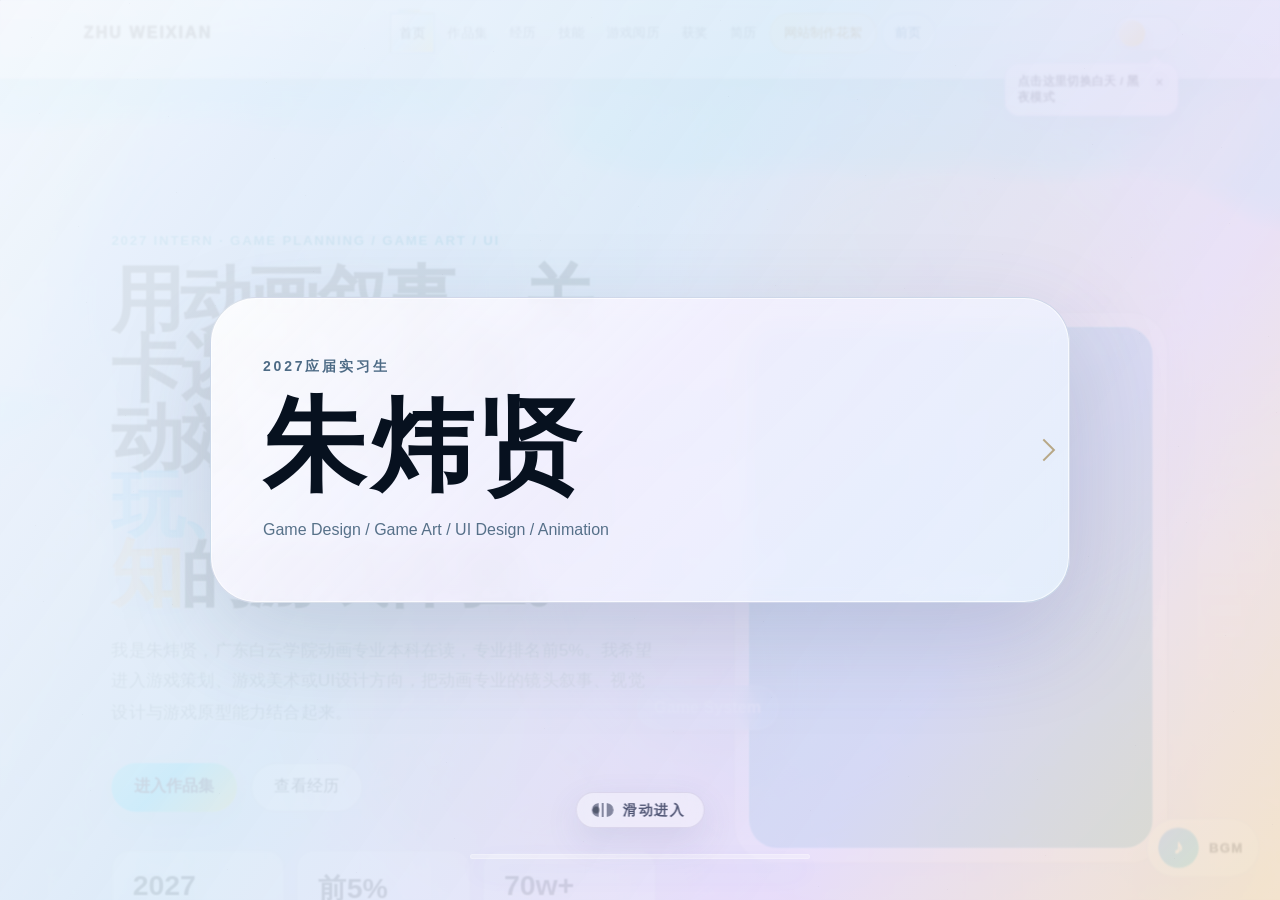
==== commit 3d9cb429: "Add files via upload To V86" ====
--- a/index.html
+++ b/index.html
@@ -6,19 +6,21 @@
   <title>进入｜朱炜贤个人网站</title>
   <script src="./assets/js/site-data.js"></script>
   <script>
-    (function(){
-      var fallback='light';
-      try{
-        var configured=window.SITE_DATA&&window.SITE_DATA.site&&window.SITE_DATA.site.defaultTheme;
-        fallback=configured==='dark'?'dark':'light';
-      }catch(e){}
-      var theme=fallback;
-      try{ theme=localStorage.getItem('zw-theme')||fallback; }catch(e){}
-      if(theme!=='dark'&&theme!=='light') theme=fallback;
-      document.documentElement.setAttribute('data-theme',theme);
-      document.documentElement.classList.add('entry-prepaint-v54');
-    })();
-  </script>
+      (function(){
+        var fallback='light';
+        try{
+          var configured=window.SITE_DATA&&window.SITE_DATA.site&&window.SITE_DATA.site.defaultTheme;
+          fallback=configured==='dark'?'dark':'light';
+        }catch(e){}
+        var theme=fallback;
+        try{
+          var sessionChoice=sessionStorage.getItem('zw-theme-session-v73');
+          if(sessionChoice==='dark'||sessionChoice==='light') theme=sessionChoice;
+        }catch(e){}
+        document.documentElement.setAttribute('data-theme',theme);
+        document.documentElement.classList.add('entry-prepaint-v54');
+      })();
+    </script>
   <link rel="stylesheet" href="./assets/css/style.css" />
 </head>
 <body class="entry-page entry-v54-layout" data-entry>
--- a/assets/css/style.css
+++ b/assets/css/style.css
@@ -1,6777 +1,7 @@
-/* 朱炜贤 HR 个人网站 V5 */
-:root{--bg:#07111f;--bg2:#0d1b2f;--text:#eef5ff;--muted:#9db0c9;--line:rgba(255,255,255,.15);--panel:rgba(255,255,255,.075);--blue:#5aa8ff;--cyan:#7ee8ff;--gold:#ffd72a;--red:#b73535;--red2:#5b1619;--egg:#ffdc27;--shadow:0 24px 72px rgba(0,0,0,.34);--max:1180px;--r-xl:34px;--r-lg:26px;--r-md:18px}
-:root[data-theme="light"]{--bg:#e9e5de;--bg2:#f6f2ea;--text:#17191a;--muted:#505b68;--line:rgba(0,0,0,.13);--panel:rgba(255,255,255,.54);--shadow:0 24px 60px rgba(40,45,54,.16)}
-*{box-sizing:border-box}html{scroll-behavior:smooth}body{margin:0;min-height:100vh;font-family:"HarmonyOS Sans SC","PingFang SC","Microsoft YaHei",Arial,sans-serif;color:var(--text);background:linear-gradient(135deg,var(--bg),var(--bg2));overflow-x:hidden;transition:background .35s,color .35s}a{color:inherit;text-decoration:none}p{line-height:1.8;color:var(--muted)}h1,h2,h3{margin:0;line-height:1.14}main{position:relative;z-index:2}.section-shell{width:min(var(--max),calc(100% - 36px));margin:0 auto}
-.site-bg{position:fixed;inset:0;z-index:0;overflow:hidden;pointer-events:none}.blob{position:absolute;width:42vw;height:42vw;border-radius:48% 52% 60% 40%;filter:blur(42px);opacity:.30;animation:blobFloat 20s ease-in-out infinite alternate}.b1{left:-12vw;top:8vh;background:rgba(90,168,255,.26)}.b2{right:-14vw;top:26vh;background:rgba(126,232,255,.16);animation-delay:-6s}.b3{left:32vw;bottom:-18vw;background:rgba(255,215,42,.14);animation-delay:-11s}.noise{position:absolute;inset:-20%;opacity:.12;background-image:url("data:image/svg+xml,%3Csvg viewBox='0 0 240 240' xmlns='http://www.w3.org/2000/svg'%3E%3Cfilter id='n'%3E%3CfeTurbulence type='fractalNoise' baseFrequency='.75' numOctaves='3' stitchTiles='stitch'/%3E%3C/filter%3E%3Crect width='240' height='240' filter='url(%23n)' opacity='.45'/%3E%3C/svg%3E");background-size:180px 180px;mix-blend-mode:soft-light;animation:noiseDrift 22s linear infinite}@keyframes blobFloat{to{transform:translate3d(6vw,-4vh,0) scale(1.12);border-radius:62% 38% 44% 56%}}@keyframes noiseDrift{to{transform:translate3d(-120px,80px,0)}}
-
-/* 前页 */
-body.entry-page{height:100vh;overflow:hidden;background:#07111f}.entry-underpage{position:fixed;inset:0;width:100vw;height:100vh;border:0;transform:scale(1.02);pointer-events:none;filter:saturate(1.02) contrast(.98)}.entry-flow{position:fixed;inset:0;z-index:2;pointer-events:none;overflow:hidden}.entry-flow i{position:absolute;width:36vw;height:36vw;border-radius:50%;filter:blur(34px);opacity:.22;animation:entryFlow 14s ease-in-out infinite alternate}.entry-flow i:nth-child(1){background:#5aa8ff;left:4vw;top:8vh}.entry-flow i:nth-child(2){background:#ffd72a;right:8vw;top:16vh;animation-delay:-3s}.entry-flow i:nth-child(3){background:#ff8a8a;left:26vw;bottom:0;animation-delay:-7s}.entry-flow i:nth-child(4){background:#7ee8ff;right:22vw;bottom:12vh;animation-delay:-10s}@keyframes entryFlow{to{transform:translate3d(6vw,-6vh,0) scale(1.1)}}.scratch-canvas{position:fixed;inset:0;z-index:3;width:100vw;height:100vh;cursor:crosshair}.scratch-entry-ui{position:fixed;inset:0;z-index:4;display:grid;place-items:center;pointer-events:none}.entry-minimal-card{width:min(520px,calc(100vw - 44px));padding:34px;border:1px solid rgba(7,17,31,.14);border-radius:34px;background:rgba(236,240,242,.42);color:#07111f;text-align:center;backdrop-filter:blur(10px);box-shadow:0 32px 90px rgba(0,0,0,.22)}.entry-minimal-card span{display:inline-block;margin-bottom:14px;font-size:13px;font-weight:900;letter-spacing:.18em;text-transform:uppercase;color:#29415e}.entry-minimal-card h1{font-size:clamp(44px,8vw,82px);letter-spacing:.06em;color:#07111f}.entry-minimal-card p{margin:14px 0 20px;color:#29415e}.entry-fallback{display:inline-flex;align-items:center;justify-content:center;min-height:42px;padding:0 18px;border-radius:999px;background:#07111f;color:#eef5ff;font-weight:900;pointer-events:auto}.scratch-meter{position:fixed;left:50%;bottom:42px;width:min(420px,calc(100vw - 64px));height:8px;transform:translateX(-50%);border-radius:999px;background:rgba(255,255,255,.26);overflow:hidden}.scratch-meter span{display:block;width:0;height:100%;background:linear-gradient(90deg,var(--cyan),var(--gold));transition:width .08s linear}.entry-motion-hint{position:fixed;bottom:62px;left:50%;transform:translateX(-50%);color:rgba(7,17,31,.72);font-size:13px;font-weight:900;white-space:nowrap}.entry-page.is-entering .scratch-canvas{animation:paperLeave .72s cubic-bezier(.22,.9,.22,1) forwards}.entry-page.is-entering .scratch-entry-ui{animation:uiFade .46s ease forwards}@keyframes paperLeave{to{transform:scale(1.08) translateY(-8vh);opacity:0}}@keyframes uiFade{to{opacity:0;transform:scale(.96)}}
-
-/* 导航：参考极简创意开发者站点的固定、下划线和主题切换逻辑 */
-.site-header{position:sticky;top:0;z-index:50;padding:16px 0;background:linear-gradient(180deg,rgba(6,15,30,.74),rgba(6,15,30,.26));backdrop-filter:blur(16px);transition:background .35s}.nav-inner{width:min(var(--max),calc(100% - 36px));margin:0 auto;display:grid;grid-template-columns:auto 1fr auto auto;gap:18px;align-items:center}.brand{display:inline-flex;align-items:center;gap:12px;font-weight:900;letter-spacing:.08em}.brand-mark{position:relative;display:grid;place-items:center;width:42px;height:42px;border-radius:50%;border:1px solid var(--line);overflow:hidden}.brand-mark:after{content:"";position:absolute;inset:10px;border-radius:50%;background:var(--text);transition:transform .35s}.brand:hover .brand-mark:after{transform:scale(.35)}.nav-links{display:flex;align-items:center;justify-content:center;gap:8px;font-size:14px;color:var(--muted)}.nav-links a{position:relative;padding:10px 8px;white-space:nowrap}.nav-links a:after{content:"";position:absolute;left:8px;right:8px;bottom:5px;height:1px;background:currentColor;transform:scaleX(0);transform-origin:100% 50%;transition:transform .45s cubic-bezier(.43,.195,.02,1)}.nav-links a:hover,.nav-links a.is-active{color:var(--text)}.nav-links a:hover:after,.nav-links a.is-active:after{transform:scaleX(1);transform-origin:0 50%}.theme-toggle{width:42px;height:42px;border:0;border-radius:50%;background:var(--text);color:var(--bg);cursor:pointer;font-size:0;position:relative}.theme-toggle:before{content:"";position:absolute;inset:12px;border-radius:50%;background:var(--bg);box-shadow:-6px -3px 0 0 var(--text);transition:box-shadow .25s}.theme-toggle[data-mode="light"]:before{box-shadow:none}.nav-toggle{display:none;border:1px solid var(--line);background:var(--panel);color:var(--text);border-radius:999px;padding:10px 14px;font-weight:900}
-.cursor-glow{position:fixed;left:0;top:0;width:220px;height:220px;border-radius:50%;background:radial-gradient(circle,rgba(126,232,255,.14),transparent 68%);transform:translate(-50%,-50%);pointer-events:none;z-index:1;opacity:0}.eyebrow{margin:0 0 14px;color:var(--cyan);font-size:13px;font-weight:900;letter-spacing:.14em;text-transform:uppercase}.gradient-text{color:transparent;background:linear-gradient(90deg,#fff,var(--cyan),var(--gold));background-clip:text;-webkit-background-clip:text}:root[data-theme="light"] .gradient-text{background:linear-gradient(90deg,#17191a,#1d72c9,#a67800);background-clip:text;-webkit-background-clip:text}.btn{display:inline-flex;align-items:center;justify-content:center;min-height:48px;padding:0 22px;border:1px solid var(--line);border-radius:999px;background:var(--panel);color:var(--text);transition:transform .2s,background .2s;cursor:pointer}.btn.primary{color:#06101f;background:linear-gradient(135deg,var(--cyan),var(--gold));border:0;font-weight:900}.btn:hover{transform:translateY(-2px)}.blue-placeholder,.image-placeholder,.tool-icon-placeholder,.game-thumb-placeholder{position:relative;display:grid;place-items:center;border:1px dashed rgba(126,232,255,.78);background:linear-gradient(135deg,rgba(58,137,255,.88),rgba(21,65,124,.86));color:#eaf6ff;text-align:center;font-weight:900;overflow:hidden}
-
-/* 首页 */
-.hero{min-height:740px;padding:96px 0 72px;display:grid;grid-template-columns:1.1fr .72fr;align-items:center;gap:62px}.hero h1{max-width:820px;font-size:clamp(42px,6vw,76px);letter-spacing:-.06em}.hero-desc{max-width:720px;margin:26px 0 0;font-size:17px}.hero-actions{display:flex;flex-wrap:wrap;gap:14px;margin-top:34px}.quick-stats{margin-top:38px;display:flex;flex-wrap:wrap;gap:14px}.quick-stats div{min-width:142px;padding:18px 20px;border:1px solid var(--line);border-radius:18px;background:var(--panel)}.quick-stats strong{display:block;font-size:28px}.quick-stats span{color:var(--muted);font-size:13px}.hero-visual{position:relative}.portrait-frame{position:relative;padding:14px;border:1px solid var(--line);border-radius:38px;background:linear-gradient(180deg,rgba(255,255,255,.14),rgba(255,255,255,.04));box-shadow:var(--shadow);transform-style:preserve-3d}.portrait-placeholder,.portrait-img{width:100%;height:520px;min-height:520px;border-radius:28px}.portrait-img{object-fit:cover;display:block}.scan-line{position:absolute;left:20px;right:20px;top:60px;height:2px;background:linear-gradient(90deg,transparent,var(--cyan),transparent);animation:scanMove 4.8s ease-in-out infinite;opacity:.65}@keyframes scanMove{50%{transform:translateY(380px)}}.hero-tags{position:absolute;inset:0;pointer-events:none}.floating-tag{position:absolute;padding:12px 16px;border:1px solid rgba(255,255,255,.24);border-radius:999px;background:rgba(126,232,255,.10);backdrop-filter:blur(10px);box-shadow:0 12px 34px rgba(0,0,0,.10);color:rgba(238,245,255,.72);font-weight:900;animation:floatTag 5s ease-in-out infinite alternate;pointer-events:none}.tag-a{left:-28px;top:72px}.tag-b{right:-18px;top:230px;animation-delay:-1.5s}.tag-c{left:10px;bottom:78px;animation-delay:-3s}@keyframes floatTag{to{transform:translateY(-16px)}}.identity-bar{width:min(var(--max),calc(100% - 36px));margin:-26px auto 82px;padding:18px;display:grid;grid-template-columns:repeat(5,1fr);gap:12px;border:1px solid var(--line);border-radius:34px;background:var(--panel);backdrop-filter:blur(16px);box-shadow:var(--shadow)}.identity-bar div{padding:18px;border-radius:20px;background:rgba(255,255,255,.06)}.identity-bar span{display:block;margin-bottom:8px;color:var(--muted);font-size:13px}.identity-bar strong{font-size:18px}.section-title{max-width:780px;margin-bottom:34px}.section-title h2,.contact-section h2{font-size:clamp(30px,4vw,48px);letter-spacing:-.04em}
-
-/* 圆形作品入口与经历 */
-.orb-category-grid,.experience-choice-row{display:grid;grid-template-columns:repeat(4,1fr);gap:22px;margin-bottom:92px}.experience-choice-row{grid-template-columns:repeat(2,1fr)}.orb-card,.experience-choice-card,.video-work-card,.graphic-card,.music-card,.steam-card,.case-card,.contact-section{border:1px solid var(--line);border-radius:34px;background:var(--panel);backdrop-filter:blur(14px);box-shadow:var(--shadow)}.orb-card{position:relative;min-height:330px;display:grid;place-items:center;padding:24px;overflow:hidden;text-align:center;transition:transform .25s,border-color .25s}.orb-card:before{content:"";position:absolute;width:220px;height:220px;border:1px solid var(--line);border-radius:50%;transition:transform .45s cubic-bezier(.43,.195,.02,1),background .25s}.orb-card:hover{transform:translateY(-4px);border-color:rgba(126,232,255,.48)}.orb-card:hover:before{transform:scale(.82);background:rgba(126,232,255,.09)}.orb-card-content{position:relative;z-index:1}.orb-card span,.experience-choice-card span{color:var(--gold);font-size:12px;font-weight:900;letter-spacing:.12em;text-transform:uppercase}.orb-card h3,.experience-choice-card h3{font-size:28px;margin:14px 0}.experience-choice-card{position:relative;min-height:260px;padding:32px;transition:transform .25s,border-color .25s}.experience-choice-card:hover{transform:translateY(-4px);border-color:rgba(126,232,255,.48)}.experience-choice-card .card-link,.orb-card .card-link{color:var(--gold);font-weight:900}
-
-/* 技能 */
-.split-section{margin-bottom:92px}.skill-level-grid{display:grid;gap:18px}.skill-level-card{display:grid;grid-template-columns:220px 1fr;gap:22px;padding:24px;border:1px solid var(--line);border-radius:34px;background:var(--panel);backdrop-filter:blur(14px);box-shadow:var(--shadow);position:relative;overflow:hidden}.skill-level-card:before{content:"";position:absolute;inset:0;opacity:.25;pointer-events:none}.skill-level-card.tone-gold:before{background:linear-gradient(135deg,rgba(255,215,42,.45),transparent 55%)}.skill-level-card.tone-cyan:before{background:linear-gradient(135deg,rgba(126,232,255,.40),transparent 55%)}.skill-level-card.tone-silver:before{background:linear-gradient(135deg,rgba(210,220,235,.28),transparent 55%)}.level-head,.tool-icon-grid{position:relative;z-index:1}.level-head{display:grid;align-content:center;gap:10px;padding:22px;border-radius:24px;background:rgba(255,255,255,.07)}.level-head span{font-size:36px;font-weight:900}.tool-icon-grid{display:flex;align-items:center;flex-wrap:wrap;gap:14px}.tool-chip{width:118px;min-height:126px;padding:12px;display:grid;justify-items:center;align-content:start;gap:10px;border:1px solid rgba(255,255,255,.10);border-radius:22px;background:rgba(255,255,255,.065);cursor:pointer;transition:transform .2s,border-color .2s;color:var(--text)}.tool-chip:hover{transform:translateY(-4px);border-color:rgba(126,232,255,.50)}.tool-icon-placeholder,.tool-icon-img{width:58px;height:58px;border-radius:18px}.tool-icon-img{display:block;object-fit:contain}.tool-chip strong{font-size:13px;text-align:center}
-
-/* 蛋仔 */
-.eggy-section{margin-bottom:92px;min-height:420px;padding:34px;display:grid;grid-template-columns:1fr 360px;gap:34px;align-items:center;border:1px solid rgba(255,220,39,.34);border-radius:40px;background:radial-gradient(circle at 18% 12%,rgba(255,220,39,.24),transparent 30%),linear-gradient(135deg,rgba(255,220,39,.16),rgba(255,255,255,.065));backdrop-filter:blur(14px);box-shadow:var(--shadow);transition:transform .2s,border-color .2s}.eggy-section:hover{transform:translateY(-3px);border-color:rgba(255,220,39,.66)}.eggy-eyebrow{color:var(--egg)}.eggy-copy h2{font-size:clamp(32px,4vw,52px);letter-spacing:-.04em}.eggy-link-text{display:inline-flex;margin-top:24px;color:#f8e48b;font-style:normal;font-weight:900}.eggy-asset-panel{min-height:320px;display:grid;place-items:center;border-radius:32px;background:radial-gradient(circle at center,rgba(255,255,255,.18),transparent 58%),rgba(255,255,255,.08)}.eggy-png-placeholder,.eggy-png{width:min(280px,100%);height:280px;border-radius:30px}.eggy-png{object-fit:contain;display:block;filter:drop-shadow(0 22px 34px rgba(0,0,0,.35))}
-
-/* 游戏阅历 */
-.game-wall-section{margin-bottom:92px}.game-orbit-wall{position:relative;height:740px;border:1px solid var(--line);border-radius:34px;background:radial-gradient(circle at 50% 48%,rgba(126,232,255,.12),transparent 28%),var(--panel);backdrop-filter:blur(14px);box-shadow:var(--shadow);overflow:hidden}.game-card{position:absolute;left:var(--x);top:var(--y);width:var(--s);height:var(--s);transform:translate(calc(-50% + var(--push-x,0px)),calc(-50% + var(--push-y,0px)));transition:transform .28s cubic-bezier(.2,.9,.2,1);z-index:1}.game-inner{width:100%;height:100%;display:grid;place-items:center;border-radius:26%;overflow:hidden;animation:gameFloat var(--dur,6s) ease-in-out infinite alternate;animation-delay:var(--delay,0s);transition:transform .2s}.game-card.is-hover{z-index:5}.game-card.is-hover .game-inner{transform:scale(1.05)}.game-thumb-placeholder,.game-thumb-img{width:100%;height:100%;border-radius:26%}.game-thumb-img{display:block;object-fit:cover;transition:filter .2s,transform .2s}.game-card:hover .game-thumb-placeholder,.game-card:hover .game-thumb-img{filter:blur(5px) brightness(.68);transform:scale(1.05)}.game-card span{position:absolute;inset:0;z-index:2;display:grid;place-items:center;padding:8px;text-align:center;color:#fff;font-size:12px;font-weight:900;opacity:0;transition:opacity .2s;background:rgba(6,15,30,.24)}.game-card:hover span{opacity:1}@keyframes gameFloat{to{translate:0 -8px}}
-
-/* 获奖 */
-.awards-section{margin-bottom:92px;padding:30px;border:1px solid rgba(255,120,120,.24);border-radius:40px;background:radial-gradient(circle at 8% 0%,rgba(183,53,53,.34),transparent 30%),linear-gradient(135deg,rgba(91,22,25,.58),rgba(255,255,255,.055));backdrop-filter:blur(14px);box-shadow:var(--shadow)}.award-eyebrow{color:#ff9a9a}.award-rail{display:grid;grid-template-columns:1fr 58px;gap:14px}.awards-marquee{min-height:72px;overflow:hidden;border:1px solid rgba(255,170,170,.20);border-radius:28px;background:rgba(255,255,255,.07)}.marquee-track{display:flex;width:max-content;gap:12px;padding:12px;animation:awardsScroll 28s linear infinite}.award-item{flex:0 0 auto;display:inline-flex;align-items:center;gap:10px;padding:14px 18px;border:1px solid rgba(255,170,170,.22);border-radius:999px;background:rgba(183,53,53,.28);color:#fff1f1;font-weight:800;cursor:pointer}.award-item b{color:#ffd2d2}.award-item em{font-style:normal;color:#280a0c;background:#ffb7b7;padding:4px 8px;border-radius:999px;font-size:12px;font-weight:900}@keyframes awardsScroll{to{transform:translateX(-50%)}}.award-arrow{display:grid;place-items:center;border:0;border-radius:24px;background:#ffb7b7;color:var(--red2);cursor:pointer}.award-arrow svg{width:30px;height:30px;transition:transform .25s}.award-rail.is-expanded .award-arrow svg{transform:rotate(180deg)}.award-rail.is-expanded .awards-marquee{overflow:visible}.award-rail.is-expanded .marquee-track{width:100%;display:grid;grid-template-columns:1fr;animation:none;transform:none}.award-rail.is-expanded .award-item{width:100%;justify-content:space-between;opacity:0;transform:translateY(-8px);animation:awardDrop .42s ease forwards}.award-rail.is-expanded .is-duplicate{display:none}@keyframes awardDrop{to{opacity:1;transform:translateY(0)}}
-
-/* 子页面 */
-.page-hero{padding:100px 0 44px}.page-hero h1{max-width:860px;font-size:clamp(38px,5vw,64px);letter-spacing:-.05em}.portfolio-hub-grid{display:grid;grid-template-columns:repeat(2,1fr);gap:22px;margin-bottom:92px}.video-list{display:grid;gap:22px;margin-bottom:92px}.video-work-card{display:grid;grid-template-columns:360px 1fr;gap:24px;padding:18px}.video-cover,.music-cover,.game-cover{min-height:230px;border-radius:22px}.video-work-copy{align-self:center}.video-work-copy span{color:var(--gold);font-weight:900}.video-work-copy h2{margin:12px 0;font-size:30px}.pinterest-wall{columns:3 260px;column-gap:20px;margin-bottom:92px}.graphic-card{break-inside:avoid;margin:0 0 20px;padding:16px}.graphic-card .image-placeholder,.graphic-card img{width:100%;height:var(--h,280px);border-radius:22px;object-fit:cover;display:block}.graphic-card.tall .image-placeholder,.graphic-card.tall img{--h:520px}.graphic-card.wide .image-placeholder,.graphic-card.wide img{--h:360px}.graphic-card h3{margin:16px 0 8px}.music-grid{display:grid;grid-template-columns:repeat(3,1fr);gap:22px;margin-bottom:92px}.music-card{padding:18px}.music-cover{height:190px;margin-bottom:16px}.music-player{width:100%;margin-top:14px}.steam-library{display:grid;grid-template-columns:320px 1fr;gap:22px;margin-bottom:92px}.steam-shelf{display:grid;grid-template-columns:repeat(2,1fr);gap:18px}.steam-card{min-height:360px;padding:18px;cursor:pointer;transition:transform .2s}.steam-card:hover{transform:translateY(-4px)}.godot-help{padding:24px 28px;border:1px solid var(--line);border-radius:34px;background:var(--panel);backdrop-filter:blur(14px);margin-bottom:28px}.godot-help code{padding:2px 7px;border-radius:8px;background:rgba(255,255,255,.12)}.experience-list{display:grid;gap:18px;margin-bottom:92px}.experience-item{display:grid;grid-template-columns:220px 1fr;gap:24px;padding:26px;border:1px solid var(--line);border-radius:28px;background:var(--panel);backdrop-filter:blur(14px);box-shadow:var(--shadow)}.experience-item time{color:var(--gold);font-weight:900}.experience-item h2{font-size:28px}.experience-role{color:var(--cyan);font-weight:900}.eggy-detail-page{background:radial-gradient(circle at 20% 0%,rgba(255,220,39,.22),transparent 36%),linear-gradient(135deg,#251d08,#0b1629)}.eggy-detail-page .site-header{background:linear-gradient(180deg,rgba(60,43,7,.82),rgba(60,43,7,.28))}.eggy-detail-layout{display:grid;grid-template-columns:360px 1fr;gap:26px;margin-bottom:86px}.eggy-detail-visual,.eggy-detail-content{border:1px solid rgba(255,220,39,.36);border-radius:34px;background:rgba(255,220,39,.08);backdrop-filter:blur(14px);box-shadow:var(--shadow);padding:28px}.eggy-png-placeholder.big,.eggy-png.big{width:100%;height:320px}.eggy-ability-grid{display:grid;grid-template-columns:repeat(2,1fr);gap:16px}.eggy-ability-grid div{padding:20px;border-radius:22px;background:rgba(255,220,39,.10)}.screenshot-grid{display:grid;grid-template-columns:repeat(3,1fr);gap:18px;margin-bottom:92px}.screenshot-grid .blue-placeholder{min-height:260px;border-radius:22px}
-
-/* 弹窗 */
-.modal{position:fixed;inset:0;z-index:90;display:none;place-items:center;padding:24px}.modal.is-open{display:grid}.modal-backdrop{position:absolute;inset:0;background:rgba(0,0,0,.72);backdrop-filter:blur(8px)}.modal-panel{position:relative;z-index:2;width:min(900px,calc(100% - 24px));max-height:min(86vh,780px);overflow:auto;padding:24px;border:1px solid var(--line);border-radius:30px;background:#091426;box-shadow:var(--shadow)}.modal-panel.modal-red{background:linear-gradient(135deg,#4d1215,#11070a);border-color:rgba(255,180,180,.35)}.modal-close{position:absolute;right:18px;top:18px;width:42px;height:42px;border:0;border-radius:50%;background:rgba(255,255,255,.12);color:var(--text);font-size:28px;cursor:pointer}.modal-image,.modal-image img{width:100%;height:280px;border-radius:22px}.modal-image img{object-fit:cover}.software-modal-icon{width:132px;height:132px;margin:12px auto 24px;border-radius:32px;animation:iconZoom .54s cubic-bezier(.2,.9,.2,1) both}.software-modal-icon img{width:100%;height:100%;object-fit:contain}.software-modal-icon .tool-icon-placeholder{width:100%;height:100%;border-radius:32px;font-size:34px}@keyframes iconZoom{from{transform:scale(.55);opacity:.2}to{transform:scale(1);opacity:1}}.frame-wrap{margin-top:18px;aspect-ratio:16/9;border-radius:22px;overflow:hidden;background:rgba(255,255,255,.06)}.frame-wrap iframe{width:100%;height:100%;border:0}.empty-tip{height:100%;display:grid;place-items:center;padding:30px;color:var(--muted);text-align:center}
-
-/* Contact */
-.contact-section{margin-bottom:72px;padding:38px;display:grid;grid-template-columns:1.2fr .8fr;gap:26px;align-items:center}.contact-card{display:grid;gap:12px}.copy-link{padding:16px 18px;border:0;border-radius:18px;background:var(--panel);color:var(--text);text-align:left;cursor:pointer;transition:transform .2s,background .2s}.copy-link:hover{transform:translateX(6px);background:rgba(126,232,255,.16)}.music-btn{position:fixed;right:22px;bottom:22px;z-index:60;display:flex;align-items:center;gap:8px;padding:12px 14px;border:1px solid var(--line);border-radius:999px;background:rgba(6,15,30,.78);color:var(--text);backdrop-filter:blur(12px);cursor:pointer;box-shadow:var(--shadow)}.music-icon{display:grid;place-items:center;width:28px;height:28px;border-radius:50%;background:var(--blue)}.music-btn.is-playing .music-icon{animation:spinMusic 2.8s linear infinite;background:var(--gold);color:#07111f}@keyframes spinMusic{to{transform:rotate(360deg)}}.site-footer{position:relative;z-index:2;width:min(var(--max),calc(100% - 36px));margin:0 auto;padding:28px 0 42px;display:flex;justify-content:space-between;gap:20px;color:var(--muted);font-size:14px}.reveal-up{opacity:0;transform:translateY(22px);transition:opacity .62s ease,transform .62s ease}.reveal-up.is-visible{opacity:1;transform:translateY(0)}.delay-1{transition-delay:.10s}
-@media (prefers-reduced-motion:reduce){*{animation:none!important;transition:none!important;scroll-behavior:auto!important}}
-@media (max-width:1040px){.nav-inner{grid-template-columns:auto 1fr auto}.nav-toggle{display:inline-flex;justify-self:end}.theme-toggle{justify-self:end}.nav-links{position:absolute;left:18px;right:18px;top:76px;display:none;flex-direction:column;align-items:stretch;padding:14px;border:1px solid var(--line);border-radius:24px;background:rgba(6,15,30,.96)}.site-header.is-open .nav-links{display:flex}.hero,.eggy-section,.video-work-card,.skill-level-card,.steam-library,.eggy-detail-layout,.experience-item,.contact-section{grid-template-columns:1fr}.identity-bar,.orb-category-grid,.portfolio-hub-grid,.experience-choice-row,.screenshot-grid,.music-grid{grid-template-columns:1fr}.hero{padding-top:70px;min-height:auto}.portrait-placeholder,.portrait-img{height:420px;min-height:420px}.game-orbit-wall{height:900px}.pinterest-wall{columns:2}.eggy-ability-grid{grid-template-columns:1fr}}@media (max-width:620px){.section-shell,.nav-inner,.identity-bar,.site-footer{width:min(100% - 22px,var(--max))}.hero h1,.page-hero h1{font-size:38px}.quick-stats{display:grid;grid-template-columns:1fr}.tool-chip{width:calc(50% - 8px)}.award-rail{grid-template-columns:1fr 48px}.music-text{display:none}.site-footer{flex-direction:column}.game-orbit-wall{height:1040px}.game-card{width:calc(var(--s)*.70);height:calc(var(--s)*.70)}.pinterest-wall{columns:1}.entry-motion-hint{font-size:12px;width:100%;text-align:center}}
-
-
-/* ================= V6 修改：圆形游戏星图、主题、导航、制作花絮 ================= */
-:root[data-theme="light"]{
-  --bg:#f4efe7;--bg2:#fffaf2;--text:#17191a;--muted:#5c6572;--line:rgba(33,39,48,.14);--panel:rgba(255,255,255,.72);
-  --blue:#2a76d2;--cyan:#007f9e;--gold:#b88400;--red:#b73535;--red2:#7b2024;--egg:#d69c00;
-  --shadow:0 24px 60px rgba(68,57,44,.14)
-}
-:root[data-theme="light"] body{background:linear-gradient(135deg,#f4efe7 0%,#fffaf2 55%,#eaf3ff 100%)}
-:root[data-theme="light"] .site-bg .b1{background:rgba(42,118,210,.18)}
-:root[data-theme="light"] .site-bg .b2{background:rgba(0,127,158,.13)}
-:root[data-theme="light"] .site-bg .b3{background:rgba(214,156,0,.12)}
-:root[data-theme="light"] .site-header{background:linear-gradient(180deg,rgba(255,250,242,.82),rgba(255,250,242,.55));border-bottom:1px solid rgba(33,39,48,.10)}
-:root[data-theme="light"] .portrait-frame,
-:root[data-theme="light"] .identity-bar,
-:root[data-theme="light"] .orb-card,
-:root[data-theme="light"] .experience-choice-card,
-:root[data-theme="light"] .skill-level-card,
-:root[data-theme="light"] .game-orbit-wall,
-:root[data-theme="light"] .contact-section,
-:root[data-theme="light"] .experience-item,
-:root[data-theme="light"] .modal-panel{background:rgba(255,255,255,.76);border-color:rgba(33,39,48,.13)}
-:root[data-theme="light"] .awards-section{background:radial-gradient(circle at 8% 0%,rgba(183,53,53,.16),transparent 30%),linear-gradient(135deg,rgba(255,245,245,.90),rgba(255,255,255,.70));border-color:rgba(183,53,53,.22)}
-:root[data-theme="light"] .award-item{background:rgba(183,53,53,.10);color:#5b1619;border-color:rgba(183,53,53,.22)}
-:root[data-theme="light"] .eggy-section{background:radial-gradient(circle at 18% 12%,rgba(255,220,39,.26),transparent 30%),linear-gradient(135deg,rgba(255,247,191,.76),rgba(255,255,255,.72));color:#2d2400}
-:root[data-theme="light"] .eggy-section p{color:#6a5b1b}
-
-/* 导航 V6：去掉 ZW 圆标，改为胶囊高亮 */
-.brand{letter-spacing:.12em}.brand-mark{display:none!important}.brand span:last-child,.brand-name{font-weight:1000}.nav-links a{padding:10px 13px;border-radius:999px;transition:background .25s ease,color .25s ease,box-shadow .25s ease,transform .25s ease}.nav-links a:after{display:none!important}.nav-links a:hover{transform:translateY(-1px);background:rgba(255,255,255,.08)}.nav-links a.is-active{color:#07111f;background:linear-gradient(135deg,var(--cyan),var(--gold));box-shadow:0 10px 28px rgba(126,232,255,.20)}:root[data-theme="light"] .nav-links a:hover{background:rgba(42,118,210,.08)}:root[data-theme="light"] .nav-links a.is-active{color:white;background:linear-gradient(135deg,#2a76d2,#00a7b6);box-shadow:0 10px 28px rgba(42,118,210,.18)}.nav-links a.nav-entry{border:1px solid var(--line);background:rgba(255,255,255,.06)}.nav-links a.nav-entry.is-active{background:var(--text);color:var(--bg)}.nav-links a.nav-making{color:var(--gold);border:1px solid rgba(255,215,42,.24);background:rgba(255,215,42,.08)}.nav-links a.nav-making.is-active{background:linear-gradient(135deg,var(--gold),var(--cyan));color:#07111f}.theme-toggle{width:52px;height:34px;border:1px solid var(--line);border-radius:999px;background:var(--panel);color:var(--text);font-size:18px;display:flex;align-items:center;justify-content:space-between;padding:0 7px;overflow:hidden}.theme-toggle:before{display:none}.theme-toggle .sun,.theme-toggle .moon{transition:transform .3s ease,opacity .3s ease}.theme-toggle[data-mode="dark"] .sun{opacity:.32;transform:scale(.72)}.theme-toggle[data-mode="dark"] .moon{opacity:1;transform:scale(1.05)}.theme-toggle[data-mode="light"] .sun{opacity:1;transform:scale(1.06)}.theme-toggle[data-mode="light"] .moon{opacity:.32;transform:scale(.72)}
-
-/* 前页增加低透明流动层 */
-.entry-flow{mix-blend-mode:multiply}.entry-flow:after{content:"";position:absolute;inset:-20%;opacity:.18;background:conic-gradient(from 120deg,rgba(90,168,255,.18),rgba(255,215,42,.12),rgba(255,138,138,.10),rgba(126,232,255,.14),rgba(90,168,255,.18));filter:blur(40px);animation:entryWash 18s ease-in-out infinite alternate}@keyframes entryWash{to{transform:rotate(18deg) scale(1.12)}}
-
-/* 头像离开后缓慢恢复 */
-.tilt-card{transition:transform .55s cubic-bezier(.18,.82,.22,1)}.tilt-card.is-tilting{transition:transform .08s linear}.portrait-frame{transition:transform .78s cubic-bezier(.18,.82,.22,1),background .35s,border-color .35s}
-
-/* BGM 悬停动效 */
-.music-btn{transition:transform .28s cubic-bezier(.2,.9,.2,1),box-shadow .28s,background .28s}.music-btn:hover{transform:translateY(-5px) scale(1.04);box-shadow:0 18px 48px rgba(126,232,255,.24);background:rgba(126,232,255,.16)}.music-btn:hover .music-icon{animation:bgmPulse .7s ease-in-out infinite alternate}@keyframes bgmPulse{to{transform:scale(1.16) rotate(8deg)}}
-
-/* 游戏阅历：中心向外圆形排列，避免重叠 */
-.game-orbit-wall{height:820px;background:radial-gradient(circle at 50% 50%,rgba(126,232,255,.18),transparent 14%),radial-gradient(circle at 50% 50%,transparent 0 34%,rgba(126,232,255,.08) 34.2% 34.6%,transparent 34.8%),radial-gradient(circle at 50% 50%,transparent 0 66%,rgba(255,215,42,.08) 66.2% 66.6%,transparent 66.8%),var(--panel)}.game-card{transform:translate(calc(-50% + var(--push-x,0px)),calc(-50% + var(--push-y,0px)));}.game-card .game-inner{box-shadow:0 14px 30px rgba(0,0,0,.20);border:1px solid rgba(255,255,255,.12)}.game-card.is-neighbor .game-inner{filter:saturate(1.12);}.game-card.is-hover .game-inner{transform:scale(1.07);box-shadow:0 18px 42px rgba(126,232,255,.25)}
-
-/* 蛋仔详情页：黄色主色调 + 白天模式修复 */
-.eggy-detail-page{background:radial-gradient(circle at 18% 0%,rgba(255,220,39,.28),transparent 38%),linear-gradient(135deg,#2b230a,#0b1629 65%)}.eggy-detail-page .site-header{background:linear-gradient(180deg,rgba(56,43,8,.84),rgba(56,43,8,.40));}.eggy-detail-page .page-hero h1{color:#ffdc27}.eggy-detail-page .modal-panel{background:linear-gradient(135deg,#3a2d08,#0b1629)}:root[data-theme="light"] .eggy-detail-page{background:radial-gradient(circle at 18% 0%,rgba(255,220,39,.34),transparent 38%),linear-gradient(135deg,#fff6bd,#fffaf2 65%);color:#2a2300}:root[data-theme="light"] .eggy-detail-page p{color:#685b1f}:root[data-theme="light"] .eggy-detail-page .site-header{background:linear-gradient(180deg,rgba(255,246,189,.88),rgba(255,250,242,.65));}:root[data-theme="light"] .eggy-detail-visual,:root[data-theme="light"] .eggy-detail-content{background:rgba(255,248,205,.76);border-color:rgba(214,156,0,.24);color:#2a2300}:root[data-theme="light"] .eggy-detail-page .page-hero h1{color:#8b6500}
-
-/* 制作花絮 */
-.making-page{background:linear-gradient(135deg,var(--bg),var(--bg2))}.making-grid{display:grid;grid-template-columns:repeat(3,1fr);gap:22px;margin-bottom:92px}.making-card{position:relative;min-height:300px;padding:28px;border:1px solid var(--line);border-radius:34px;background:var(--panel);box-shadow:var(--shadow);backdrop-filter:blur(14px);overflow:hidden;cursor:pointer;transition:transform .25s,border-color .25s}.making-card:hover{transform:translateY(-4px);border-color:rgba(126,232,255,.46)}.making-card h2{font-size:32px;margin:12px 0}.making-card .making-type{color:var(--gold);font-size:12px;font-weight:900;letter-spacing:.12em;text-transform:uppercase}.duration-card:after{content:attr(data-duration);position:absolute;right:22px;bottom:22px;padding:12px 18px;border-radius:999px;background:linear-gradient(135deg,var(--cyan),var(--gold));color:#07111f;font-weight:1000;opacity:0;transform:translateY(8px);transition:opacity .22s,transform .22s}.duration-card:hover:after{opacity:1;transform:translateY(0)}.process-map{display:grid;grid-template-columns:repeat(3,1fr);gap:18px;margin-top:20px}.process-node{position:relative;min-height:150px;padding:18px;border:1px solid rgba(255,255,255,.14);border-radius:24px;background:rgba(255,255,255,.07);overflow:visible}.process-node h3{font-size:20px}.process-node p{font-size:14px}.process-preview{position:absolute;left:50%;bottom:calc(100% + 12px);width:230px;height:150px;transform:translateX(-50%) translateY(12px) scale(.96);opacity:0;pointer-events:none;z-index:5;border-radius:20px;box-shadow:0 18px 52px rgba(0,0,0,.28);transition:opacity .22s,transform .22s}.process-node:hover .process-preview{opacity:1;transform:translateX(-50%) translateY(0) scale(1)}.tool-modal-grid{display:grid;grid-template-columns:repeat(5,1fr);gap:14px;margin-top:20px}.tool-modal-card{padding:14px;border-radius:22px;background:rgba(255,255,255,.07);text-align:center}.tool-modal-icon,.tool-modal-icon img{width:74px;height:74px;margin:0 auto 12px;border-radius:20px}.tool-modal-icon img{object-fit:contain}.making-modal .modal-panel{width:min(1080px,calc(100% - 24px))}
-
-@media (max-width:1040px){.making-grid,.process-map,.tool-modal-grid{grid-template-columns:1fr}.game-orbit-wall{height:900px}.nav-links{background:rgba(6,15,30,.96)}:root[data-theme="light"] .nav-links{background:rgba(255,250,242,.96)}}
-@media (max-width:620px){.game-orbit-wall{height:1040px}.game-card{width:calc(var(--s)*.72);height:calc(var(--s)*.72)}}
-
-.process-node-image{width:100%;height:100%;border-radius:20px}
-
-
-/* ================= V7 修改：经历弹窗、Apple Watch 游戏阅历、图片放大、编辑器协同 ================= */
-
-/* 作品集分类：去掉圆圈聚合视觉，改成更直接的玻璃卡片 */
-.orb-category-grid,
-.portfolio-hub-grid{
-  align-items:stretch;
-}
-.orb-card{
-  min-height:250px;
-  place-items:stretch;
-  text-align:left;
-  padding:0;
-  border-radius:30px;
-  background:
-    linear-gradient(145deg, rgba(255,255,255,.105), rgba(255,255,255,.045)),
-    var(--panel);
-}
-.orb-card:before,
-.orb-card:after{
-  display:none!important;
-}
-.orb-card-content{
-  width:100%;
-  padding:30px;
-  display:grid;
-  align-content:start;
-}
-.orb-card:hover{
-  transform:translateY(-6px);
-  border-color:rgba(126,232,255,.42);
-  box-shadow:0 28px 72px rgba(0,0,0,.28);
-}
-:root[data-theme="light"] .orb-card{
-  background:
-    linear-gradient(145deg, rgba(255,255,255,.95), rgba(246,249,255,.78));
-  box-shadow:0 24px 60px rgba(72,87,112,.12);
-}
-
-/* 经历页：悬停动效、对方入口、可点击详情 */
-.experience-switcher{
-  display:flex;
-  justify-content:flex-end;
-  margin:0 0 20px;
-}
-.experience-switcher a{
-  display:inline-flex;
-  align-items:center;
-  min-height:46px;
-  padding:0 18px;
-  border:1px solid var(--line);
-  border-radius:999px;
-  background:linear-gradient(135deg, rgba(126,232,255,.12), rgba(255,215,42,.10));
-  color:var(--text);
-  font-weight:900;
-  transition:transform .25s ease, background .25s ease, border-color .25s ease;
-}
-.experience-switcher a:hover{
-  transform:translateY(-3px);
-  border-color:rgba(126,232,255,.42);
-  background:linear-gradient(135deg, rgba(126,232,255,.20), rgba(255,215,42,.16));
-}
-.experience-item{
-  position:relative;
-  cursor:pointer;
-  transition:transform .28s cubic-bezier(.2,.9,.2,1), border-color .28s, box-shadow .28s, background .28s;
-  overflow:hidden;
-}
-.experience-item:before{
-  content:"";
-  position:absolute;
-  inset:auto 28px 0;
-  height:2px;
-  background:linear-gradient(90deg, transparent, var(--cyan), var(--gold), transparent);
-  transform:scaleX(0);
-  transform-origin:0 50%;
-  transition:transform .36s cubic-bezier(.43,.195,.02,1);
-}
-.experience-item:hover{
-  transform:translateY(-7px);
-  border-color:rgba(126,232,255,.44);
-  box-shadow:0 26px 68px rgba(0,0,0,.28);
-}
-.experience-item:hover:before{
-  transform:scaleX(1);
-}
-.experience-detail-hint{
-  display:inline-flex;
-  margin-top:14px;
-  color:var(--gold);
-  font-weight:900;
-}
-.experience-modal-gallery{
-  display:grid;
-  grid-template-columns:repeat(2,1fr);
-  gap:14px;
-  margin:20px 0 18px;
-}
-.experience-modal-gallery .blue-placeholder,
-.experience-modal-gallery img{
-  width:100%;
-  height:220px;
-  border-radius:20px;
-  object-fit:cover;
-}
-:root[data-theme="light"] .experience-switcher a,
-:root[data-theme="light"] .experience-item{
-  background:rgba(255,255,255,.84);
-}
-
-/* Apple Watch 式游戏阅历：去掉大背景框，加入星空背景动效 */
-.game-wall-section{
-  position:relative;
-  padding-top:10px;
-  padding-bottom:26px;
-  overflow:hidden;
-}
-.game-wall-section:before,
-.game-wall-section:after{
-  content:"";
-  position:absolute;
-  inset:90px -6% 0;
-  pointer-events:none;
-  z-index:-1;
-}
-.game-wall-section:before{
-  opacity:.36;
-  background-image:
-    radial-gradient(circle at 12% 22%, rgba(126,232,255,.65) 0 1px, transparent 1.8px),
-    radial-gradient(circle at 34% 78%, rgba(255,215,42,.56) 0 1px, transparent 1.8px),
-    radial-gradient(circle at 64% 18%, rgba(255,255,255,.54) 0 1px, transparent 1.7px),
-    radial-gradient(circle at 82% 58%, rgba(126,232,255,.52) 0 1px, transparent 1.8px);
-  background-size:180px 180px, 220px 220px, 260px 260px, 210px 210px;
-  animation:starDrift 24s linear infinite;
-}
-.game-wall-section:after{
-  opacity:.45;
-  background:
-    radial-gradient(circle at 50% 48%, rgba(126,232,255,.18), transparent 26%),
-    radial-gradient(circle at 50% 48%, rgba(255,215,42,.10), transparent 52%);
-  filter:blur(10px);
-}
-@keyframes starDrift{
-  to{background-position:180px 90px, -220px 100px, 260px -130px, -210px -80px}
-}
-.game-orbit-wall{
-  height:760px!important;
-  border:0!important;
-  border-radius:0!important;
-  background:transparent!important;
-  box-shadow:none!important;
-  backdrop-filter:none!important;
-  overflow:visible!important;
-}
-.game-card{
-  border-radius:50%!important;
-  filter:drop-shadow(0 16px 24px rgba(0,0,0,.22));
-}
-.game-inner{
-  border-radius:50%!important;
-  overflow:hidden;
-  box-shadow:inset 0 0 0 1px rgba(255,255,255,.18), 0 14px 32px rgba(0,0,0,.22);
-  background:rgba(255,255,255,.08);
-}
-.game-thumb-placeholder,
-.game-thumb-img{
-  border-radius:50%!important;
-}
-.game-card.is-neighbor{
-  z-index:3;
-}
-.game-card.is-neighbor .game-inner{
-  transform:scale(.98);
-  filter:saturate(1.06);
-}
-.game-card.is-hover{
-  z-index:10;
-}
-.game-card.is-hover .game-inner{
-  transform:scale(1.13)!important;
-  box-shadow:inset 0 0 0 1px rgba(255,255,255,.32), 0 24px 56px rgba(126,232,255,.30);
-}
-:root[data-theme="light"] .game-wall-section:before{
-  opacity:.42;
-  background-image:
-    radial-gradient(circle at 12% 22%, rgba(42,118,210,.55) 0 1px, transparent 1.8px),
-    radial-gradient(circle at 34% 78%, rgba(184,132,0,.44) 0 1px, transparent 1.8px),
-    radial-gradient(circle at 64% 18%, rgba(40,50,66,.28) 0 1px, transparent 1.7px),
-    radial-gradient(circle at 82% 58%, rgba(0,127,158,.42) 0 1px, transparent 1.8px);
-}
-:root[data-theme="light"] .game-card{
-  filter:drop-shadow(0 14px 24px rgba(58,72,96,.18));
-}
-:root[data-theme="light"] .game-inner{
-  background:rgba(255,255,255,.82);
-  box-shadow:inset 0 0 0 1px rgba(31,42,58,.12), 0 14px 28px rgba(58,72,96,.14);
-}
-
-/* 获奖 hover */
-.award-item{
-  transition:transform .24s ease, box-shadow .24s ease, background .24s ease, border-color .24s ease;
-}
-.award-item:hover{
-  transform:translateY(-4px) scale(1.015);
-  border-color:rgba(255,183,183,.54);
-  box-shadow:0 18px 42px rgba(183,53,53,.22);
-  background:rgba(183,53,53,.40);
-}
-:root[data-theme="light"] .award-item:hover{
-  background:rgba(183,53,53,.18);
-  box-shadow:0 18px 42px rgba(183,53,53,.16);
-}
-
-/* 二级页返回上一级按钮 */
-.page-back-btn{
-  position:fixed;
-  left:22px;
-  top:96px;
-  z-index:45;
-  display:inline-flex;
-  align-items:center;
-  gap:8px;
-  min-height:42px;
-  padding:0 15px;
-  border:1px solid var(--line);
-  border-radius:999px;
-  background:rgba(6,15,30,.66);
-  color:var(--text);
-  backdrop-filter:blur(14px);
-  font-weight:900;
-  box-shadow:0 16px 42px rgba(0,0,0,.18);
-  transition:transform .24s ease, background .24s ease, border-color .24s ease;
-}
-.page-back-btn:hover{
-  transform:translateX(-3px);
-  border-color:rgba(126,232,255,.42);
-  background:rgba(126,232,255,.14);
-}
-:root[data-theme="light"] .page-back-btn{
-  background:rgba(255,255,255,.80);
-  color:#17191a;
-}
-
-/* 图片类型占位点击放大提示 */
-.zoomable-image-slot,
-.image-placeholder,
-.blue-placeholder.video-cover,
-.blue-placeholder.music-cover,
-.blue-placeholder.game-cover,
-.blue-placeholder.case-cover,
-.screenshot-grid .blue-placeholder,
-.experience-modal-gallery .blue-placeholder,
-.process-node-image{
-  cursor:zoom-in;
-}
-.zoomable-image-slot:hover,
-.image-placeholder:hover,
-.screenshot-grid .blue-placeholder:hover{
-  outline:2px solid rgba(126,232,255,.42);
-  outline-offset:3px;
-}
-.zoom-modal-visual{
-  width:min(760px,100%);
-  height:min(58vh,520px);
-  border-radius:26px;
-  overflow:hidden;
-  margin:14px 0 18px;
-}
-.zoom-modal-visual img{
-  width:100%;
-  height:100%;
-  object-fit:contain;
-  background:rgba(255,255,255,.05);
-}
-.zoom-modal-visual .blue-placeholder,
-.zoom-modal-visual .image-placeholder{
-  width:100%;
-  height:100%;
-  border-radius:26px;
-  font-size:22px;
-}
-
-/* 白天模式进一步优化 */
-:root[data-theme="light"] .site-bg .noise{
-  opacity:.08;
-}
-:root[data-theme="light"] .identity-bar div,
-:root[data-theme="light"] .quick-stats div,
-:root[data-theme="light"] .level-head,
-:root[data-theme="light"] .tool-chip,
-:root[data-theme="light"] .eggy-ability-grid div{
-  background:rgba(255,255,255,.62);
-  border-color:rgba(31,42,58,.10);
-}
-:root[data-theme="light"] .blue-placeholder,
-:root[data-theme="light"] .image-placeholder,
-:root[data-theme="light"] .tool-icon-placeholder,
-:root[data-theme="light"] .game-thumb-placeholder{
-  background:linear-gradient(135deg, rgba(84,146,224,.82), rgba(0,127,158,.78));
-  color:#fff;
-}
-:root[data-theme="light"] .btn.primary{
-  color:#fff;
-  background:linear-gradient(135deg,#2a76d2,#00a7b6);
-}
-:root[data-theme="light"] .btn.ghost,
-:root[data-theme="light"] .copy-link{
-  background:rgba(255,255,255,.70);
-}
-:root[data-theme="light"] .modal-panel{
-  background:#fffaf2;
-  color:#17191a;
-}
-
-/* 编辑器更新提示在 README 中说明 */
-@media (max-width:1040px){
-  .game-orbit-wall{height:860px!important}
-  .page-back-btn{top:auto;bottom:86px;left:16px}
-  .experience-modal-gallery{grid-template-columns:1fr}
-}
-@media (max-width:620px){
-  .game-orbit-wall{height:930px!important}
-  .experience-switcher{justify-content:flex-start}
-}
-
-
-/* ================= V8 修改：弹窗图片返回、作品集修复、技能弹窗、游戏拖拽、返回按钮、缺失素材提示 ================= */
-
-/* 作品集分类入口修复：去掉 V7 嵌套后导致的变形，统一为 4 卡片玻璃分类 */
-.portfolio-entry-section .orb-category-grid{
-  display:grid!important;
-  grid-template-columns:repeat(4,minmax(0,1fr))!important;
-  gap:20px!important;
-  margin-bottom:92px!important;
-}
-.portfolio-hub-grid{
-  display:grid!important;
-  grid-template-columns:repeat(2,minmax(0,1fr))!important;
-  gap:22px!important;
-  margin-bottom:92px!important;
-}
-.portfolio-card-v8{
-  display:block!important;
-  min-height:260px!important;
-  border-radius:30px!important;
-  padding:0!important;
-  overflow:hidden!important;
-  text-align:left!important;
-  background:
-    linear-gradient(145deg, rgba(255,255,255,.13), rgba(255,255,255,.055)),
-    rgba(255,255,255,.06)!important;
-}
-.portfolio-card-v8 .orb-card-content{
-  min-height:260px!important;
-  padding:28px!important;
-  display:grid!important;
-  align-content:start!important;
-  gap:10px!important;
-}
-.portfolio-card-v8 h3{
-  font-size:28px!important;
-  margin:8px 0!important;
-}
-.portfolio-card-v8 p{
-  margin:0 0 20px!important;
-}
-.portfolio-card-v8 .card-link{
-  position:static!important;
-  align-self:end!important;
-  margin-top:auto!important;
-}
-.portfolio-card-v8:before,
-.portfolio-card-v8:after{
-  display:none!important;
-}
-:root[data-theme="light"] .portfolio-card-v8{
-  background:
-    linear-gradient(145deg, rgba(255,255,255,.98), rgba(244,248,255,.86))!important;
-  border-color:rgba(31,42,58,.10)!important;
-  box-shadow:0 18px 44px rgba(68,88,120,.13)!important;
-}
-
-/* 专业技能弹窗：更像软件能力卡片 */
-.software-modal-card{
-  position:relative;
-  display:grid;
-  grid-template-columns:170px 1fr;
-  gap:26px;
-  align-items:center;
-  padding:14px 8px 4px;
-}
-.software-modal-icon{
-  width:150px!important;
-  height:150px!important;
-  margin:0!important;
-  display:grid;
-  place-items:center;
-  border-radius:40px!important;
-  background:
-    radial-gradient(circle at 30% 20%, rgba(126,232,255,.22), transparent 42%),
-    linear-gradient(135deg, rgba(255,255,255,.14), rgba(255,255,255,.05));
-  box-shadow:0 26px 60px rgba(0,0,0,.28), inset 0 0 0 1px rgba(255,255,255,.12);
-}
-.software-modal-icon .tool-icon-placeholder{
-  width:100%!important;
-  height:100%!important;
-  border-radius:40px!important;
-  font-size:42px!important;
-}
-.software-modal-icon img{
-  width:72%!important;
-  height:72%!important;
-  object-fit:contain!important;
-  filter:drop-shadow(0 12px 20px rgba(0,0,0,.30));
-}
-.software-modal-copy h2{
-  font-size:42px;
-  margin:0 0 12px;
-}
-.software-level-pill{
-  display:inline-flex;
-  align-items:center;
-  min-height:34px;
-  padding:0 12px;
-  margin-bottom:14px;
-  border-radius:999px;
-  background:rgba(126,232,255,.14);
-  color:var(--cyan);
-  font-weight:900;
-  font-size:13px;
-}
-.software-modal-copy p{
-  margin:0;
-  font-size:16px;
-}
-:root[data-theme="light"] .software-modal-icon{
-  background:linear-gradient(135deg, rgba(255,255,255,.98), rgba(232,240,255,.88));
-  box-shadow:0 24px 54px rgba(68,88,120,.16), inset 0 0 0 1px rgba(31,42,58,.10);
-}
-:root[data-theme="light"] .software-level-pill{
-  background:rgba(42,118,210,.10);
-  color:#2a76d2;
-}
-
-/* 游戏阅历：Apple Watch 等距挤压布局 + 可拖拽 */
-.game-orbit-wall{
-  position:relative!important;
-  height:720px!important;
-  overflow:visible!important;
-  touch-action:none;
-  user-select:none;
-}
-.game-card{
-  position:absolute!important;
-  left:calc(50% + var(--home-x, 0px))!important;
-  top:calc(50% + var(--home-y, 0px))!important;
-  width:var(--s,76px)!important;
-  height:var(--s,76px)!important;
-  transform:
-    translate(-50%,-50%)
-    translate(var(--push-x,0px), var(--push-y,0px))
-    translate(var(--drag-x,0px), var(--drag-y,0px))!important;
-  transition:
-    transform .58s cubic-bezier(.18,1.2,.22,1),
-    filter .25s ease!important;
-  cursor:grab;
-  will-change:transform;
-}
-.game-card.is-dragging{
-  cursor:grabbing;
-  z-index:20!important;
-  transition:none!important;
-}
-.game-card.is-dragging .game-inner{
-  transform:scale(1.18)!important;
-  box-shadow:0 30px 72px rgba(126,232,255,.32)!important;
-}
-.game-card.is-neighbor{
-  transition:transform .20s cubic-bezier(.2,.9,.2,1)!important;
-}
-.game-inner{
-  width:100%!important;
-  height:100%!important;
-  border-radius:50%!important;
-  transition:transform .30s cubic-bezier(.2,.9,.2,1), box-shadow .30s ease, filter .30s ease!important;
-}
-.game-card:hover .game-inner{
-  transform:scale(1.08);
-}
-.game-card:hover .game-thumb-placeholder,
-.game-card:hover .game-thumb-img{
-  filter:blur(4px) brightness(.70);
-}
-.game-card span{
-  border-radius:50%;
-}
-.game-wall-section:after{
-  opacity:.52!important;
-}
-
-/* 二级页返回按钮：更轻、更像悬浮胶囊 */
-.page-back-btn{
-  top:92px!important;
-  left:24px!important;
-  min-height:44px!important;
-  padding:0 16px 0 14px!important;
-  border-radius:999px!important;
-  gap:8px!important;
-  background:linear-gradient(135deg, rgba(126,232,255,.18), rgba(255,255,255,.06))!important;
-  border-color:rgba(126,232,255,.24)!important;
-  box-shadow:0 18px 48px rgba(0,0,0,.18)!important;
-}
-.page-back-btn:before{
-  content:"";
-  width:24px;
-  height:24px;
-  border-radius:50%;
-  background:rgba(255,255,255,.12);
-  mask:radial-gradient(circle at 45% 50%, transparent 0 5px, #000 5.5px);
-}
-.page-back-btn:hover{
-  transform:translateX(-4px) translateY(-2px)!important;
-  background:linear-gradient(135deg, rgba(126,232,255,.28), rgba(255,215,42,.12))!important;
-}
-:root[data-theme="light"] .page-back-btn{
-  background:rgba(255,255,255,.86)!important;
-  border-color:rgba(42,118,210,.16)!important;
-  box-shadow:0 18px 44px rgba(68,88,120,.14)!important;
-}
-
-/* 图片放大悬停效果：不用描边，改为轻微上浮、暗角与放大镜提示 */
-.zoomable-image-slot,
-.image-placeholder,
-[data-zoom-placeholder]{
-  position:relative;
-  transition:transform .28s cubic-bezier(.2,.9,.2,1), filter .28s ease, box-shadow .28s ease!important;
-}
-.zoomable-image-slot:hover,
-.image-placeholder:hover,
-[data-zoom-placeholder]:hover{
-  transform:translateY(-4px) scale(1.018);
-  filter:saturate(1.08) brightness(.96);
-  box-shadow:0 24px 52px rgba(0,0,0,.26);
-  outline:none!important;
-}
-.zoomable-image-slot:before,
-.image-placeholder:before,
-[data-zoom-placeholder]:before{
-  content:"点击放大";
-  position:absolute;
-  right:14px;
-  bottom:14px;
-  z-index:4;
-  display:inline-flex;
-  align-items:center;
-  min-height:30px;
-  padding:0 11px;
-  border-radius:999px;
-  background:rgba(6,15,30,.68);
-  color:#fff;
-  font-size:12px;
-  font-weight:900;
-  opacity:0;
-  transform:translateY(8px);
-  transition:opacity .24s ease, transform .24s ease;
-  pointer-events:none;
-  backdrop-filter:blur(10px);
-}
-.zoomable-image-slot:hover:before,
-.image-placeholder:hover:before,
-[data-zoom-placeholder]:hover:before{
-  opacity:1;
-  transform:translateY(0);
-}
-
-/* 图片放大：独立浮层，不关闭原弹窗 */
-.zoom-overlay{
-  position:fixed;
-  inset:0;
-  z-index:130;
-  display:grid;
-  place-items:center;
-  padding:24px;
-}
-.zoom-overlay-backdrop{
-  position:absolute;
-  inset:0;
-  background:rgba(0,0,0,.72);
-  backdrop-filter:blur(12px);
-}
-.zoom-overlay-panel{
-  position:relative;
-  z-index:2;
-  width:min(980px,calc(100% - 24px));
-  max-height:88vh;
-  padding:22px;
-  border:1px solid rgba(255,255,255,.16);
-  border-radius:30px;
-  background:#091426;
-  box-shadow:0 30px 100px rgba(0,0,0,.46);
-}
-.zoom-overlay-panel h2{
-  margin:0 52px 16px 0;
-}
-.zoom-overlay-close{
-  position:absolute;
-  right:18px;
-  top:18px;
-  width:42px;
-  height:42px;
-  border:0;
-  border-radius:50%;
-  color:#fff;
-  background:rgba(255,255,255,.12);
-  font-size:28px;
-  cursor:pointer;
-}
-.zoom-modal-visual{
-  width:100%!important;
-  height:min(66vh,620px)!important;
-  margin:0!important;
-}
-.zoom-modal-visual img{
-  width:100%!important;
-  height:100%!important;
-  object-fit:contain!important;
-  border-radius:22px;
-}
-.zoom-modal-visual .blue-placeholder,
-.zoom-modal-visual .image-placeholder{
-  width:100%!important;
-  height:100%!important;
-  border-radius:22px;
-}
-
-/* 蛋仔详情页三个素材位可放大 */
-.screenshot-grid .blue-placeholder,
-.screenshot-grid img{
-  position:relative;
-  cursor:zoom-in;
-}
-
-/* 白天模式继续优化 */
-:root[data-theme="light"] .software-modal-card,
-:root[data-theme="light"] .zoom-overlay-panel{
-  color:#17191a;
-}
-:root[data-theme="light"] .zoom-overlay-panel{
-  background:#fffaf2;
-  border-color:rgba(31,42,58,.10);
-}
-:root[data-theme="light"] .zoom-overlay-close{
-  color:#17191a;
-  background:rgba(31,42,58,.08);
-}
-:root[data-theme="light"] .zoomable-image-slot:hover,
-:root[data-theme="light"] .image-placeholder:hover,
-:root[data-theme="light"] [data-zoom-placeholder]:hover{
-  box-shadow:0 24px 52px rgba(68,88,120,.18);
-}
-
-/* 编辑器缺失素材红点提示 */
-.tabs button{
-  position:relative;
-}
-.tabs button.has-missing::after{
-  content:"";
-  position:absolute;
-  right:12px;
-  top:50%;
-  width:8px;
-  height:8px;
-  transform:translateY(-50%);
-  border-radius:50%;
-  background:#ff4d5f;
-  box-shadow:0 0 0 4px rgba(255,77,95,.16);
-}
-.field.is-missing label::after{
-  content:"  ● 缺失素材";
-  color:#ff6c7c;
-  font-size:12px;
-}
-.field.is-missing input,
-.field.is-missing textarea{
-  border-color:rgba(255,77,95,.58)!important;
-  box-shadow:0 0 0 3px rgba(255,77,95,.08);
-}
-.editor-guide .missing-tip{
-  color:#ff9aa5;
-  font-weight:900;
-}
-
-@media(max-width:1040px){
-  .portfolio-entry-section .orb-category-grid,
-  .portfolio-hub-grid{
-    grid-template-columns:repeat(2,minmax(0,1fr))!important;
-  }
-  .software-modal-card{
-    grid-template-columns:1fr;
-    text-align:center;
-    justify-items:center;
-  }
-  .game-orbit-wall{
-    height:820px!important;
-  }
-}
-@media(max-width:620px){
-  .portfolio-entry-section .orb-category-grid,
-  .portfolio-hub-grid{
-    grid-template-columns:1fr!important;
-  }
-  .game-orbit-wall{
-    height:900px!important;
-  }
-  .game-card{
-    width:calc(var(--s,76px)*.76)!important;
-    height:calc(var(--s,76px)*.76)!important;
-  }
-}
-
-
-/* ================= V9：游戏阅历、蛋仔形象、返回定位、花絮流程、图片悬停、主题按钮、展示内容优化 ================= */
-
-/* 全站图片放大悬停：改为亮角光效，不再显示编辑式文字 */
-.zoomable-image-slot,
-.image-placeholder,
-[data-zoom-placeholder]{
-  position:relative;
-  overflow:hidden;
-}
-.zoomable-image-slot:before,
-.image-placeholder:before,
-[data-zoom-placeholder]:before{
-  content:"";
-  position:absolute;
-  inset:0;
-  z-index:4;
-  opacity:0;
-  transform:scale(1.08) translate3d(-4%, -4%, 0);
-  background:
-    radial-gradient(circle at 18% 12%, rgba(255,255,255,.42), transparent 28%),
-    radial-gradient(circle at 86% 84%, rgba(126,232,255,.22), transparent 32%),
-    linear-gradient(135deg, rgba(255,255,255,.16), rgba(0,0,0,.18) 70%);
-  mix-blend-mode:screen;
-  pointer-events:none;
-  transition:opacity .32s ease, transform .55s cubic-bezier(.2,.9,.2,1);
-}
-.zoomable-image-slot:after,
-.image-placeholder:after,
-[data-zoom-placeholder]:after{
-  content:"";
-  position:absolute;
-  inset:-80%;
-  z-index:5;
-  opacity:0;
-  background:linear-gradient(115deg, transparent 35%, rgba(255,255,255,.36) 50%, transparent 64%);
-  transform:translateX(-34%) rotate(8deg);
-  pointer-events:none;
-  transition:opacity .24s ease, transform .80s cubic-bezier(.2,.9,.2,1);
-}
-.zoomable-image-slot:hover,
-.image-placeholder:hover,
-[data-zoom-placeholder]:hover{
-  transform:translateY(-3px) scale(1.012);
-  filter:saturate(1.08) brightness(1.04);
-  box-shadow:0 24px 52px rgba(0,0,0,.24);
-}
-.zoomable-image-slot:hover:before,
-.image-placeholder:hover:before,
-[data-zoom-placeholder]:hover:before{
-  opacity:1;
-  transform:scale(1) translate3d(0,0,0);
-}
-.zoomable-image-slot:hover:after,
-.image-placeholder:hover:after,
-[data-zoom-placeholder]:hover:after{
-  opacity:1;
-  transform:translateX(34%) rotate(8deg);
-}
-
-/* 游戏阅历：中心大、外圈小，所有图标按安全间距排列，整体略放大 */
-.game-orbit-wall{
-  height:760px!important;
-}
-.game-card{
-  width:var(--s,82px)!important;
-  height:var(--s,82px)!important;
-  left:calc(50% + var(--home-x,0px))!important;
-  top:calc(50% + var(--home-y,0px))!important;
-  transform:
-    translate(-50%,-50%)
-    translate(var(--push-x,0px),var(--push-y,0px))
-    translate(var(--drag-x,0px),var(--drag-y,0px))!important;
-  transition:transform .64s cubic-bezier(.18,1.22,.22,1), filter .25s ease!important;
-}
-.game-card.is-dragging{
-  transition:none!important;
-}
-.game-inner{
-  transform:scale(1);
-}
-.game-card.is-hover .game-inner,
-.game-card:hover .game-inner{
-  transform:scale(1.13)!important;
-}
-.game-card.is-neighbor .game-inner{
-  transform:scale(.985);
-}
-
-/* 蛋仔透明 PNG 区域：去掉底部白框，不触发放大，只保留悬停放大 */
-.eggy-asset-panel,
-.eggy-detail-visual{
-  background:transparent!important;
-  box-shadow:none!important;
-  border-color:transparent!important;
-}
-.eggy-png,
-.eggy-png-placeholder{
-  cursor:default!important;
-  transition:transform .38s cubic-bezier(.2,.9,.2,1), filter .38s ease;
-  background:transparent!important;
-  border:0!important;
-  box-shadow:none!important;
-}
-.eggy-png:hover,
-.eggy-png-placeholder:hover{
-  transform:scale(1.08) translateY(-4px);
-  filter:drop-shadow(0 26px 40px rgba(255,220,39,.22));
-}
-.eggy-png:before,
-.eggy-png:after,
-.eggy-png-placeholder:before,
-.eggy-png-placeholder:after{
-  display:none!important;
-}
-.eggy-png-placeholder{
-  color:rgba(255,220,39,.90)!important;
-  min-height:260px;
-  border-radius:30px;
-  background:
-    radial-gradient(circle at center, rgba(255,220,39,.18), transparent 48%)!important;
-}
-
-/* 白天 / 黑夜切换按钮：更直观的太阳月亮滑块 */
-.theme-toggle{
-  width:66px!important;
-  height:38px!important;
-  padding:0 7px!important;
-  border-radius:999px!important;
-  border:1px solid rgba(255,255,255,.18)!important;
-  background:
-    linear-gradient(135deg, rgba(255,255,255,.12), rgba(255,255,255,.05))!important;
-  box-shadow:inset 0 0 0 1px rgba(255,255,255,.06), 0 12px 28px rgba(0,0,0,.16);
-}
-.theme-toggle:after{
-  content:"";
-  position:absolute;
-  top:4px;
-  left:4px;
-  width:30px;
-  height:30px;
-  border-radius:50%;
-  background:linear-gradient(135deg,#fff6b7,#ffd72a);
-  box-shadow:0 8px 18px rgba(0,0,0,.22);
-  transition:transform .32s cubic-bezier(.2,.9,.2,1), background .32s ease;
-}
-.theme-toggle[data-mode="dark"]:after{
-  transform:translateX(28px);
-  background:linear-gradient(135deg,#eaf4ff,#7ee8ff);
-}
-.theme-toggle .sun,
-.theme-toggle .moon{
-  position:relative;
-  z-index:2;
-  font-size:17px;
-  transition:opacity .25s ease, transform .25s ease;
-}
-.theme-toggle[data-mode="light"] .sun{opacity:1;transform:scale(1.05)}
-.theme-toggle[data-mode="light"] .moon{opacity:.45;transform:scale(.82)}
-.theme-toggle[data-mode="dark"] .sun{opacity:.45;transform:scale(.82)}
-.theme-toggle[data-mode="dark"] .moon{opacity:1;transform:scale(1.05)}
-:root[data-theme="light"] .theme-toggle{
-  background:linear-gradient(135deg, rgba(255,255,255,.96), rgba(234,243,255,.76))!important;
-  border-color:rgba(31,42,58,.12)!important;
-  box-shadow:0 14px 30px rgba(68,88,120,.12);
-}
-
-/* 网站制作花絮：流程节点本体放大并切换成图片，不再从上方弹出 */
-.process-map-v9{
-  display:grid;
-  grid-template-columns:repeat(3,1fr);
-  gap:18px;
-  margin-top:18px;
-}
-.process-node-v9{
-  position:relative;
-  min-height:210px;
-  padding:22px;
-  border:1px solid var(--line);
-  border-radius:28px;
-  background:rgba(255,255,255,.07);
-  overflow:hidden;
-  transition:transform .36s cubic-bezier(.2,.9,.2,1), border-color .3s ease, box-shadow .3s ease;
-}
-.process-node-v9:hover{
-  transform:scale(1.06);
-  z-index:3;
-  border-color:rgba(126,232,255,.42);
-  box-shadow:0 26px 68px rgba(0,0,0,.28);
-}
-.process-node-copy{
-  position:relative;
-  z-index:2;
-  transition:opacity .24s ease, transform .24s ease;
-}
-.process-node-v9:hover .process-node-copy{
-  opacity:0;
-  transform:translateY(10px);
-}
-.process-node-visual{
-  position:absolute;
-  inset:14px;
-  border-radius:22px;
-  display:grid;
-  place-items:center;
-  opacity:0;
-  transform:scale(.92);
-  transition:opacity .28s ease, transform .34s cubic-bezier(.2,.9,.2,1);
-  overflow:hidden;
-}
-.process-node-v9:hover .process-node-visual{
-  opacity:1;
-  transform:scale(1);
-}
-.process-node-visual img,
-.process-node-visual .image-placeholder{
-  width:100%;
-  height:100%;
-  border-radius:22px;
-  object-fit:cover;
-}
-:root[data-theme="light"] .process-node-v9{
-  background:rgba(255,255,255,.82);
-  box-shadow:0 18px 42px rgba(68,88,120,.10);
-}
-
-/* 展示内容去编辑味：占位显示更像作品陈列 */
-.blue-placeholder,
-.image-placeholder{
-  border-style:solid!important;
-  border-color:rgba(126,232,255,.26)!important;
-}
-.empty-tip{
-  color:var(--muted);
-}
-
-/* 作品集分类标题与卡片再平衡 */
-.portfolio-entry-section .section-title h2{
-  letter-spacing:-.04em;
-}
-.portfolio-card-v8{
-  background:
-    radial-gradient(circle at 12% 12%, rgba(126,232,255,.13), transparent 30%),
-    linear-gradient(145deg, rgba(255,255,255,.12), rgba(255,255,255,.045))!important;
-}
-
-/* 二级页面返回按钮目标变为主页入口，视觉保持轻量 */
-.page-back-btn{
-  min-width:92px!important;
-  justify-content:center!important;
-}
-
-/* 内容编辑器说明相关：网站端不显示编辑提示 */
-@media(max-width:1040px){
-  .process-map-v9{grid-template-columns:1fr 1fr}
-  .game-orbit-wall{height:840px!important}
-}
-@media(max-width:620px){
-  .process-map-v9{grid-template-columns:1fr}
-  .game-orbit-wall{height:920px!important}
-}
-
-
-/* ================= V10：柔和光效、头像取消放大、自由拖拽、色块背景、前页擦除优化 ================= */
-
-/* 首页与二级页面背景：不同色块缓慢游动 */
-.home-page::before,
-.sub-page::before,
-.case-page::before,
-.eggypage::before{
-  content:"";
-  position:fixed;
-  inset:-18%;
-  z-index:0;
-  pointer-events:none;
-  opacity:.42;
-  background:
-    radial-gradient(circle at 18% 22%, rgba(126,232,255,.24), transparent 22%),
-    radial-gradient(circle at 78% 18%, rgba(255,215,42,.14), transparent 21%),
-    radial-gradient(circle at 62% 78%, rgba(183,53,53,.12), transparent 24%),
-    radial-gradient(circle at 22% 86%, rgba(124,112,255,.14), transparent 24%);
-  filter:blur(28px);
-  animation:bgColorSwim 26s ease-in-out infinite alternate;
-}
-.sub-page::before,
-.case-page::before{
-  opacity:.36;
-  background:
-    radial-gradient(circle at 16% 18%, rgba(255,215,42,.16), transparent 23%),
-    radial-gradient(circle at 80% 22%, rgba(126,232,255,.22), transparent 24%),
-    radial-gradient(circle at 60% 82%, rgba(124,112,255,.14), transparent 25%),
-    radial-gradient(circle at 24% 76%, rgba(183,53,53,.10), transparent 22%);
-}
-@keyframes bgColorSwim{
-  0%{transform:translate3d(-2%, -1%, 0) scale(1)}
-  45%{transform:translate3d(3%, 2%, 0) scale(1.06)}
-  100%{transform:translate3d(-1%, 4%, 0) scale(1.03) rotate(.8deg)}
-}
-:root[data-theme="light"] .home-page::before,
-:root[data-theme="light"] .sub-page::before,
-:root[data-theme="light"] .case-page::before{
-  opacity:.30;
-  background:
-    radial-gradient(circle at 18% 22%, rgba(42,118,210,.20), transparent 22%),
-    radial-gradient(circle at 78% 18%, rgba(255,196,0,.16), transparent 21%),
-    radial-gradient(circle at 62% 78%, rgba(0,167,182,.12), transparent 24%),
-    radial-gradient(circle at 22% 86%, rgba(124,112,255,.10), transparent 24%);
-}
-
-/* 可放大图片悬停：取消暗角，只保留柔和光效 */
-.zoomable-image-slot:before,
-.image-placeholder:before,
-[data-zoom-placeholder]:before{
-  content:""!important;
-  position:absolute!important;
-  inset:-18%!important;
-  z-index:4!important;
-  opacity:0!important;
-  transform:translate3d(-6%, -4%, 0) scale(1.04)!important;
-  background:
-    radial-gradient(circle at 24% 16%, rgba(255,255,255,.32), transparent 28%),
-    radial-gradient(circle at 72% 70%, rgba(126,232,255,.18), transparent 34%)!important;
-  mix-blend-mode:screen!important;
-  pointer-events:none!important;
-  transition:opacity .45s ease, transform .72s cubic-bezier(.2,.9,.2,1)!important;
-}
-.zoomable-image-slot:after,
-.image-placeholder:after,
-[data-zoom-placeholder]:after{
-  content:""!important;
-  position:absolute!important;
-  inset:-80%!important;
-  z-index:5!important;
-  opacity:0!important;
-  background:linear-gradient(115deg, transparent 42%, rgba(255,255,255,.22) 50%, transparent 58%)!important;
-  transform:translateX(-38%) rotate(8deg)!important;
-  pointer-events:none!important;
-  transition:opacity .34s ease, transform 1.05s cubic-bezier(.2,.9,.2,1)!important;
-}
-.zoomable-image-slot:hover,
-.image-placeholder:hover,
-[data-zoom-placeholder]:hover{
-  transform:translateY(-2px)!important;
-  filter:saturate(1.04) brightness(1.03)!important;
-  box-shadow:0 18px 44px rgba(0,0,0,.16)!important;
-}
-.zoomable-image-slot:hover:before,
-.image-placeholder:hover:before,
-[data-zoom-placeholder]:hover:before{
-  opacity:1!important;
-  transform:translate3d(0,0,0) scale(1)!important;
-}
-.zoomable-image-slot:hover:after,
-.image-placeholder:hover:after,
-[data-zoom-placeholder]:hover:after{
-  opacity:1!important;
-  transform:translateX(38%) rotate(8deg)!important;
-}
-
-/* 头像 / 角色形象素材：不再悬停放大或显示光效，只保留外层倾斜交互 */
-.portrait-img.zoomable-image-slot:hover,
-.portrait-placeholder.zoomable-image-slot:hover,
-.portrait-frame .blue-placeholder:hover,
-.portrait-frame img:hover{
-  transform:none!important;
-  filter:none!important;
-  box-shadow:none!important;
-}
-.portrait-img.zoomable-image-slot:before,
-.portrait-img.zoomable-image-slot:after,
-.portrait-placeholder.zoomable-image-slot:before,
-.portrait-placeholder.zoomable-image-slot:after,
-.portrait-frame .blue-placeholder:before,
-.portrait-frame .blue-placeholder:after{
-  display:none!important;
-}
-
-/* 游戏阅历：图标允许随意拖拽，松手后弹回；悬停影响范围由 JS 扩大 */
-.game-card.is-dragging{
-  transition:none!important;
-  z-index:30!important;
-}
-.game-card{
-  will-change:transform;
-}
-.game-card .game-inner{
-  pointer-events:none;
-}
-
-/* 专业技能弹窗关闭按钮修复：确保叉叉永远可点 */
-.modal-close,
-[data-close-modal]{
-  pointer-events:auto!important;
-}
-.modal-panel{
-  isolation:isolate;
-}
-.modal-close{
-  z-index:20!important;
-}
-
-/* 白天黑夜按钮：去掉太阳月亮图案，保留纯视觉滑块 */
-.theme-toggle .sun,
-.theme-toggle .moon{
-  display:none!important;
-}
-.theme-toggle{
-  width:64px!important;
-  height:34px!important;
-}
-.theme-toggle:after{
-  width:26px!important;
-  height:26px!important;
-  top:3px!important;
-  left:4px!important;
-  background:linear-gradient(135deg,#f6f3e9,#ffd66b)!important;
-}
-.theme-toggle[data-mode="dark"]:after{
-  transform:translateX(30px)!important;
-  background:linear-gradient(135deg,#dcecff,#7ee8ff)!important;
-}
-.theme-toggle:before{
-  content:"";
-  position:absolute;
-  inset:5px;
-  border-radius:999px;
-  background:
-    radial-gradient(circle at 25% 50%, rgba(255,255,255,.28), transparent 22%),
-    radial-gradient(circle at 72% 50%, rgba(255,255,255,.12), transparent 22%);
-  opacity:.85;
-}
-
-/* 前页：擦除层更有质感，中间白色卡片增加交互 */
-.entry-page{
-  background:
-    radial-gradient(circle at 18% 12%, rgba(126,232,255,.16), transparent 30%),
-    radial-gradient(circle at 84% 78%, rgba(255,215,42,.12), transparent 28%),
-    #06101f!important;
-}
-.entry-page::before{
-  content:"";
-  position:fixed;
-  inset:-20%;
-  z-index:2;
-  pointer-events:none;
-  opacity:.36;
-  background:
-    radial-gradient(circle at 12% 22%, rgba(126,232,255,.28), transparent 24%),
-    radial-gradient(circle at 78% 26%, rgba(255,215,42,.18), transparent 22%),
-    radial-gradient(circle at 52% 84%, rgba(124,112,255,.16), transparent 26%);
-  filter:blur(26px);
-  animation:bgColorSwim 20s ease-in-out infinite alternate;
-}
-.entry-minimal-card{
-  transition:transform .45s cubic-bezier(.2,.9,.2,1), box-shadow .45s ease, background .45s ease;
-  transform-style:preserve-3d;
-}
-.entry-minimal-card:hover{
-  transform:translateY(-8px) scale(1.018);
-  background:rgba(255,255,255,.30);
-  box-shadow:0 38px 100px rgba(0,0,0,.28);
-}
-.entry-minimal-card h1,
-.entry-minimal-card p,
-.entry-minimal-card span,
-.entry-fallback{
-  transform:translateZ(24px);
-}
-.entry-fallback{
-  transition:transform .28s ease, background .28s ease;
-}
-.entry-fallback:hover{
-  transform:translateZ(30px) translateY(-2px);
-  background:#13233a;
-}
-
-/* 素材说明页文本 */
-.material-guide{
-  margin:24px 0 0;
-  display:grid;
-  gap:12px;
-}
-.material-guide-card{
-  padding:16px;
-  border:1px solid var(--line);
-  border-radius:18px;
-  background:rgba(255,255,255,.06);
-}
-.material-guide-card h3{
-  margin:0 0 8px;
-}
-.material-guide-card code{
-  display:inline-block;
-  margin:4px 0 6px;
-}
-
-
-/* ================= V11：游戏阅历性能优化、Contact重排、花絮弹窗、前页门槛、白天蓝色反馈 ================= */
-
-/* 1. 去掉人像扫描线 */
-.scan-line{
-  display:none!important;
-}
-
-/* 3. 游戏阅历标题居中 */
-#games .section-title,
-.game-wall-section .section-title{
-  margin-left:auto!important;
-  margin-right:auto!important;
-  text-align:center!important;
-}
-#games .section-title p,
-#games .section-title h2{
-  margin-left:auto!important;
-  margin-right:auto!important;
-}
-
-/* 2 / 7. 游戏阅历：更丝滑、更慢、更稳定；增加两侧未阅历图标 */
-.game-wall-section{
-  position:relative;
-  overflow:hidden!important;
-}
-.game-orbit-wall{
-  position:relative!important;
-  min-height:820px!important;
-  height:820px!important;
-  overflow:visible!important;
-  contain:layout paint;
-}
-.game-card,
-.ambient-game-card{
-  position:absolute!important;
-  left:calc(50% + var(--home-x,0px))!important;
-  top:calc(50% + var(--home-y,0px))!important;
-  width:var(--s,80px)!important;
-  height:var(--s,80px)!important;
-  transform:
-    translate(-50%,-50%)
-    translate3d(var(--push-x,0px),var(--push-y,0px),0)
-    translate3d(var(--drag-x,0px),var(--drag-y,0px),0)
-    translate3d(0,var(--float-y,0px),0)!important;
-  transition:transform .86s cubic-bezier(.17,.84,.22,1), filter .42s ease!important;
-  will-change:transform;
-  cursor:grab;
-  touch-action:none;
-  user-select:none;
-  animation:gameFloatWide var(--float-duration,8s) ease-in-out infinite alternate;
-  animation-delay:var(--float-delay,0s);
-}
-.game-card.is-dragging,
-.ambient-game-card.is-dragging{
-  transition:none!important;
-  animation-play-state:paused;
-  z-index:30!important;
-  cursor:grabbing;
-}
-.game-inner,
-.ambient-game-inner{
-  width:100%;
-  height:100%;
-  border-radius:50%;
-  overflow:hidden;
-  background:rgba(255,255,255,.08);
-  box-shadow:inset 0 0 0 1px rgba(255,255,255,.16), 0 16px 34px rgba(0,0,0,.20);
-  transition:transform .52s cubic-bezier(.17,.84,.22,1), box-shadow .48s ease, filter .48s ease;
-  pointer-events:none;
-}
-.game-card.is-hover .game-inner,
-.game-card:hover .game-inner{
-  transform:scale(1.10);
-  box-shadow:inset 0 0 0 1px rgba(255,255,255,.28),0 26px 60px rgba(126,232,255,.22);
-}
-.game-card.is-neighbor .game-inner{
-  transform:scale(.985);
-}
-.ambient-game-card{
-  opacity:.38;
-  filter:saturate(.82);
-}
-.ambient-game-card:hover .ambient-game-inner,
-.ambient-game-card.is-hover .ambient-game-inner{
-  transform:scale(1.14) rotate(4deg);
-  filter:saturate(1.2) brightness(1.08);
-  box-shadow:inset 0 0 0 1px rgba(126,232,255,.26),0 18px 42px rgba(126,232,255,.15);
-}
-.ambient-game-card.is-neighbor .ambient-game-inner{
-  transform:scale(.97);
-}
-.ambient-game-thumb,
-.ambient-game-placeholder{
-  width:100%;
-  height:100%;
-  border-radius:50%;
-  object-fit:cover;
-}
-.ambient-game-placeholder{
-  display:grid;
-  place-items:center;
-  background:
-    radial-gradient(circle at 30% 20%, rgba(126,232,255,.40), transparent 38%),
-    linear-gradient(135deg,rgba(255,255,255,.16),rgba(255,255,255,.04));
-}
-.ambient-game-placeholder::after{
-  content:"";
-  width:42%;
-  height:42%;
-  border-radius:50%;
-  background:rgba(255,255,255,.20);
-}
-@keyframes gameFloatWide{
-  from{--float-y:calc(var(--float-range,12px) * -1)}
-  to{--float-y:var(--float-range,12px)}
-}
-@media (prefers-reduced-motion:reduce){
-  .game-card,.ambient-game-card{animation:none!important}
-}
-
-/* 4. Contact 重排：电话邮箱更显眼 */
-.contact-section{
-  position:relative;
-  overflow:hidden;
-  grid-template-columns:1fr!important;
-  gap:28px!important;
-  padding:46px!important;
-  text-align:center;
-  background:
-    radial-gradient(circle at 50% 0%, rgba(126,232,255,.18), transparent 36%),
-    linear-gradient(135deg, rgba(255,255,255,.10), rgba(255,255,255,.045))!important;
-}
-.contact-section::before{
-  content:"";
-  position:absolute;
-  inset:auto 10% 0;
-  height:2px;
-  background:linear-gradient(90deg,transparent,var(--cyan),var(--gold),transparent);
-  opacity:.65;
-}
-.contact-section > div:first-child{
-  max-width:820px;
-  margin:0 auto;
-}
-.contact-card{
-  display:grid!important;
-  grid-template-columns:repeat(2,minmax(0,1fr))!important;
-  gap:18px!important;
-  max-width:980px;
-  margin:0 auto;
-  width:100%;
-}
-.copy-link{
-  min-height:118px!important;
-  display:grid!important;
-  place-items:center!important;
-  padding:22px!important;
-  border:1px solid rgba(126,232,255,.18)!important;
-  border-radius:28px!important;
-  background:linear-gradient(145deg, rgba(126,232,255,.16), rgba(255,255,255,.06))!important;
-  color:var(--text)!important;
-  font-size:clamp(18px,2vw,28px)!important;
-  font-weight:900!important;
-  letter-spacing:.02em;
-  box-shadow:0 24px 60px rgba(0,0,0,.18);
-  transition:transform .28s ease, border-color .28s ease, box-shadow .28s ease!important;
-}
-.copy-link:hover{
-  transform:translateY(-7px) scale(1.015)!important;
-  border-color:rgba(126,232,255,.60)!important;
-  box-shadow:0 30px 76px rgba(126,232,255,.18);
-}
-
-/* 5. 制作花絮：导图节点图片可放大、工具排版、三天文字墙 */
-.process-node-visual img,
-.process-node-visual .image-placeholder{
-  cursor:zoom-in;
-}
-.tool-modal-grid{
-  display:grid!important;
-  grid-template-columns:repeat(5,minmax(0,1fr))!important;
-  gap:16px!important;
-  margin-top:22px;
-}
-.tool-modal-card{
-  min-height:190px;
-  padding:18px!important;
-  display:grid!important;
-  justify-items:center!important;
-  align-content:center!important;
-  text-align:center!important;
-  border-radius:24px!important;
-  background:rgba(255,255,255,.065)!important;
-}
-.tool-modal-card img,
-.tool-modal-card .tool-icon-placeholder{
-  width:74px!important;
-  height:74px!important;
-  border-radius:22px!important;
-  object-fit:contain!important;
-  margin-bottom:12px;
-}
-.duration-marquee-wall{
-  position:fixed;
-  inset:0;
-  z-index:140;
-  overflow:hidden;
-  display:grid;
-  align-content:center;
-  gap:18px;
-  background:
-    radial-gradient(circle at 18% 18%, rgba(126,232,255,.20), transparent 34%),
-    radial-gradient(circle at 82% 78%, rgba(255,215,42,.16), transparent 32%),
-    #07101f;
-}
-.duration-marquee-row{
-  display:flex;
-  width:max-content;
-  gap:36px;
-  white-space:nowrap;
-  font-size:clamp(48px,8vw,128px);
-  line-height:.86;
-  font-weight:900;
-  letter-spacing:-.07em;
-  color:rgba(255,255,255,.88);
-  animation:durationMove 2s linear infinite;
-}
-.duration-marquee-row:nth-child(2n){
-  animation-direction:reverse;
-  color:rgba(126,232,255,.78);
-}
-.duration-marquee-row:nth-child(3n){
-  color:rgba(255,215,42,.78);
-}
-.duration-marquee-close{
-  position:fixed;
-  right:26px;
-  top:26px;
-  z-index:145;
-  width:52px;
-  height:52px;
-  border:0;
-  border-radius:50%;
-  background:rgba(255,255,255,.14);
-  color:#fff;
-  font-size:30px;
-  cursor:pointer;
-  backdrop-filter:blur(10px);
-}
-@keyframes durationMove{
-  from{transform:translateX(0)}
-  to{transform:translateX(-50%)}
-}
-
-/* 8. 白天模式：hover 描边改蓝，光晕更明显 */
-:root[data-theme="light"] .cursor-glow{
-  width:280px!important;
-  height:280px!important;
-  background:radial-gradient(circle, rgba(0,122,255,.28), rgba(0,122,255,.11) 38%, transparent 72%)!important;
-}
-:root[data-theme="light"] .project-card:hover,
-:root[data-theme="light"] .portfolio-card-v8:hover,
-:root[data-theme="light"] .experience-choice-card:hover,
-:root[data-theme="light"] .experience-item:hover,
-:root[data-theme="light"] .tool-chip:hover,
-:root[data-theme="light"] .award-item:hover,
-:root[data-theme="light"] .making-card:hover,
-:root[data-theme="light"] .copy-link:hover{
-  border-color:rgba(0,122,255,.68)!important;
-  box-shadow:0 24px 58px rgba(0,122,255,.16)!important;
-}
-
-/* 6. 前页进入距离加长：视觉提示更明确 */
-.scratch-meter{
-  height:10px!important;
-}
-.entry-motion-hint::after{
-  content:"  · 需要快速连续滑动";
-  color:rgba(7,17,31,.54);
-}
-
-@media(max-width:1040px){
-  .contact-card{grid-template-columns:1fr!important}
-  .tool-modal-grid{grid-template-columns:repeat(2,minmax(0,1fr))!important}
-}
-@media(max-width:620px){
-  .game-orbit-wall{height:940px!important}
-  .tool-modal-grid{grid-template-columns:1fr!important}
-}
-
-
-/* ================= V12：制作流程图片放大修复、游戏阅历性能重构 ================= */
-
-/* 制作流程节点：悬停动画结束后图片可点击，避免被父层遮挡 */
-.process-node-v9{
-  pointer-events:auto;
-}
-.process-node-v9 .process-node-copy{
-  pointer-events:none;
-}
-.process-node-v9 .process-node-visual{
-  pointer-events:none;
-}
-.process-node-v9:hover .process-node-visual{
-  pointer-events:auto;
-}
-.process-node-v9 .process-node-visual img,
-.process-node-v9 .process-node-visual .image-placeholder,
-.process-node-v9 .process-node-visual .blue-placeholder{
-  cursor:zoom-in!important;
-  pointer-events:auto!important;
-  position:relative;
-  z-index:6;
-}
-
-/* 游戏阅历性能重构：去掉连续随机浮动，只保留静态布局 + 悬停/拖拽反馈 */
-.game-orbit-wall{
-  height:800px!important;
-  min-height:800px!important;
-  overflow:visible!important;
-  contain:layout paint style;
-}
-.game-card,
-.ambient-game-card{
-  position:absolute!important;
-  left:calc(50% + var(--home-x,0px))!important;
-  top:calc(50% + var(--home-y,0px))!important;
-  width:var(--s,76px)!important;
-  height:var(--s,76px)!important;
-  transform:
-    translate3d(-50%,-50%,0)
-    translate3d(var(--push-x,0px),var(--push-y,0px),0)
-    translate3d(var(--drag-x,0px),var(--drag-y,0px),0)!important;
-  transition:transform .72s cubic-bezier(.16,.84,.22,1), filter .32s ease, opacity .32s ease!important;
-  animation:none!important;
-  will-change:auto;
-  cursor:grab;
-  touch-action:none;
-  user-select:none;
-}
-.game-card.is-dragging,
-.ambient-game-card.is-dragging{
-  transition:none!important;
-  z-index:40!important;
-  cursor:grabbing;
-  will-change:transform;
-}
-.game-card.is-dragging .game-inner,
-.ambient-game-card.is-dragging .ambient-game-inner{
-  transform:scale(1.12)!important;
-  box-shadow:0 28px 64px rgba(126,232,255,.24)!important;
-}
-.game-inner,
-.ambient-game-inner{
-  width:100%;
-  height:100%;
-  border-radius:50%;
-  overflow:hidden;
-  background:rgba(255,255,255,.08);
-  box-shadow:inset 0 0 0 1px rgba(255,255,255,.16), 0 14px 30px rgba(0,0,0,.18);
-  transition:transform .42s cubic-bezier(.16,.84,.22,1), box-shadow .38s ease, filter .38s ease;
-  pointer-events:none;
-}
-.game-card:hover .game-inner,
-.game-card.is-hover .game-inner{
-  transform:scale(1.08);
-  box-shadow:inset 0 0 0 1px rgba(255,255,255,.28),0 22px 48px rgba(126,232,255,.20);
-}
-.game-card.is-neighbor .game-inner,
-.ambient-game-card.is-neighbor .ambient-game-inner{
-  transform:scale(.985);
-}
-.ambient-game-card{
-  opacity:.35;
-  filter:saturate(.82);
-}
-.ambient-game-card:hover,
-.ambient-game-card.is-hover{
-  opacity:.56;
-}
-.ambient-game-card:hover .ambient-game-inner,
-.ambient-game-card.is-hover .ambient-game-inner{
-  transform:scale(1.10);
-  filter:saturate(1.15) brightness(1.06);
-}
-.ambient-game-thumb,
-.ambient-game-placeholder{
-  width:100%;
-  height:100%;
-  border-radius:50%;
-  object-fit:cover;
-}
-.ambient-game-placeholder{
-  display:grid;
-  place-items:center;
-  background:
-    radial-gradient(circle at 30% 20%, rgba(126,232,255,.34), transparent 38%),
-    linear-gradient(135deg,rgba(255,255,255,.14),rgba(255,255,255,.04));
-}
-.ambient-game-placeholder::after{
-  content:"";
-  width:42%;
-  height:42%;
-  border-radius:50%;
-  background:rgba(255,255,255,.18);
-}
-@media(max-width:1040px){
-  .game-orbit-wall{height:860px!important}
-}
-@media(max-width:620px){
-  .game-orbit-wall{height:960px!important}
-}
-
-
-/* ================= V13：小游戏页、简历页、Contact、BGM、缩放大图、编辑器配合 ================= */
-
-/* 小游戏作品页面重新排版，隐藏网页端 Godot 教程提示 */
-.godot-help{
-  display:none!important;
-}
-.steam-library{
-  display:block!important;
-  margin-bottom:92px;
-}
-.game-works-v13{
-  display:grid;
-  grid-template-columns:1fr;
-  gap:24px;
-}
-.game-work-feature{
-  min-height:420px;
-  display:grid;
-  grid-template-columns:1.05fr .95fr;
-  gap:26px;
-  padding:22px;
-  border:1px solid var(--line);
-  border-radius:36px;
-  background:
-    radial-gradient(circle at 12% 0%, rgba(126,232,255,.16), transparent 34%),
-    linear-gradient(145deg, rgba(255,255,255,.105), rgba(255,255,255,.045));
-  box-shadow:var(--shadow);
-  overflow:hidden;
-}
-.game-work-feature .game-cover,
-.game-work-feature .blue-placeholder{
-  height:100%;
-  min-height:360px;
-  border-radius:28px;
-}
-.game-work-copy{
-  display:grid;
-  align-content:center;
-  gap:14px;
-  padding:14px;
-}
-.game-work-copy h2{
-  font-size:clamp(34px,4vw,58px);
-  letter-spacing:-.05em;
-}
-.run-game-btn{
-  position:relative;
-  justify-self:start;
-  min-height:58px;
-  padding:0 28px;
-  border:0;
-  border-radius:999px;
-  color:#07111f;
-  font-weight:900;
-  letter-spacing:.02em;
-  background:linear-gradient(135deg,var(--cyan),var(--gold));
-  box-shadow:0 18px 44px rgba(126,232,255,.18);
-  overflow:hidden;
-  cursor:pointer;
-  transition:transform .28s cubic-bezier(.2,.9,.2,1), box-shadow .28s ease;
-}
-.run-game-btn::before{
-  content:"";
-  position:absolute;
-  inset:-120% -40%;
-  background:linear-gradient(115deg,transparent 42%,rgba(255,255,255,.52) 50%,transparent 58%);
-  transform:translateX(-45%) rotate(8deg);
-  transition:transform .76s cubic-bezier(.2,.9,.2,1);
-}
-.run-game-btn span{
-  position:relative;
-  z-index:2;
-}
-.run-game-btn:hover{
-  transform:translateY(-5px) scale(1.035);
-  box-shadow:0 26px 66px rgba(126,232,255,.28);
-}
-.run-game-btn:hover::before{
-  transform:translateX(48%) rotate(8deg);
-}
-.game-work-grid{
-  display:grid;
-  grid-template-columns:repeat(2,minmax(0,1fr));
-  gap:20px;
-}
-.game-work-card{
-  padding:18px;
-  border:1px solid var(--line);
-  border-radius:30px;
-  background:rgba(255,255,255,.065);
-  box-shadow:var(--shadow);
-}
-.game-work-card .game-cover,
-.game-work-card .blue-placeholder{
-  height:230px;
-  border-radius:22px;
-  margin-bottom:16px;
-}
-.game-work-card .run-game-btn{
-  min-height:46px;
-  padding:0 18px;
-  margin-top:12px;
-}
-
-/* 简历页 */
-.resume-viewer{
-  margin-bottom:92px;
-  display:grid;
-  grid-template-columns:minmax(0,1fr) 300px;
-  gap:24px;
-  align-items:start;
-}
-.resume-image-card,
-.resume-action-card{
-  border:1px solid var(--line);
-  border-radius:34px;
-  background:rgba(255,255,255,.075);
-  box-shadow:var(--shadow);
-  backdrop-filter:blur(14px);
-}
-.resume-image-card{
-  padding:18px;
-}
-.resume-img,
-.resume-img-placeholder{
-  width:100%;
-  min-height:820px;
-  border-radius:24px;
-  object-fit:contain;
-  background:rgba(255,255,255,.04);
-}
-.resume-img-placeholder{
-  display:grid;
-  place-items:center;
-  color:#fff;
-  font-size:28px;
-  font-weight:900;
-}
-.resume-action-card{
-  position:sticky;
-  top:110px;
-  padding:24px;
-}
-.resume-action-card h2{
-  margin-bottom:12px;
-  font-size:28px;
-}
-.resume-downloads{
-  display:grid;
-  gap:12px;
-  margin-top:22px;
-}
-.resume-downloads a{
-  min-height:52px;
-  display:flex;
-  align-items:center;
-  justify-content:center;
-  border-radius:999px;
-  background:rgba(255,255,255,.08);
-  border:1px solid var(--line);
-  font-weight:900;
-  transition:transform .24s ease, background .24s ease, border-color .24s ease;
-}
-.resume-downloads a.primary{
-  background:linear-gradient(135deg,var(--cyan),var(--gold));
-  color:#07111f;
-  border:0;
-}
-.resume-downloads a:hover{
-  transform:translateY(-3px);
-  border-color:rgba(126,232,255,.48);
-}
-
-/* BGM 白天模式视觉修复 */
-:root[data-theme="light"] .music-btn{
-  background:rgba(255,255,255,.86)!important;
-  color:#12304a!important;
-  border-color:rgba(0,122,255,.18)!important;
-  box-shadow:0 18px 42px rgba(0,122,255,.14)!important;
-}
-:root[data-theme="light"] .music-icon{
-  background:linear-gradient(135deg,#2a76d2,#00a7b6)!important;
-  color:#fff!important;
-}
-:root[data-theme="light"] .music-btn.is-playing .music-icon{
-  background:linear-gradient(135deg,#ffd72a,#2a76d2)!important;
-  color:#07111f!important;
-}
-.music-btn:hover{
-  transform:translateY(-4px) scale(1.035);
-}
-
-/* Contact 复制后不走位，内容固定 */
-.copy-link{
-  position:relative;
-  overflow:hidden;
-}
-.copy-link small,
-.copy-link strong,
-.copy-link em{
-  display:block;
-  transition:opacity .2s ease, transform .2s ease;
-}
-.copy-link small{
-  font-size:14px;
-  color:var(--cyan);
-  margin-bottom:6px;
-}
-.copy-link strong{
-  font-size:clamp(22px,2.4vw,34px);
-  line-height:1.2;
-}
-.copy-link em{
-  margin-top:8px;
-  font-style:normal;
-  font-size:13px;
-  color:var(--muted);
-}
-.copy-link.is-copied::after{
-  content:"已复制";
-  position:absolute;
-  right:18px;
-  top:18px;
-  min-height:30px;
-  display:inline-flex;
-  align-items:center;
-  padding:0 12px;
-  border-radius:999px;
-  background:rgba(138,255,185,.16);
-  color:#aaffc9;
-  font-size:13px;
-  font-weight:900;
-  animation:copiedPop .28s ease both;
-}
-@keyframes copiedPop{
-  from{opacity:0;transform:translateY(8px) scale(.94)}
-  to{opacity:1;transform:translateY(0) scale(1)}
-}
-
-/* 放大查看：滚轮缩放 + 拖拽移动 */
-.zoom-stage{
-  position:relative;
-  width:100%;
-  height:min(70vh,680px);
-  border-radius:24px;
-  background:rgba(255,255,255,.045);
-  overflow:hidden;
-  display:grid;
-  place-items:center;
-  cursor:grab;
-  touch-action:none;
-}
-.zoom-stage.is-dragging{
-  cursor:grabbing;
-}
-.zoom-stage img{
-  max-width:100%;
-  max-height:100%;
-  transform:translate3d(var(--zoom-x,0px),var(--zoom-y,0px),0) scale(var(--zoom-scale,1));
-  transform-origin:center center;
-  transition:transform .22s cubic-bezier(.2,.9,.2,1);
-  user-select:none;
-  -webkit-user-drag:none;
-  will-change:transform;
-}
-.zoom-stage.is-dragging img{
-  transition:none;
-}
-.zoom-hint{
-  margin-top:12px;
-  color:var(--muted);
-  font-size:13px;
-  text-align:center;
-}
-
-/* 白天模式小游戏/简历页 */
-:root[data-theme="light"] .game-work-feature,
-:root[data-theme="light"] .game-work-card,
-:root[data-theme="light"] .resume-image-card,
-:root[data-theme="light"] .resume-action-card{
-  background:rgba(255,255,255,.86)!important;
-  border-color:rgba(31,42,58,.10)!important;
-  box-shadow:0 18px 48px rgba(68,88,120,.12)!important;
-}
-
-@media(max-width:1040px){
-  .game-work-feature,
-  .resume-viewer{
-    grid-template-columns:1fr;
-  }
-  .resume-action-card{
-    position:static;
-  }
-}
-@media(max-width:620px){
-  .game-work-grid{
-    grid-template-columns:1fr;
-  }
-  .resume-img,
-  .resume-img-placeholder{
-    min-height:520px;
-  }
-}
-
-/* V14：导航顺序与四个特殊按钮样式 */
-.nav-links a.home-nav{
-  color:#07111f;
-  background:linear-gradient(135deg,var(--cyan),#dff8ff);
-  border:1px solid rgba(126,232,255,.45);
-  box-shadow:0 12px 28px rgba(126,232,255,.18);
-  font-weight:1000;
-}
-.nav-links a.resume-nav{
-  color:#07111f;
-  background:linear-gradient(135deg,#fff1a6,var(--gold));
-  border:1px solid rgba(255,215,42,.50);
-  box-shadow:0 12px 28px rgba(255,215,42,.18);
-  font-weight:1000;
-}
-.nav-links a.making-nav{
-  color:#07111f;
-  background:linear-gradient(135deg,#ffb347,#ff7a1a);
-  border:1px solid rgba(255,122,26,.52);
-  box-shadow:0 12px 30px rgba(255,122,26,.20);
-  font-weight:1000;
-}
-.nav-links a.back-entry{
-  color:var(--text);
-  background:rgba(255,255,255,.06);
-  border:1px dashed rgba(255,255,255,.34);
-  box-shadow:inset 0 0 0 1px rgba(255,255,255,.04);
-  font-weight:900;
-}
-.nav-links a.home-nav:hover,
-.nav-links a.resume-nav:hover,
-.nav-links a.making-nav:hover{
-  transform:translateY(-2px) scale(1.02);
-  filter:saturate(1.06) brightness(1.04);
-}
-.nav-links a.back-entry:hover{
-  transform:translateY(-2px);
-  color:#07111f;
-  background:linear-gradient(135deg,#d9e6ff,#b8c9ff);
-  border-style:solid;
-}
-:root[data-theme="light"] .nav-links a.home-nav{
-  color:white;
-  background:linear-gradient(135deg,#2a76d2,#00a7b6);
-}
-:root[data-theme="light"] .nav-links a.resume-nav{
-  color:#16223a;
-  background:linear-gradient(135deg,#ffe282,#ffbd3d);
-}
-:root[data-theme="light"] .nav-links a.making-nav{
-  color:white;
-  background:linear-gradient(135deg,#ff8a1c,#e85b00);
-}
-:root[data-theme="light"] .nav-links a.back-entry{
-  color:#12304a;
-  background:rgba(42,118,210,.06);
-  border-color:rgba(42,118,210,.25);
-}
-
-
-/* ================= V15：分类子页入口、导航弱化、音效、制作耗时优化 ================= */
-.portfolio-subnav-v15{
-  margin:24px auto 28px;
-  padding:18px;
-  border:1px solid var(--line);
-  border-radius:28px;
-  background:linear-gradient(135deg,rgba(255,255,255,.075),rgba(255,255,255,.035));
-  box-shadow:0 18px 46px rgba(0,0,0,.12);
-}
-.portfolio-subnav-v15 .portfolio-subnav-title{
-  display:flex;
-  align-items:center;
-  justify-content:space-between;
-  gap:14px;
-  margin-bottom:14px;
-}
-.portfolio-subnav-v15 .portfolio-subnav-title span{
-  color:var(--cyan);
-  font-size:13px;
-  font-weight:900;
-  letter-spacing:.12em;
-  text-transform:uppercase;
-}
-.portfolio-subnav-v15 .portfolio-subnav-title small{
-  color:var(--muted);
-}
-.portfolio-subnav-grid{
-  display:grid;
-  grid-template-columns:repeat(3,minmax(0,1fr));
-  gap:12px;
-}
-.portfolio-subnav-card{
-  display:grid;
-  gap:8px;
-  min-height:116px;
-  padding:18px;
-  border:1px solid rgba(255,255,255,.12);
-  border-radius:22px;
-  background:rgba(255,255,255,.055);
-  transition:transform .24s ease,border-color .24s ease,background .24s ease,box-shadow .24s ease;
-}
-.portfolio-subnav-card:hover{
-  transform:translateY(-4px);
-  border-color:rgba(126,232,255,.42);
-  background:rgba(126,232,255,.10);
-  box-shadow:0 18px 46px rgba(126,232,255,.12);
-}
-.portfolio-subnav-card span{
-  color:var(--gold);
-  font-size:12px;
-  font-weight:900;
-  letter-spacing:.12em;
-}
-.portfolio-subnav-card strong{
-  font-size:20px;
-}
-.portfolio-subnav-card em{
-  color:var(--muted);
-  font-style:normal;
-  font-size:13px;
-}
-
-/* 导航特殊按钮默认态降噪，选中或悬停时再增强 */
-.nav-links a.home-nav,
-.nav-links a.resume-nav,
-.nav-links a.making-nav{
-  border-radius:999px;
-  border:1px solid rgba(255,255,255,.16)!important;
-  background:rgba(255,255,255,.055)!important;
-  color:var(--muted)!important;
-  box-shadow:none!important;
-  font-weight:900!important;
-  filter:none!important;
-  transition:transform .22s ease,background .22s ease,border-color .22s ease,color .22s ease,box-shadow .22s ease;
-}
-.nav-links a.home-nav:hover,
-.nav-links a.home-nav.is-active{
-  color:#07111f!important;
-  background:linear-gradient(135deg,var(--cyan),#dff8ff)!important;
-  border-color:rgba(126,232,255,.48)!important;
-  box-shadow:0 12px 30px rgba(126,232,255,.16)!important;
-}
-.nav-links a.resume-nav:hover,
-.nav-links a.resume-nav.is-active{
-  color:#07111f!important;
-  background:linear-gradient(135deg,#fff1a6,var(--gold))!important;
-  border-color:rgba(255,215,42,.50)!important;
-  box-shadow:0 12px 30px rgba(255,215,42,.16)!important;
-}
-.nav-links a.making-nav:hover,
-.nav-links a.making-nav.is-active{
-  color:#07111f!important;
-  background:linear-gradient(135deg,#ffb347,#ff7a1a)!important;
-  border-color:rgba(255,122,26,.52)!important;
-  box-shadow:0 12px 30px rgba(255,122,26,.17)!important;
-}
-:root[data-theme="light"] .nav-links a.home-nav,
-:root[data-theme="light"] .nav-links a.making-nav{
-  color:#24415d!important;
-  background:rgba(42,118,210,.075)!important;
-  border-color:rgba(42,118,210,.14)!important;
-}
-:root[data-theme="light"] .nav-links a.resume-nav{
-  color:#fff!important;
-  background:rgba(42,118,210,.24)!important;
-  border-color:rgba(42,118,210,.26)!important;
-}
-:root[data-theme="light"] .nav-links a.home-nav:hover,
-:root[data-theme="light"] .nav-links a.home-nav.is-active{
-  color:#fff!important;
-  background:linear-gradient(135deg,#2a76d2,#00a7b6)!important;
-}
-:root[data-theme="light"] .nav-links a.resume-nav:hover,
-:root[data-theme="light"] .nav-links a.resume-nav.is-active{
-  color:#fff!important;
-  background:linear-gradient(135deg,#2a76d2,#0a5bb5)!important;
-}
-:root[data-theme="light"] .nav-links a.making-nav:hover,
-:root[data-theme="light"] .nav-links a.making-nav.is-active{
-  color:#fff!important;
-  background:linear-gradient(135deg,#ff8a1c,#e85b00)!important;
-}
-
-.duration-card{
-  cursor:default!important;
-  background:linear-gradient(145deg,rgba(255,255,255,.052),rgba(255,255,255,.025))!important;
-  border-style:dashed!important;
-  border-color:rgba(255,255,255,.16)!important;
-  box-shadow:none!important;
-  opacity:.78;
-}
-.duration-card:hover{
-  opacity:.95;
-  transform:translateY(-2px)!important;
-  border-color:rgba(255,215,42,.36)!important;
-  box-shadow:0 14px 34px rgba(0,0,0,.12)!important;
-}
-.duration-card .card-link{
-  display:none!important;
-}
-.duration-hover-value{
-  display:inline-flex;
-  width:max-content;
-  margin-top:12px;
-  padding:8px 14px;
-  border-radius:999px;
-  background:rgba(255,215,42,.12);
-  color:var(--gold);
-  font-size:14px;
-  font-weight:900;
-  opacity:0;
-  transform:translateY(8px);
-  transition:opacity .22s ease,transform .22s ease;
-}
-.duration-card:hover .duration-hover-value{
-  opacity:1;
-  transform:translateY(0);
-}
-.duration-marquee-row{
-  animation-duration:13s!important;
-  animation-direction:normal!important;
-  gap:56px!important;
-  letter-spacing:-.04em!important;
-}
-.duration-marquee-row:nth-child(2n){
-  animation-direction:normal!important;
-}
-.duration-marquee-row span{
-  display:inline-block;
-  margin-right:56px;
-}
-.duration-marquee-wall{
-  cursor:default;
-}
-
-@media(max-width:760px){
-  .portfolio-subnav-grid{grid-template-columns:1fr}
-  .portfolio-subnav-v15 .portfolio-subnav-title{display:grid}
-}
-
-/* V15.1：特殊导航悬停只做轻反馈，强视觉仅保留给选中状态 */
-.nav-links a.home-nav:hover:not(.is-active),
-.nav-links a.resume-nav:hover:not(.is-active),
-.nav-links a.making-nav:hover:not(.is-active){
-  color:var(--text)!important;
-  background:rgba(255,255,255,.095)!important;
-  border-color:rgba(126,232,255,.22)!important;
-  box-shadow:0 8px 20px rgba(0,0,0,.08)!important;
-  transform:translateY(-1px)!important;
-}
-:root[data-theme="light"] .nav-links a.home-nav:hover:not(.is-active),
-:root[data-theme="light"] .nav-links a.making-nav:hover:not(.is-active){
-  color:#14304a!important;
-  background:rgba(42,118,210,.11)!important;
-  border-color:rgba(42,118,210,.20)!important;
-  box-shadow:0 8px 18px rgba(42,118,210,.08)!important;
-}
-:root[data-theme="light"] .nav-links a.resume-nav:hover:not(.is-active){
-  color:#fff!important;
-  background:rgba(42,118,210,.30)!important;
-  border-color:rgba(42,118,210,.28)!important;
-  box-shadow:0 8px 18px rgba(42,118,210,.08)!important;
-}
-
-/* ================= V16：作品集归位、游戏靠近排斥、耗时去重 ================= */
-.nav-links a.portfolio-nav{border-color:rgba(126,232,255,.15)}
-.nav-links a.portfolio-nav:hover{color:var(--cyan)}
-.duration-card:after{content:attr(data-duration)!important;right:22px!important;bottom:22px!important}
-.duration-hover-value{display:none!important}
-.duration-card p:empty{display:none!important}
-.game-card,.ambient-game-card{transition:transform .52s cubic-bezier(.16,.84,.22,1),filter .24s ease,opacity .24s ease!important}
-.game-card.is-neighbor .game-inner,.ambient-game-card.is-neighbor .ambient-game-inner{transform:scale(.972)!important;filter:saturate(1.06)}
-.game-card.is-hover .game-inner,.game-card:hover .game-inner{transform:scale(1.075)!important}
-.ambient-game-card.is-hover .ambient-game-inner,.ambient-game-card:hover .ambient-game-inner{transform:scale(1.08)!important}
-.portfolio-hub-redirect{min-height:60vh;display:grid;place-items:center;text-align:center}
-.portfolio-hub-redirect a{display:inline-flex;margin-top:16px;padding:12px 18px;border-radius:999px;background:linear-gradient(135deg,var(--cyan),var(--gold));color:#07111f;font-weight:900}
-
-
-/* ================= V17：游戏玻璃效果、头像长按界面、白天简历黑字 ================= */
-:root[data-theme="light"] .nav-links a.resume-nav,
-:root[data-theme="light"] .nav-links a.resume-nav:hover:not(.is-active){
-  color:#111820!important;
-  background:rgba(255,255,255,.58)!important;
-  border-color:rgba(17,24,32,.16)!important;
-  box-shadow:none!important;
-}
-:root[data-theme="light"] .nav-links a.resume-nav.is-active,
-:root[data-theme="light"] .nav-links a.resume-nav:hover.is-active{
-  color:#111820!important;
-  background:linear-gradient(135deg,#fff3a8,#ffd35e)!important;
-  border-color:rgba(164,116,0,.28)!important;
-  box-shadow:0 12px 28px rgba(164,116,0,.12)!important;
-}
-.game-card[data-played] .game-inner{
-  position:relative!important;
-  overflow:hidden!important;
-  isolation:isolate;
-  background:linear-gradient(145deg,rgba(255,255,255,.14),rgba(255,255,255,.035))!important;
-  box-shadow:inset 0 0 0 1px rgba(255,255,255,.22),0 16px 34px rgba(0,0,0,.20)!important;
-  backdrop-filter:blur(4px) saturate(1.15);
-}
-.game-card[data-played] .game-inner::before{
-  content:"";position:absolute;inset:0;z-index:1;pointer-events:none;
-  background:linear-gradient(135deg,rgba(255,255,255,.26),rgba(255,255,255,.02) 42%,rgba(126,232,255,.13));
-  mix-blend-mode:screen;opacity:.62;transition:opacity .28s ease,background .28s ease,backdrop-filter .28s ease;
-}
-.game-card[data-played] .game-inner::after{
-  content:"";position:absolute;inset:0;z-index:2;pointer-events:none;
-  background:rgba(4,10,20,0);backdrop-filter:blur(0px);opacity:0;transition:opacity .28s ease,background .28s ease,backdrop-filter .28s ease;
-}
-.game-card[data-played] .game-thumb-img,
-.game-card[data-played] .game-thumb-placeholder{position:absolute;inset:0;z-index:0;width:100%;height:100%;border-radius:50%;object-fit:cover;transition:transform .34s ease,filter .34s ease!important}
-.game-card[data-played] span{z-index:4!important;background:transparent!important;text-shadow:0 2px 12px rgba(0,0,0,.58)}
-.game-card[data-played]:hover .game-inner::after,
-.game-card[data-played].is-hover .game-inner::after{opacity:1;background:rgba(4,10,20,.42);backdrop-filter:blur(9px) saturate(1.15)}
-.game-card[data-played]:hover .game-inner::before,
-.game-card[data-played].is-hover .game-inner::before{opacity:.34}
-.game-card[data-played]:hover .game-thumb-img,
-.game-card[data-played].is-hover .game-thumb-img{filter:brightness(.78) saturate(1.05);transform:scale(1.045)}
-.game-card,.ambient-game-card{transition:transform .34s cubic-bezier(.2,.9,.2,1),filter .22s ease,opacity .22s ease!important;will-change:transform}
-.game-card.is-dragging,.ambient-game-card.is-dragging{transition:none!important;will-change:transform}
-.game-card.is-neighbor .game-inner,.ambient-game-card.is-neighbor .ambient-game-inner{transform:scale(.982)!important;filter:saturate(1.04)}
-.game-card.is-hover .game-inner,.game-card:hover .game-inner{transform:scale(1.085)!important}
-.avatar-hold-ring{
-  position:fixed;left:0;top:0;z-index:155;width:64px;height:64px;transform:translate(-50%,-50%) scale(.82);pointer-events:none;
-  border-radius:50%;opacity:0;transition:opacity .12s ease,transform .12s ease;
-  background:conic-gradient(var(--cyan) var(--p,0%),rgba(255,255,255,.16) 0);
-  box-shadow:0 12px 36px rgba(126,232,255,.22),inset 0 0 0 1px rgba(255,255,255,.22);
-}
-.avatar-hold-ring::before{content:"";position:absolute;inset:8px;border-radius:50%;background:rgba(7,16,31,.82);backdrop-filter:blur(10px)}
-.avatar-hold-ring span{position:absolute;inset:18px;border-radius:50%;border:1px solid rgba(255,255,255,.22)}
-.avatar-hold-ring.is-active{opacity:1;transform:translate(-50%,-50%) scale(1)}
-.portrait-frame{cursor:pointer}
-.avatar-secret-page{min-height:100vh;display:grid;place-items:center;background:radial-gradient(circle at 50% 20%,rgba(126,232,255,.16),transparent 34%),linear-gradient(135deg,#07101f,#111c30);color:#eef5ff;font-family:"Microsoft YaHei","PingFang SC",Arial,sans-serif}
-.avatar-secret-back{display:inline-flex;align-items:center;justify-content:center;min-height:54px;padding:0 24px;border-radius:999px;border:1px solid rgba(126,232,255,.32);background:linear-gradient(135deg,rgba(126,232,255,.20),rgba(255,255,255,.08));color:#eef5ff;font-weight:1000;text-decoration:none;box-shadow:0 22px 60px rgba(0,0,0,.24);transition:transform .22s ease,background .22s ease}
-.avatar-secret-back:hover{transform:translateY(-3px);background:linear-gradient(135deg,rgba(126,232,255,.34),rgba(255,255,255,.12))}
-
-/* ================= V18：浅色渐变提亮、头像长按新样式、获奖按钮与游戏排斥最终优化 ================= */
-:root[data-theme="light"] .gradient-text{
-  background:linear-gradient(90deg,#0088ff 0%,#00dfff 48%,#ffd84a 100%)!important;
-  background-clip:text!important;
-  -webkit-background-clip:text!important;
-  text-shadow:0 1px 0 rgba(255,255,255,.55),0 10px 24px rgba(0,155,255,.10)!important;
-}
-:root[data-theme="light"] .btn.primary,
-:root[data-theme="light"] .page-back-btn,
-:root[data-theme="light"] .portfolio-hub-redirect a,
-:root[data-theme="light"] .run-game-btn,
-:root[data-theme="light"] .resume-download-btn,
-:root[data-theme="light"] .music-btn.is-playing .music-icon{
-  color:#06101f!important;
-  background:linear-gradient(135deg,#76ecff 0%,#2fd9ff 42%,#ffe86a 100%)!important;
-  border-color:rgba(0,168,220,.25)!important;
-  box-shadow:0 14px 34px rgba(0,178,255,.18),0 5px 16px rgba(255,211,45,.13)!important;
-}
-:root[data-theme="light"] .nav-links a.home-nav:hover,
-:root[data-theme="light"] .nav-links a.home-nav.is-active{
-  color:#06101f!important;
-  background:linear-gradient(135deg,#65e7ff,#00c8ff 52%,#aef7ff)!important;
-  border-color:rgba(0,185,255,.38)!important;
-  box-shadow:0 12px 30px rgba(0,185,255,.16)!important;
-}
-:root[data-theme="light"] .nav-links a.resume-nav:hover,
-:root[data-theme="light"] .nav-links a.resume-nav.is-active{
-  color:#111820!important;
-  background:linear-gradient(135deg,#fff8b6,#ffe066 52%,#ffd047)!important;
-  border-color:rgba(180,128,0,.26)!important;
-  box-shadow:0 12px 30px rgba(255,200,0,.18)!important;
-}
-:root[data-theme="light"] .nav-links a.making-nav:hover,
-:root[data-theme="light"] .nav-links a.making-nav.is-active{
-  color:#2b1200!important;
-  background:linear-gradient(135deg,#ffc26b,#ff9b2f 48%,#ff7a1a)!important;
-  border-color:rgba(255,122,26,.34)!important;
-  box-shadow:0 12px 30px rgba(255,122,26,.17)!important;
-}
-:root[data-theme="light"] .card-link,
-:root[data-theme="light"] .music-icon,
-:root[data-theme="light"] .copy-link:hover{
-  filter:brightness(1.12) saturate(1.12)!important;
-}
-
-.game-card[data-played]{
-  --push-x:0px!important;
-  --push-y:0px!important;
-}
-.game-card[data-played].is-neighbor .game-inner{
-  transform:none!important;
-  filter:none!important;
-}
-.game-card[data-played].is-hover .game-inner,
-.game-card[data-played]:hover .game-inner{
-  transform:scale(1.055)!important;
-}
-
-.award-arrow{
-  position:relative!important;
-  width:58px!important;
-  min-height:72px!important;
-  border:1px solid rgba(255,185,185,.42)!important;
-  border-radius:24px!important;
-  overflow:hidden!important;
-  background:radial-gradient(circle at 34% 20%,rgba(255,255,255,.48),transparent 30%),linear-gradient(145deg,#ffd6d6,#ff9e9e)!important;
-  color:#6f1218!important;
-  box-shadow:0 18px 40px rgba(183,53,53,.18),inset 0 1px 0 rgba(255,255,255,.45)!important;
-  transition:transform .24s cubic-bezier(.2,.9,.2,1),box-shadow .24s ease,filter .24s ease,border-color .24s ease!important;
-}
-.award-arrow::before{
-  content:"";position:absolute;inset:8px;border-radius:18px;border:1px solid rgba(255,255,255,.36);pointer-events:none;opacity:.8;
-}
-.award-arrow::after{
-  content:"展开";position:absolute;left:50%;bottom:8px;transform:translateX(-50%);font-size:11px;font-weight:1000;letter-spacing:.06em;color:rgba(111,18,24,.72);transition:opacity .22s ease,transform .22s ease;
-}
-.award-arrow svg{position:relative;z-index:1;width:28px!important;height:28px!important;filter:drop-shadow(0 3px 8px rgba(111,18,24,.18));transition:transform .28s cubic-bezier(.2,.9,.2,1)!important}
-.award-arrow:hover{
-  transform:translateY(-4px) scale(1.035)!important;
-  border-color:rgba(255,215,42,.48)!important;
-  filter:brightness(1.04) saturate(1.06)!important;
-  box-shadow:0 24px 54px rgba(183,53,53,.25),0 0 0 4px rgba(255,183,183,.10),inset 0 1px 0 rgba(255,255,255,.55)!important;
-}
-.award-arrow:active{transform:translateY(-1px) scale(.96)!important}
-.award-arrow.is-click-pop{animation:awardArrowPop .36s cubic-bezier(.2,.9,.2,1)}
-.award-rail.is-expanded .award-arrow::after{content:"收起";transform:translateX(-50%) translateY(-1px)}
-@keyframes awardArrowPop{0%{box-shadow:0 16px 36px rgba(183,53,53,.18)}48%{box-shadow:0 0 0 10px rgba(255,183,183,.20),0 26px 58px rgba(183,53,53,.25)}100%{box-shadow:0 18px 40px rgba(183,53,53,.18),inset 0 1px 0 rgba(255,255,255,.45)}}
-:root[data-theme="light"] .award-arrow{
-  background:radial-gradient(circle at 34% 18%,rgba(255,255,255,.72),transparent 30%),linear-gradient(145deg,#fff0f0,#ffb5b5)!important;
-  border-color:rgba(183,53,53,.22)!important;
-  box-shadow:0 18px 42px rgba(183,53,53,.14),inset 0 1px 0 rgba(255,255,255,.70)!important;
-}
-
-.avatar-hold-ring{
-  width:78px!important;height:78px!important;
-  border:1px solid rgba(126,232,255,.44)!important;
-  background:
-    radial-gradient(circle at center,rgba(255,255,255,.20) 0 8px,transparent 9px),
-    conic-gradient(from -90deg,#fff36a var(--p,0%),rgba(126,232,255,.42) 0 calc(var(--p,0%) + 4%),rgba(255,255,255,.13) 0 100%)!important;
-  box-shadow:0 18px 44px rgba(126,232,255,.26),0 0 0 8px rgba(126,232,255,.08),inset 0 0 0 1px rgba(255,255,255,.26)!important;
-}
-.avatar-hold-ring::before{
-  inset:9px!important;
-  background:radial-gradient(circle at 50% 48%,rgba(126,232,255,.22),rgba(7,16,31,.76) 56%,rgba(7,16,31,.88))!important;
-  border:1px solid rgba(255,255,255,.18)!important;
-}
-.avatar-hold-ring::after{
-  content:"";position:absolute;left:50%;top:-5px;width:10px;height:10px;border-radius:50%;transform:translateX(-50%);
-  background:#fff36a;box-shadow:0 0 18px rgba(255,243,106,.70),0 0 28px rgba(126,232,255,.45);
-}
-.avatar-hold-ring span{
-  inset:23px!important;border:0!important;background:linear-gradient(135deg,rgba(126,232,255,.95),rgba(255,243,106,.95))!important;
-  box-shadow:0 0 22px rgba(126,232,255,.35)!important;
-  clip-path:polygon(50% 12%,62% 40%,92% 50%,62% 60%,50% 88%,38% 60%,8% 50%,38% 40%);
-}
-.avatar-secret-page{
-  display:block!important;
-  min-height:100vh!important;
-  padding:28px!important;
-}
-.avatar-secret-back{
-  position:fixed!important;left:28px!important;top:28px!important;z-index:5!important;
-  min-height:46px!important;padding:0 18px!important;border-radius:16px!important;
-  background:linear-gradient(135deg,rgba(126,232,255,.22),rgba(255,255,255,.08))!important;
-  box-shadow:0 18px 44px rgba(0,0,0,.20)!important;
-}
-
-
-
-/* ================= V19：返回按钮统一、简历下载按钮、前页进度条与导航细节 ================= */
-.page-back-btn,
-.avatar-secret-back,
-.nav-links a.back-entry,
-.site-footer a{
-  min-height:44px!important;
-  display:inline-flex!important;
-  align-items:center!important;
-  justify-content:center!important;
-  gap:0!important;
-  padding:0 18px!important;
-  border-radius:999px!important;
-  border:1px solid rgba(255,255,255,.22)!important;
-  background:linear-gradient(135deg,rgba(255,255,255,.18),rgba(255,255,255,.055))!important;
-  color:var(--text)!important;
-  backdrop-filter:blur(16px) saturate(1.28)!important;
-  -webkit-backdrop-filter:blur(16px) saturate(1.28)!important;
-  box-shadow:inset 0 1px 0 rgba(255,255,255,.22),0 16px 42px rgba(0,0,0,.18)!important;
-  font-weight:1000!important;
-  letter-spacing:.04em!important;
-  text-decoration:none!important;
-  transition:transform .22s ease,background .22s ease,border-color .22s ease,box-shadow .22s ease,filter .22s ease!important;
-}
-.page-back-btn::before{display:none!important;content:none!important}
-.page-back-btn:hover,
-.avatar-secret-back:hover,
-.nav-links a.back-entry:hover,
-.site-footer a:hover{
-  transform:translateY(-2px)!important;
-  border-color:rgba(126,232,255,.42)!important;
-  background:linear-gradient(135deg,rgba(126,232,255,.22),rgba(255,255,255,.09))!important;
-  box-shadow:inset 0 1px 0 rgba(255,255,255,.30),0 20px 50px rgba(0,0,0,.22),0 0 0 4px rgba(126,232,255,.08)!important;
-}
-:root[data-theme="light"] .page-back-btn,
-:root[data-theme="light"] .avatar-secret-back,
-:root[data-theme="light"] .nav-links a.back-entry,
-:root[data-theme="light"] .site-footer a{
-  color:#142033!important;
-  border-color:rgba(42,118,210,.18)!important;
-  background:linear-gradient(135deg,rgba(255,255,255,.84),rgba(255,255,255,.56))!important;
-  box-shadow:inset 0 1px 0 rgba(255,255,255,.75),0 16px 42px rgba(68,88,120,.13)!important;
-}
-:root[data-theme="light"] .page-back-btn:hover,
-:root[data-theme="light"] .avatar-secret-back:hover,
-:root[data-theme="light"] .nav-links a.back-entry:hover,
-:root[data-theme="light"] .site-footer a:hover{
-  color:#07111f!important;
-  border-color:rgba(0,172,235,.32)!important;
-  background:linear-gradient(135deg,rgba(255,255,255,.95),rgba(210,247,255,.72))!important;
-}
-.nav-links a.back-entry::after{display:none!important}
-.site-footer{align-items:center!important}
-
-/* 简历下载区：图片区白底，PDF 悬停红色特殊填充 */
-.resume-downloads a{
-  position:relative!important;
-  overflow:hidden!important;
-  isolation:isolate!important;
-}
-.resume-downloads a.resume-download-image,
-.resume-downloads a.primary.resume-download-image{
-  color:#102238!important;
-  background:rgba(255,255,255,.96)!important;
-  border:1px solid rgba(126,232,255,.22)!important;
-  box-shadow:0 12px 28px rgba(0,0,0,.10),inset 0 1px 0 rgba(255,255,255,.70)!important;
-}
-.resume-downloads a.resume-download-image::before{
-  content:"";position:absolute;inset:0;z-index:-1;opacity:0;
-  background:linear-gradient(135deg,rgba(210,244,255,.96),rgba(157,225,255,.72));
-  transition:opacity .24s ease;
-}
-.resume-downloads a.resume-download-image:hover::before{opacity:1}
-.resume-downloads a.resume-download-image:hover{
-  color:#0b304f!important;
-  border-color:rgba(0,160,230,.28)!important;
-  box-shadow:0 18px 38px rgba(0,155,255,.13),inset 0 1px 0 rgba(255,255,255,.76)!important;
-}
-.resume-downloads a.resume-download-pdf::before{
-  content:"";position:absolute;inset:0;z-index:-1;opacity:0;
-  background:
-    radial-gradient(circle at 20% 15%,rgba(255,255,255,.40),transparent 25%),
-    linear-gradient(115deg,rgba(255,88,88,.92),rgba(180,18,28,.92) 56%,rgba(255,144,144,.88));
-  transform:translateX(-101%);
-  transition:transform .34s cubic-bezier(.2,.9,.2,1),opacity .22s ease;
-}
-.resume-downloads a.resume-download-pdf::after{
-  content:"";position:absolute;inset:-45%;z-index:-1;opacity:0;
-  background:linear-gradient(115deg,transparent 42%,rgba(255,255,255,.44) 50%,transparent 58%);
-  transform:translateX(-50%) rotate(8deg);
-  transition:opacity .18s ease,transform .44s ease;
-}
-.resume-downloads a.resume-download-pdf:hover{
-  color:#fff!important;
-  border-color:rgba(255,130,130,.45)!important;
-  box-shadow:0 18px 40px rgba(210,35,45,.22),0 0 0 4px rgba(255,80,80,.08)!important;
-}
-.resume-downloads a.resume-download-pdf:hover::before{opacity:1;transform:translateX(0)}
-.resume-downloads a.resume-download-pdf:hover::after{opacity:1;transform:translateX(45%) rotate(8deg)}
-:root[data-theme="light"] .resume-downloads a.resume-download-image,
-:root[data-theme="light"] .resume-downloads a.primary.resume-download-image{
-  background:#fff!important;
-  color:#102238!important;
-  border-color:rgba(42,118,210,.16)!important;
-  box-shadow:0 14px 32px rgba(68,88,120,.12),inset 0 1px 0 rgba(255,255,255,.88)!important;
-}
-:root[data-theme="light"] .resume-downloads a.resume-download-image:hover::before{
-  opacity:1;
-  background:linear-gradient(135deg,#e9f9ff,#c9efff)!important;
-}
-:root[data-theme="light"] .resume-downloads a.resume-download-pdf:hover{
-  color:#fff!important;
-  background:transparent!important;
-}
-
-/* 白天模式下前页底部鼠标移动进度条提亮 */
-:root[data-theme="light"] .scratch-meter,
-.entry-page .scratch-meter{
-  background:rgba(255,255,255,.42)!important;
-  box-shadow:0 12px 32px rgba(0,145,255,.16),inset 0 0 0 1px rgba(255,255,255,.38)!important;
-}
-:root[data-theme="light"] .scratch-meter span,
-.entry-page .scratch-meter span{
-  background:linear-gradient(90deg,#7df3ff,#28d7ff,#ffe86d)!important;
-  box-shadow:0 0 18px rgba(0,190,255,.36),0 0 10px rgba(255,220,80,.25)!important;
-}
-
-/* 作品集导航悬停文字改白 */
-.nav-links a.portfolio-nav:hover,
-:root[data-theme="light"] .nav-links a.portfolio-nav:hover{
-  color:#fff!important;
-}
-
-/* 获奖与证书展开按钮：点击/悬停不再拉伸或位移，只保留光效反馈 */
-.award-arrow,
-.award-arrow:hover,
-.award-arrow:active,
-.award-arrow.is-click-pop{
-  transform:none!important;
-}
-.award-arrow:hover{
-  filter:brightness(1.06) saturate(1.08)!important;
-  box-shadow:0 22px 54px rgba(183,53,53,.23),0 0 0 4px rgba(255,183,183,.10),inset 0 1px 0 rgba(255,255,255,.55)!important;
-}
-.award-arrow.is-click-pop{animation:awardArrowPulseV19 .34s ease-out!important}
-@keyframes awardArrowPulseV19{
-  0%{box-shadow:0 18px 40px rgba(183,53,53,.18),inset 0 1px 0 rgba(255,255,255,.45)}
-  50%{box-shadow:0 18px 40px rgba(183,53,53,.18),0 0 0 10px rgba(255,183,183,.20),inset 0 1px 0 rgba(255,255,255,.55)}
-  100%{box-shadow:0 18px 40px rgba(183,53,53,.18),inset 0 1px 0 rgba(255,255,255,.45)}
-}
-
-/* V19.1：保证下载按钮悬停填充真实可见，白天前页进度仅在白天模式提亮 */
-.resume-downloads a.resume-download-image:hover{
-  background:linear-gradient(135deg,rgba(232,249,255,.98),rgba(194,236,255,.92))!important;
-}
-.resume-downloads a.resume-download-pdf:hover{
-  background:
-    radial-gradient(circle at 20% 15%,rgba(255,255,255,.38),transparent 25%),
-    linear-gradient(115deg,#ff5f5f,#b91523 56%,#ff8a8a)!important;
-}
-:root[data-theme="dark"] .entry-page .scratch-meter{
-  background:rgba(255,255,255,.26)!important;
-  box-shadow:none!important;
-}
-:root[data-theme="dark"] .entry-page .scratch-meter span{
-  background:linear-gradient(90deg,var(--cyan),var(--gold))!important;
-  box-shadow:none!important;
-}
-
-/* ================= V20：前页命名、返回闪动修复、浅色导航与获奖按钮最终修正 ================= */
-.nav-links a.back-entry{
-  min-width:64px!important;
-}
-.sub-page .site-footer a{
-  display:none!important;
-}
-.sub-page .site-footer{
-  justify-content:center!important;
-  min-height:0!important;
-  padding-top:8px!important;
-}
-.page-back-btn,
-.avatar-secret-back{
-  position:fixed!important;
-  left:24px!important;
-  top:88px!important;
-  right:auto!important;
-  bottom:auto!important;
-  transform:none!important;
-  opacity:1!important;
-  visibility:visible!important;
-  will-change:auto!important;
-}
-.avatar-secret-back{top:28px!important;left:28px!important}
-.page-back-btn:hover,
-.avatar-secret-back:hover{
-  transform:none!important;
-  filter:brightness(1.06)!important;
-}
-.nav-links a.portfolio-nav:hover,
-:root[data-theme="light"] .nav-links a.portfolio-nav:hover{
-  color:#111820!important;
-}
-:root[data-theme="light"] .nav-links a.is-active:not(.home-nav):not(.resume-nav):not(.making-nav):not(.back-entry){
-  color:#102238!important;
-  background:linear-gradient(135deg,rgba(255,255,255,.94),rgba(210,245,255,.72))!important;
-  border-color:rgba(0,172,235,.34)!important;
-  box-shadow:0 12px 28px rgba(0,164,230,.12),inset 0 1px 0 rgba(255,255,255,.82)!important;
-}
-:root[data-theme="light"] .nav-links a:not(.home-nav):not(.resume-nav):not(.making-nav):not(.back-entry):hover:not(.is-active){
-  color:#142033!important;
-  background:rgba(255,255,255,.68)!important;
-  border-color:rgba(42,118,210,.20)!important;
-  box-shadow:0 8px 18px rgba(68,88,120,.08)!important;
-}
-:root[data-theme="light"] .experience-item:before{
-  height:3px!important;
-  background:linear-gradient(90deg,transparent 0%,#8cf7ff 22%,#20d6ff 48%,#fff06a 72%,transparent 100%)!important;
-  box-shadow:0 0 16px rgba(0,198,255,.42),0 0 10px rgba(255,224,75,.28)!important;
-}
-:root[data-theme="light"] .experience-item:hover:before{
-  opacity:1!important;
-}
-.duration-card{
-  isolation:isolate!important;
-}
-.duration-card:after{
-  content:attr(data-duration)!important;
-  position:absolute!important;
-  inset:0!important;
-  display:grid!important;
-  place-items:center!important;
-  padding:0!important;
-  border-radius:inherit!important;
-  background:transparent!important;
-  color:var(--gold)!important;
-  font-size:clamp(72px,9vw,138px)!important;
-  line-height:1!important;
-  font-weight:1000!important;
-  letter-spacing:-.12em!important;
-  opacity:0!important;
-  transform:scale(.92)!important;
-  text-shadow:0 10px 44px rgba(255,215,42,.22)!important;
-  pointer-events:none!important;
-  z-index:-1!important;
-  transition:opacity .28s ease,transform .28s cubic-bezier(.2,.9,.2,1)!important;
-}
-.duration-card:hover:after{
-  opacity:.28!important;
-  transform:scale(1.04)!important;
-}
-.duration-card:hover h2,
-.duration-card:hover .making-type{
-  position:relative!important;
-  z-index:1!important;
-}
-:root[data-theme="light"] .duration-card:after{
-  color:#ff9b17!important;
-  opacity:0!important;
-  text-shadow:0 10px 40px rgba(255,155,23,.18)!important;
-}
-:root[data-theme="light"] .duration-card:hover:after{opacity:.22!important}
-.award-rail{
-  align-items:start!important;
-}
-.award-arrow,
-.award-arrow:hover,
-.award-arrow:active,
-.award-arrow.is-click-pop,
-.award-rail.is-expanded .award-arrow{
-  width:58px!important;
-  height:72px!important;
-  min-width:58px!important;
-  max-width:58px!important;
-  min-height:72px!important;
-  max-height:72px!important;
-  align-self:start!important;
-  justify-self:stretch!important;
-  transform:none!important;
-  flex:0 0 58px!important;
-}
-.award-arrow *{
-  transform-origin:center!important;
-}
-.award-arrow.is-click-pop{
-  animation:awardArrowLightPulseV20 .32s ease-out!important;
-}
-@keyframes awardArrowLightPulseV20{
-  0%{filter:brightness(1);box-shadow:0 18px 40px rgba(183,53,53,.18),inset 0 1px 0 rgba(255,255,255,.45)}
-  48%{filter:brightness(1.10);box-shadow:0 18px 40px rgba(183,53,53,.18),0 0 0 8px rgba(255,183,183,.18),inset 0 1px 0 rgba(255,255,255,.58)}
-  100%{filter:brightness(1);box-shadow:0 18px 40px rgba(183,53,53,.18),inset 0 1px 0 rgba(255,255,255,.45)}
-}
-/* V20.1：制作耗时大字铺底保持可见 */
-.duration-card:after{z-index:0!important}
-.duration-card h2,.duration-card .making-type,.duration-card p{position:relative!important;z-index:1!important}
-
-
-/* ================= V21：经历项目卡片、白天导航选中状态最终优化 ================= */
-.experience-choice-row .experience-choice-card:nth-child(2){
-  overflow:hidden!important;
-  border-color:rgba(255,215,42,.34)!important;
-  background:
-    radial-gradient(circle at 100% 0%,rgba(255,215,42,.18),transparent 36%),
-    linear-gradient(145deg,rgba(255,215,42,.10),rgba(126,232,255,.055)),
-    var(--panel)!important;
-}
-.experience-choice-row .experience-choice-card:nth-child(2)::after{
-  content:"PROJECT";
-  position:absolute;
-  right:-26px;
-  top:20px;
-  padding:7px 34px;
-  transform:rotate(35deg);
-  border:1px solid rgba(255,215,42,.30);
-  background:rgba(255,215,42,.14);
-  color:rgba(255,231,106,.82);
-  font-size:11px;
-  font-weight:1000;
-  letter-spacing:.16em;
-  pointer-events:none;
-}
-.experience-choice-row .experience-choice-card:nth-child(2):hover{
-  border-color:rgba(255,215,42,.68)!important;
-  box-shadow:0 22px 54px rgba(255,215,42,.12),var(--shadow)!important;
-}
-:root[data-theme="light"] .experience-choice-row .experience-choice-card:nth-child(2){
-  border-color:rgba(236,168,0,.34)!important;
-  background:
-    radial-gradient(circle at 100% 0%,rgba(255,205,53,.28),transparent 36%),
-    linear-gradient(145deg,rgba(255,246,197,.94),rgba(255,255,255,.74))!important;
-}
-:root[data-theme="light"] .experience-choice-row .experience-choice-card:nth-child(2)::after{
-  background:rgba(255,217,75,.52)!important;
-  color:#7c5800!important;
-  border-color:rgba(205,145,0,.28)!important;
-}
-:root[data-theme="light"] .nav-links a.is-active:not(.home-nav):not(.resume-nav):not(.making-nav):not(.back-entry){
-  color:#0d1a2b!important;
-  background:
-    radial-gradient(circle at 20% 0%,rgba(255,255,255,.98),transparent 44%),
-    linear-gradient(135deg,#fff8d6,#dff8ff 58%,#ffffff)!important;
-  border:1px solid rgba(31,136,204,.25)!important;
-  box-shadow:0 12px 26px rgba(42,118,210,.12),inset 0 1px 0 rgba(255,255,255,.92)!important;
-}
-:root[data-theme="light"] .nav-links a.is-active:not(.home-nav):not(.resume-nav):not(.making-nav):not(.back-entry)::before{
-  content:"";
-  position:absolute;
-  left:16px;right:16px;bottom:4px;height:2px;border-radius:999px;
-  background:linear-gradient(90deg,#3deaff,#ffe36b);
-  opacity:.92;
-}
-:root[data-theme="light"] .nav-links a:not(.home-nav):not(.resume-nav):not(.making-nav):not(.back-entry):hover:not(.is-active){
-  color:#0c1726!important;
-  background:rgba(255,255,255,.76)!important;
-  border-color:rgba(42,118,210,.18)!important;
-}
-
-/* ================= V22：项目经历绿色特殊视觉与轻量性能优化 ================= */
-.experience-choice-row .experience-choice-card:nth-child(2){
-  border-color:rgba(82,255,170,.42)!important;
-  background:
-    radial-gradient(circle at 100% 0%,rgba(82,255,170,.20),transparent 38%),
-    radial-gradient(circle at 4% 100%,rgba(126,232,255,.08),transparent 34%),
-    linear-gradient(145deg,rgba(82,255,170,.115),rgba(255,255,255,.045)),
-    var(--panel)!important;
-  box-shadow:0 18px 48px rgba(82,255,170,.08),var(--shadow)!important;
-}
-.experience-choice-row .experience-choice-card:nth-child(2)::after{display:none!important;content:none!important}
-.experience-choice-row .experience-choice-card:nth-child(2):hover{
-  border-color:rgba(82,255,170,.78)!important;
-  box-shadow:0 24px 60px rgba(82,255,170,.16),var(--shadow)!important;
-}
-:root[data-theme="light"] .experience-choice-row .experience-choice-card:nth-child(2){
-  border-color:rgba(30,176,104,.36)!important;
-  background:
-    radial-gradient(circle at 100% 0%,rgba(111,255,181,.36),transparent 38%),
-    radial-gradient(circle at 2% 100%,rgba(255,255,255,.92),transparent 32%),
-    linear-gradient(145deg,#f3fff8,#ffffff 72%)!important;
-  box-shadow:0 18px 44px rgba(20,145,86,.11)!important;
-}
-:root[data-theme="light"] .experience-choice-row .experience-choice-card:nth-child(2):hover{
-  border-color:rgba(18,168,94,.72)!important;
-  box-shadow:0 24px 58px rgba(18,168,94,.18)!important;
-}
-.experience-choice-card,
-.experience-item,
-.portfolio-card-v8,
-.award-item,
-.making-card,
-.game-icon,
-.ambient-game-icon{
-  contain:layout paint;
-}
-.experience-section,
-.portfolio-section,
-.awards-section,
-.making-section,
-.game-experience-section{
-  content-visibility:auto;
-  contain-intrinsic-size:900px;
-}
-
-/* ================= V23：简历下载按钮层级调整 + 多设备响应式适配 ================= */
-/* 简历页下载按钮：初始状态只做轻微浅色区分，悬停/点击后差异增强 */
-.resume-downloads a,
-.resume-downloads a.primary,
-.resume-downloads a.resume-download-image,
-.resume-downloads a.primary.resume-download-image,
-.resume-downloads a.resume-download-pdf{
-  position:relative!important;
-  isolation:isolate!important;
-  overflow:hidden!important;
-  min-height:48px!important;
-  border-radius:999px!important;
-  transform:none;
-  transition:transform .22s cubic-bezier(.2,.9,.2,1),box-shadow .22s ease,border-color .22s ease,background .22s ease,color .22s ease,filter .22s ease!important;
-}
-.resume-downloads a.resume-download-image,
-.resume-downloads a.primary.resume-download-image{
-  color:var(--text)!important;
-  background:linear-gradient(135deg,rgba(255,255,255,.118),rgba(126,232,255,.082))!important;
-  border:1px solid rgba(126,232,255,.20)!important;
-  box-shadow:0 10px 26px rgba(0,0,0,.10),inset 0 1px 0 rgba(255,255,255,.16)!important;
-}
-.resume-downloads a.resume-download-pdf{
-  color:var(--text)!important;
-  background:linear-gradient(135deg,rgba(255,255,255,.105),rgba(255,128,128,.065))!important;
-  border:1px solid rgba(255,156,156,.18)!important;
-  box-shadow:0 10px 26px rgba(0,0,0,.10),inset 0 1px 0 rgba(255,255,255,.14)!important;
-}
-.resume-downloads a.resume-download-image::before,
-.resume-downloads a.resume-download-pdf::before{
-  content:""!important;
-  position:absolute!important;
-  inset:0!important;
-  z-index:-1!important;
-  opacity:0!important;
-  transition:opacity .24s ease,transform .34s cubic-bezier(.2,.9,.2,1)!important;
-  transform:translateY(7px) scale(.985)!important;
-}
-.resume-downloads a.resume-download-image::before{
-  background:
-    radial-gradient(circle at 22% 12%,rgba(255,255,255,.48),transparent 25%),
-    linear-gradient(135deg,rgba(224,250,255,.98),rgba(151,224,255,.92))!important;
-}
-.resume-downloads a.resume-download-pdf::before{
-  background:
-    radial-gradient(circle at 18% 10%,rgba(255,255,255,.42),transparent 24%),
-    linear-gradient(115deg,rgba(255,100,100,.98),rgba(184,24,32,.96) 58%,rgba(255,142,142,.92))!important;
-}
-.resume-downloads a.resume-download-image::after,
-.resume-downloads a.resume-download-pdf::after{
-  content:""!important;
-  position:absolute!important;
-  top:-70%;bottom:-70%;left:-38%;
-  width:34%;
-  z-index:-1!important;
-  opacity:0!important;
-  background:linear-gradient(90deg,transparent,rgba(255,255,255,.52),transparent)!important;
-  transform:translateX(-160%) rotate(14deg)!important;
-  transition:opacity .18s ease,transform .55s ease!important;
-}
-.resume-downloads a.resume-download-image:hover{
-  color:#102238!important;
-  transform:translateY(-3px)!important;
-  border-color:rgba(92,190,255,.52)!important;
-  box-shadow:0 18px 42px rgba(65,174,255,.18),0 0 0 4px rgba(126,232,255,.08)!important;
-}
-.resume-downloads a.resume-download-pdf:hover{
-  color:#fff!important;
-  transform:translateY(-3px)!important;
-  border-color:rgba(255,128,128,.58)!important;
-  box-shadow:0 18px 42px rgba(210,35,45,.24),0 0 0 4px rgba(255,86,86,.10)!important;
-}
-.resume-downloads a.resume-download-image:hover::before,
-.resume-downloads a.resume-download-pdf:hover::before{
-  opacity:1!important;
-  transform:translateY(0) scale(1)!important;
-}
-.resume-downloads a.resume-download-image:hover::after,
-.resume-downloads a.resume-download-pdf:hover::after{
-  opacity:1!important;
-  transform:translateX(520%) rotate(14deg)!important;
-}
-.resume-downloads a.resume-download-image:active{
-  transform:translateY(0) scale(.985)!important;
-  filter:saturate(1.18) brightness(1.02)!important;
-  box-shadow:0 8px 22px rgba(65,174,255,.20),0 0 0 5px rgba(126,232,255,.13)!important;
-}
-.resume-downloads a.resume-download-pdf:active{
-  transform:translateY(0) scale(.985)!important;
-  filter:saturate(1.20) brightness(.98)!important;
-  box-shadow:0 8px 22px rgba(210,35,45,.25),0 0 0 5px rgba(255,86,86,.15)!important;
-}
-:root[data-theme="light"] .resume-downloads a.resume-download-image,
-:root[data-theme="light"] .resume-downloads a.primary.resume-download-image{
-  color:#112033!important;
-  background:linear-gradient(135deg,rgba(255,255,255,.92),rgba(238,250,255,.82))!important;
-  border-color:rgba(42,143,220,.18)!important;
-  box-shadow:0 12px 28px rgba(58,86,125,.10),inset 0 1px 0 rgba(255,255,255,.94)!important;
-}
-:root[data-theme="light"] .resume-downloads a.resume-download-pdf{
-  color:#112033!important;
-  background:linear-gradient(135deg,rgba(255,255,255,.90),rgba(255,242,242,.78))!important;
-  border-color:rgba(210,80,90,.16)!important;
-  box-shadow:0 12px 28px rgba(58,86,125,.10),inset 0 1px 0 rgba(255,255,255,.94)!important;
-}
-:root[data-theme="light"] .resume-downloads a.resume-download-image:hover{
-  background:transparent!important;
-  color:#102238!important;
-}
-:root[data-theme="light"] .resume-downloads a.resume-download-pdf:hover{
-  background:transparent!important;
-  color:#fff!important;
-}
-
-/* 通用响应式安全线：避免小屏横向溢出 */
-html,body{max-width:100%;overflow-x:hidden!important}
-img,video,canvas,svg{max-width:100%;height:auto}
-.section-shell,.nav-inner,.site-footer{max-width:var(--max)}
-.modal-panel{max-height:min(86vh,820px);overflow:auto}
-
-/* 大屏：保持内容有呼吸感，避免过度拉伸 */
-@media (min-width:1440px){
-  :root{--max:1280px}
-  .hero{grid-template-columns:1.08fr .72fr;gap:78px;min-height:780px}
-  .portrait-placeholder,.portrait-img{height:560px;min-height:560px}
-  .game-orbit-wall{height:860px}
-  .portfolio-card-v8,.orb-card,.making-card,.resume-image-card,.resume-action-card{border-radius:36px}
-}
-
-/* 小屏笔记本和平板横屏 */
-@media (max-width:1180px){
-  :root{--max:1040px;--r-xl:30px;--r-lg:24px}
-  .nav-inner{gap:12px}
-  .nav-links{gap:5px;font-size:13px}
-  .nav-links a{padding:9px 7px}
-  .hero{gap:42px}
-  .identity-bar{grid-template-columns:repeat(3,1fr)}
-  .skill-grid,.tool-cloud,.portfolio-hub-grid,.experience-choice-row{gap:18px}
-  .making-grid{grid-template-columns:repeat(3,minmax(0,1fr));gap:18px}
-  .process-map{grid-template-columns:repeat(3,minmax(0,1fr))}
-  .tool-modal-grid{grid-template-columns:repeat(4,1fr)}
-}
-
-/* 平板和窄屏：从多栏变单栏/双栏，导航改为菜单 */
-@media (max-width:1040px){
-  .site-header{padding:12px 0}
-  .nav-inner{grid-template-columns:auto 1fr auto;position:relative}
-  .brand-text{font-size:13px;letter-spacing:.06em}
-  .nav-toggle{display:inline-flex!important;align-items:center;justify-content:center;justify-self:end;min-height:40px}
-  .theme-toggle{width:40px;height:40px}
-  .nav-links{top:64px!important;left:0!important;right:0!important;max-height:calc(100vh - 88px);overflow:auto;overscroll-behavior:contain}
-  .nav-links a{min-height:42px;padding:10px 14px;border-radius:16px}
-  .hero{grid-template-columns:1fr!important;min-height:auto;padding:66px 0 56px;gap:34px}
-  .hero-visual{max-width:520px;width:100%;margin:0 auto}
-  .portrait-placeholder,.portrait-img{height:440px;min-height:440px}
-  .identity-bar{grid-template-columns:repeat(2,1fr);margin-bottom:62px}
-  .quick-stats{display:grid;grid-template-columns:repeat(2,minmax(0,1fr))}
-  .eggy-section,.video-work-card,.skill-level-card,.steam-library,.eggy-detail-layout,.experience-item,.contact-section,.resume-viewer{grid-template-columns:1fr!important}
-  .resume-action-card{position:relative;top:auto}
-  .portfolio-hub-grid,.experience-choice-row,.screenshot-grid,.music-grid{grid-template-columns:repeat(2,minmax(0,1fr))!important}
-  .making-grid,.process-map{grid-template-columns:1fr!important}
-  .tool-modal-grid{grid-template-columns:repeat(3,1fr)}
-  .steam-shelf{grid-template-columns:repeat(2,minmax(0,1fr))}
-  .game-orbit-wall{height:860px;border-radius:30px}
-  .page-hero{padding:72px 0 36px}
-  .page-back-btn{top:74px!important;left:18px!important}
-}
-
-/* 大手机/小平板 */
-@media (max-width:760px){
-  :root{--r-xl:26px;--r-lg:22px;--r-md:16px}
-  .section-shell,.nav-inner,.site-footer{width:min(100% - 24px,var(--max))!important}
-  .site-header{padding:10px 0}
-  .brand{gap:8px}.brand-mark{width:36px;height:36px}.brand-text{font-size:12px}
-  .hero{padding:54px 0 46px}
-  .hero h1,.page-hero h1{font-size:clamp(34px,10vw,46px)!important;letter-spacing:-.045em}
-  .hero-desc,.page-hero p{font-size:15px}
-  .hero-actions,.resume-downloads{display:grid;grid-template-columns:1fr;gap:12px}
-  .btn,.resume-downloads a{width:100%;min-height:46px}
-  .quick-stats,.identity-bar,.portfolio-hub-grid,.experience-choice-row,.screenshot-grid,.music-grid,.steam-shelf,.eggy-ability-grid{grid-template-columns:1fr!important}
-  .portrait-placeholder,.portrait-img{height:360px;min-height:360px;border-radius:24px}
-  .portrait-frame{border-radius:30px;padding:10px}
-  .floating-tag{font-size:12px;padding:9px 12px}.tag-a{left:8px;top:40px}.tag-b{right:8px;top:184px}.tag-c{left:16px;bottom:44px}
-  .page-hero{padding:64px 0 30px}
-  .video-work-card,.experience-item,.eggy-detail-layout,.contact-section,.resume-viewer{gap:16px!important}
-  .experience-item{padding:20px;border-radius:24px}
-  .experience-item h2,.video-work-copy h2{font-size:24px}
-  .resume-image-card,.resume-action-card,.awards-section,.godot-help,.eggy-detail-visual,.eggy-detail-content,.contact-section{padding:20px!important;border-radius:26px!important}
-  .resume-img,.resume-img-placeholder{max-height:70vh;object-fit:contain!important}
-  .award-rail{grid-template-columns:1fr!important}
-  .award-arrow{width:100%!important;max-width:none!important;height:54px!important;max-height:54px!important;min-height:54px!important;flex:auto!important;border-radius:18px!important}
-  .awards-marquee{min-height:64px}
-  .award-rail.is-expanded .award-item{display:grid;grid-template-columns:1fr auto;gap:8px;border-radius:18px;align-items:start}
-  .pinterest-wall{columns:1!important}
-  .graphic-card .image-placeholder,.graphic-card img{height:auto;min-height:240px;max-height:520px;object-fit:cover}
-  .game-orbit-wall{height:920px;border-radius:26px;margin-inline:-2px}
-  .game-card{width:calc(var(--s)*.74)!important;height:calc(var(--s)*.74)!important}
-  .game-card span{font-size:11px}
-  .making-card{min-height:230px;padding:22px;border-radius:26px}.making-card h2{font-size:28px}
-  .process-node{min-height:auto}.process-preview{display:none!important}
-  .tool-modal-grid{grid-template-columns:repeat(2,1fr)}
-  .music-btn{right:14px;bottom:14px;padding:10px}.music-text{display:none!important}
-  .site-footer{display:grid!important;gap:10px;padding:22px 0 32px;text-align:center}
-}
-
-/* 手机竖屏 */
-@media (max-width:520px){
-  :root{--r-xl:22px;--r-lg:20px}
-  .section-shell,.nav-inner,.site-footer{width:min(100% - 18px,var(--max))!important}
-  .nav-links{top:58px!important;border-radius:20px;padding:10px}
-  .nav-links a{font-size:13px;min-height:40px;padding:9px 12px}
-  .theme-toggle,.nav-toggle{width:38px;height:38px;min-height:38px;padding:0 11px}
-  .hero h1,.page-hero h1{font-size:34px!important}
-  .hero-desc,.page-hero p,p{line-height:1.72}
-  .entry-minimal-card{width:calc(100vw - 24px);padding:24px;border-radius:26px}.entry-minimal-card h1{font-size:42px}.entry-motion-hint{bottom:58px;padding:0 16px;white-space:normal}.scratch-meter{bottom:34px;width:calc(100vw - 44px)}
-  .portrait-placeholder,.portrait-img{height:310px;min-height:310px}
-  .quick-stats div,.identity-bar div,.orb-card-content,.portfolio-card-v8 .orb-card-content{padding:20px!important}
-  .orb-card{min-height:210px;border-radius:24px}
-  .video-cover,.music-cover,.game-cover{min-height:190px;height:auto}
-  .steam-card{min-height:300px}
-  .eggy-png-placeholder.big,.eggy-png.big{height:260px}
-  .experience-modal-gallery{grid-template-columns:1fr!important}.experience-modal-gallery .blue-placeholder,.experience-modal-gallery img{height:190px}
-  .game-orbit-wall{height:980px}
-  .game-card{width:calc(var(--s)*.64)!important;height:calc(var(--s)*.64)!important}
-  .duration-card:after{font-size:clamp(56px,21vw,92px)!important;letter-spacing:-.10em!important}
-  .modal-panel{width:calc(100vw - 16px)!important;border-radius:22px!important;padding:18px!important}
-  .page-back-btn{left:10px!important;top:66px!important;min-height:38px!important;padding:0 13px!important;font-size:13px!important}
-}
-
-/* 极窄屏和低高度设备 */
-@media (max-width:380px){
-  .hero h1,.page-hero h1{font-size:30px!important}
-  .brand-text{max-width:110px;overflow:hidden;text-overflow:ellipsis;white-space:nowrap}
-  .portrait-placeholder,.portrait-img{height:280px;min-height:280px}
-  .game-orbit-wall{height:900px}
-  .game-card{width:calc(var(--s)*.56)!important;height:calc(var(--s)*.56)!important}
-  .tool-modal-grid{grid-template-columns:1fr}
-}
-@media (max-height:680px) and (min-width:760px){
-  .hero{min-height:auto;padding-top:52px;padding-bottom:42px}
-  .portrait-placeholder,.portrait-img{height:360px;min-height:360px}
-  .page-hero{padding-top:62px}
-  .modal-panel{max-height:82vh}
-}
-
-/* ================= V24：经历边缘修复、导航固定悬停、浅色首页关键词增强 ================= */
-/* 1. 经历模块左右边缘留出安全显示区，避免圆角矩形和阴影被裁切 */
-.experience-section{
-  overflow:visible!important;
-  padding-inline:12px!important;
-}
-.experience-section .experience-choice-row{
-  width:calc(100% + 24px)!important;
-  margin-left:-12px!important;
-  margin-right:-12px!important;
-  padding:8px 12px 96px!important;
-  overflow:visible!important;
-  align-items:stretch!important;
-}
-.experience-section .experience-choice-card{
-  overflow:hidden!important;
-  min-width:0!important;
-  outline:1px solid transparent;
-  transform:translateZ(0);
-}
-.experience-section .experience-choice-card:hover{
-  z-index:2!important;
-}
-
-/* 2. 导航栏恢复固定悬停逻辑：始终停留在窗口顶部 */
-body:not(.entry-page):not(.avatar-secret-page){
-  padding-top:76px!important;
-}
-body:not(.entry-page):not(.avatar-secret-page) .site-header{
-  position:fixed!important;
-  top:0!important;
-  left:0!important;
-  right:0!important;
-  z-index:999!important;
-  width:100%!important;
-  transform:translateZ(0);
-  will-change:backdrop-filter;
-  border-bottom:1px solid rgba(255,255,255,.08);
-  box-shadow:0 12px 34px rgba(0,0,0,.10);
-}
-:root[data-theme="light"] body:not(.entry-page):not(.avatar-secret-page) .site-header{
-  background:linear-gradient(180deg,rgba(255,255,255,.88),rgba(245,251,255,.68))!important;
-  border-bottom-color:rgba(24,42,66,.10)!important;
-  box-shadow:0 10px 30px rgba(52,77,112,.10)!important;
-}
-.avatar-secret-page .site-header,
-.avatar-secret-page .music-btn{
-  display:none!important;
-}
-
-/* 导航激活态：对应板块强显示，普通悬停保持轻量 */
-.nav-links a{
-  border-radius:999px!important;
-  transition:color .22s ease,background .22s ease,border-color .22s ease,box-shadow .22s ease,transform .22s ease!important;
-}
-.nav-links a.is-active:not(.home-nav):not(.resume-nav):not(.making-nav):not(.back-entry){
-  color:#eef7ff!important;
-  background:linear-gradient(135deg,rgba(126,232,255,.18),rgba(255,255,255,.08))!important;
-  box-shadow:0 10px 26px rgba(126,232,255,.10),inset 0 1px 0 rgba(255,255,255,.14)!important;
-}
-.nav-links a:hover:not(.is-active){
-  background:rgba(255,255,255,.075)!important;
-}
-:root[data-theme="light"] .nav-links a.is-active:not(.home-nav):not(.resume-nav):not(.making-nav):not(.back-entry){
-  color:#0d1a2b!important;
-  background:
-    radial-gradient(circle at 20% 0%,rgba(255,255,255,.98),transparent 42%),
-    linear-gradient(135deg,#e8fbff 0%,#fff8cf 52%,#ffffff 100%)!important;
-  border:1px solid rgba(40,144,210,.24)!important;
-  box-shadow:0 12px 26px rgba(42,118,210,.11),inset 0 1px 0 rgba(255,255,255,.92)!important;
-}
-:root[data-theme="light"] .nav-links a:hover:not(.is-active):not(.home-nav):not(.resume-nav):not(.making-nav):not(.back-entry){
-  color:#111820!important;
-  background:rgba(255,255,255,.72)!important;
-  border-color:rgba(42,118,210,.16)!important;
-  box-shadow:0 8px 18px rgba(68,88,120,.08)!important;
-}
-
-/* 3. 浅色模式首页关键词“可玩、可看、可感知”增强，不再和背景融合 */
-:root[data-theme="light"] .hero .gradient-text{
-  background:linear-gradient(92deg,#0056d6 0%,#00a8ff 38%,#ff9f1a 72%,#ff6b2d 100%)!important;
-  background-clip:text!important;
-  -webkit-background-clip:text!important;
-  -webkit-text-stroke:.45px rgba(4,28,58,.16);
-  text-shadow:
-    0 1px 0 rgba(255,255,255,.88),
-    0 8px 18px rgba(0,110,255,.18),
-    0 0 1px rgba(4,28,58,.18)!important;
-}
-:root[data-theme="light"] .hero h1{
-  color:#101820;
-}
-
-@media (max-width:1040px){
-  body:not(.entry-page):not(.avatar-secret-page){padding-top:68px!important}
-  body:not(.entry-page):not(.avatar-secret-page) .site-header{min-height:58px!important}
-  .nav-links{position:absolute!important;top:58px!important;left:0!important;right:0!important;z-index:1000!important}
-  .site-header.is-open .nav-links{display:flex!important}
-  .experience-section{padding-inline:6px!important}
-  .experience-section .experience-choice-row{width:calc(100% + 12px)!important;margin-left:-6px!important;margin-right:-6px!important;padding-inline:6px!important}
-}
-@media (max-width:620px){
-  body:not(.entry-page):not(.avatar-secret-page){padding-top:62px!important}
-  .experience-section .experience-choice-row{padding-bottom:76px!important}
-}
-/* V24.1：经历卡片取消 paint containment，防止圆角边缘和阴影被裁切 */
-.experience-section .experience-choice-card{contain:layout!important;}
-
-/* ================= V25：浅色首页渐变文字与普通导航选中态最终调整 ================= */
-/* 首页“可玩、可看、可感知”：浅色模式沿用黑夜模式的白-青-金走向，只略微提亮和增加细描边 */
-:root[data-theme="light"] .hero .gradient-text,
-:root[data-theme="light"] .gradient-text{
-  background:linear-gradient(90deg,#ffffff 0%,#8df0ff 48%,#ffe36a 100%)!important;
-  background-clip:text!important;
-  -webkit-background-clip:text!important;
-  -webkit-text-fill-color:transparent!important;
-  -webkit-text-stroke:.35px rgba(12,33,58,.28)!important;
-  text-shadow:
-    0 1px 0 rgba(255,255,255,.98),
-    0 7px 18px rgba(24,116,190,.16),
-    0 0 1px rgba(13,30,54,.20)!important;
-}
-
-/* 白天模式普通导航选中状态：更轻、更清爽，不影响首页/简历/网站制作花絮/前页特殊按钮 */
-:root[data-theme="light"] .nav-links a.is-active:not(.home-nav):not(.resume-nav):not(.making-nav):not(.back-entry){
-  color:#102033!important;
-  background:
-    linear-gradient(180deg,rgba(255,255,255,.92),rgba(242,250,255,.74)),
-    linear-gradient(135deg,rgba(151,226,255,.26),rgba(255,229,112,.22))!important;
-  border:1px solid rgba(74,145,214,.20)!important;
-  box-shadow:
-    0 9px 22px rgba(54,105,166,.10),
-    inset 0 1px 0 rgba(255,255,255,.98),
-    inset 0 -1px 0 rgba(124,190,230,.13)!important;
-  transform:translateY(-1px)!important;
-}
-:root[data-theme="light"] .nav-links a.is-active:not(.home-nav):not(.resume-nav):not(.making-nav):not(.back-entry)::before{
-  content:""!important;
-  position:absolute!important;
-  left:16px!important;
-  right:16px!important;
-  bottom:5px!important;
-  height:2px!important;
-  border-radius:999px!important;
-  background:linear-gradient(90deg,rgba(65,178,230,.82),rgba(255,201,56,.82))!important;
-  opacity:.9!important;
-  pointer-events:none!important;
-}
-:root[data-theme="light"] .nav-links a:not(.home-nav):not(.resume-nav):not(.making-nav):not(.back-entry):hover:not(.is-active){
-  color:#102033!important;
-  background:rgba(255,255,255,.72)!important;
-  border-color:rgba(74,145,214,.15)!important;
-  box-shadow:0 7px 16px rgba(54,105,166,.07)!important;
-}
-
-/* ================= V26：浅色首页关键词渐变与导航普通选中态微调 ================= */
-/* 浅色模式首页关键词：取消白色填充/描边叠加，保持黑夜模式式样，只把青金色调略微提亮 */
-:root[data-theme="light"] .hero .gradient-text{
-  color:transparent!important;
-  background:linear-gradient(90deg,#f7fdff 0%,#62eaff 48%,#ffdf55 100%)!important;
-  background-clip:text!important;
-  -webkit-background-clip:text!important;
-  -webkit-text-fill-color:transparent!important;
-  -webkit-text-stroke:0!important;
-  text-shadow:none!important;
-  filter:drop-shadow(0 8px 14px rgba(28,128,196,.10))!important;
-}
-
-/* 浅色模式普通导航选中态继续减轻：更像浅色玻璃高亮，不影响四个特殊导航键 */
-:root[data-theme="light"] .nav-links a.is-active:not(.home-nav):not(.resume-nav):not(.making-nav):not(.back-entry){
-  color:#111923!important;
-  background:linear-gradient(180deg,rgba(255,255,255,.78),rgba(236,248,255,.58))!important;
-  border:1px solid rgba(70,142,205,.18)!important;
-  box-shadow:
-    0 8px 20px rgba(54,105,166,.08),
-    inset 0 1px 0 rgba(255,255,255,.96)!important;
-  transform:none!important;
-}
-:root[data-theme="light"] .nav-links a.is-active:not(.home-nav):not(.resume-nav):not(.making-nav):not(.back-entry)::before{
-  left:18px!important;
-  right:18px!important;
-  bottom:6px!important;
-  height:2px!important;
-  background:linear-gradient(90deg,rgba(82,190,232,.72),rgba(255,216,86,.70))!important;
-  opacity:.72!important;
-}
-
-/* ================= V27：头像长按隐藏页彩蛋拖尾与丝绸极光背景 ================= */
-.avatar-secret-page{
-  position:relative!important;
-  min-height:100vh!important;
-  overflow:hidden!important;
-  background:#050507!important;
-  isolation:isolate!important;
-}
-.avatar-secret-aurora,
-.avatar-secret-bg-fallback{
-  position:fixed!important;
-  inset:0!important;
-  width:100vw!important;
-  height:100vh!important;
-  z-index:0!important;
-  display:block!important;
-  pointer-events:none!important;
-}
-.avatar-secret-bg-fallback{
-  background:
-    radial-gradient(circle at 72% 34%,rgba(255,255,255,.16),transparent 24%),
-    radial-gradient(circle at 18% 74%,rgba(110,214,201,.13),transparent 30%),
-    linear-gradient(90deg,rgba(0,0,0,.46),rgba(0,0,0,.14) 42%,rgba(0,0,0,.42)),
-    linear-gradient(135deg,#050507,#14151d 58%,#091b1d)!important;
-}
-.avatar-secret-page::before{
-  content:"";
-  position:fixed;
-  inset:0;
-  z-index:1;
-  pointer-events:none;
-  background:
-    radial-gradient(circle at 72% 34%,rgba(255,255,255,.16),transparent 24%),
-    radial-gradient(circle at 18% 74%,rgba(110,214,201,.13),transparent 30%);
-  mix-blend-mode:screen;
-}
-.avatar-secret-page::after{
-  content:"";
-  position:fixed;
-  inset:0;
-  z-index:1;
-  pointer-events:none;
-  background:
-    linear-gradient(90deg,rgba(0,0,0,.46),rgba(0,0,0,.14) 42%,rgba(0,0,0,.42)),
-    linear-gradient(to top,rgba(0,0,0,.55),transparent 34%);
-}
-.avatar-secret-trail-layer{
-  position:fixed!important;
-  inset:0!important;
-  z-index:2!important;
-  pointer-events:none!important;
-  overflow:hidden!important;
-  contain:layout paint style!important;
-}
-.avatar-secret-trail-img{
-  position:absolute!important;
-  left:0!important;
-  top:0!important;
-  opacity:0;
-  object-fit:cover!important;
-  border-radius:28px!important;
-  pointer-events:none!important;
-  user-select:none!important;
-  will-change:transform,opacity!important;
-  filter:drop-shadow(0 22px 42px rgba(0,0,0,.32)) saturate(1.08);
-  transform:translate3d(-9999px,-9999px,0);
-}
-.avatar-secret-back{
-  z-index:5!important;
-}
-@media (max-width:640px){
-  .avatar-secret-trail-img{
-    width:128px!important;
-    height:128px!important;
-    border-radius:22px!important;
-  }
-}
-@media (prefers-reduced-motion:reduce){
-  .avatar-secret-trail-layer{display:none!important;}
-}
-
-/* ================= V28：背景对调与隐藏页可配置拖尾 ================= */
-/* 主站：使用原隐藏页的丝绸极光 WebGL 背景，关闭旧色块/噪声层，避免两套背景叠加 */
-body:not(.entry-page):not(.avatar-secret-page){
-  background:#050507!important;
-  isolation:isolate;
-}
-:root[data-theme="light"] body:not(.entry-page):not(.avatar-secret-page){
-  background:#f6fbff!important;
-}
-body:not(.entry-page):not(.avatar-secret-page) .site-bg{
-  display:none!important;
-}
-.home-page::before,
-.sub-page::before,
-.case-page::before,
-.eggypage::before{
-  display:none!important;
-}
-.site-aurora-bg-v28,
-.site-aurora-fallback-v28{
-  position:fixed!important;
-  inset:0!important;
-  width:100vw!important;
-  height:100vh!important;
-  z-index:0!important;
-  pointer-events:none!important;
-  display:block!important;
-}
-.site-aurora-fallback-v28{
-  display:none!important;
-  background:
-    radial-gradient(circle at 72% 34%,rgba(255,255,255,.16),transparent 24%),
-    radial-gradient(circle at 18% 74%,rgba(110,214,201,.13),transparent 30%),
-    linear-gradient(90deg,rgba(0,0,0,.46),rgba(0,0,0,.14) 42%,rgba(0,0,0,.42)),
-    linear-gradient(135deg,#050507,#14151d 58%,#091b1d)!important;
-}
-.site-aurora-fallback-v28.is-visible{
-  display:block!important;
-}
-:root[data-theme="light"] .site-aurora-fallback-v28{
-  background:
-    radial-gradient(circle at 72% 34%,rgba(255,255,255,.72),transparent 24%),
-    radial-gradient(circle at 18% 74%,rgba(83,207,233,.20),transparent 30%),
-    linear-gradient(90deg,rgba(255,255,255,.30),rgba(255,255,255,.08) 42%,rgba(255,255,255,.24)),
-    linear-gradient(135deg,#f6fbff,#eaf7ff 58%,#fff7d9)!important;
-}
-body:not(.entry-page):not(.avatar-secret-page)::after{
-  content:"";
-  position:fixed;
-  inset:0;
-  z-index:0;
-  pointer-events:none;
-  background:
-    radial-gradient(circle at 72% 34%,rgba(255,255,255,.14),transparent 24%),
-    radial-gradient(circle at 18% 74%,rgba(110,214,201,.11),transparent 30%),
-    linear-gradient(90deg,rgba(0,0,0,.26),rgba(0,0,0,.06) 42%,rgba(0,0,0,.24)),
-    linear-gradient(to top,rgba(0,0,0,.36),transparent 35%);
-}
-:root[data-theme="light"] body:not(.entry-page):not(.avatar-secret-page)::after{
-  background:
-    radial-gradient(circle at 72% 34%,rgba(255,255,255,.40),transparent 24%),
-    radial-gradient(circle at 18% 74%,rgba(83,207,233,.12),transparent 30%),
-    linear-gradient(90deg,rgba(255,255,255,.12),rgba(255,255,255,.04) 42%,rgba(255,255,255,.10)),
-    linear-gradient(to top,rgba(255,255,255,.20),transparent 35%);
-}
-body:not(.entry-page):not(.avatar-secret-page) main,
-body:not(.entry-page):not(.avatar-secret-page) .site-header,
-body:not(.entry-page):not(.avatar-secret-page) .site-footer,
-body:not(.entry-page):not(.avatar-secret-page) .music-btn,
-body:not(.entry-page):not(.avatar-secret-page) .modal-root,
-body:not(.entry-page):not(.avatar-secret-page) .cursor-glow{
-  position:relative;
-}
-
-/* 隐藏页：换回原网站的色块背景逻辑，并根据白天/黑夜模式调整色调 */
-.avatar-secret-page{
-  position:relative!important;
-  min-height:100vh!important;
-  display:grid!important;
-  place-items:center!important;
-  overflow:hidden!important;
-  background:linear-gradient(135deg,var(--bg),var(--bg2))!important;
-  isolation:isolate!important;
-}
-.avatar-secret-aurora,
-.avatar-secret-bg-fallback{
-  display:none!important;
-}
-.avatar-secret-page::before{
-  content:""!important;
-  position:fixed!important;
-  inset:-18%!important;
-  z-index:0!important;
-  pointer-events:none!important;
-  opacity:.42!important;
-  background:
-    radial-gradient(circle at 18% 22%, rgba(126,232,255,.24), transparent 22%),
-    radial-gradient(circle at 78% 18%, rgba(255,215,42,.14), transparent 21%),
-    radial-gradient(circle at 62% 78%, rgba(183,53,53,.12), transparent 24%),
-    radial-gradient(circle at 22% 86%, rgba(124,112,255,.14), transparent 24%)!important;
-  filter:blur(28px)!important;
-  mix-blend-mode:normal!important;
-  animation:bgColorSwim 26s ease-in-out infinite alternate!important;
-}
-.avatar-secret-page::after{
-  content:""!important;
-  position:fixed!important;
-  inset:-20%!important;
-  z-index:0!important;
-  pointer-events:none!important;
-  opacity:.12!important;
-  background-image:url("data:image/svg+xml,%3Csvg viewBox='0 0 240 240' xmlns='http://www.w3.org/2000/svg'%3E%3Cfilter id='n'%3E%3CfeTurbulence type='fractalNoise' baseFrequency='.75' numOctaves='3' stitchTiles='stitch'/%3E%3C/filter%3E%3Crect width='240' height='240' filter='url(%23n)' opacity='.45'/%3E%3C/svg%3E")!important;
-  background-size:180px 180px!important;
-  mix-blend-mode:soft-light!important;
-  animation:noiseDrift 22s linear infinite!important;
-}
-:root[data-theme="light"] .avatar-secret-page{
-  background:linear-gradient(135deg,#e9e5de,#f6f2ea)!important;
-  color:#17191a!important;
-}
-:root[data-theme="light"] .avatar-secret-page::before{
-  opacity:.32!important;
-  background:
-    radial-gradient(circle at 18% 22%, rgba(42,118,210,.20), transparent 22%),
-    radial-gradient(circle at 78% 18%, rgba(255,196,0,.16), transparent 21%),
-    radial-gradient(circle at 62% 78%, rgba(0,167,182,.12), transparent 24%),
-    radial-gradient(circle at 22% 86%, rgba(124,112,255,.10), transparent 24%)!important;
-}
-:root[data-theme="light"] .avatar-secret-page::after{
-  opacity:.08!important;
-  mix-blend-mode:multiply!important;
-}
-.avatar-secret-trail-layer{
-  z-index:2!important;
-}
-.avatar-secret-back{
-  position:fixed!important;
-  left:28px!important;
-  top:28px!important;
-  z-index:5!important;
-}
-
-/* ================= V29：主页丝绸极光背景白天/黑夜可读性优化 ================= */
-/* 保留来自网页背景 TSX 的丝绸极光动效，但重新分配层级：背景在底层，柔和遮罩在中间，文字内容始终在上层。 */
-body.home-page:not(.avatar-secret-page),
-body.sub-page:not(.avatar-secret-page),
-body.case-page:not(.avatar-secret-page){
-  background:#020307!important;
-}
-:root[data-theme="light"] body.home-page:not(.avatar-secret-page),
-:root[data-theme="light"] body.sub-page:not(.avatar-secret-page),
-:root[data-theme="light"] body.case-page:not(.avatar-secret-page){
-  background:#f8fcff!important;
-}
-.site-aurora-bg-v28,
-.site-aurora-fallback-v28{
-  z-index:-2!important;
-}
-body:not(.entry-page):not(.avatar-secret-page)::after{
-  z-index:-1!important;
-  background:
-    radial-gradient(circle at 72% 34%,rgba(255,255,255,.09),transparent 24%),
-    radial-gradient(circle at 18% 74%,rgba(79,195,184,.07),transparent 30%),
-    linear-gradient(90deg,rgba(0,0,0,.36),rgba(0,0,0,.16) 42%,rgba(0,0,0,.36)),
-    linear-gradient(to top,rgba(0,0,0,.48),rgba(0,0,0,.18) 38%,rgba(0,0,0,.24))!important;
-}
-:root[data-theme="light"] body:not(.entry-page):not(.avatar-secret-page)::after{
-  background:
-    radial-gradient(circle at 70% 30%,rgba(255,255,255,.42),transparent 25%),
-    radial-gradient(circle at 20% 74%,rgba(126,222,242,.16),transparent 30%),
-    linear-gradient(90deg,rgba(255,255,255,.62),rgba(255,255,255,.28) 42%,rgba(255,255,255,.58)),
-    linear-gradient(to bottom,rgba(255,255,255,.70),rgba(255,255,255,.30) 46%,rgba(255,255,255,.62))!important;
-}
-body:not(.entry-page):not(.avatar-secret-page) main,
-body:not(.entry-page):not(.avatar-secret-page) .site-footer,
-body:not(.entry-page):not(.avatar-secret-page) .music-btn,
-body:not(.entry-page):not(.avatar-secret-page) .modal-root,
-body:not(.entry-page):not(.avatar-secret-page) .cursor-glow{
-  z-index:1!important;
-}
-body:not(.entry-page):not(.avatar-secret-page) .site-header{
-  z-index:999!important;
-}
-:root[data-theme="light"] .site-aurora-fallback-v28{
-  background:
-    radial-gradient(circle at 72% 34%,rgba(255,255,255,.82),transparent 24%),
-    radial-gradient(circle at 18% 74%,rgba(126,222,242,.24),transparent 30%),
-    linear-gradient(90deg,rgba(255,255,255,.62),rgba(255,255,255,.24) 42%,rgba(255,255,255,.56)),
-    linear-gradient(135deg,#f8fcff,#e9f7ff 58%,#fff4c9)!important;
-}
-.site-aurora-fallback-v28{
-  background:
-    radial-gradient(circle at 72% 34%,rgba(255,255,255,.08),transparent 24%),
-    radial-gradient(circle at 18% 74%,rgba(79,195,184,.09),transparent 30%),
-    linear-gradient(90deg,rgba(0,0,0,.48),rgba(0,0,0,.20) 42%,rgba(0,0,0,.46)),
-    linear-gradient(135deg,#020307,#0c1018 58%,#061314)!important;
-}
-/* 主页首屏文字区域增加极轻的可读性空气层，只影响背景对比，不改变原卡片/文字样式。 */
-.home-page .hero-copy,
-.home-page .section-title{
-  text-shadow:0 2px 18px rgba(0,0,0,.22);
-}
-:root[data-theme="light"] .home-page .hero-copy,
-:root[data-theme="light"] .home-page .section-title{
-  text-shadow:0 1px 0 rgba(255,255,255,.82),0 12px 30px rgba(42,118,210,.10);
-}
-
-/* V29.1：修正背景层级，避免负 z-index 被 body 背景遮住 */
-.site-aurora-bg-v28,
-.site-aurora-fallback-v28{
-  z-index:0!important;
-}
-body:not(.entry-page):not(.avatar-secret-page)::after{
-  z-index:0!important;
-}
-body:not(.entry-page):not(.avatar-secret-page) main,
-body:not(.entry-page):not(.avatar-secret-page) .site-footer,
-body:not(.entry-page):not(.avatar-secret-page) .music-btn,
-body:not(.entry-page):not(.avatar-secret-page) .modal-root,
-body:not(.entry-page):not(.avatar-secret-page) .cursor-glow{
-  position:relative!important;
-  z-index:1!important;
-}
-
-/* ================= V30：白天/黑夜主页背景与鼠标光晕修复 ================= */
-/* 修复 V29 中白天模式遮罩过强导致 WebGL 丝绸极光不明显的问题。 */
-.site-aurora-bg-v28{
-  opacity:1!important;
-  filter:saturate(1.05) contrast(1.02) brightness(.98)!important;
-}
-:root[data-theme="light"] .site-aurora-bg-v28{
-  opacity:.96!important;
-  filter:saturate(1.22) contrast(1.08) brightness(1.03)!important;
-}
-body:not(.entry-page):not(.avatar-secret-page)::after{
-  z-index:0!important;
-  background:
-    radial-gradient(circle at 72% 34%,rgba(255,255,255,.055),transparent 26%),
-    radial-gradient(circle at 18% 74%,rgba(68,201,220,.055),transparent 32%),
-    linear-gradient(90deg,rgba(0,0,0,.42),rgba(0,0,0,.18) 42%,rgba(0,0,0,.42)),
-    linear-gradient(to top,rgba(0,0,0,.52),rgba(0,0,0,.22) 38%,rgba(0,0,0,.30))!important;
-}
-:root[data-theme="light"] body:not(.entry-page):not(.avatar-secret-page)::after{
-  background:
-    radial-gradient(circle at 70% 30%,rgba(255,255,255,.20),transparent 26%),
-    radial-gradient(circle at 20% 74%,rgba(68,201,220,.075),transparent 32%),
-    linear-gradient(90deg,rgba(255,255,255,.28),rgba(255,255,255,.10) 42%,rgba(255,255,255,.24)),
-    linear-gradient(to bottom,rgba(255,255,255,.32),rgba(255,255,255,.12) 46%,rgba(255,255,255,.28))!important;
-}
-:root[data-theme="light"] .site-aurora-fallback-v28{
-  background:
-    radial-gradient(circle at 72% 34%,rgba(255,255,255,.45),transparent 25%),
-    radial-gradient(circle at 18% 74%,rgba(68,201,220,.20),transparent 32%),
-    linear-gradient(90deg,rgba(255,255,255,.28),rgba(255,255,255,.10) 42%,rgba(255,255,255,.24)),
-    linear-gradient(135deg,#edf8ff,#d7eff8 58%,#fff2bf)!important;
-}
-.site-aurora-fallback-v28{
-  background:
-    radial-gradient(circle at 72% 34%,rgba(255,255,255,.045),transparent 26%),
-    radial-gradient(circle at 18% 74%,rgba(60,185,173,.06),transparent 32%),
-    linear-gradient(90deg,rgba(0,0,0,.52),rgba(0,0,0,.20) 42%,rgba(0,0,0,.50)),
-    linear-gradient(135deg,#010207,#080d17 58%,#041012)!important;
-}
-/* 修复鼠标光晕被 V29 统一 z-index/position 规则改成 relative 的问题，并扩大光晕范围。 */
-body:not(.entry-page):not(.avatar-secret-page) .cursor-glow,
-.cursor-glow{
-  position:fixed!important;
-  left:0;
-  top:0;
-  width:440px!important;
-  height:440px!important;
-  border-radius:50%!important;
-  pointer-events:none!important;
-  z-index:2!important;
-  opacity:0;
-  transform:translate3d(-50%,-50%,0)!important;
-  will-change:left,top,opacity!important;
-  mix-blend-mode:screen!important;
-  filter:blur(2px) saturate(1.15)!important;
-  background:
-    radial-gradient(circle, rgba(126,232,255,.24) 0%, rgba(126,232,255,.11) 32%, rgba(255,215,42,.045) 50%, transparent 74%)!important;
-}
-:root[data-theme="light"] body:not(.entry-page):not(.avatar-secret-page) .cursor-glow,
-:root[data-theme="light"] .cursor-glow{
-  width:500px!important;
-  height:500px!important;
-  mix-blend-mode:multiply!important;
-  filter:blur(3px) saturate(1.20)!important;
-  background:
-    radial-gradient(circle, rgba(42,145,255,.22) 0%, rgba(68,201,220,.105) 36%, rgba(255,196,0,.045) 56%, transparent 76%)!important;
-}
-
-
-/* ================= V31：BGM、鼠标照射、导航选中态、隐藏页拖尾节奏 ================= */
-/* BGM 按钮重新设计：强制恢复固定定位，避免背景层级规则覆盖成 relative。 */
-.music-btn,
-body:not(.entry-page):not(.avatar-secret-page) .music-btn{
-  position:fixed!important;
-  right:28px!important;
-  bottom:28px!important;
-  z-index:1002!important;
-  min-width:112px!important;
-  height:58px!important;
-  padding:8px 14px 8px 10px!important;
-  display:inline-grid!important;
-  grid-template-columns:40px auto!important;
-  align-items:center!important;
-  justify-content:center!important;
-  gap:10px!important;
-  border-radius:999px!important;
-  border:1px solid rgba(126,232,255,.24)!important;
-  background:linear-gradient(135deg,rgba(7,17,31,.72),rgba(10,28,48,.46))!important;
-  color:rgba(238,245,255,.94)!important;
-  box-shadow:0 20px 54px rgba(0,0,0,.30), inset 0 1px 0 rgba(255,255,255,.14)!important;
-  backdrop-filter:blur(18px) saturate(1.25)!important;
-  -webkit-backdrop-filter:blur(18px) saturate(1.25)!important;
-  overflow:hidden!important;
-  cursor:pointer!important;
-  transform:translate3d(0,0,0)!important;
-  transition:transform .24s cubic-bezier(.2,.9,.2,1), box-shadow .24s ease, border-color .24s ease, background .24s ease, filter .24s ease!important;
-}
-.music-btn::before{
-  content:"";
-  position:absolute;
-  inset:-65% -35%;
-  background:conic-gradient(from 160deg,transparent,rgba(126,232,255,.26),transparent 32%,rgba(255,215,42,.18),transparent 64%);
-  opacity:.28;
-  transform:translateX(-34%) rotate(0deg);
-  transition:opacity .24s ease, transform .42s ease;
-  pointer-events:none;
-}
-.music-btn::after{
-  content:"";
-  position:absolute;
-  inset:3px;
-  border-radius:inherit;
-  border:1px solid rgba(255,255,255,.08);
-  pointer-events:none;
-}
-.music-btn:hover{
-  transform:translate3d(0,-5px,0) scale(1.035)!important;
-  border-color:rgba(126,232,255,.58)!important;
-  box-shadow:0 28px 72px rgba(0,0,0,.36),0 0 34px rgba(126,232,255,.18), inset 0 1px 0 rgba(255,255,255,.20)!important;
-  background:linear-gradient(135deg,rgba(11,30,52,.82),rgba(14,44,72,.56))!important;
-}
-.music-btn:hover::before{opacity:.58;transform:translateX(12%) rotate(16deg)}
-.music-btn:active{transform:translate3d(0,-1px,0) scale(.975)!important;filter:brightness(1.08)!important}
-.music-icon{
-  position:relative!important;
-  z-index:1!important;
-  width:40px!important;
-  height:40px!important;
-  display:grid!important;
-  place-items:center!important;
-  border-radius:50%!important;
-  background:radial-gradient(circle at 34% 28%,rgba(255,255,255,.96),rgba(126,232,255,.92) 38%,rgba(42,118,210,.96) 100%)!important;
-  color:#06101f!important;
-  font-size:19px!important;
-  font-weight:1000!important;
-  box-shadow:0 0 0 1px rgba(255,255,255,.20),0 10px 26px rgba(126,232,255,.20)!important;
-  transition:transform .24s ease, background .24s ease, box-shadow .24s ease!important;
-}
-.music-text{position:relative!important;z-index:1!important;font-size:13px!important;letter-spacing:.10em!important;font-weight:1000!important;line-height:1!important;text-transform:uppercase!important}
-.music-btn:hover .music-icon{transform:scale(1.10) rotate(8deg)!important;animation:bgmPulseV31 .82s ease-in-out infinite alternate!important}
-.music-btn.is-playing{
-  border-color:rgba(255,215,42,.58)!important;
-  background:linear-gradient(135deg,rgba(37,29,9,.82),rgba(15,52,62,.58))!important;
-  box-shadow:0 28px 78px rgba(0,0,0,.36),0 0 38px rgba(255,215,42,.18),0 0 30px rgba(126,232,255,.14)!important;
-}
-.music-btn.is-playing::before{opacity:.76;animation:bgmOrbitV31 3.8s linear infinite!important}
-.music-btn.is-playing .music-icon{
-  background:radial-gradient(circle at 34% 28%,#fff8c8,#ffd72a 44%,#39d8ee 100%)!important;
-  box-shadow:0 0 0 1px rgba(255,255,255,.26),0 0 28px rgba(255,215,42,.32)!important;
-  animation:spinMusic 2.8s linear infinite!important;
-}
-@keyframes bgmPulseV31{to{transform:scale(1.15) rotate(12deg)}}
-@keyframes bgmOrbitV31{to{transform:translateX(12%) rotate(360deg)}}
-:root[data-theme="light"] .music-btn,
-:root[data-theme="light"] body:not(.entry-page):not(.avatar-secret-page) .music-btn{
-  color:#102033!important;
-  border-color:rgba(42,118,210,.20)!important;
-  background:linear-gradient(135deg,rgba(255,255,255,.86),rgba(225,245,255,.62))!important;
-  box-shadow:0 22px 58px rgba(42,118,210,.16), inset 0 1px 0 rgba(255,255,255,.95)!important;
-}
-:root[data-theme="light"] .music-btn:hover{
-  background:linear-gradient(135deg,rgba(255,255,255,.98),rgba(213,242,255,.78))!important;
-  border-color:rgba(0,168,220,.36)!important;
-  box-shadow:0 28px 72px rgba(42,118,210,.19),0 0 30px rgba(68,201,220,.16), inset 0 1px 0 rgba(255,255,255,1)!important;
-}
-:root[data-theme="light"] .music-btn.is-playing{
-  border-color:rgba(255,186,0,.46)!important;
-  background:linear-gradient(135deg,rgba(255,255,255,.94),rgba(255,245,199,.68) 50%,rgba(218,248,255,.72))!important;
-  box-shadow:0 28px 72px rgba(214,156,0,.16),0 0 30px rgba(0,168,220,.14), inset 0 1px 0 rgba(255,255,255,1)!important;
-}
-@media (max-width:620px){
-  .music-btn,
-  body:not(.entry-page):not(.avatar-secret-page) .music-btn{right:14px!important;bottom:14px!important;min-width:58px!important;width:58px!important;height:58px!important;padding:8px!important;grid-template-columns:1fr!important;}
-  .music-text{display:none!important;}
-}
-
-/* 鼠标光晕增加“照射层”：spotlight 使用 backdrop-filter 提亮鼠标经过区域，不影响点击。 */
-.cursor-spotlight-v31{
-  position:fixed!important;
-  left:0!important;
-  top:0!important;
-  width:620px!important;
-  height:620px!important;
-  transform:translate3d(-50%,-50%,0)!important;
-  pointer-events:none!important;
-  z-index:3!important;
-  opacity:0!important;
-  border-radius:50%!important;
-  background:radial-gradient(circle,rgba(255,255,255,.115) 0%,rgba(126,232,255,.055) 34%,rgba(255,215,42,.025) 52%,transparent 73%)!important;
-  backdrop-filter:brightness(1.16) saturate(1.14)!important;
-  -webkit-backdrop-filter:brightness(1.16) saturate(1.14)!important;
-  mask-image:radial-gradient(circle,black 0%,rgba(0,0,0,.72) 42%,transparent 76%);
-  -webkit-mask-image:radial-gradient(circle,black 0%,rgba(0,0,0,.72) 42%,transparent 76%);
-  transition:opacity .18s ease!important;
-  will-change:left,top,opacity!important;
-}
-:root[data-theme="light"] .cursor-spotlight-v31{
-  width:680px!important;
-  height:680px!important;
-  background:radial-gradient(circle,rgba(255,255,255,.34) 0%,rgba(120,220,255,.10) 36%,rgba(255,218,90,.045) 54%,transparent 76%)!important;
-  backdrop-filter:brightness(1.08) saturate(1.10)!important;
-  -webkit-backdrop-filter:brightness(1.08) saturate(1.10)!important;
-}
-body:not(.entry-page):not(.avatar-secret-page) .cursor-glow,
-.cursor-glow{
-  width:560px!important;
-  height:560px!important;
-  z-index:4!important;
-  background:radial-gradient(circle,rgba(126,232,255,.28) 0%,rgba(126,232,255,.135) 34%,rgba(255,215,42,.052) 55%,transparent 78%)!important;
-}
-:root[data-theme="light"] body:not(.entry-page):not(.avatar-secret-page) .cursor-glow,
-:root[data-theme="light"] .cursor-glow{
-  width:620px!important;
-  height:620px!important;
-  background:radial-gradient(circle,rgba(42,145,255,.20) 0%,rgba(68,201,220,.12) 38%,rgba(255,196,0,.045) 58%,transparent 78%)!important;
-}
-
-/* 导航选中态强化：普通按键和特殊按键都提高识别度，但仍保留原有色系。 */
-.nav-links a{isolation:isolate;}
-.nav-links a.is-active{
-  transform:translateY(-2px)!important;
-  border-color:rgba(126,232,255,.55)!important;
-  box-shadow:0 16px 42px rgba(126,232,255,.22), inset 0 1px 0 rgba(255,255,255,.22)!important;
-}
-.nav-links a.is-active::before{
-  content:"";
-  position:absolute;
-  inset:-4px;
-  z-index:-1;
-  border-radius:inherit;
-  background:radial-gradient(circle at 50% 0%,rgba(126,232,255,.35),transparent 62%);
-  opacity:1;
-  pointer-events:none;
-}
-.nav-links a.is-active:not(.home-nav):not(.resume-nav):not(.making-nav):not(.back-entry){
-  color:#07111f!important;
-  background:linear-gradient(135deg,#8cf0ff 0%,#57d8ff 44%,#ffe26a 100%)!important;
-  border:1px solid rgba(126,232,255,.58)!important;
-}
-:root[data-theme="light"] .nav-links a.is-active:not(.home-nav):not(.resume-nav):not(.making-nav):not(.back-entry){
-  color:#0e1a24!important;
-  background:linear-gradient(135deg,rgba(255,255,255,.94),rgba(191,236,255,.78) 48%,rgba(255,232,128,.72))!important;
-  border:1px solid rgba(42,118,210,.38)!important;
-  box-shadow:0 16px 42px rgba(42,118,210,.20),0 0 0 1px rgba(255,255,255,.70) inset!important;
-}
-.nav-links a.home-nav.is-active,
-.nav-links a.resume-nav.is-active,
-.nav-links a.making-nav.is-active,
-.nav-links a.back-entry.is-active{
-  transform:translateY(-2px) scale(1.035)!important;
-  box-shadow:0 18px 46px rgba(126,232,255,.20),0 0 0 1px rgba(255,255,255,.18) inset!important;
-}
-:root[data-theme="light"] .nav-links a.home-nav.is-active,
-:root[data-theme="light"] .nav-links a.resume-nav.is-active,
-:root[data-theme="light"] .nav-links a.making-nav.is-active,
-:root[data-theme="light"] .nav-links a.back-entry.is-active{
-  box-shadow:0 18px 46px rgba(42,118,210,.18),0 0 0 1px rgba(255,255,255,.78) inset!important;
-}
-
-/* 隐藏页拖尾图片停留更久：配合 JS 的延迟下坠关键帧。 */
-.avatar-secret-trail-img{will-change:transform,opacity!important;}
-
-
-/* ================= V32：鼠标光晕、隐藏页网格、白天模式丝绸极光修复 ================= */
-/* 1. 缩小鼠标光晕范围，并让黑夜/白天模式使用两套不同但协调的颜色。 */
-.cursor-spotlight-v31{
-  width:430px!important;
-  height:430px!important;
-  background:radial-gradient(circle,rgba(153,130,255,.105) 0%,rgba(96,214,255,.050) 34%,rgba(255,215,42,.018) 52%,transparent 72%)!important;
-  backdrop-filter:brightness(1.11) saturate(1.10)!important;
-  -webkit-backdrop-filter:brightness(1.11) saturate(1.10)!important;
-  mask-image:radial-gradient(circle,black 0%,rgba(0,0,0,.62) 38%,transparent 70%)!important;
-  -webkit-mask-image:radial-gradient(circle,black 0%,rgba(0,0,0,.62) 38%,transparent 70%)!important;
-}
-:root[data-theme="light"] .cursor-spotlight-v31{
-  width:450px!important;
-  height:450px!important;
-  background:radial-gradient(circle,rgba(255,238,180,.22) 0%,rgba(255,174,124,.075) 34%,rgba(91,181,255,.038) 54%,transparent 72%)!important;
-  backdrop-filter:brightness(1.055) saturate(1.06)!important;
-  -webkit-backdrop-filter:brightness(1.055) saturate(1.06)!important;
-}
-body:not(.entry-page):not(.avatar-secret-page) .cursor-glow,
-.cursor-glow{
-  width:340px!important;
-  height:340px!important;
-  background:radial-gradient(circle,rgba(138,120,255,.23) 0%,rgba(94,218,255,.105) 32%,rgba(255,215,42,.026) 52%,transparent 74%)!important;
-  filter:blur(2px) saturate(1.10)!important;
-  mix-blend-mode:screen!important;
-}
-:root[data-theme="light"] body:not(.entry-page):not(.avatar-secret-page) .cursor-glow,
-:root[data-theme="light"] .cursor-glow{
-  width:370px!important;
-  height:370px!important;
-  background:radial-gradient(circle,rgba(255,218,126,.25) 0%,rgba(255,164,124,.105) 34%,rgba(88,173,255,.045) 56%,transparent 76%)!important;
-  filter:blur(2.5px) saturate(1.10)!important;
-  mix-blend-mode:multiply!important;
-}
-
-/* 2. 隐藏页背景增加等距网格，不改变隐藏页其它内容。 */
-.avatar-secret-page::after{
-  inset:0!important;
-  opacity:.22!important;
-  background-image:
-    linear-gradient(rgba(126,232,255,.145) 1px, transparent 1px),
-    linear-gradient(90deg, rgba(126,232,255,.145) 1px, transparent 1px),
-    url("data:image/svg+xml,%3Csvg viewBox='0 0 240 240' xmlns='http://www.w3.org/2000/svg'%3E%3Cfilter id='n'%3E%3CfeTurbulence type='fractalNoise' baseFrequency='.75' numOctaves='3' stitchTiles='stitch'/%3E%3C/filter%3E%3Crect width='240' height='240' filter='url(%23n)' opacity='.30'/%3E%3C/svg%3E")!important;
-  background-size:48px 48px,48px 48px,180px 180px!important;
-  background-position:center center!important;
-  animation:none!important;
-  mix-blend-mode:screen!important;
-}
-:root[data-theme="light"] .avatar-secret-page::after{
-  opacity:.18!important;
-  background-image:
-    linear-gradient(rgba(42,118,210,.13) 1px, transparent 1px),
-    linear-gradient(90deg, rgba(42,118,210,.13) 1px, transparent 1px),
-    url("data:image/svg+xml,%3Csvg viewBox='0 0 240 240' xmlns='http://www.w3.org/2000/svg'%3E%3Cfilter id='n'%3E%3CfeTurbulence type='fractalNoise' baseFrequency='.75' numOctaves='3' stitchTiles='stitch'/%3E%3C/filter%3E%3Crect width='240' height='240' filter='url(%23n)' opacity='.22'/%3E%3C/svg%3E")!important;
-  mix-blend-mode:multiply!important;
-}
-
-/* 3. 重新提高白天模式主页 WebGL 丝绸极光的可见性，但保留文字可读性。 */
-:root[data-theme="light"] .site-aurora-bg-v28{
-  opacity:1!important;
-  filter:saturate(1.38) contrast(1.12) brightness(1.015)!important;
-}
-:root[data-theme="light"] body:not(.entry-page):not(.avatar-secret-page)::after{
-  background:
-    radial-gradient(circle at 70% 30%,rgba(255,255,255,.10),transparent 26%),
-    radial-gradient(circle at 20% 74%,rgba(68,201,220,.045),transparent 32%),
-    linear-gradient(90deg,rgba(255,255,255,.13),rgba(255,255,255,.035) 42%,rgba(255,255,255,.11)),
-    linear-gradient(to bottom,rgba(255,255,255,.16),rgba(255,255,255,.050) 46%,rgba(255,255,255,.15))!important;
-}
-:root[data-theme="light"] .site-aurora-fallback-v28{
-  background:
-    radial-gradient(circle at 68% 30%,rgba(255,255,255,.24),transparent 24%),
-    radial-gradient(circle at 18% 74%,rgba(30,198,218,.28),transparent 32%),
-    linear-gradient(90deg,rgba(255,255,255,.14),rgba(255,255,255,.04) 42%,rgba(255,255,255,.12)),
-    linear-gradient(135deg,#dff4ff,#bfe8f5 52%,#fff0b8)!important;
-}
-.home-page .hero-copy,
-.home-page .tilt-card,
-.home-page .orb-card,
-.home-page .experience-choice-card,
-.home-page .contact-section{
-  position:relative;
-}
-:root[data-theme="light"] .home-page .hero-copy,
-:root[data-theme="light"] .home-page .tilt-card,
-:root[data-theme="light"] .home-page .orb-card,
-:root[data-theme="light"] .home-page .experience-choice-card,
-:root[data-theme="light"] .home-page .contact-section{
-  background-color:rgba(255,255,255,.36);
-  box-shadow:0 24px 68px rgba(42,118,210,.11);
-}
-
-/* ================= V33：白天模式 TSX 背景强化、首页关键词渐变、主题提示 ================= */
-/* 让白天模式真正显示丝绸极光纹理：降低白色遮罩，改用更有色彩的浅青金底色。 */
-:root[data-theme="light"] body:not(.entry-page):not(.avatar-secret-page){
-  background:linear-gradient(135deg,#cdefff 0%,#b9e9f5 42%,#fff1b6 100%)!important;
-}
-:root[data-theme="light"] .site-aurora-bg-v28{
-  opacity:1!important;
-  filter:saturate(1.82) contrast(1.28) brightness(.98)!important;
-  mix-blend-mode:normal!important;
-}
-:root[data-theme="light"] body:not(.entry-page):not(.avatar-secret-page)::after{
-  background:
-    radial-gradient(circle at 74% 28%,rgba(255,255,255,.055),transparent 25%),
-    radial-gradient(circle at 18% 76%,rgba(0,176,205,.050),transparent 31%),
-    linear-gradient(90deg,rgba(255,255,255,.055),rgba(255,255,255,.010) 42%,rgba(255,255,255,.050)),
-    linear-gradient(to bottom,rgba(255,255,255,.055),rgba(255,255,255,.000) 46%,rgba(255,255,255,.045))!important;
-}
-:root[data-theme="light"] .site-aurora-fallback-v28{
-  background:
-    radial-gradient(circle at 22% 20%,rgba(0,191,224,.32),transparent 30%),
-    radial-gradient(circle at 78% 28%,rgba(255,190,35,.30),transparent 26%),
-    radial-gradient(circle at 58% 78%,rgba(68,110,255,.18),transparent 34%),
-    linear-gradient(135deg,#cdefff 0%,#a8e1ef 50%,#fff0a8 100%)!important;
-}
-/* 白天模式额外加一层极淡的动态丝带，防止低端浏览器 WebGL 失败时背景完全变白。 */
-:root[data-theme="light"] body.home-page:not(.entry-page):not(.avatar-secret-page)::before{
-  content:""!important;
-  display:block!important;
-  position:fixed!important;
-  inset:-12%!important;
-  z-index:0!important;
-  pointer-events:none!important;
-  opacity:.54!important;
-  background:
-    radial-gradient(ellipse at 18% 24%,rgba(0,191,224,.26),transparent 32%),
-    radial-gradient(ellipse at 78% 18%,rgba(255,191,36,.25),transparent 30%),
-    radial-gradient(ellipse at 56% 84%,rgba(84,111,255,.16),transparent 36%),
-    repeating-linear-gradient(115deg,transparent 0 72px,rgba(255,255,255,.085) 73px,transparent 144px)!important;
-  filter:blur(10px) saturate(1.18)!important;
-  animation:lightAuroraDriftV33 18s ease-in-out infinite alternate!important;
-}
-@keyframes lightAuroraDriftV33{
-  0%{transform:translate3d(-2vw,-1vh,0) scale(1.02) rotate(-1deg)}
-  100%{transform:translate3d(2vw,1.5vh,0) scale(1.08) rotate(1.5deg)}
-}
-/* 保证内容仍在背景上方。 */
-body:not(.entry-page):not(.avatar-secret-page) main,
-body:not(.entry-page):not(.avatar-secret-page) .site-header,
-body:not(.entry-page):not(.avatar-secret-page) .site-footer,
-body:not(.entry-page):not(.avatar-secret-page) .music-btn,
-body:not(.entry-page):not(.avatar-secret-page) .modal-root,
-body:not(.entry-page):not(.avatar-secret-page) .cursor-glow,
-body:not(.entry-page):not(.avatar-secret-page) .cursor-spotlight-v31{
-  position:relative!important;
-  z-index:1!important;
-}
-/* 首页关键词“可玩、可看、可感知”在白天模式下更明显，但不叠白色填充。 */
-:root[data-theme="light"] .home-page .gradient-text{
-  color:transparent!important;
-  background:linear-gradient(92deg,#006fe6 0%,#00b9d6 36%,#7b5cff 64%,#ff9d00 100%)!important;
-  -webkit-background-clip:text!important;
-  background-clip:text!important;
-  -webkit-text-fill-color:transparent!important;
-  text-shadow:0 1px 0 rgba(255,255,255,.42),0 8px 22px rgba(0,146,190,.18)!important;
-}
-/* 黑夜模式背景稍微压暗高光，避免正文被光带干扰。 */
-.site-aurora-bg-v28{
-  filter:saturate(1.05) contrast(1.06) brightness(.88)!important;
-}
-body:not(.entry-page):not(.avatar-secret-page)::after{
-  background:
-    radial-gradient(circle at 72% 34%,rgba(255,255,255,.040),transparent 26%),
-    radial-gradient(circle at 18% 74%,rgba(68,201,220,.038),transparent 32%),
-    linear-gradient(90deg,rgba(0,0,0,.46),rgba(0,0,0,.22) 42%,rgba(0,0,0,.46)),
-    linear-gradient(to top,rgba(0,0,0,.56),rgba(0,0,0,.24) 38%,rgba(0,0,0,.34))!important;
-}
-/* 主题切换旁边的小提示弹窗。 */
-.theme-toggle-wrap-v33{
-  position:relative!important;
-  display:inline-flex!important;
-  align-items:center!important;
-  justify-content:center!important;
-}
-.theme-tip-v33{
-  position:absolute!important;
-  right:0!important;
-  top:calc(100% + 12px)!important;
-  width:176px!important;
-  padding:10px 34px 10px 12px!important;
-  border:1px solid rgba(126,232,255,.26)!important;
-  border-radius:16px!important;
-  background:rgba(7,17,31,.72)!important;
-  color:rgba(238,245,255,.92)!important;
-  box-shadow:0 18px 46px rgba(0,0,0,.24),inset 0 1px 0 rgba(255,255,255,.12)!important;
-  backdrop-filter:blur(16px) saturate(1.2)!important;
-  -webkit-backdrop-filter:blur(16px) saturate(1.2)!important;
-  font-size:12px!important;
-  line-height:1.45!important;
-  font-weight:800!important;
-  letter-spacing:.02em!important;
-  z-index:1200!important;
-  animation:themeTipInV33 .36s cubic-bezier(.2,.9,.2,1) both!important;
-}
-.theme-tip-v33::before{
-  content:"";
-  position:absolute;
-  right:17px;
-  top:-6px;
-  width:10px;
-  height:10px;
-  transform:rotate(45deg);
-  background:inherit;
-  border-left:1px solid rgba(126,232,255,.20);
-  border-top:1px solid rgba(126,232,255,.20);
-}
-.theme-tip-close-v33{
-  position:absolute!important;
-  right:8px!important;
-  top:8px!important;
-  width:20px!important;
-  height:20px!important;
-  border:0!important;
-  border-radius:50%!important;
-  display:grid!important;
-  place-items:center!important;
-  background:rgba(255,255,255,.12)!important;
-  color:inherit!important;
-  font-size:14px!important;
-  line-height:1!important;
-  cursor:pointer!important;
-  padding:0!important;
-}
-.theme-tip-close-v33:hover{background:rgba(126,232,255,.24)!important;transform:scale(1.06)!important;}
-:root[data-theme="light"] .theme-tip-v33{
-  border-color:rgba(42,118,210,.22)!important;
-  background:rgba(255,255,255,.84)!important;
-  color:#172333!important;
-  box-shadow:0 18px 42px rgba(42,118,210,.16),inset 0 1px 0 rgba(255,255,255,.96)!important;
-}
-:root[data-theme="light"] .theme-tip-close-v33{background:rgba(42,118,210,.10)!important;}
-@keyframes themeTipInV33{from{opacity:0;transform:translate3d(0,-8px,0) scale(.96)}to{opacity:1;transform:translate3d(0,0,0) scale(1)}}
-@media (max-width:680px){
-  .theme-tip-v33{right:-6px!important;top:calc(100% + 10px)!important;width:152px!important;font-size:11px!important;}
-}
-
-/* V33.1：修正 V33 背景层级规则，避免误把固定导航/BGM/光晕改成 relative。 */
-body:not(.entry-page):not(.avatar-secret-page) .site-header{
-  position:fixed!important;
-  top:0!important;
-  left:0!important;
-  right:0!important;
-  width:100%!important;
-  z-index:999!important;
-}
-.music-btn,
-body:not(.entry-page):not(.avatar-secret-page) .music-btn{
-  position:fixed!important;
-  right:28px!important;
-  bottom:28px!important;
-  z-index:1002!important;
-}
-.cursor-glow,
-body:not(.entry-page):not(.avatar-secret-page) .cursor-glow,
-.cursor-spotlight-v31,
-body:not(.entry-page):not(.avatar-secret-page) .cursor-spotlight-v31{
-  position:fixed!important;
-}
-body:not(.entry-page):not(.avatar-secret-page) main,
-body:not(.entry-page):not(.avatar-secret-page) .site-footer,
-body:not(.entry-page):not(.avatar-secret-page) .modal-root{
-  position:relative!important;
-  z-index:1!important;
-}
-@media (max-width:620px){
-  .music-btn,
-  body:not(.entry-page):not(.avatar-secret-page) .music-btn{right:14px!important;bottom:14px!important;}
-}
-
-/* ================= V34：白天背景、首页面板、隐藏页网格、制作耗时弹窗最终修复 ================= */
-/* 1. 去掉首页首屏文字区域背后的浅白色玻璃遮罩，只保留文字本身与布局。 */
-.home-page .hero-copy,
-:root[data-theme="light"] .home-page .hero-copy{
-  background:transparent!important;
-  background-color:transparent!important;
-  border-color:transparent!important;
-  box-shadow:none!important;
-  backdrop-filter:none!important;
-  -webkit-backdrop-filter:none!important;
-}
-:root[data-theme="light"] .home-page .hero-copy::before,
-:root[data-theme="light"] .home-page .hero-copy::after{
-  display:none!important;
-}
-
-/* 2/3. 白天模式 TSX 背景：减少白色占比，增加青、金、粉紫、蓝紫的柔和变化。 */
-:root[data-theme="light"] body:not(.entry-page):not(.avatar-secret-page){
-  background:
-    radial-gradient(circle at 14% 18%,rgba(87,204,229,.42),transparent 30%),
-    radial-gradient(circle at 84% 20%,rgba(255,188,67,.36),transparent 28%),
-    radial-gradient(circle at 58% 82%,rgba(139,116,255,.28),transparent 34%),
-    linear-gradient(135deg,#d6f6ff 0%,#bfeaf2 34%,#f4dcb0 68%,#dcd9ff 100%)!important;
-}
-:root[data-theme="light"] .site-aurora-bg-v28{
-  opacity:1!important;
-  filter:saturate(2.15) contrast(1.34) brightness(.96)!important;
-  mix-blend-mode:multiply!important;
-}
-:root[data-theme="light"] .site-aurora-fallback-v28{
-  opacity:1!important;
-  background:
-    radial-gradient(ellipse at 18% 20%,rgba(0,182,216,.48),transparent 31%),
-    radial-gradient(ellipse at 82% 18%,rgba(255,181,45,.44),transparent 27%),
-    radial-gradient(ellipse at 58% 78%,rgba(129,98,255,.34),transparent 34%),
-    radial-gradient(ellipse at 38% 58%,rgba(255,130,178,.22),transparent 31%),
-    linear-gradient(135deg,#d2f5ff 0%,#aee6f0 42%,#f4d6a2 72%,#dcd9ff 100%)!important;
-}
-:root[data-theme="light"] body:not(.entry-page):not(.avatar-secret-page)::after{
-  background:
-    radial-gradient(circle at 72% 28%,rgba(255,234,176,.055),transparent 24%),
-    radial-gradient(circle at 22% 70%,rgba(0,164,210,.045),transparent 30%),
-    linear-gradient(90deg,rgba(255,255,255,.018),rgba(255,255,255,0) 42%,rgba(255,255,255,.016)),
-    linear-gradient(to bottom,rgba(255,255,255,.022),rgba(255,255,255,0) 48%,rgba(255,255,255,.018))!important;
-}
-:root[data-theme="light"] body.home-page:not(.entry-page):not(.avatar-secret-page)::before{
-  opacity:.68!important;
-  background:
-    radial-gradient(ellipse at 16% 24%,rgba(0,184,220,.30),transparent 32%),
-    radial-gradient(ellipse at 80% 16%,rgba(255,180,40,.31),transparent 30%),
-    radial-gradient(ellipse at 56% 82%,rgba(117,92,255,.24),transparent 36%),
-    radial-gradient(ellipse at 38% 52%,rgba(255,119,172,.16),transparent 30%),
-    repeating-linear-gradient(115deg,transparent 0 78px,rgba(255,232,180,.055) 79px,transparent 152px)!important;
-  filter:blur(8px) saturate(1.32)!important;
-}
-
-/* 4. 白天模式隐藏页等距网格增强。 */
-:root[data-theme="light"] .avatar-secret-page::after{
-  opacity:.46!important;
-  background-image:
-    linear-gradient(rgba(35,104,190,.30) 1px, transparent 1px),
-    linear-gradient(90deg, rgba(35,104,190,.30) 1px, transparent 1px),
-    linear-gradient(rgba(255,186,54,.12) 1px, transparent 1px),
-    linear-gradient(90deg, rgba(255,186,54,.12) 1px, transparent 1px)!important;
-  background-size:42px 42px,42px 42px,126px 126px,126px 126px!important;
-  background-position:center center!important;
-  mix-blend-mode:multiply!important;
-}
-
-/* 5. 白天模式首页“进入作品集”按钮文字去掉立体白色描边。 */
-:root[data-theme="light"] .home-page .hero-actions .btn.primary,
-:root[data-theme="light"] .home-page .hero-actions .btn.primary *{
-  -webkit-text-stroke:0 transparent!important;
-  text-stroke:0 transparent!important;
-  text-shadow:none!important;
-}
-
-/* 6/7. 制作耗时卡片悬停 3天：改成低透明铺底大字，减少气泡感。 */
-.duration-card{isolation:isolate!important;}
-.duration-card:after{
-  content:attr(data-duration)!important;
-  position:absolute!important;
-  inset:auto 16px 12px 16px!important;
-  display:block!important;
-  padding:0!important;
-  border-radius:0!important;
-  background:none!important;
-  color:rgba(255,255,255,.12)!important;
-  font-size:clamp(74px,10vw,142px)!important;
-  line-height:.78!important;
-  font-weight:1000!important;
-  letter-spacing:-.12em!important;
-  text-align:center!important;
-  opacity:0!important;
-  transform:translate3d(0,10px,0) scale(.96)!important;
-  transition:opacity .28s ease,transform .28s cubic-bezier(.2,.9,.2,1)!important;
-  pointer-events:none!important;
-  z-index:0!important;
-}
-.duration-card:hover:after{
-  opacity:.78!important;
-  transform:translate3d(0,0,0) scale(1)!important;
-}
-.duration-card h2,.duration-card .making-type,.duration-card p,.duration-card .card-link{
-  position:relative!important;
-  z-index:1!important;
-}
-:root[data-theme="light"] .duration-card:after{
-  color:rgba(50,112,185,.16)!important;
-  text-shadow:none!important;
-}
-:root[data-theme="light"] .duration-card:hover:after{opacity:.88!important;}
-
-/* 7. 制作耗时点击弹出页：白天模式专属效果、返回按钮、低卡顿跑马灯。 */
-.duration-marquee-wall.duration-wall-v34,
-.duration-marquee-wall{
-  position:fixed!important;
-  inset:0!important;
-  z-index:1600!important;
-  display:grid!important;
-  align-items:center!important;
-  overflow:hidden!important;
-  padding:72px 0!important;
-  background:
-    radial-gradient(circle at 18% 18%,rgba(126,232,255,.20),transparent 33%),
-    radial-gradient(circle at 84% 72%,rgba(255,215,42,.13),transparent 30%),
-    linear-gradient(135deg,#060f1f,#11182b 60%,#070c16)!important;
-  color:#eef7ff!important;
-  contain:layout paint!important;
-}
-.duration-wall-stage-v34{
-  display:grid!important;
-  gap:22px!important;
-  transform:translateZ(0)!important;
-  will-change:transform!important;
-}
-.duration-marquee-row{
-  display:flex!important;
-  width:max-content!important;
-  gap:42px!important;
-  white-space:nowrap!important;
-  font-size:clamp(56px,9vw,128px)!important;
-  line-height:.82!important;
-  font-weight:1000!important;
-  letter-spacing:-.06em!important;
-  color:rgba(255,255,255,.82)!important;
-  animation:durationMoveV34 24s linear infinite!important;
-  transform:translate3d(0,0,0)!important;
-  will-change:transform!important;
-  backface-visibility:hidden!important;
-}
-.duration-marquee-row:nth-child(2n){
-  animation:durationMoveV34Reverse 27s linear infinite!important;
-  color:rgba(126,232,255,.66)!important;
-}
-.duration-marquee-row:nth-child(3n){
-  animation-duration:30s!important;
-  color:rgba(255,215,42,.58)!important;
-}
-.duration-marquee-row span{
-  display:inline-block!important;
-  margin-right:42px!important;
-  transform:translateZ(0)!important;
-}
-.duration-marquee-close.duration-wall-back-v34,
-.duration-marquee-close{
-  position:fixed!important;
-  left:26px!important;
-  top:26px!important;
-  right:auto!important;
-  z-index:1610!important;
-  width:auto!important;
-  min-width:82px!important;
-  height:44px!important;
-  padding:0 18px!important;
-  border:1px solid rgba(255,255,255,.20)!important;
-  border-radius:999px!important;
-  display:inline-flex!important;
-  align-items:center!important;
-  justify-content:center!important;
-  background:rgba(255,255,255,.12)!important;
-  color:#eef7ff!important;
-  font-size:15px!important;
-  font-weight:1000!important;
-  letter-spacing:.08em!important;
-  cursor:pointer!important;
-  backdrop-filter:blur(14px) saturate(1.2)!important;
-  -webkit-backdrop-filter:blur(14px) saturate(1.2)!important;
-  box-shadow:0 16px 42px rgba(0,0,0,.25)!important;
-}
-.duration-marquee-close:hover{transform:translateY(-2px)!important;background:rgba(126,232,255,.20)!important;}
-:root[data-theme="light"] .duration-marquee-wall.duration-wall-v34,
-:root[data-theme="light"] .duration-marquee-wall{
-  background:
-    radial-gradient(circle at 16% 18%,rgba(0,184,220,.32),transparent 34%),
-    radial-gradient(circle at 82% 22%,rgba(255,182,47,.30),transparent 29%),
-    radial-gradient(circle at 58% 78%,rgba(130,105,255,.22),transparent 35%),
-    linear-gradient(135deg,#d5f5ff 0%,#bdeaf2 46%,#f5d8a6 78%,#ddd9ff 100%)!important;
-  color:#12314a!important;
-}
-:root[data-theme="light"] .duration-marquee-row{
-  color:rgba(18,62,92,.52)!important;
-  text-shadow:none!important;
-}
-:root[data-theme="light"] .duration-marquee-row:nth-child(2n){color:rgba(0,131,170,.46)!important;}
-:root[data-theme="light"] .duration-marquee-row:nth-child(3n){color:rgba(171,112,0,.42)!important;}
-:root[data-theme="light"] .duration-marquee-close{
-  border-color:rgba(28,103,180,.20)!important;
-  background:rgba(255,255,255,.58)!important;
-  color:#15304a!important;
-  box-shadow:0 16px 40px rgba(28,103,180,.18)!important;
-}
-:root[data-theme="light"] .duration-marquee-close:hover{background:rgba(216,244,255,.82)!important;}
-@keyframes durationMoveV34{
-  from{transform:translate3d(0,0,0)}
-  to{transform:translate3d(-50%,0,0)}
-}
-@keyframes durationMoveV34Reverse{
-  from{transform:translate3d(-50%,0,0)}
-  to{transform:translate3d(0,0,0)}
-}
-@media (max-width:720px){
-  .duration-marquee-wall{padding:76px 0!important;}
-  .duration-marquee-row{font-size:clamp(46px,16vw,86px)!important;gap:28px!important;}
-  .duration-marquee-row span{margin-right:28px!important;}
-  .duration-marquee-close{left:16px!important;top:16px!important;min-width:72px!important;height:40px!important;}
-}
-
-/* ================= V35：白天淡紫背景与性能优化最终覆盖 ================= */
-/* 1. 白天模式：把之前偏白的背景/遮罩改为淡紫、浅青、暖金的协调组合，减少纯白占比。 */
-:root[data-theme="light"] body:not(.entry-page):not(.avatar-secret-page){
-  background:
-    radial-gradient(circle at 16% 18%,rgba(102,210,235,.30),transparent 31%),
-    radial-gradient(circle at 82% 18%,rgba(255,194,70,.24),transparent 28%),
-    radial-gradient(circle at 58% 82%,rgba(174,132,255,.30),transparent 36%),
-    radial-gradient(circle at 34% 54%,rgba(238,156,255,.20),transparent 34%),
-    linear-gradient(135deg,#d8f2ff 0%,#d8e8ff 30%,#e6dcff 58%,#f4ddff 78%,#f5e1bd 100%)!important;
-}
-:root[data-theme="light"] body.home-page:not(.entry-page):not(.avatar-secret-page)::before{
-  opacity:.58!important;
-  background:
-    radial-gradient(ellipse at 14% 24%,rgba(0,188,224,.24),transparent 34%),
-    radial-gradient(ellipse at 78% 16%,rgba(255,184,48,.20),transparent 31%),
-    radial-gradient(ellipse at 58% 82%,rgba(150,106,255,.28),transparent 38%),
-    radial-gradient(ellipse at 42% 58%,rgba(238,126,255,.18),transparent 36%),
-    repeating-linear-gradient(115deg,transparent 0 76px,rgba(218,198,255,.105) 77px,transparent 150px)!important;
-  filter:blur(7px) saturate(1.22)!important;
-  animation:lightAuroraDriftV33 28s ease-in-out infinite alternate!important;
-}
-:root[data-theme="light"] body:not(.entry-page):not(.avatar-secret-page)::after{
-  background:
-    radial-gradient(circle at 72% 28%,rgba(214,190,255,.105),transparent 26%),
-    radial-gradient(circle at 18% 76%,rgba(0,176,205,.045),transparent 31%),
-    radial-gradient(circle at 56% 58%,rgba(238,156,255,.060),transparent 36%),
-    linear-gradient(90deg,rgba(221,205,255,.085),rgba(221,205,255,.018) 42%,rgba(221,205,255,.075)),
-    linear-gradient(to bottom,rgba(220,204,255,.075),rgba(220,204,255,.000) 46%,rgba(235,215,255,.060))!important;
-}
-:root[data-theme="light"] .site-aurora-bg-v28{
-  opacity:1!important;
-  filter:saturate(1.72) contrast(1.20) brightness(.985)!important;
-  mix-blend-mode:normal!important;
-}
-:root[data-theme="light"] .site-aurora-fallback-v28{
-  background:
-    radial-gradient(circle at 18% 24%,rgba(0,188,224,.28),transparent 32%),
-    radial-gradient(circle at 82% 20%,rgba(255,184,48,.22),transparent 28%),
-    radial-gradient(circle at 58% 78%,rgba(150,106,255,.28),transparent 36%),
-    radial-gradient(circle at 38% 58%,rgba(238,126,255,.16),transparent 34%),
-    linear-gradient(135deg,#d8f2ff 0%,#dbe9ff 36%,#e8ddff 66%,#f4ddff 86%,#f5e1bd 100%)!important;
-}
-
-/* 2. 性能优化：降低重滤镜、减少高频动画负担，鼠标光晕改为 transform 合成层移动。 */
-.site-aurora-bg-v28{
-  contain:strict!important;
-  will-change:auto!important;
-}
-.cursor-glow,
-body:not(.entry-page):not(.avatar-secret-page) .cursor-glow,
-.cursor-spotlight-v31,
-body:not(.entry-page):not(.avatar-secret-page) .cursor-spotlight-v31{
-  left:0!important;
-  top:0!important;
-  will-change:transform,opacity!important;
-  contain:layout paint style!important;
-  transition:opacity .12s linear!important;
-}
-.cursor-glow,
-body:not(.entry-page):not(.avatar-secret-page) .cursor-glow{
-  filter:blur(1.5px) saturate(1.06)!important;
-}
-.cursor-spotlight-v31{
-  backdrop-filter:brightness(1.07) saturate(1.06)!important;
-  -webkit-backdrop-filter:brightness(1.07) saturate(1.06)!important;
-}
-:root[data-theme="light"] .cursor-spotlight-v31{
-  backdrop-filter:brightness(1.045) saturate(1.04)!important;
-  -webkit-backdrop-filter:brightness(1.045) saturate(1.04)!important;
-}
-@media (prefers-reduced-motion: reduce){
-  .site-aurora-bg-v28{display:none!important;}
-  :root[data-theme="light"] body.home-page:not(.entry-page):not(.avatar-secret-page)::before{animation:none!important;}
-}
-
-/* 3. 编辑器适配标记：V35 站点背景/光晕优化后，保持编辑器入口与网站结构一致。 */
-.editor-version-v35-note{display:none!important;}
-
-
-/* ================= V36：白天背景最终改淡紫、提示弹窗修复、长按速度说明 ================= */
-/* 1. 强制把白天模式背景中偏白区域替换为淡紫，并让 WebGL 丝绸背景显示出淡紫、青蓝、暖金层次。 */
-:root[data-theme="light"] body:not(.entry-page):not(.avatar-secret-page){
-  background:
-    radial-gradient(circle at 14% 18%,rgba(118,210,235,.30),transparent 31%),
-    radial-gradient(circle at 83% 19%,rgba(255,202,88,.25),transparent 29%),
-    radial-gradient(circle at 55% 82%,rgba(169,135,255,.34),transparent 37%),
-    radial-gradient(circle at 34% 54%,rgba(225,151,255,.25),transparent 35%),
-    linear-gradient(135deg,#d7c8ff 0%,#d9d1ff 25%,#c9f0f7 48%,#ead5ff 72%,#f0dcac 100%)!important;
-}
-:root[data-theme="light"] body.home-page:not(.entry-page):not(.avatar-secret-page)::before,
-:root[data-theme="light"] body:not(.entry-page):not(.avatar-secret-page)::before{
-  opacity:.70!important;
-  background:
-    radial-gradient(ellipse at 12% 22%,rgba(0,185,225,.22),transparent 34%),
-    radial-gradient(ellipse at 78% 15%,rgba(255,196,70,.23),transparent 30%),
-    radial-gradient(ellipse at 54% 78%,rgba(157,119,255,.34),transparent 39%),
-    radial-gradient(ellipse at 40% 56%,rgba(223,137,255,.24),transparent 38%),
-    repeating-linear-gradient(115deg,transparent 0 74px,rgba(185,158,255,.12) 76px,transparent 150px)!important;
-  filter:blur(6px) saturate(1.28)!important;
-}
-:root[data-theme="light"] body.home-page:not(.entry-page):not(.avatar-secret-page)::after,
-:root[data-theme="light"] body:not(.entry-page):not(.avatar-secret-page)::after{
-  background:
-    radial-gradient(circle at 70% 28%,rgba(176,145,255,.125),transparent 28%),
-    radial-gradient(circle at 18% 76%,rgba(0,176,205,.060),transparent 32%),
-    radial-gradient(circle at 56% 58%,rgba(225,151,255,.085),transparent 38%),
-    linear-gradient(90deg,rgba(198,176,255,.13),rgba(198,176,255,.030) 42%,rgba(198,176,255,.11)),
-    linear-gradient(to bottom,rgba(203,180,255,.12),rgba(203,180,255,.012) 46%,rgba(218,194,255,.10))!important;
-  opacity:1!important;
-}
-:root[data-theme="light"] .site-aurora-bg-v28{
-  opacity:1!important;
-  filter:saturate(1.82) contrast(1.18) brightness(.94) hue-rotate(0deg)!important;
-  mix-blend-mode:multiply!important;
-  background:#d9c8ff!important;
-}
-:root[data-theme="light"] .site-aurora-fallback-v28{
-  background:
-    radial-gradient(circle at 18% 24%,rgba(0,188,224,.26),transparent 32%),
-    radial-gradient(circle at 82% 20%,rgba(255,196,70,.24),transparent 28%),
-    radial-gradient(circle at 58% 78%,rgba(157,119,255,.36),transparent 36%),
-    radial-gradient(circle at 38% 58%,rgba(223,137,255,.22),transparent 34%),
-    linear-gradient(135deg,#d7c8ff 0%,#dad2ff 32%,#c9f0f7 56%,#ead5ff 78%,#f0dcac 100%)!important;
-}
-/* 把首页可能残留的浅白承托层压成淡紫透明，而不是白色。 */
-:root[data-theme="light"] .hero-copy,
-:root[data-theme="light"] .hero-copy::before,
-:root[data-theme="light"] .hero-panel,
-:root[data-theme="light"] .glass,
-:root[data-theme="light"] .section-card{
-  --v36-lilac-panel:rgba(216,202,255,.30);
-}
-
-/* 2. 主题提示弹窗：每次进入页面显示；只在当前页面关闭，不写入 localStorage。 */
-.theme-tip-v33.theme-tip-v36{
-  display:block!important;
-  opacity:1!important;
-  pointer-events:auto!important;
-}
-.theme-tip-v33.theme-tip-v36.is-closing{
-  opacity:0!important;
-  transform:translate3d(0,-6px,0) scale(.96)!important;
-  transition:opacity .18s ease,transform .18s ease!important;
-}
-:root[data-theme="light"] .theme-tip-v36{
-  background:rgba(233,224,255,.92)!important;
-  border-color:rgba(123,97,255,.22)!important;
-  color:#211c38!important;
-  box-shadow:0 18px 42px rgba(123,97,255,.18),inset 0 1px 0 rgba(255,255,255,.72)!important;
-}
-:root[data-theme="light"] .theme-tip-v36::before{
-  border-left-color:rgba(123,97,255,.20)!important;
-  border-top-color:rgba(123,97,255,.20)!important;
-}
-
-/* 3. 长按进入隐藏页速度已在 JS 中调为约 620ms，这里只保证进度环动画响应更干脆。 */
-.avatar-hold-ring{
-  transition:opacity .10s linear,transform .10s ease!important;
-}
-
-
-/* ================= V37：主题提示降频 + 制作耗时物理游动文字 ================= */
-.theme-toggle-wrap-v37{position:relative!important;display:inline-flex!important;align-items:center!important;justify-content:center!important;}
-.theme-tip-v37{
-  width:168px!important;
-  padding:9px 32px 9px 12px!important;
-  border-radius:15px!important;
-  font-size:11.5px!important;
-  line-height:1.42!important;
-  animation:themeTipInV37 .28s cubic-bezier(.2,.9,.2,1) both!important;
-}
-.theme-tip-v37.is-closing{opacity:0!important;transform:translate3d(0,-6px,0) scale(.96)!important;transition:opacity .18s ease,transform .18s ease!important;}
-.theme-tip-close-v37{cursor:pointer!important;}
-@keyframes themeTipInV37{from{opacity:0;transform:translate3d(0,-6px,0) scale(.97)}to{opacity:1;transform:translate3d(0,0,0) scale(1)}}
-
-.duration-wall-v37{
-  overflow:hidden!important;
-  cursor:default!important;
-}
-.duration-wall-v37::before{
-  content:"";
-  position:absolute;
-  inset:0;
-  pointer-events:none;
-  background:
-    radial-gradient(circle at 20% 16%,rgba(126,232,255,.12),transparent 28%),
-    radial-gradient(circle at 80% 76%,rgba(255,206,111,.10),transparent 30%),
-    linear-gradient(135deg,rgba(255,255,255,.03),transparent 52%,rgba(126,232,255,.04));
-  z-index:0;
-}
-.duration-physics-stage-v37{
-  position:absolute!important;
-  inset:82px 38px 38px 38px!important;
-  z-index:1!important;
-  overflow:hidden!important;
-  contain:layout paint style!important;
-}
-.duration-physics-word-v37{
-  position:absolute!important;
-  left:0!important;
-  top:0!important;
-  display:inline-flex!important;
-  align-items:center!important;
-  justify-content:center!important;
-  padding:.20em .34em!important;
-  border-radius:.30em!important;
-  font-size:clamp(38px,7.2vw,110px)!important;
-  line-height:.92!important;
-  font-weight:1000!important;
-  letter-spacing:.02em!important;
-  color:rgba(238,247,255,.62)!important;
-  text-shadow:0 0 22px rgba(126,232,255,.16),0 12px 34px rgba(0,0,0,.26)!important;
-  background:linear-gradient(135deg,rgba(255,255,255,.055),rgba(126,232,255,.025))!important;
-  border:1px solid rgba(255,255,255,.07)!important;
-  box-shadow:inset 0 1px 0 rgba(255,255,255,.08),0 16px 46px rgba(0,0,0,.14)!important;
-  backdrop-filter:blur(2px) saturate(1.06)!important;
-  -webkit-backdrop-filter:blur(2px) saturate(1.06)!important;
-  user-select:none!important;
-  pointer-events:none!important;
-  white-space:nowrap!important;
-  will-change:transform!important;
-  transform:translate3d(0,0,0)!important;
-  animation:durationWordPulseV37 3.8s ease-in-out var(--delay,0s) infinite alternate!important;
-}
-.duration-physics-word-v37:nth-child(3n){color:rgba(126,232,255,.56)!important;}
-.duration-physics-word-v37:nth-child(4n){color:rgba(255,226,157,.54)!important;}
-.duration-physics-word-v37:nth-child(5n){color:rgba(196,172,255,.56)!important;}
-.duration-wall-back-v37{z-index:3!important;}
-@keyframes durationWordPulseV37{from{opacity:.55;filter:saturate(1)}to{opacity:.82;filter:saturate(1.18)}}
-
-:root[data-theme="light"] .duration-wall-v37{
-  background:
-    radial-gradient(circle at 18% 18%,rgba(68,193,220,.24),transparent 34%),
-    radial-gradient(circle at 82% 24%,rgba(255,193,80,.20),transparent 30%),
-    radial-gradient(circle at 55% 82%,rgba(173,137,255,.28),transparent 38%),
-    linear-gradient(135deg,#e4dcff 0%,#d7f2fb 46%,#f3ddff 72%,#f0dfb5 100%)!important;
-  color:#182b45!important;
-}
-:root[data-theme="light"] .duration-wall-v37::before{
-  background:
-    radial-gradient(circle at 20% 16%,rgba(0,154,205,.12),transparent 28%),
-    radial-gradient(circle at 80% 76%,rgba(151,104,255,.10),transparent 31%),
-    linear-gradient(135deg,rgba(255,255,255,.10),transparent 54%,rgba(198,174,255,.10));
-}
-:root[data-theme="light"] .duration-physics-word-v37{
-  color:rgba(37,55,96,.58)!important;
-  text-shadow:0 0 18px rgba(255,255,255,.52),0 14px 32px rgba(80,82,160,.13)!important;
-  background:linear-gradient(135deg,rgba(255,255,255,.38),rgba(210,197,255,.16))!important;
-  border-color:rgba(116,92,190,.13)!important;
-  box-shadow:inset 0 1px 0 rgba(255,255,255,.55),0 18px 44px rgba(112,96,180,.12)!important;
-}
-:root[data-theme="light"] .duration-physics-word-v37:nth-child(3n){color:rgba(0,126,168,.58)!important;}
-:root[data-theme="light"] .duration-physics-word-v37:nth-child(4n){color:rgba(164,104,0,.52)!important;}
-:root[data-theme="light"] .duration-physics-word-v37:nth-child(5n){color:rgba(101,75,188,.55)!important;}
-
-@media (max-width:720px){
-  .duration-physics-stage-v37{inset:74px 14px 24px 14px!important;}
-  .duration-physics-word-v37{font-size:clamp(30px,12vw,72px)!important;}
-}
-@media (prefers-reduced-motion: reduce){
-  .duration-physics-word-v37{animation:none!important;}
-}
-
-
-/* ================= V38：统一多设备响应式适配与性能稳定层 ================= */
-:root{
-  --app-vh:1vh;
-  --safe-x:clamp(14px,3.5vw,48px);
-  --content-max:var(--max,1180px);
-  --nav-safe-top:env(safe-area-inset-top,0px);
-  --nav-height-v38:74px;
-  --game-scale-v38:1;
-}
-html{width:100%;min-width:0;scroll-padding-top:calc(var(--nav-height-v38) + 18px)!important;overflow-x:hidden!important;}
-body{width:100%;min-width:0;overflow-x:clip!important;-webkit-text-size-adjust:100%;text-size-adjust:100%;}
-*,*::before,*::after{box-sizing:border-box;}
-main,.section-shell,.page-hero,.site-footer,.nav-inner{min-width:0;}
-.section-shell,.nav-inner,.site-footer{width:min(calc(100% - var(--safe-x)*2),var(--content-max))!important;}
-section[id]{scroll-margin-top:calc(var(--nav-height-v38) + 22px)!important;}
-.site-header{top:0!important;padding-top:max(10px,var(--nav-safe-top))!important;z-index:80!important;}
-.site-header .nav-inner{min-height:56px;}
-.nav-links{min-width:0;}
-.nav-links a{white-space:nowrap;}
-.hero,.page-hero{min-width:0;}
-.hero h1,.page-hero h1{overflow-wrap:break-word;text-wrap:balance;}
-.hero-desc,.section-title p,.page-hero p,.experience-item p,.making-card p,.contact-section p{overflow-wrap:anywhere;}
-.hero-visual,.portrait-frame,.resume-image-card,.resume-action-card,.modal-panel,.drawer-panel{max-width:100%;}
-.portrait-img,.portrait-placeholder{width:100%;object-fit:cover;}
-img,video,iframe,canvas,svg{max-width:100%;}
-iframe{border:0;display:block;}
-.frame-wrap iframe{width:100%;min-height:clamp(240px,56vw,680px);}
-.modal-panel{width:min(960px,calc(100vw - var(--safe-x)*2))!important;max-height:min(86dvh,860px)!important;}
-.zoom-modal-visual img,.resume-img{max-width:100%;height:auto;object-fit:contain;}
-.music-btn{right:max(16px,env(safe-area-inset-right,0px) + 14px)!important;bottom:max(16px,env(safe-area-inset-bottom,0px) + 14px)!important;}
-.cursor-glow,.cursor-spotlight-v31{will-change:transform,opacity;contain:layout paint style;}
-.site-bg,.silk-bg-canvas-v28,.global-silk-bg-v28{contain:layout paint style;}
-
-/* 首页与通用网格：桌面保持宽屏，窄屏自然收缩 */
-.orb-category-grid,.portfolio-hub-grid,.experience-choice-row,.skill-level-grid,.music-grid,.screenshot-grid,.steam-shelf,.making-grid,.process-map,.tool-modal-grid,.eggy-ability-grid{min-width:0;}
-.orb-card,.portfolio-card-v8,.experience-choice-card,.skill-level-card,.making-card,.music-card,.video-work-card,.game-work-card,.steam-card,.award-item,.contact-card{min-width:0;}
-.experience-section,.portfolio-entry-section,.game-wall-section,.awards-section{overflow:visible!important;}
-.experience-choice-row{padding-inline:clamp(6px,1.2vw,16px)!important;}
-
-/* 游戏阅历：不同屏幕按比例压缩，避免小屏图标互相挤压或溢出 */
-.game-orbit-wall{width:100%;max-width:100%;min-height:clamp(680px,74vw,900px);height:clamp(720px,72vw,900px)!important;overflow:hidden!important;touch-action:none;}
-.game-card,.ambient-game-card{width:calc(var(--s)*var(--game-scale-v38))!important;height:calc(var(--s)*var(--game-scale-v38))!important;max-width:24vw;max-height:24vw;}
-.game-card span{line-height:1.25;word-break:keep-all;}
-
-/* 大屏显示器：避免内容太散，背景和文字保持合适比例 */
-@media (min-width:1536px){
-  :root{--content-max:1320px;--game-scale-v38:1.04;}
-  .hero{grid-template-columns:minmax(0,1.04fr) minmax(360px,.78fr)!important;gap:clamp(56px,5vw,92px)!important;min-height:min(820px,calc(var(--app-vh)*92))!important;}
-  .hero h1{font-size:clamp(60px,5vw,92px)!important;}
-  .portrait-img,.portrait-placeholder{height:clamp(520px,38vw,650px)!important;min-height:0!important;}
-  .game-orbit-wall{height:900px!important;}
-}
-
-/* 普通笔记本与小屏桌面 */
-@media (max-width:1280px){
-  :root{--content-max:1100px;--safe-x:clamp(16px,2.6vw,32px);--game-scale-v38:.92;}
-  .nav-links{gap:4px!important;}
-  .nav-links a{font-size:13px!important;padding-inline:9px!important;}
-  .hero{gap:clamp(28px,4vw,52px)!important;}
-  .hero h1{font-size:clamp(48px,6vw,72px)!important;}
-  .portrait-img,.portrait-placeholder{height:clamp(420px,42vw,520px)!important;min-height:0!important;}
-}
-
-/* 平板横屏/窄屏：导航转折叠菜单，主要板块变为一列或两列 */
-@media (max-width:1040px){
-  :root{--nav-height-v38:68px;--safe-x:clamp(14px,3vw,26px);--game-scale-v38:.82;}
-  .site-header{padding-block:10px!important;}
-  .nav-inner{grid-template-columns:auto 1fr auto!important;gap:10px!important;}
-  .brand-text{max-width:min(28vw,180px);overflow:hidden;text-overflow:ellipsis;white-space:nowrap;}
-  .nav-toggle{display:inline-flex!important;align-items:center!important;justify-content:center!important;justify-self:end!important;min-width:42px!important;min-height:42px!important;}
-  .theme-toggle-wrap-v37{justify-self:end!important;}
-  .nav-links{position:absolute!important;left:0!important;right:0!important;top:calc(100% + 10px)!important;display:none!important;grid-column:1/-1!important;flex-direction:column!important;align-items:stretch!important;gap:8px!important;max-height:min(72dvh,560px)!important;overflow:auto!important;overscroll-behavior:contain!important;padding:12px!important;border-radius:22px!important;box-shadow:0 22px 70px rgba(0,0,0,.28)!important;backdrop-filter:blur(20px) saturate(1.22)!important;}
-  .site-header.is-open .nav-links{display:flex!important;}
-  .nav-links a{width:100%!important;min-height:42px!important;padding:10px 14px!important;justify-content:center!important;text-align:center!important;}
-  .hero{grid-template-columns:1fr!important;gap:34px!important;min-height:auto!important;padding-top:clamp(58px,7vw,82px)!important;}
-  .hero-copy{max-width:760px;margin-inline:auto;text-align:center;}
-  .hero-actions,.quick-stats{justify-content:center;}
-  .hero-visual{width:min(560px,100%);margin-inline:auto;}
-  .portrait-img,.portrait-placeholder{height:clamp(360px,56vw,500px)!important;}
-  .identity-bar{grid-template-columns:repeat(2,minmax(0,1fr))!important;}
-  .eggy-section,.video-work-card,.skill-level-card,.steam-library,.eggy-detail-layout,.experience-item,.contact-section,.resume-viewer{grid-template-columns:1fr!important;}
-  .portfolio-hub-grid,.orb-category-grid,.experience-choice-row,.screenshot-grid,.music-grid,.steam-shelf{grid-template-columns:repeat(2,minmax(0,1fr))!important;}
-  .making-grid,.process-map{grid-template-columns:1fr!important;}
-  .tool-modal-grid{grid-template-columns:repeat(3,minmax(0,1fr))!important;}
-  .resume-action-card{position:relative!important;top:auto!important;}
-  .page-back-btn{top:calc(var(--nav-height-v38) + 10px)!important;}
-}
-
-/* 平板竖屏和大手机 */
-@media (max-width:820px){
-  :root{--safe-x:18px;--game-scale-v38:.72;}
-  .hero-copy{text-align:left;}
-  .hero-actions{display:grid!important;grid-template-columns:1fr!important;gap:12px!important;}
-  .hero-actions .btn,.resume-downloads a{width:100%!important;}
-  .quick-stats{grid-template-columns:repeat(2,minmax(0,1fr))!important;}
-  .identity-bar,.portfolio-hub-grid,.orb-category-grid,.experience-choice-row,.screenshot-grid,.music-grid,.steam-shelf,.eggy-ability-grid{grid-template-columns:1fr!important;}
-  .section-title{max-width:100%!important;}
-  .section-title h2{font-size:clamp(30px,8vw,48px)!important;}
-  .page-hero h1,.hero h1{font-size:clamp(36px,10vw,58px)!important;}
-  .page-hero{padding-top:clamp(68px,10vw,88px)!important;}
-  .award-rail{grid-template-columns:1fr!important;}
-  .award-arrow{width:100%!important;min-height:52px!important;height:52px!important;max-height:52px!important;border-radius:18px!important;}
-  .pinterest-wall{columns:1!important;}
-  .frame-wrap iframe{min-height:clamp(220px,62vw,420px);}
-  .game-orbit-wall{height:clamp(760px,132vw,1020px)!important;min-height:720px;}
-  .game-card span{font-size:10.5px!important;}
-  .modal-panel{padding:clamp(16px,4vw,26px)!important;border-radius:24px!important;}
-  .duration-wall-v37{min-height:calc(var(--app-vh)*82)!important;}
-}
-
-/* 手机竖屏 */
-@media (max-width:560px){
-  :root{--safe-x:12px;--nav-height-v38:62px;--game-scale-v38:.58;}
-  .site-header{padding-block:8px!important;}
-  .brand-mark{width:34px!important;height:34px!important;}
-  .brand-text{font-size:11.5px!important;max-width:126px;}
-  .theme-toggle{width:58px!important;height:32px!important;}
-  .nav-toggle{min-width:38px!important;min-height:38px!important;}
-  .nav-links{top:calc(100% + 8px)!important;border-radius:18px!important;padding:10px!important;}
-  .section-shell,.nav-inner,.site-footer{width:min(calc(100% - 24px),var(--content-max))!important;}
-  main{padding-inline:0!important;}
-  .hero{padding-top:54px!important;padding-bottom:42px!important;}
-  .hero h1,.page-hero h1{font-size:clamp(32px,11vw,44px)!important;line-height:.98!important;}
-  .hero-desc,.page-hero p{font-size:14.5px!important;line-height:1.7!important;}
-  .btn{min-height:46px!important;padding-inline:16px!important;}
-  .quick-stats{grid-template-columns:1fr!important;}
-  .portrait-frame{padding:9px!important;border-radius:26px!important;}
-  .portrait-img,.portrait-placeholder{height:clamp(280px,92vw,380px)!important;border-radius:20px!important;}
-  .floating-tag{position:static!important;display:inline-flex!important;margin:6px 6px 0 0!important;transform:none!important;}
-  .hero-tags{position:relative!important;display:flex!important;flex-wrap:wrap!important;gap:6px!important;margin-top:12px!important;}
-  .orb-card,.experience-choice-card,.skill-level-card,.making-card,.contact-section,.resume-image-card,.resume-action-card,.godot-help{border-radius:22px!important;padding:18px!important;}
-  .experience-item{padding:18px!important;border-radius:22px!important;}
-  .experience-item h2{font-size:23px!important;}
-  .game-orbit-wall{height:920px!important;min-height:860px;border-radius:22px!important;}
-  .ambient-game-card{opacity:.62;}
-  .tool-modal-grid{grid-template-columns:repeat(2,minmax(0,1fr))!important;}
-  .tool-modal-card{padding:14px!important;}
-  .music-btn{right:max(12px,env(safe-area-inset-right,0px) + 10px)!important;bottom:max(12px,env(safe-area-inset-bottom,0px) + 10px)!important;min-width:44px!important;min-height:44px!important;}
-  .music-text{display:none!important;}
-  .cursor-glow,.cursor-spotlight-v31{display:none!important;}
-  .site-footer{grid-template-columns:1fr!important;display:grid!important;text-align:center!important;gap:8px!important;padding-bottom:32px!important;}
-}
-
-/* 极窄屏：减小图标与间距，保证不横向滚动 */
-@media (max-width:390px){
-  :root{--safe-x:10px;--game-scale-v38:.50;}
-  .section-shell,.nav-inner,.site-footer{width:min(calc(100% - 20px),var(--content-max))!important;}
-  .brand-text{max-width:104px;}
-  .hero h1,.page-hero h1{font-size:30px!important;}
-  .portrait-img,.portrait-placeholder{height:270px!important;}
-  .game-orbit-wall{height:840px!important;min-height:820px;}
-  .tool-modal-grid{grid-template-columns:1fr!important;}
-  .modal-panel{width:calc(100vw - 16px)!important;padding:16px!important;}
-}
-
-/* 低高度横屏设备：压缩首屏高度，避免头像和导航挤出屏幕 */
-@media (orientation:landscape) and (max-height:700px) and (min-width:760px){
-  :root{--game-scale-v38:.76;}
-  .hero{min-height:auto!important;padding-top:44px!important;padding-bottom:38px!important;grid-template-columns:1.05fr .72fr!important;}
-  .hero h1{font-size:clamp(38px,5vw,58px)!important;}
-  .portrait-img,.portrait-placeholder{height:clamp(300px,58vh,420px)!important;}
-  .page-hero{padding-top:58px!important;padding-bottom:24px!important;}
-  .modal-panel{max-height:82dvh!important;}
-}
-
-/* 触屏设备：降低高频鼠标特效，保留点击/滚动体验 */
-@media (hover:none) and (pointer:coarse){
-  .tilt-card,.magnetic,.game-card,.ambient-game-card{touch-action:manipulation;}
-  .cursor-glow,.cursor-spotlight-v31{display:none!important;}
-  .game-card,.ambient-game-card{transition:transform .28s ease!important;}
-  .game-card:hover .game-inner,.ambient-game-card:hover .ambient-game-inner{transform:none!important;}
-  .process-preview{display:none!important;}
-}
-
-@supports not (height:100dvh){
-  .duration-wall-v37{min-height:calc(var(--app-vh)*82)!important;}
-}
-
-
-/* ================= V39：主题切换提示最终显示逻辑 ================= */
-/* 隐藏 V33 / V36 / V37 旧提示，避免页面加载时旧提示先闪现再被新逻辑删除。 */
-.theme-tip-v33:not(.theme-tip-v39),
-.theme-tip-v36:not(.theme-tip-v39),
-.theme-tip-v37:not(.theme-tip-v39){
-  display:none!important;
-  visibility:hidden!important;
-  opacity:0!important;
-  pointer-events:none!important;
-}
-.theme-toggle-wrap-v39{
-  position:relative!important;
-  display:inline-flex!important;
-  align-items:center!important;
-  justify-content:center!important;
-  flex:0 0 auto!important;
-}
-.theme-tip-v39{
-  position:absolute!important;
-  right:0!important;
-  top:calc(100% + 12px)!important;
-  width:172px!important;
-  max-width:min(172px,calc(100vw - 28px))!important;
-  padding:9px 32px 9px 12px!important;
-  border:1px solid rgba(126,232,255,.28)!important;
-  border-radius:15px!important;
-  background:rgba(8,18,33,.76)!important;
-  color:rgba(240,248,255,.94)!important;
-  box-shadow:0 16px 42px rgba(0,0,0,.25),inset 0 1px 0 rgba(255,255,255,.13)!important;
-  backdrop-filter:blur(16px) saturate(1.18)!important;
-  -webkit-backdrop-filter:blur(16px) saturate(1.18)!important;
-  font-size:11.5px!important;
-  line-height:1.42!important;
-  font-weight:800!important;
-  letter-spacing:.02em!important;
-  z-index:1600!important;
-  transform-origin:top right!important;
-  animation:themeTipInV39 .26s cubic-bezier(.2,.9,.2,1) both!important;
-}
-.theme-tip-v39::before{
-  content:"";
-  position:absolute;
-  right:17px;
-  top:-6px;
-  width:10px;
-  height:10px;
-  transform:rotate(45deg);
-  background:inherit;
-  border-left:1px solid rgba(126,232,255,.20);
-  border-top:1px solid rgba(126,232,255,.20);
-}
-.theme-tip-v39.is-closing{
-  opacity:0!important;
-  transform:translate3d(0,-6px,0) scale(.96)!important;
-  transition:opacity .18s ease,transform .18s ease!important;
-}
-.theme-tip-close-v39{
-  position:absolute!important;
-  right:8px!important;
-  top:8px!important;
-  width:20px!important;
-  height:20px!important;
-  border:0!important;
-  border-radius:999px!important;
-  display:grid!important;
-  place-items:center!important;
-  padding:0!important;
-  background:rgba(255,255,255,.13)!important;
-  color:inherit!important;
-  font-size:14px!important;
-  line-height:1!important;
-  cursor:pointer!important;
-}
-.theme-tip-close-v39:hover{background:rgba(126,232,255,.24)!important;transform:scale(1.06)!important;}
-:root[data-theme="light"] .theme-tip-v39{
-  border-color:rgba(127,105,210,.24)!important;
-  background:rgba(252,247,255,.86)!important;
-  color:#251f35!important;
-  box-shadow:0 16px 38px rgba(126,93,180,.18),inset 0 1px 0 rgba(255,255,255,.9)!important;
-}
-:root[data-theme="light"] .theme-tip-v39::before{border-color:rgba(127,105,210,.18)!important;}
-:root[data-theme="light"] .theme-tip-close-v39{background:rgba(127,105,210,.10)!important;}
-@keyframes themeTipInV39{from{opacity:0;transform:translate3d(0,-6px,0) scale(.97)}to{opacity:1;transform:translate3d(0,0,0) scale(1)}}
-@media (max-width:760px){
-  .theme-tip-v39{
-    right:-4px!important;
-    top:calc(100% + 10px)!important;
-    width:154px!important;
-    font-size:11px!important;
-    padding:8px 30px 8px 10px!important;
-  }
-}
-@media (max-width:420px){
-  .theme-tip-v39{
-    right:50%!important;
-    transform-origin:top center!important;
-    translate:50% 0!important;
-  }
-  .theme-tip-v39.is-closing{transform:translate3d(0,-6px,0) scale(.96)!important;}
-}
-
-
-/* ================= V40：制作耗时点击页最终修复 ================= */
-.duration-marquee-wall.duration-wall-v40{
-  position:fixed!important;
-  inset:0!important;
-  z-index:2200!important;
-  display:block!important;
-  overflow:hidden!important;
-  padding:0!important;
-  cursor:default!important;
-  background:
-    radial-gradient(circle at 18% 16%,rgba(62,222,255,.22),transparent 31%),
-    radial-gradient(circle at 82% 78%,rgba(255,218,126,.14),transparent 33%),
-    radial-gradient(circle at 54% 52%,rgba(135,100,255,.12),transparent 42%),
-    linear-gradient(135deg,#061025 0%,#0b1428 48%,#080d18 100%)!important;
-  color:#eef8ff!important;
-  contain:layout paint style!important;
-  isolation:isolate!important;
-}
-.duration-wall-v40::before{
-  content:""!important;
-  position:absolute!important;
-  inset:0!important;
-  pointer-events:none!important;
-  z-index:0!important;
-  background:
-    linear-gradient(90deg,rgba(255,255,255,.045),transparent 34%,rgba(126,232,255,.035)),
-    repeating-linear-gradient(115deg,transparent 0 92px,rgba(126,232,255,.045) 93px,transparent 184px)!important;
-  opacity:.72!important;
-}
-.duration-physics-stage-v40{
-  position:absolute!important;
-  left:clamp(16px,3.6vw,58px)!important;
-  right:clamp(16px,3.6vw,58px)!important;
-  top:clamp(86px,10vh,120px)!important;
-  bottom:clamp(22px,4.2vh,54px)!important;
-  z-index:1!important;
-  overflow:hidden!important;
-  contain:layout paint style!important;
-}
-.duration-physics-word-v40{
-  position:absolute!important;
-  left:0!important;
-  top:0!important;
-  display:inline-flex!important;
-  align-items:center!important;
-  justify-content:center!important;
-  box-sizing:border-box!important;
-  min-width:0!important;
-  width:auto!important;
-  height:auto!important;
-  padding:.22em .44em!important;
-  border-radius:.42em!important;
-  font-size:clamp(26px,4.35vw,58px)!important;
-  line-height:1!important;
-  font-weight:1000!important;
-  letter-spacing:.015em!important;
-  white-space:nowrap!important;
-  color:rgba(236,248,255,.74)!important;
-  text-shadow:0 0 16px rgba(86,220,255,.18),0 10px 26px rgba(0,0,0,.24)!important;
-  background:linear-gradient(135deg,rgba(255,255,255,.08),rgba(126,232,255,.030))!important;
-  border:1px solid rgba(255,255,255,.08)!important;
-  box-shadow:inset 0 1px 0 rgba(255,255,255,.10),0 12px 32px rgba(0,0,0,.14)!important;
-  backdrop-filter:blur(2px) saturate(1.08)!important;
-  -webkit-backdrop-filter:blur(2px) saturate(1.08)!important;
-  user-select:none!important;
-  pointer-events:none!important;
-  will-change:transform!important;
-  transform:translate3d(0,0,0)!important;
-  animation:durationWordBreathV40 4.8s ease-in-out var(--pulse-delay,0s) infinite alternate!important;
-}
-.duration-physics-word-v40:nth-child(3n){color:rgba(109,232,255,.74)!important;}
-.duration-physics-word-v40:nth-child(4n){color:rgba(255,226,154,.72)!important;}
-.duration-physics-word-v40:nth-child(5n){color:rgba(200,181,255,.72)!important;}
-.duration-wall-back-v40{
-  position:fixed!important;
-  left:26px!important;
-  top:26px!important;
-  z-index:3!important;
-  min-width:82px!important;
-  height:44px!important;
-  padding:0 18px!important;
-  border:1px solid rgba(255,255,255,.18)!important;
-  border-radius:999px!important;
-  display:inline-flex!important;
-  align-items:center!important;
-  justify-content:center!important;
-  background:rgba(255,255,255,.12)!important;
-  color:#eef8ff!important;
-  font-size:15px!important;
-  font-weight:1000!important;
-  letter-spacing:.08em!important;
-  cursor:pointer!important;
-  backdrop-filter:blur(14px) saturate(1.16)!important;
-  -webkit-backdrop-filter:blur(14px) saturate(1.16)!important;
-  box-shadow:0 16px 42px rgba(0,0,0,.24),inset 0 1px 0 rgba(255,255,255,.10)!important;
-  transition:transform .18s ease,background .18s ease,border-color .18s ease!important;
-}
-.duration-wall-back-v40:hover{
-  transform:translateY(-2px)!important;
-  background:rgba(126,232,255,.20)!important;
-  border-color:rgba(126,232,255,.30)!important;
-}
-.duration-wall-v40.is-closing{opacity:0!important;transition:opacity .16s linear!important;}
-@keyframes durationWordBreathV40{
-  from{opacity:.62;filter:saturate(1) brightness(.98)}
-  to{opacity:.90;filter:saturate(1.15) brightness(1.08)}
-}
-:root[data-theme="light"] .duration-marquee-wall.duration-wall-v40{
-  background:
-    radial-gradient(circle at 16% 18%,rgba(0,174,210,.22),transparent 33%),
-    radial-gradient(circle at 82% 20%,rgba(255,196,75,.18),transparent 31%),
-    radial-gradient(circle at 55% 78%,rgba(166,132,255,.26),transparent 39%),
-    linear-gradient(135deg,#e4dbff 0%,#d7f0fa 44%,#f0ddff 72%,#efe0bb 100%)!important;
-  color:#19314a!important;
-}
-:root[data-theme="light"] .duration-wall-v40::before{
-  background:
-    linear-gradient(90deg,rgba(255,255,255,.16),transparent 36%,rgba(190,168,255,.12)),
-    repeating-linear-gradient(115deg,transparent 0 92px,rgba(134,106,220,.055) 93px,transparent 184px)!important;
-  opacity:.86!important;
-}
-:root[data-theme="light"] .duration-physics-word-v40{
-  color:rgba(36,56,98,.70)!important;
-  text-shadow:0 0 18px rgba(255,255,255,.56),0 12px 28px rgba(99,90,168,.12)!important;
-  background:linear-gradient(135deg,rgba(255,255,255,.42),rgba(213,199,255,.18))!important;
-  border-color:rgba(112,92,190,.14)!important;
-  box-shadow:inset 0 1px 0 rgba(255,255,255,.58),0 14px 34px rgba(112,96,180,.12)!important;
-}
-:root[data-theme="light"] .duration-physics-word-v40:nth-child(3n){color:rgba(0,126,168,.70)!important;}
-:root[data-theme="light"] .duration-physics-word-v40:nth-child(4n){color:rgba(157,102,0,.66)!important;}
-:root[data-theme="light"] .duration-physics-word-v40:nth-child(5n){color:rgba(94,72,176,.68)!important;}
-:root[data-theme="light"] .duration-wall-back-v40{
-  border-color:rgba(112,92,190,.16)!important;
-  background:rgba(255,255,255,.56)!important;
-  color:#21304e!important;
-  box-shadow:0 16px 38px rgba(112,96,180,.16),inset 0 1px 0 rgba(255,255,255,.60)!important;
-}
-:root[data-theme="light"] .duration-wall-back-v40:hover{
-  background:rgba(232,224,255,.78)!important;
-  border-color:rgba(112,92,190,.28)!important;
-}
-@media (max-width:720px){
-  .duration-physics-stage-v40{left:14px!important;right:14px!important;top:76px!important;bottom:18px!important;}
-  .duration-physics-word-v40{font-size:clamp(22px,8.4vw,42px)!important;padding:.20em .38em!important;}
-  .duration-wall-back-v40{left:16px!important;top:16px!important;min-width:72px!important;height:40px!important;font-size:14px!important;}
-}
-@media (prefers-reduced-motion: reduce){
-  .duration-physics-word-v40{animation:none!important;}
-}
-
-
-/* ================= V41：制作耗时动态页轻量版 + 性能优化 ================= */
-.duration-marquee-wall.duration-wall-v41{
-  position:fixed!important;
-  inset:0!important;
-  z-index:2300!important;
-  overflow:hidden!important;
-  padding:0!important;
-  cursor:default!important;
-  background:
-    radial-gradient(circle at 16% 18%,rgba(42,214,255,.20),transparent 31%),
-    radial-gradient(circle at 82% 76%,rgba(255,218,118,.13),transparent 33%),
-    radial-gradient(circle at 52% 54%,rgba(144,108,255,.14),transparent 42%),
-    linear-gradient(135deg,#061025 0%,#0b1428 48%,#080d18 100%)!important;
-  color:#eef8ff!important;
-  contain:layout paint style!important;
-  isolation:isolate!important;
-}
-.duration-wall-v41::before{
-  content:""!important;
-  position:absolute!important;
-  inset:0!important;
-  pointer-events:none!important;
-  z-index:0!important;
-  background:
-    linear-gradient(90deg,rgba(255,255,255,.035),transparent 34%,rgba(126,232,255,.030)),
-    repeating-linear-gradient(115deg,transparent 0 92px,rgba(126,232,255,.038) 93px,transparent 184px)!important;
-  opacity:.72!important;
-}
-.duration-drift-stage-v41{
-  position:absolute!important;
-  left:clamp(14px,3.4vw,52px)!important;
-  right:clamp(14px,3.4vw,52px)!important;
-  top:clamp(86px,10vh,122px)!important;
-  bottom:clamp(18px,4vh,52px)!important;
-  z-index:1!important;
-  overflow:hidden!important;
-  contain:layout paint style!important;
-}
-.duration-drift-word-v41{
-  position:absolute!important;
-  left:var(--left,50%)!important;
-  top:var(--top,50%)!important;
-  display:inline-flex!important;
-  align-items:center!important;
-  justify-content:center!important;
-  padding:.20em .42em!important;
-  border-radius:.42em!important;
-  font-size:clamp(23px,3.2vw,48px)!important;
-  line-height:1!important;
-  font-weight:1000!important;
-  letter-spacing:.02em!important;
-  white-space:nowrap!important;
-  color:rgba(236,248,255,.74)!important;
-  background:linear-gradient(135deg,rgba(255,255,255,.075),rgba(126,232,255,.028))!important;
-  border:1px solid rgba(255,255,255,.075)!important;
-  box-shadow:inset 0 1px 0 rgba(255,255,255,.10),0 12px 28px rgba(0,0,0,.12)!important;
-  text-shadow:0 0 14px rgba(86,220,255,.18),0 8px 22px rgba(0,0,0,.20)!important;
-  user-select:none!important;
-  pointer-events:none!important;
-  will-change:transform,opacity!important;
-  transform:translate3d(-50%,-50%,0) rotate(var(--rot,0deg))!important;
-  animation:durationDriftV41 var(--dur,8s) ease-in-out var(--delay,0s) infinite alternate!important;
-}
-.duration-drift-word-v41:nth-child(3n){color:rgba(109,232,255,.76)!important;}
-.duration-drift-word-v41:nth-child(4n){color:rgba(255,226,154,.72)!important;}
-.duration-drift-word-v41:nth-child(5n){color:rgba(200,181,255,.72)!important;}
-.duration-wall-back-v41{
-  position:fixed!important;
-  left:26px!important;
-  top:26px!important;
-  z-index:3!important;
-  min-width:82px!important;
-  height:44px!important;
-  padding:0 18px!important;
-  border:1px solid rgba(255,255,255,.18)!important;
-  border-radius:999px!important;
-  display:inline-flex!important;
-  align-items:center!important;
-  justify-content:center!important;
-  background:rgba(255,255,255,.12)!important;
-  color:#eef8ff!important;
-  font-size:15px!important;
-  font-weight:1000!important;
-  letter-spacing:.08em!important;
-  cursor:pointer!important;
-  backdrop-filter:blur(14px) saturate(1.16)!important;
-  -webkit-backdrop-filter:blur(14px) saturate(1.16)!important;
-  box-shadow:0 16px 42px rgba(0,0,0,.24),inset 0 1px 0 rgba(255,255,255,.10)!important;
-  transition:transform .18s ease,background .18s ease,border-color .18s ease!important;
-}
-.duration-wall-back-v41:hover{transform:translateY(-2px)!important;background:rgba(126,232,255,.20)!important;border-color:rgba(126,232,255,.30)!important;}
-.duration-wall-v41.is-closing{opacity:0!important;transition:opacity .18s linear!important;}
-@keyframes durationDriftV41{
-  0%{opacity:.64;transform:translate3d(-50%,-50%,0) rotate(var(--rot,0deg));filter:saturate(1) brightness(.98);}
-  50%{opacity:.88;transform:translate3d(calc(-50% + var(--dx,16px)),calc(-50% + var(--dy,12px)),0) rotate(var(--rot2,4deg));filter:saturate(1.08) brightness(1.04);}
-  100%{opacity:.72;transform:translate3d(calc(-50% - var(--dx,16px)),calc(-50% - var(--dy,12px)),0) rotate(var(--rot,0deg));filter:saturate(1.04) brightness(1.02);}
-}
-:root[data-theme="light"] .duration-marquee-wall.duration-wall-v41{
-  background:
-    radial-gradient(circle at 14% 18%,rgba(0,174,210,.20),transparent 33%),
-    radial-gradient(circle at 82% 20%,rgba(255,196,75,.18),transparent 31%),
-    radial-gradient(circle at 54% 78%,rgba(166,132,255,.28),transparent 39%),
-    linear-gradient(135deg,#dfd5ff 0%,#d7eef9 44%,#ead8ff 72%,#efdfbd 100%)!important;
-  color:#19314a!important;
-}
-:root[data-theme="light"] .duration-wall-v41::before{
-  background:
-    linear-gradient(90deg,rgba(255,255,255,.11),transparent 36%,rgba(190,168,255,.12)),
-    repeating-linear-gradient(115deg,transparent 0 92px,rgba(134,106,220,.065) 93px,transparent 184px)!important;
-  opacity:.88!important;
-}
-:root[data-theme="light"] .duration-drift-word-v41{
-  color:rgba(36,56,98,.74)!important;
-  text-shadow:0 0 16px rgba(255,255,255,.42),0 10px 24px rgba(99,90,168,.10)!important;
-  background:linear-gradient(135deg,rgba(255,255,255,.34),rgba(213,199,255,.18))!important;
-  border-color:rgba(112,92,190,.14)!important;
-  box-shadow:inset 0 1px 0 rgba(255,255,255,.50),0 12px 30px rgba(112,96,180,.10)!important;
-}
-:root[data-theme="light"] .duration-drift-word-v41:nth-child(3n){color:rgba(0,126,168,.74)!important;}
-:root[data-theme="light"] .duration-drift-word-v41:nth-child(4n){color:rgba(157,102,0,.68)!important;}
-:root[data-theme="light"] .duration-drift-word-v41:nth-child(5n){color:rgba(94,72,176,.70)!important;}
-:root[data-theme="light"] .duration-wall-back-v41{border-color:rgba(112,92,190,.16)!important;background:rgba(255,255,255,.56)!important;color:#21304e!important;box-shadow:0 16px 38px rgba(112,96,180,.16),inset 0 1px 0 rgba(255,255,255,.60)!important;}
-:root[data-theme="light"] .duration-wall-back-v41:hover{background:rgba(232,224,255,.78)!important;border-color:rgba(112,92,190,.28)!important;}
-
-/* 性能优化：减少离屏模块绘制、降低重滤镜压力，并避免内容横向溢出。 */
-.v41-performance-ready body{overflow-x:hidden!important;}
-.v41-performance-ready .section-shell,
-.v41-performance-ready .portfolio-section,
-.v41-performance-ready .experience-section,
-.v41-performance-ready .making-section,
-.v41-performance-ready .resume-viewer,
-.v41-performance-ready .awards-section{
-  content-visibility:auto;
-  contain-intrinsic-size:1px 720px;
-}
-.v41-performance-ready .game-bubble,
-.v41-performance-ready .floating-tag,
-.v41-performance-ready .making-card,
-.v41-performance-ready .experience-choice-card,
-.v41-performance-ready .award-item,
-.v41-performance-ready .portfolio-card{backface-visibility:hidden;transform:translateZ(0);}
-.v41-low-interaction .cursor-glow,
-.v41-low-interaction .cursor-spotlight{display:none!important;}
-.v41-low-interaction .game-bubble{transition:transform .18s ease,filter .18s ease!important;}
-@media (max-width:720px){
-  .duration-drift-stage-v41{left:12px!important;right:12px!important;top:74px!important;bottom:16px!important;}
-  .duration-drift-word-v41{font-size:clamp(21px,7.4vw,38px)!important;padding:.18em .36em!important;}
-  .duration-wall-back-v41{left:16px!important;top:16px!important;min-width:72px!important;height:40px!important;font-size:14px!important;}
-}
-@media (prefers-reduced-motion: reduce){
-  .duration-drift-word-v41{animation:none!important;opacity:.76!important;}
-}
-
-
-/* ================= V43：移动端进入页修复 + 多终端交互与性能最终补丁 ================= */
-.entry-page,
-.entry-page body{
-  overscroll-behavior:none!important;
-}
-body.entry-page{
-  min-height:100dvh!important;
-  height:100dvh!important;
-  overflow:hidden!important;
-  touch-action:none!important;
-  -webkit-user-select:none!important;
-  user-select:none!important;
-}
-.scratch-canvas{
-  touch-action:none!important;
-  -ms-touch-action:none!important;
-  pointer-events:auto!important;
-  will-change:opacity,transform!important;
-  contain:strict!important;
-}
-.entry-page .scratch-entry-ui{pointer-events:none!important;}
-.entry-page .entry-fallback{pointer-events:auto!important;touch-action:manipulation!important;}
-.entry-v43-ready .entry-fallback::after{
-  content:" / 手机可按住滑动进入";
-}
-@media (hover:none) and (pointer:coarse){
-  .entry-v43-ready .entry-fallback::after{content:" / 手机按住滑动进入";}
-  .entry-minimal-card{width:min(520px,calc(100vw - 28px))!important;padding:clamp(22px,6vw,34px)!important;}
-  .entry-minimal-card h1{font-size:clamp(40px,12vw,72px)!important;}
-  .entry-motion-hint{white-space:normal!important;width:calc(100vw - 32px)!important;text-align:center!important;line-height:1.5!important;}
-  .scratch-meter{bottom:max(24px,env(safe-area-inset-bottom))!important;width:calc(100vw - 44px)!important;}
-}
-@media (max-width:480px){
-  .entry-minimal-card{border-radius:28px!important;}
-  .entry-fallback{width:100%!important;min-height:46px!important;padding:0 14px!important;font-size:13px!important;}
-  .entry-motion-hint{bottom:64px!important;font-size:12px!important;}
-  .scratch-meter{height:7px!important;}
-}
-@media (max-height:540px){
-  .entry-minimal-card{padding:18px 22px!important;transform:scale(.92)!important;}
-  .entry-motion-hint{display:none!important;}
-  .scratch-meter{bottom:16px!important;}
-}
-
-/* 统一终端性能降载：触屏设备不渲染鼠标专用高频效果，避免滑动和点击延迟。 */
-.v43-touch-device .cursor-glow,
-.v43-touch-device .cursor-spotlight-v31,
-.v43-touch-device .cursor-spotlight,
-.v43-touch-device .mouse-light-layer{display:none!important;}
-.v43-touch-device .tilt-card,
-.v43-touch-device .magnetic,
-.v43-touch-device .game-card,
-.v43-touch-device .ambient-game-card{transition:transform .18s ease,filter .18s ease!important;}
-.v43-touch-device .site-bg canvas,
-.v43-small-screen .site-bg canvas{image-rendering:auto!important;}
-.v43-small-screen .blob{filter:blur(24px)!important;opacity:.55!important;}
-.v43-small-screen .floating-tag,
-.v43-small-screen .game-card,
-.v43-small-screen .ambient-game-card{will-change:auto!important;}
-.v43-small-screen .duration-drift-word-v41{will-change:transform!important;}
-
-/* 多尺寸最终保护：防止横向溢出和超宽弹窗。 */
-html,body{max-width:100%;overflow-x:hidden!important;}
-img,video,iframe,canvas{max-width:100%;}
-.section-shell,.nav-inner,.site-footer{min-width:0!important;}
-.modal-panel,.zoom-modal-panel,.making-modal .modal-panel{max-width:calc(100vw - 24px)!important;max-height:calc(100dvh - 24px)!important;}
-@media (max-width:860px){
-  .site-header{max-width:calc(100vw - 16px)!important;}
-  .nav-links{max-height:calc(100dvh - 92px)!important;overflow:auto!important;}
-  .hero,.eggy-section,.experience-item,.video-work-card,.resume-layout{grid-template-columns:1fr!important;}
-  .process-map,.tool-modal-grid,.screenshot-grid,.music-grid{grid-template-columns:1fr!important;}
-}
-@media (max-width:620px){
-  .section-shell{width:calc(100% - 20px)!important;padding-left:0!important;padding-right:0!important;}
-  .hero{gap:22px!important;}
-  .page-hero,.section-title{text-align:left!important;}
-  .portfolio-hub-grid,.orb-category-grid,.experience-choice-row{grid-template-columns:1fr!important;}
-  .award-rail{grid-template-columns:1fr!important;}
-  .award-expand-btn{width:100%!important;min-height:46px!important;}
-  .duration-drift-stage-v41{left:10px!important;right:10px!important;}
-}
-@media (prefers-reduced-motion: reduce){
-  *,*::before,*::after{animation-duration:.001ms!important;animation-iteration-count:1!important;scroll-behavior:auto!important;}
-}
-
-
-/* ================= V44：网站前页重新排版 + 多端动效保护 ================= */
-body.entry-page{
-  background:radial-gradient(circle at 18% 18%,rgba(94,224,255,.26),transparent 28%),radial-gradient(circle at 82% 22%,rgba(255,218,118,.24),transparent 26%),radial-gradient(circle at 52% 88%,rgba(203,176,255,.24),transparent 34%),#07111f!important;
-}
-body.entry-page .entry-underpage{
-  opacity:.72!important;
-  transform:scale(1.012)!important;
-  filter:saturate(1.08) contrast(.96) brightness(.92)!important;
-}
-body.entry-page .entry-flow{
-  opacity:.72!important;
-}
-body.entry-page .scratch-entry-ui{
-  display:flex!important;
-  align-items:center!important;
-  justify-content:center!important;
-  padding:clamp(20px,5vw,64px)!important;
-}
-body.entry-page .entry-minimal-card{
-  position:relative!important;
-  display:grid!important;
-  grid-template-columns:minmax(0,1fr) auto!important;
-  grid-template-areas:"kicker button" "title button" "desc button"!important;
-  align-items:center!important;
-  gap:8px clamp(18px,4vw,34px)!important;
-  width:min(860px,calc(100vw - 44px))!important;
-  min-height:clamp(190px,30vh,290px)!important;
-  padding:clamp(26px,4vw,46px)!important;
-  text-align:left!important;
-  overflow:hidden!important;
-  border-radius:clamp(28px,4vw,46px)!important;
-  border:1px solid rgba(255,255,255,.42)!important;
-  background:linear-gradient(135deg,rgba(255,255,255,.68),rgba(232,240,255,.34) 48%,rgba(214,238,255,.28))!important;
-  box-shadow:0 34px 90px rgba(3,10,25,.24),inset 0 1px 0 rgba(255,255,255,.68)!important;
-  backdrop-filter:blur(18px) saturate(1.15)!important;
-  animation:entryCardInV44 .72s cubic-bezier(.2,.9,.2,1) both!important;
-}
-body.entry-page .entry-minimal-card::before{
-  content:"";
-  position:absolute;
-  inset:14px!important;
-  border-radius:inherit!important;
-  pointer-events:none!important;
-  background:linear-gradient(120deg,rgba(255,255,255,.24),transparent 36%,rgba(126,232,255,.16) 68%,rgba(255,215,42,.14))!important;
-  opacity:.8!important;
-}
-body.entry-page .entry-minimal-card::after{
-  content:"PORTFOLIO";
-  position:absolute;
-  right:clamp(18px,3vw,36px);
-  bottom:clamp(14px,2vw,22px);
-  font-size:11px;
-  font-weight:950;
-  letter-spacing:.28em;
-  color:rgba(7,17,31,.24);
-  pointer-events:none;
-}
-body.entry-page .entry-minimal-card span,
-body.entry-page .entry-minimal-card h1,
-body.entry-page .entry-minimal-card p,
-body.entry-page .entry-fallback{position:relative!important;z-index:1!important;}
-body.entry-page .entry-minimal-card span{
-  grid-area:kicker!important;
-  margin:0!important;
-  font-size:clamp(11px,1.4vw,13px)!important;
-  letter-spacing:.24em!important;
-  color:rgba(7,24,49,.72)!important;
-}
-body.entry-page .entry-minimal-card h1{
-  grid-area:title!important;
-  margin:0!important;
-  font-size:clamp(48px,8vw,92px)!important;
-  line-height:.95!important;
-  letter-spacing:.04em!important;
-  color:#061325!important;
-  text-shadow:0 18px 36px rgba(6,19,37,.12)!important;
-}
-body.entry-page .entry-minimal-card p{
-  grid-area:desc!important;
-  max-width:560px!important;
-  margin:4px 0 0!important;
-  font-size:clamp(14px,1.55vw,18px)!important;
-  line-height:1.75!important;
-  color:rgba(18,43,72,.76)!important;
-}
-body.entry-page .entry-fallback{
-  grid-area:button!important;
-  align-self:center!important;
-  justify-self:end!important;
-  min-width:clamp(116px,14vw,156px)!important;
-  min-height:clamp(116px,14vw,156px)!important;
-  padding:16px!important;
-  border-radius:50%!important;
-  display:inline-flex!important;
-  flex-direction:column!important;
-  gap:6px!important;
-  text-align:center!important;
-  line-height:1.28!important;
-  white-space:normal!important;
-  font-size:clamp(13px,1.35vw,15px)!important;
-  letter-spacing:.08em!important;
-  color:#061325!important;
-  background:radial-gradient(circle at 30% 24%,rgba(255,255,255,.9),rgba(127,227,255,.74) 46%,rgba(255,211,92,.64))!important;
-  box-shadow:0 20px 42px rgba(30,128,188,.22),inset 0 0 0 1px rgba(255,255,255,.78)!important;
-  transition:transform .24s cubic-bezier(.2,.9,.2,1),filter .24s ease,box-shadow .24s ease!important;
-  animation:entryButtonPulseV44 2.8s ease-in-out infinite!important;
-}
-body.entry-page .entry-fallback::after{content:""!important;display:none!important;}
-body.entry-page .entry-fallback:hover{
-  transform:translateY(-6px) scale(1.035)!important;
-  filter:saturate(1.1) brightness(1.03)!important;
-  box-shadow:0 28px 58px rgba(30,128,188,.28),inset 0 0 0 1px rgba(255,255,255,.9)!important;
-}
-body.entry-page .entry-motion-hint{
-  bottom:74px!important;
-  padding:8px 14px!important;
-  border-radius:999px!important;
-  color:rgba(238,248,255,.82)!important;
-  background:rgba(7,17,31,.38)!important;
-  border:1px solid rgba(255,255,255,.18)!important;
-  backdrop-filter:blur(12px)!important;
-  font-size:12px!important;
-  letter-spacing:.12em!important;
-  box-shadow:0 14px 38px rgba(0,0,0,.16)!important;
-}
-body.entry-page .scratch-meter{
-  bottom:42px!important;
-  width:min(460px,calc(100vw - 52px))!important;
-  height:6px!important;
-  background:rgba(255,255,255,.24)!important;
-  box-shadow:inset 0 0 0 1px rgba(255,255,255,.18),0 10px 28px rgba(0,0,0,.12)!important;
-}
-body.entry-page .scratch-meter span{
-  background:linear-gradient(90deg,#7ee8ff,#d8b7ff,#ffd56a)!important;
-  box-shadow:0 0 18px rgba(126,232,255,.62)!important;
-}
-@keyframes entryCardInV44{from{opacity:0;transform:translate3d(0,22px,0) scale(.97)}to{opacity:1;transform:translate3d(0,0,0) scale(1)}}
-@keyframes entryButtonPulseV44{0%,100%{box-shadow:0 20px 42px rgba(30,128,188,.22),inset 0 0 0 1px rgba(255,255,255,.78)}50%{box-shadow:0 26px 62px rgba(127,227,255,.32),0 0 0 8px rgba(127,227,255,.10),inset 0 0 0 1px rgba(255,255,255,.88)}}
-@media (max-width:720px){
-  body.entry-page .scratch-entry-ui{align-items:center!important;padding:18px!important;}
-  body.entry-page .entry-minimal-card{
-    grid-template-columns:1fr!important;
-    grid-template-areas:"kicker" "title" "desc" "button"!important;
-    width:min(440px,calc(100vw - 30px))!important;
-    min-height:auto!important;
-    text-align:center!important;
-    gap:12px!important;
-    padding:28px 22px!important;
-  }
-  body.entry-page .entry-minimal-card h1{font-size:clamp(44px,14vw,70px)!important;}
-  body.entry-page .entry-minimal-card p{margin:0 auto!important;line-height:1.65!important;}
-  body.entry-page .entry-fallback{
-    justify-self:center!important;
-    min-width:118px!important;
-    min-height:118px!important;
-    width:118px!important;
-    height:118px!important;
-  }
-  body.entry-page .entry-motion-hint{bottom:62px!important;width:auto!important;max-width:calc(100vw - 30px)!important;white-space:nowrap!important;}
-  body.entry-page .scratch-meter{bottom:28px!important;}
-}
-@media (max-height:540px) and (orientation:landscape){
-  body.entry-page .entry-minimal-card{grid-template-columns:minmax(0,1fr) auto!important;grid-template-areas:"kicker button" "title button" "desc button"!important;max-width:760px!important;transform:none!important;padding:18px 24px!important;}
-  body.entry-page .entry-minimal-card h1{font-size:clamp(34px,7vw,58px)!important;}
-  body.entry-page .entry-fallback{min-width:88px!important;min-height:88px!important;width:88px!important;height:88px!important;font-size:12px!important;}
-  body.entry-page .entry-motion-hint{display:none!important;}
-}
-@media (hover:none) and (pointer:coarse){
-  body.entry-page .entry-underpage{filter:saturate(1.02) contrast(.94) brightness(.9)!important;}
-  body.entry-page .entry-minimal-card{backdrop-filter:blur(12px) saturate(1.08)!important;}
-  body.entry-page .entry-flow i{filter:blur(28px)!important;opacity:.18!important;}
-}
-@media (prefers-reduced-motion: reduce){
-  body.entry-page .entry-fallback,body.entry-page .entry-minimal-card{animation:none!important;}
-}
-
-
-/* ================= V45：默认白天模式视觉 + 前页排版最终优化 ================= */
-body.entry-page.entry-v45-layout{
-  background:#eef1ff!important;
-}
-body.entry-page.entry-v45-layout .entry-flow{
-  opacity:.72!important;
-}
-body.entry-page.entry-v45-layout .scratch-entry-ui{
-  display:flex!important;
-  align-items:center!important;
-  justify-content:center!important;
-  padding:clamp(18px,4vw,54px)!important;
-}
-body.entry-page.entry-v45-layout .entry-minimal-card{
-  width:min(860px,calc(100vw - 58px))!important;
-  max-width:860px!important;
-  min-height:clamp(250px,34vh,340px)!important;
-  display:grid!important;
-  grid-template-columns:minmax(0,1fr) auto!important;
-  grid-template-areas:
-    "kicker button"
-    "title button"
-    "desc button"!important;
-  align-items:center!important;
-  gap:10px clamp(24px,5vw,54px)!important;
-  padding:clamp(28px,4.8vw,52px)!important;
-  text-align:left!important;
-  border-radius:clamp(28px,4vw,46px)!important;
-  background:linear-gradient(135deg,rgba(255,255,255,.48),rgba(228,220,255,.30),rgba(206,238,255,.20))!important;
-  border:1px solid rgba(104,92,150,.18)!important;
-  box-shadow:0 34px 96px rgba(74,86,132,.20),inset 0 1px 0 rgba(255,255,255,.72)!important;
-  backdrop-filter:blur(10px) saturate(1.08)!important;
-  overflow:hidden!important;
-}
-:root[data-theme="dark"] body.entry-page.entry-v45-layout .entry-minimal-card,
-body.entry-page.entry-v45-layout[data-theme="dark"] .entry-minimal-card{
-  background:linear-gradient(135deg,rgba(9,21,39,.62),rgba(21,42,70,.36),rgba(118,232,255,.12))!important;
-  border-color:rgba(126,232,255,.22)!important;
-  box-shadow:0 38px 110px rgba(0,0,0,.34),inset 0 1px 0 rgba(255,255,255,.10)!important;
-}
-body.entry-page.entry-v45-layout .entry-minimal-card::before{
-  opacity:.38!important;
-}
-body.entry-page.entry-v45-layout .entry-minimal-card span{
-  grid-area:kicker!important;
-  margin:0!important;
-  font-size:clamp(12px,1.7vw,14px)!important;
-  line-height:1.4!important;
-  letter-spacing:.20em!important;
-  opacity:.86!important;
-}
-body.entry-page.entry-v45-layout .entry-minimal-card h1{
-  grid-area:title!important;
-  margin:0!important;
-  font-size:clamp(58px,8vw,104px)!important;
-  line-height:.92!important;
-  letter-spacing:.06em!important;
-}
-body.entry-page.entry-v45-layout .entry-minimal-card p{
-  grid-area:desc!important;
-  max-width:520px!important;
-  margin:0!important;
-  font-size:clamp(13px,1.6vw,16px)!important;
-  line-height:1.68!important;
-  opacity:.82!important;
-}
-body.entry-page.entry-v45-layout .entry-fallback{
-  grid-area:button!important;
-  align-self:center!important;
-  justify-self:center!important;
-  width:clamp(70px,8vw,94px)!important;
-  height:clamp(70px,8vw,94px)!important;
-  min-width:0!important;
-  min-height:0!important;
-  padding:0!important;
-  border-radius:999px!important;
-  font-size:clamp(12px,1.25vw,14px)!important;
-  letter-spacing:.08em!important;
-  opacity:.78!important;
-  transform:translateZ(0)!important;
-  animation:entryButtonBreathV45 3.6s ease-in-out infinite!important;
-}
-body.entry-page.entry-v45-layout .entry-fallback:hover{
-  opacity:1!important;
-  transform:translateY(-2px) scale(1.04)!important;
-}
-body.entry-page.entry-v45-layout .entry-fallback:active{
-  transform:translateY(0) scale(.96)!important;
-}
-body.entry-page.entry-v45-layout .entry-motion-hint{
-  left:50%!important;
-  bottom:clamp(54px,8vh,86px)!important;
-  transform:translateX(-50%)!important;
-  width:auto!important;
-  max-width:calc(100vw - 42px)!important;
-  padding:10px 18px 10px 38px!important;
-  border-radius:999px!important;
-  white-space:nowrap!important;
-  text-align:center!important;
-  font-size:clamp(12px,1.3vw,14px)!important;
-  line-height:1!important;
-  letter-spacing:.12em!important;
-  color:rgba(37,45,79,.78)!important;
-  background:rgba(255,255,255,.36)!important;
-  border:1px solid rgba(104,92,150,.14)!important;
-  box-shadow:0 12px 34px rgba(78,94,148,.12)!important;
-  backdrop-filter:blur(10px) saturate(1.05)!important;
-  pointer-events:none!important;
-  animation:entryHintFloatV45 2.8s ease-in-out infinite!important;
-}
-body.entry-page.entry-v45-layout .entry-motion-hint::before{
-  content:"";
-  position:absolute;
-  left:16px;
-  top:50%;
-  width:12px;
-  height:18px;
-  border-radius:999px;
-  border:2px solid currentColor;
-  transform:translateY(-50%);
-  opacity:.62;
-}
-body.entry-page.entry-v45-layout .entry-motion-hint::after{
-  content:""!important;
-  position:absolute;
-  left:21px;
-  top:calc(50% - 5px);
-  width:3px;
-  height:6px;
-  border-radius:999px;
-  background:currentColor;
-  opacity:.72;
-  animation:entryHintDotV45 1.15s ease-in-out infinite!important;
-}
-body.entry-page.entry-v45-layout .scratch-meter{
-  bottom:clamp(28px,4.6vh,44px)!important;
-  width:min(340px,calc(100vw - 78px))!important;
-  height:5px!important;
-  opacity:.72!important;
-}
-@keyframes entryButtonBreathV45{
-  0%,100%{box-shadow:0 16px 42px rgba(67,142,190,.16),inset 0 0 0 1px rgba(255,255,255,.72)}
-  50%{box-shadow:0 22px 58px rgba(67,142,190,.24),0 0 0 8px rgba(113,206,255,.08),inset 0 0 0 1px rgba(255,255,255,.86)}
-}
-@keyframes entryHintFloatV45{0%,100%{transform:translateX(-50%) translateY(0)}50%{transform:translateX(-50%) translateY(-5px)}}
-@keyframes entryHintDotV45{0%{transform:translateY(-3px);opacity:.2}50%{transform:translateY(3px);opacity:.85}100%{transform:translateY(-3px);opacity:.2}}
-@media (max-width:760px){
-  body.entry-page.entry-v45-layout .scratch-entry-ui{align-items:center!important;padding:18px!important;}
-  body.entry-page.entry-v45-layout .entry-minimal-card{
-    width:min(420px,calc(100vw - 28px))!important;
-    min-height:0!important;
-    grid-template-columns:1fr!important;
-    grid-template-areas:"kicker" "title" "desc" "button"!important;
-    justify-items:center!important;
-    text-align:center!important;
-    gap:14px!important;
-    padding:clamp(26px,7vw,36px) clamp(22px,6vw,30px)!important;
-  }
-  body.entry-page.entry-v45-layout .entry-minimal-card h1{font-size:clamp(48px,17vw,78px)!important;}
-  body.entry-page.entry-v45-layout .entry-minimal-card p{font-size:13px!important;line-height:1.72!important;}
-  body.entry-page.entry-v45-layout .entry-fallback{width:68px!important;height:68px!important;font-size:12px!important;margin-top:2px!important;}
-  body.entry-page.entry-v45-layout .entry-motion-hint{bottom:60px!important;padding:9px 15px 9px 36px!important;font-size:12px!important;}
-  body.entry-page.entry-v45-layout .scratch-meter{bottom:34px!important;}
-}
-@media (max-height:560px) and (min-width:760px){
-  body.entry-page.entry-v45-layout .entry-minimal-card{min-height:0!important;max-width:760px!important;padding:18px 24px!important;}
-  body.entry-page.entry-v45-layout .entry-minimal-card h1{font-size:clamp(38px,7vw,62px)!important;}
-  body.entry-page.entry-v45-layout .entry-fallback{width:72px!important;height:72px!important;}
-  body.entry-page.entry-v45-layout .entry-motion-hint{bottom:34px!important;}
-  body.entry-page.entry-v45-layout .scratch-meter{display:none!important;}
-}
-@media (prefers-reduced-motion:reduce){
-  body.entry-page.entry-v45-layout .entry-fallback,
-  body.entry-page.entry-v45-layout .entry-motion-hint,
-  body.entry-page.entry-v45-layout .entry-motion-hint::after{animation:none!important;}
-}
-
-
-/* ================= V46：前页右侧箭头入口 + 卡片悬停与多端滑动优化 ================= */
-body.entry-page.entry-v46-layout .scratch-entry-ui{
-  pointer-events:none!important;
-}
-body.entry-page.entry-v46-layout .entry-minimal-card{
-  pointer-events:auto!important;
-  position:relative!important;
-  grid-template-columns:minmax(0,1fr) clamp(64px,8vw,92px)!important;
-  grid-template-areas:
-    "kicker arrow"
-    "title arrow"
-    "desc arrow"!important;
-  gap:10px clamp(18px,4vw,42px)!important;
-  overflow:hidden!important;
-  cursor:default!important;
-  transition:transform .28s cubic-bezier(.22,.9,.22,1),border-color .28s ease,box-shadow .28s ease,background .28s ease!important;
-  will-change:transform;
-}
-body.entry-page.entry-v46-layout .entry-minimal-card::after{
-  content:"";
-  position:absolute;
-  inset:-1px;
-  border-radius:inherit;
-  pointer-events:none;
-  opacity:0;
-  background:radial-gradient(circle at var(--entry-mx,50%) var(--entry-my,50%),rgba(255,255,255,.54),rgba(126,232,255,.16) 24%,transparent 48%);
-  transition:opacity .24s ease;
-  mix-blend-mode:soft-light;
-}
-body.entry-page.entry-v46-layout .entry-minimal-card.is-entry-hover,
-body.entry-page.entry-v46-layout .entry-minimal-card:hover{
-  transform:translateY(-4px) scale(1.006)!important;
-  border-color:rgba(88,134,214,.28)!important;
-  box-shadow:0 40px 110px rgba(74,86,132,.23),0 0 0 1px rgba(255,255,255,.40) inset!important;
-}
-body.entry-page.entry-v46-layout .entry-minimal-card.is-entry-hover::after,
-body.entry-page.entry-v46-layout .entry-minimal-card:hover::after{opacity:1;}
-body.entry-page.entry-v46-layout .entry-fallback{
-  grid-area:arrow!important;
-  position:relative!important;
-  align-self:stretch!important;
-  justify-self:end!important;
-  width:clamp(54px,6.6vw,76px)!important;
-  height:auto!important;
-  min-width:0!important;
-  min-height:120px!important;
-  padding:0!important;
-  border-radius:clamp(22px,3vw,32px)!important;
-  font-size:0!important;
-  line-height:0!important;
-  color:rgba(33,45,73,.72)!important;
-  background:linear-gradient(180deg,rgba(255,255,255,.22),rgba(215,224,255,.12))!important;
-  border:1px solid rgba(82,93,140,.16)!important;
-  box-shadow:inset 0 1px 0 rgba(255,255,255,.54),0 16px 42px rgba(75,91,142,.10)!important;
-  opacity:.64!important;
-  animation:none!important;
-  backdrop-filter:blur(8px) saturate(1.05)!important;
-  cursor:pointer!important;
-  pointer-events:auto!important;
-  transition:opacity .22s ease,transform .22s cubic-bezier(.22,.9,.22,1),background .22s ease,border-color .22s ease,box-shadow .22s ease!important;
-}
-body.entry-page.entry-v46-layout .entry-fallback::before{
-  content:"→";
-  position:absolute;
-  inset:0;
-  display:grid;
-  place-items:center;
-  font-size:clamp(24px,3vw,34px);
-  line-height:1;
-  font-weight:800;
-  letter-spacing:0;
-  transform:translateX(-1px);
-  transition:transform .22s cubic-bezier(.22,.9,.22,1),opacity .22s ease;
-}
-body.entry-page.entry-v46-layout .entry-fallback::after{
-  content:"";
-  position:absolute;
-  left:50%;top:50%;
-  width:clamp(28px,3.4vw,38px);height:clamp(28px,3.4vw,38px);
-  border-radius:50%;
-  transform:translate(-50%,-50%);
-  background:radial-gradient(circle,rgba(126,232,255,.22),transparent 68%);
-  opacity:.45;
-  transition:opacity .22s ease,transform .22s ease;
-}
-body.entry-page.entry-v46-layout .entry-fallback:hover{
-  opacity:.9!important;
-  transform:translateX(3px) scale(1.015)!important;
-  color:rgba(13,26,44,.88)!important;
-  background:linear-gradient(180deg,rgba(255,255,255,.34),rgba(203,226,255,.20))!important;
-  border-color:rgba(79,132,209,.24)!important;
-  box-shadow:inset 0 1px 0 rgba(255,255,255,.72),0 20px 56px rgba(71,116,184,.16)!important;
-}
-body.entry-page.entry-v46-layout .entry-fallback:hover::before{transform:translateX(3px);}
-body.entry-page.entry-v46-layout .entry-fallback:hover::after{opacity:.72;transform:translate(-50%,-50%) scale(1.22);}
-body.entry-page.entry-v46-layout .entry-fallback:active{
-  opacity:1!important;
-  transform:translateX(1px) scale(.985)!important;
-}
-:root[data-theme="dark"] body.entry-page.entry-v46-layout .entry-fallback{
-  color:rgba(235,250,255,.74)!important;
-  background:linear-gradient(180deg,rgba(126,232,255,.12),rgba(255,255,255,.035))!important;
-  border-color:rgba(126,232,255,.18)!important;
-  box-shadow:inset 0 1px 0 rgba(255,255,255,.10),0 18px 48px rgba(0,0,0,.24)!important;
-}
-:root[data-theme="dark"] body.entry-page.entry-v46-layout .entry-fallback:hover{
-  color:#fff!important;
-  background:linear-gradient(180deg,rgba(126,232,255,.20),rgba(255,215,106,.07))!important;
-  border-color:rgba(126,232,255,.34)!important;
-}
-body.entry-page.entry-v46-layout .entry-motion-hint{
-  padding:10px 18px 10px 42px!important;
-}
-body.entry-page.entry-v46-layout .entry-motion-hint::before{
-  content:"⇆"!important;
-  position:absolute!important;
-  left:16px!important;
-  top:50%!important;
-  width:auto!important;
-  height:auto!important;
-  border:0!important;
-  border-radius:0!important;
-  transform:translateY(-50%)!important;
-  font-size:17px!important;
-  font-weight:900!important;
-  line-height:1!important;
-  opacity:.76!important;
-}
-body.entry-page.entry-v46-layout .entry-motion-hint::after{
-  content:""!important;
-  position:absolute!important;
-  left:17px!important;
-  top:50%!important;
-  width:22px!important;
-  height:1px!important;
-  border-radius:999px!important;
-  background:currentColor!important;
-  transform:translateY(11px) scaleX(.58)!important;
-  opacity:.34!important;
-  animation:none!important;
-}
-body.entry-page.entry-v46-layout .entry-v46-mobile-note{display:none;}
-@media (max-width:760px){
-  body.entry-page.entry-v46-layout .entry-minimal-card{
-    grid-template-columns:1fr!important;
-    grid-template-areas:"kicker" "title" "desc" "arrow"!important;
-    justify-items:center!important;
-  }
-  body.entry-page.entry-v46-layout .entry-fallback{
-    align-self:center!important;
-    justify-self:center!important;
-    width:58px!important;
-    height:46px!important;
-    min-height:46px!important;
-    border-radius:999px!important;
-    margin-top:2px!important;
-  }
-  body.entry-page.entry-v46-layout .entry-fallback::before{font-size:24px!important;}
-  body.entry-page.entry-v46-layout .entry-motion-hint{
-    padding:9px 14px 9px 38px!important;
-    bottom:58px!important;
-  }
-}
-@media (hover:none) and (pointer:coarse){
-  body.entry-page.entry-v46-layout .entry-minimal-card:hover{transform:none!important;}
-  body.entry-page.entry-v46-layout .entry-fallback{opacity:.58!important;}
-  body.entry-page.entry-v46-layout .entry-motion-hint::before{content:"↕"!important;}
-  body.entry-page.entry-v46-layout .entry-motion-hint::after{display:none!important;}
-}
-@media (max-height:560px) and (min-width:760px){
-  body.entry-page.entry-v46-layout .entry-fallback{min-height:82px!important;width:58px!important;}
-}
-
-/* V46：移除编辑器旧版本水印的兜底样式会写入 editor.css，此处只影响网站。 */
-
-
-/* ================= V47：前页滑动无遮挡 + 极简边缘箭头 + 弹窗层级修复 ================= */
-body.entry-page.entry-v46-layout .scratch-canvas,
-body.entry-page.entry-v47-layout .scratch-canvas{
-  pointer-events:auto!important;
-  touch-action:none!important;
-}
-body.entry-page.entry-v47-layout .scratch-entry-ui{
-  pointer-events:none!important;
-}
-body.entry-page.entry-v47-layout .entry-minimal-card{
-  pointer-events:auto!important;
-  cursor:default!important;
-  overflow:visible!important;
-  padding-right:clamp(56px,8vw,96px)!important;
-  grid-template-columns:minmax(0,1fr)!important;
-  grid-template-areas:"kicker" "title" "desc"!important;
-}
-body.entry-page.entry-v47-layout .entry-minimal-card:hover,
-body.entry-page.entry-v47-layout .entry-minimal-card.is-entry-hover{
-  transform:translateY(-4px) scale(1.004)!important;
-  border-color:rgba(88,134,214,.24)!important;
-  box-shadow:0 36px 96px rgba(74,86,132,.20),0 0 0 1px rgba(255,255,255,.34) inset!important;
-}
-body.entry-page.entry-v47-layout .entry-right-hotzone{
-  position:absolute!important;
-  top:0!important;
-  right:0!important;
-  width:clamp(72px,11vw,116px)!important;
-  height:100%!important;
-  border:0!important;
-  background:transparent!important;
-  padding:0!important;
-  margin:0!important;
-  pointer-events:auto!important;
-  cursor:pointer!important;
-  z-index:6!important;
-  appearance:none!important;
-  -webkit-appearance:none!important;
-}
-body.entry-page.entry-v47-layout .entry-right-hotzone::before{
-  content:""!important;
-  position:absolute!important;
-  right:clamp(20px,3vw,34px)!important;
-  top:50%!important;
-  width:clamp(16px,2.2vw,24px)!important;
-  height:clamp(16px,2.2vw,24px)!important;
-  border-right:2px solid currentColor!important;
-  border-top:2px solid currentColor!important;
-  transform:translateY(-50%) rotate(45deg)!important;
-  color:rgba(34,45,75,.52)!important;
-  opacity:.72!important;
-  transition:transform .22s cubic-bezier(.22,.9,.22,1),opacity .22s ease,color .22s ease,filter .22s ease!important;
-}
-body.entry-page.entry-v47-layout .entry-right-hotzone::after{
-  content:""!important;
-  position:absolute!important;
-  right:clamp(16px,2.7vw,30px)!important;
-  top:50%!important;
-  width:clamp(30px,4vw,44px)!important;
-  height:1px!important;
-  background:linear-gradient(90deg,transparent,currentColor)!important;
-  color:rgba(34,45,75,.28)!important;
-  transform:translateY(-50%)!important;
-  opacity:.46!important;
-  transition:opacity .22s ease,transform .22s ease,color .22s ease!important;
-}
-body.entry-page.entry-v47-layout .entry-right-hotzone:hover::before,
-body.entry-page.entry-v47-layout .entry-right-hotzone:focus-visible::before{
-  opacity:1!important;
-  color:rgba(16,28,48,.86)!important;
-  transform:translate(5px,-50%) rotate(45deg)!important;
-  filter:drop-shadow(0 0 10px rgba(126,232,255,.30))!important;
-}
-body.entry-page.entry-v47-layout .entry-right-hotzone:hover::after,
-body.entry-page.entry-v47-layout .entry-right-hotzone:focus-visible::after{
-  opacity:.78!important;
-  color:rgba(16,28,48,.52)!important;
-  transform:translate(5px,-50%)!important;
-}
-:root[data-theme="dark"] body.entry-page.entry-v47-layout .entry-right-hotzone::before{
-  color:rgba(235,250,255,.56)!important;
-}
-:root[data-theme="dark"] body.entry-page.entry-v47-layout .entry-right-hotzone::after{
-  color:rgba(126,232,255,.34)!important;
-}
-:root[data-theme="dark"] body.entry-page.entry-v47-layout .entry-right-hotzone:hover::before,
-:root[data-theme="dark"] body.entry-page.entry-v47-layout .entry-right-hotzone:focus-visible::before{
-  color:rgba(255,255,255,.92)!important;
-}
-body.entry-page.entry-v47-layout .entry-fallback{
-  position:absolute!important;
-  top:0!important;
-  right:0!important;
-  width:clamp(72px,11vw,116px)!important;
-  height:100%!important;
-  min-height:0!important;
-  border:0!important;
-  background:transparent!important;
-  box-shadow:none!important;
-  backdrop-filter:none!important;
-  -webkit-backdrop-filter:none!important;
-  opacity:1!important;
-  font-size:0!important;
-  color:transparent!important;
-  pointer-events:auto!important;
-  z-index:7!important;
-}
-body.entry-page.entry-v47-layout .entry-fallback::before,
-body.entry-page.entry-v47-layout .entry-fallback::after{display:none!important;content:none!important;}
-body.entry-page.entry-v47-layout .entry-motion-hint::before{
-  content:"↔"!important;
-  font-size:16px!important;
-  border:0!important;
-  background:none!important;
-  opacity:.76!important;
-}
-@media (hover:none) and (pointer:coarse){
-  body.entry-page.entry-v47-layout .entry-motion-hint::before{content:"↕"!important;}
-  body.entry-page.entry-v47-layout .entry-minimal-card{padding-right:clamp(28px,7vw,42px)!important;}
-  body.entry-page.entry-v47-layout .entry-right-hotzone,
-  body.entry-page.entry-v47-layout .entry-fallback{width:clamp(58px,16vw,78px)!important;}
-}
-@media (max-width:760px){
-  body.entry-page.entry-v47-layout .entry-minimal-card{
-    padding-right:clamp(26px,6vw,34px)!important;
-    grid-template-columns:1fr!important;
-    grid-template-areas:"kicker" "title" "desc"!important;
-  }
-  body.entry-page.entry-v47-layout .entry-right-hotzone,
-  body.entry-page.entry-v47-layout .entry-fallback{
-    top:auto!important;
-    bottom:0!important;
-    right:0!important;
-    width:76px!important;
-    height:72px!important;
-  }
-  body.entry-page.entry-v47-layout .entry-right-hotzone::before{right:28px!important;width:17px!important;height:17px!important;}
-  body.entry-page.entry-v47-layout .entry-right-hotzone::after{right:23px!important;width:32px!important;}
-}
-
-/* 弹窗打开时，导航栏不再压在弹窗上方。 */
-body.modal-open-v47 .modal-root{position:relative!important;z-index:6000!important;}
-body.modal-open-v47 .modal,
-body.modal-open-v47 .zoom-overlay,
-body.modal-open-v47 .duration-wall-overlay-v41{z-index:6100!important;}
-body.modal-open-v47 .site-header{z-index:30!important;pointer-events:none!important;}
-body.modal-open-v47 .music-btn{z-index:40!important;}
-body.modal-open-v47 .cursor-glow,
-body.modal-open-v47 .cursor-spotlight-v31{display:none!important;}
-
-/* ================= V48：前页倾斜卡片、边缘箭头选中渐变、花絮卡片安全边界 ================= */
-body.entry-page.entry-v48-layout .entry-minimal-card{
-  transform-style:preserve-3d!important;
-  transform-origin:center!important;
-  transition:transform .18s cubic-bezier(.22,.9,.22,1),border-color .24s ease,box-shadow .24s ease,background .24s ease!important;
-  will-change:transform;
-  overflow:hidden!important;
-}
-body.entry-page.entry-v48-layout .entry-minimal-card:hover,
-body.entry-page.entry-v48-layout .entry-minimal-card.is-entry-hover{
-  border-color:rgba(90,136,215,.30)!important;
-  box-shadow:0 42px 110px rgba(74,86,132,.23),0 0 0 1px rgba(255,255,255,.38) inset!important;
-}
-body.entry-page.entry-v48-layout .entry-minimal-card::before{
-  content:""!important;
-  position:absolute!important;
-  inset:0!important;
-  border-radius:inherit!important;
-  pointer-events:none!important;
-  z-index:0!important;
-  background:radial-gradient(circle at var(--entry-mx,50%) var(--entry-my,50%),rgba(255,255,255,.52),rgba(126,232,255,.14) 22%,transparent 48%)!important;
-  opacity:0!important;
-  transition:opacity .22s ease!important;
-  mix-blend-mode:soft-light!important;
-}
-body.entry-page.entry-v48-layout .entry-minimal-card:hover::before,
-body.entry-page.entry-v48-layout .entry-minimal-card.is-entry-hover::before{
-  opacity:.72!important;
-}
-body.entry-page.entry-v48-layout .entry-minimal-card::after{
-  content:""!important;
-  position:absolute!important;
-  top:0!important;
-  right:0!important;
-  bottom:0!important;
-  left:auto!important;
-  width:min(46%,260px)!important;
-  border-radius:0 inherit inherit 0!important;
-  pointer-events:none!important;
-  z-index:0!important;
-  opacity:0!important;
-  transform:none!important;
-  background:linear-gradient(270deg,rgba(126,232,255,.34) 0%,rgba(255,215,106,.20) 34%,rgba(190,170,255,.10) 58%,transparent 100%)!important;
-  filter:none!important;
-  transition:opacity .22s ease,width .26s cubic-bezier(.22,.9,.22,1)!important;
-  mix-blend-mode:soft-light!important;
-}
-body.entry-page.entry-v48-layout .entry-minimal-card.is-entry-arrow-hover::after,
-body.entry-page.entry-v48-layout .entry-minimal-card:has(.entry-right-hotzone:hover)::after{
-  opacity:1!important;
-  width:min(58%,340px)!important;
-}
-:root[data-theme="dark"] body.entry-page.entry-v48-layout .entry-minimal-card::after{
-  background:linear-gradient(270deg,rgba(126,232,255,.28) 0%,rgba(255,215,106,.16) 34%,rgba(121,100,255,.14) 62%,transparent 100%)!important;
-  mix-blend-mode:screen!important;
-}
-body.entry-page.entry-v48-layout .entry-minimal-card > span,
-body.entry-page.entry-v48-layout .entry-minimal-card > h1,
-body.entry-page.entry-v48-layout .entry-minimal-card > p{
-  position:relative!important;
-  z-index:2!important;
-  transform:translateZ(18px);
-}
-body.entry-page.entry-v48-layout .entry-right-hotzone,
-body.entry-page.entry-v48-layout .entry-fallback{
-  width:clamp(54px,7vw,82px)!important;
-  right:0!important;
-  background:transparent!important;
-  border:0!important;
-  box-shadow:none!important;
-}
-body.entry-page.entry-v48-layout .entry-right-hotzone::before{
-  right:clamp(12px,1.8vw,22px)!important;
-  width:clamp(13px,1.8vw,20px)!important;
-  height:clamp(13px,1.8vw,20px)!important;
-  border-right:2px solid currentColor!important;
-  border-top:2px solid currentColor!important;
-  border-radius:0!important;
-  background:transparent!important;
-  color:rgba(23,35,58,.50)!important;
-  opacity:.64!important;
-  filter:none!important;
-}
-body.entry-page.entry-v48-layout .entry-right-hotzone::after{
-  display:none!important;
-  content:none!important;
-}
-body.entry-page.entry-v48-layout .entry-right-hotzone:hover::before,
-body.entry-page.entry-v48-layout .entry-right-hotzone:focus-visible::before{
-  color:rgba(14,28,48,.88)!important;
-  opacity:1!important;
-  transform:translate(4px,-50%) rotate(45deg)!important;
-  filter:drop-shadow(0 0 12px rgba(126,232,255,.36))!important;
-}
-:root[data-theme="dark"] body.entry-page.entry-v48-layout .entry-right-hotzone::before{
-  color:rgba(235,250,255,.58)!important;
-}
-:root[data-theme="dark"] body.entry-page.entry-v48-layout .entry-right-hotzone:hover::before,
-:root[data-theme="dark"] body.entry-page.entry-v48-layout .entry-right-hotzone:focus-visible::before{
-  color:rgba(255,255,255,.94)!important;
-}
-@media (hover:none),(pointer:coarse){
-  body.entry-page.entry-v48-layout .entry-minimal-card{transform:none!important;}
-  body.entry-page.entry-v48-layout .entry-minimal-card::before{opacity:.32!important;}
-  body.entry-page.entry-v48-layout .entry-minimal-card::after{opacity:.36!important;width:min(42%,190px)!important;}
-}
-@media (max-width:760px){
-  body.entry-page.entry-v48-layout .entry-right-hotzone,
-  body.entry-page.entry-v48-layout .entry-fallback{width:64px!important;height:70px!important;}
-  body.entry-page.entry-v48-layout .entry-right-hotzone::before{right:22px!important;width:15px!important;height:15px!important;}
-  body.entry-page.entry-v48-layout .entry-minimal-card::after{border-radius:0 0 inherit 0!important;width:48%!important;height:42%!important;top:auto!important;}
-}
-
-/* 网站制作花絮三个交互卡片：增加外部安全显示范围，避免 hover 光效、阴影和边界被裁切。 */
-.making-page .section-shell,
-.making-page .making-section,
-.making-page .making-grid{
-  overflow:visible!important;
-}
-.making-page .making-grid{
-  padding:22px!important;
-  margin:0 -22px 70px!important;
-  box-sizing:border-box!important;
-}
-.making-page .making-card{
-  overflow:visible!important;
-  isolation:isolate!important;
-  transform-origin:center!important;
-}
-.making-page .making-card::before{
-  border-radius:inherit!important;
-}
-@media (max-width:620px){
-  .making-page .making-grid{padding:14px!important;margin:0 -14px 54px!important;}
-}
-body.entry-page.entry-v48-layout .entry-minimal-card:has(.entry-fallback:hover)::after,
-body.entry-page.entry-v48-layout .entry-minimal-card:has(.entry-fallback:focus-visible)::after{
-  opacity:1!important;
-  width:min(58%,340px)!important;
-}
-
-
-/* ================= V49：前页卡片真实 3D 倾斜 + 金黄色箭头选中渐变最终修复 ================= */
-body.entry-page.entry-v49-layout .scratch-entry-ui{
-  pointer-events:none!important;
-}
-body.entry-page.entry-v49-layout .entry-minimal-card{
-  pointer-events:auto!important;
-  position:relative!important;
-  transform-style:preserve-3d!important;
-  transform-origin:center center!important;
-  --entry-rx:0deg;
-  --entry-ry:0deg;
-  --entry-lift:0px;
-  --entry-mx:50%;
-  --entry-my:50%;
-  transform:perspective(980px) rotateX(var(--entry-rx)) rotateY(var(--entry-ry)) translate3d(0,var(--entry-lift),0)!important;
-  transition:transform .18s cubic-bezier(.22,.9,.22,1), border-color .24s ease, box-shadow .24s ease, background .24s ease!important;
-  will-change:transform;
-  overflow:hidden!important;
-  isolation:isolate!important;
-}
-body.entry-page.entry-v49-layout .entry-minimal-card.is-v49-tilting,
-body.entry-page.entry-v49-layout .entry-minimal-card.is-entry-hover{
-  --entry-lift:-6px;
-  border-color:rgba(255,184,45,.34)!important;
-  box-shadow:0 44px 116px rgba(93,77,34,.22),0 0 0 1px rgba(255,232,165,.38) inset!important;
-}
-body.entry-page.entry-v49-layout .entry-minimal-card::before{
-  content:""!important;
-  position:absolute!important;
-  inset:0!important;
-  border-radius:inherit!important;
-  pointer-events:none!important;
-  z-index:0!important;
-  opacity:0!important;
-  background:radial-gradient(circle at var(--entry-mx) var(--entry-my),rgba(255,245,210,.44),rgba(255,206,94,.16) 22%,transparent 52%)!important;
-  mix-blend-mode:soft-light!important;
-  transition:opacity .22s ease!important;
-}
-body.entry-page.entry-v49-layout .entry-minimal-card.is-v49-tilting::before,
-body.entry-page.entry-v49-layout .entry-minimal-card.is-entry-hover::before{
-  opacity:.76!important;
-}
-body.entry-page.entry-v49-layout .entry-minimal-card::after{
-  content:""!important;
-  position:absolute!important;
-  top:0!important;
-  right:0!important;
-  bottom:0!important;
-  left:auto!important;
-  width:min(64%,380px)!important;
-  border-radius:0 inherit inherit 0!important;
-  pointer-events:none!important;
-  z-index:1!important;
-  opacity:0!important;
-  transform:translateX(32px)!important;
-  background:linear-gradient(270deg,rgba(255,183,32,.48) 0%,rgba(255,214,102,.34) 26%,rgba(255,239,177,.19) 50%,rgba(255,229,148,.08) 70%,transparent 100%)!important;
-  mix-blend-mode:multiply!important;
-  transition:opacity .26s ease,transform .32s cubic-bezier(.22,.9,.22,1),width .32s cubic-bezier(.22,.9,.22,1)!important;
-}
-body.entry-page.entry-v49-layout .entry-minimal-card.is-entry-arrow-hover::after,
-body.entry-page.entry-v49-layout .entry-minimal-card:has(.entry-right-hotzone:hover)::after,
-body.entry-page.entry-v49-layout .entry-minimal-card:has(.entry-fallback:hover)::after,
-body.entry-page.entry-v49-layout .entry-minimal-card:has(.entry-fallback:focus-visible)::after{
-  opacity:1!important;
-  transform:translateX(0)!important;
-  width:min(72%,430px)!important;
-}
-:root[data-theme="dark"] body.entry-page.entry-v49-layout .entry-minimal-card::after{
-  background:linear-gradient(270deg,rgba(255,194,51,.42) 0%,rgba(255,219,112,.26) 30%,rgba(255,240,178,.13) 54%,rgba(255,220,92,.06) 74%,transparent 100%)!important;
-  mix-blend-mode:screen!important;
-}
-body.entry-page.entry-v49-layout .entry-minimal-card > span,
-body.entry-page.entry-v49-layout .entry-minimal-card > h1,
-body.entry-page.entry-v49-layout .entry-minimal-card > p,
-body.entry-page.entry-v49-layout .entry-fallback,
-body.entry-page.entry-v49-layout .entry-right-hotzone{
-  position:relative!important;
-  z-index:3!important;
-}
-body.entry-page.entry-v49-layout .entry-right-hotzone,
-body.entry-page.entry-v49-layout .entry-fallback{
-  top:0!important;
-  right:0!important;
-  bottom:auto!important;
-  height:100%!important;
-  width:clamp(54px,7vw,86px)!important;
-  background:transparent!important;
-  border:0!important;
-  box-shadow:none!important;
-  backdrop-filter:none!important;
-  -webkit-backdrop-filter:none!important;
-  opacity:1!important;
-  color:transparent!important;
-}
-body.entry-page.entry-v49-layout .entry-right-hotzone::before{
-  content:""!important;
-  position:absolute!important;
-  right:clamp(12px,1.9vw,24px)!important;
-  top:50%!important;
-  width:clamp(13px,1.8vw,20px)!important;
-  height:clamp(13px,1.8vw,20px)!important;
-  border-right:2px solid currentColor!important;
-  border-top:2px solid currentColor!important;
-  transform:translateY(-50%) rotate(45deg)!important;
-  color:rgba(112,84,14,.56)!important;
-  opacity:.72!important;
-  background:transparent!important;
-  transition:transform .24s cubic-bezier(.22,.9,.22,1),color .24s ease,opacity .24s ease,filter .24s ease!important;
-}
-body.entry-page.entry-v49-layout .entry-right-hotzone:hover::before,
-body.entry-page.entry-v49-layout .entry-right-hotzone:focus-visible::before,
-body.entry-page.entry-v49-layout .entry-minimal-card.is-entry-arrow-hover .entry-right-hotzone::before{
-  transform:translate(5px,-50%) rotate(45deg)!important;
-  color:rgba(154,103,0,.95)!important;
-  opacity:1!important;
-  filter:drop-shadow(0 0 10px rgba(255,194,51,.42))!important;
-}
-:root[data-theme="dark"] body.entry-page.entry-v49-layout .entry-right-hotzone::before{
-  color:rgba(255,232,154,.62)!important;
-}
-:root[data-theme="dark"] body.entry-page.entry-v49-layout .entry-right-hotzone:hover::before,
-:root[data-theme="dark"] body.entry-page.entry-v49-layout .entry-right-hotzone:focus-visible::before,
-:root[data-theme="dark"] body.entry-page.entry-v49-layout .entry-minimal-card.is-entry-arrow-hover .entry-right-hotzone::before{
-  color:rgba(255,240,180,.96)!important;
-}
-body.entry-page.entry-v49-layout .entry-right-hotzone::after,
-body.entry-page.entry-v49-layout .entry-fallback::before,
-body.entry-page.entry-v49-layout .entry-fallback::after{
-  display:none!important;
-  content:none!important;
-}
-@media (hover:none), (pointer:coarse), (prefers-reduced-motion:reduce){
-  body.entry-page.entry-v49-layout .entry-minimal-card{
-    --entry-rx:0deg!important;
-    --entry-ry:0deg!important;
-    --entry-lift:0px!important;
-    transform:perspective(980px) rotateX(0deg) rotateY(0deg) translate3d(0,0,0)!important;
-  }
-  body.entry-page.entry-v49-layout .entry-minimal-card::after{
-    opacity:.28!important;
-    transform:translateX(0)!important;
-    width:min(48%,230px)!important;
-  }
-}
-@media (max-width:760px){
-  body.entry-page.entry-v49-layout .entry-right-hotzone,
-  body.entry-page.entry-v49-layout .entry-fallback{
-    top:auto!important;
-    right:0!important;
-    bottom:0!important;
-    width:64px!important;
-    height:70px!important;
-  }
-  body.entry-page.entry-v49-layout .entry-right-hotzone::before{right:22px!important;}
-  body.entry-page.entry-v49-layout .entry-minimal-card::after{top:auto!important;height:44%!important;width:50%!important;border-radius:0 0 inherit 0!important;}
-}
-
-
-/* ================= V50：前页卡片倾斜强制修复 + 黑夜模式前页卡片保持浅色 ================= */
-body.entry-page.entry-v50-layout .scratch-entry-ui{
-  perspective:1200px!important;
-  pointer-events:none!important;
-}
-body.entry-page.entry-v50-layout .entry-minimal-card{
-  pointer-events:auto!important;
-  position:relative!important;
-  transform-style:preserve-3d!important;
-  transform-origin:center center!important;
-  backface-visibility:hidden!important;
-  -webkit-backface-visibility:hidden!important;
-  isolation:isolate!important;
-  overflow:hidden!important;
-  --v50-rx:0deg;
-  --v50-ry:0deg;
-  --v50-y:0px;
-  --v50-mx:50%;
-  --v50-my:50%;
-  transform:perspective(1050px) rotateX(var(--v50-rx)) rotateY(var(--v50-ry)) translate3d(0,var(--v50-y),0)!important;
-  transition:transform .16s cubic-bezier(.22,.9,.22,1), box-shadow .22s ease, border-color .22s ease!important;
-  will-change:transform!important;
-  background:linear-gradient(145deg,rgba(255,255,255,.78),rgba(239,246,255,.58) 45%,rgba(255,247,221,.46))!important;
-  color:#07111f!important;
-  border-color:rgba(7,17,31,.13)!important;
-  box-shadow:0 32px 88px rgba(31,47,77,.18),0 0 0 1px rgba(255,255,255,.52) inset!important;
-}
-:root[data-theme="dark"] body.entry-page.entry-v50-layout .entry-minimal-card,
-body.entry-page.entry-v50-layout[data-theme="dark"] .entry-minimal-card{
-  background:linear-gradient(145deg,rgba(255,255,255,.78),rgba(239,246,255,.58) 45%,rgba(255,247,221,.46))!important;
-  color:#07111f!important;
-  border-color:rgba(7,17,31,.13)!important;
-  box-shadow:0 32px 88px rgba(31,47,77,.18),0 0 0 1px rgba(255,255,255,.52) inset!important;
-}
-body.entry-page.entry-v50-layout .entry-minimal-card.is-v50-tilting{
-  --v50-y:-7px;
-  border-color:rgba(229,166,31,.42)!important;
-  box-shadow:0 46px 124px rgba(102,83,36,.24),0 0 0 1px rgba(255,231,157,.46) inset!important;
-}
-body.entry-page.entry-v50-layout .entry-minimal-card > span,
-body.entry-page.entry-v50-layout .entry-minimal-card > h1,
-body.entry-page.entry-v50-layout .entry-minimal-card > p{
-  position:relative!important;
-  z-index:4!important;
-  transform:translateZ(26px)!important;
-  color:inherit!important;
-  pointer-events:none!important;
-}
-body.entry-page.entry-v50-layout .entry-minimal-card > span{color:#304d68!important;}
-body.entry-page.entry-v50-layout .entry-minimal-card > h1{color:#07111f!important;}
-body.entry-page.entry-v50-layout .entry-minimal-card > p{color:#32506c!important;}
-body.entry-page.entry-v50-layout .entry-minimal-card::before{
-  content:""!important;
-  position:absolute!important;
-  inset:0!important;
-  border-radius:inherit!important;
-  pointer-events:none!important;
-  z-index:1!important;
-  opacity:0!important;
-  background:radial-gradient(circle at var(--v50-mx) var(--v50-my),rgba(255,250,226,.56),rgba(255,206,96,.17) 20%,rgba(120,201,255,.10) 38%,transparent 62%)!important;
-  transition:opacity .18s ease!important;
-}
-body.entry-page.entry-v50-layout .entry-minimal-card.is-v50-tilting::before{opacity:.92!important;}
-body.entry-page.entry-v50-layout .entry-minimal-card::after{
-  content:""!important;
-  position:absolute!important;
-  top:0!important;
-  right:0!important;
-  bottom:0!important;
-  left:auto!important;
-  width:min(68%,430px)!important;
-  height:auto!important;
-  border-radius:0 inherit inherit 0!important;
-  z-index:2!important;
-  pointer-events:none!important;
-  opacity:0!important;
-  transform:translateX(44px)!important;
-  background:linear-gradient(270deg,rgba(255,186,35,.56) 0%,rgba(255,211,84,.38) 24%,rgba(255,232,154,.23) 47%,rgba(255,242,188,.10) 70%,rgba(255,242,188,0) 100%)!important;
-  mix-blend-mode:multiply!important;
-  transition:opacity .30s ease,transform .36s cubic-bezier(.22,.9,.22,1),width .36s cubic-bezier(.22,.9,.22,1)!important;
-}
-body.entry-page.entry-v50-layout .entry-minimal-card.is-v50-arrow-hover::after{
-  opacity:1!important;
-  transform:translateX(0)!important;
-  width:min(78%,520px)!important;
-}
-:root[data-theme="dark"] body.entry-page.entry-v50-layout .entry-minimal-card::after,
-body.entry-page.entry-v50-layout[data-theme="dark"] .entry-minimal-card::after{
-  background:linear-gradient(270deg,rgba(255,186,35,.56) 0%,rgba(255,211,84,.38) 24%,rgba(255,232,154,.23) 47%,rgba(255,242,188,.10) 70%,rgba(255,242,188,0) 100%)!important;
-  mix-blend-mode:multiply!important;
-}
-body.entry-page.entry-v50-layout .entry-right-hotzone,
-body.entry-page.entry-v50-layout #entryFallback.entry-fallback{
-  position:absolute!important;
-  display:block!important;
-  top:0!important;
-  right:0!important;
-  bottom:0!important;
-  left:auto!important;
-  width:clamp(56px,8vw,92px)!important;
-  height:100%!important;
-  min-height:0!important;
-  margin:0!important;
-  padding:0!important;
-  background:transparent!important;
-  border:0!important;
-  border-radius:0!important;
-  box-shadow:none!important;
-  backdrop-filter:none!important;
-  -webkit-backdrop-filter:none!important;
-  color:transparent!important;
-  font-size:0!important;
-  line-height:0!important;
-  opacity:1!important;
-  z-index:8!important;
-  cursor:pointer!important;
-  pointer-events:auto!important;
-  overflow:visible!important;
-}
-body.entry-page.entry-v50-layout #entryFallback.entry-fallback{z-index:7!important;}
-body.entry-page.entry-v50-layout .entry-right-hotzone::before{
-  content:""!important;
-  position:absolute!important;
-  top:50%!important;
-  right:clamp(8px,1.65vw,19px)!important;
-  width:clamp(12px,1.7vw,19px)!important;
-  height:clamp(12px,1.7vw,19px)!important;
-  border-top:2px solid rgba(106,79,11,.62)!important;
-  border-right:2px solid rgba(106,79,11,.62)!important;
-  transform:translate3d(0,-50%,34px) rotate(45deg)!important;
-  transform-origin:center!important;
-  background:transparent!important;
-  box-shadow:none!important;
-  opacity:.78!important;
-  transition:transform .24s cubic-bezier(.22,.9,.22,1),border-color .24s ease,opacity .24s ease,filter .24s ease!important;
-}
-body.entry-page.entry-v50-layout .entry-minimal-card.is-v50-arrow-hover .entry-right-hotzone::before,
-body.entry-page.entry-v50-layout .entry-right-hotzone:hover::before,
-body.entry-page.entry-v50-layout .entry-right-hotzone:focus-visible::before{
-  transform:translate3d(6px,-50%,34px) rotate(45deg)!important;
-  border-color:rgba(161,105,0,.98)!important;
-  opacity:1!important;
-  filter:drop-shadow(0 0 11px rgba(255,193,47,.52))!important;
-}
-body.entry-page.entry-v50-layout .entry-right-hotzone::after,
-body.entry-page.entry-v50-layout #entryFallback.entry-fallback::before,
-body.entry-page.entry-v50-layout #entryFallback.entry-fallback::after{
-  display:none!important;
-  content:none!important;
-}
-@media (hover:none), (pointer:coarse), (prefers-reduced-motion:reduce){
-  body.entry-page.entry-v50-layout .entry-minimal-card{
-    transform:perspective(1050px) rotateX(0deg) rotateY(0deg) translate3d(0,0,0)!important;
-    will-change:auto!important;
-  }
-  body.entry-page.entry-v50-layout .entry-minimal-card::before{opacity:.18!important;}
-}
-@media (max-width:760px){
-  body.entry-page.entry-v50-layout .entry-minimal-card{padding-right:clamp(28px,7vw,42px)!important;}
-  body.entry-page.entry-v50-layout .entry-right-hotzone,
-  body.entry-page.entry-v50-layout #entryFallback.entry-fallback{
-    top:0!important;
-    right:0!important;
-    bottom:0!important;
-    width:clamp(54px,15vw,72px)!important;
-    height:100%!important;
-  }
-  body.entry-page.entry-v50-layout .entry-minimal-card::after{width:52%!important;height:100%!important;top:0!important;border-radius:0 inherit inherit 0!important;}
-}
-
-
-/* ================= V51：前页卡片离开后缓慢恢复 ================= */
-body.entry-page.entry-v50-layout .entry-minimal-card,
-body.entry-page.entry-v51-layout .entry-minimal-card{
-  transition:
-    transform .72s cubic-bezier(.16,1,.22,1),
-    box-shadow .42s ease,
-    border-color .42s ease!important;
-}
-body.entry-page.entry-v50-layout .entry-minimal-card.is-v50-tilting,
-body.entry-page.entry-v51-layout .entry-minimal-card.is-v50-tilting,
-body.entry-page.entry-v51-layout .entry-minimal-card.is-v51-tilting{
-  transition:
-    transform .14s cubic-bezier(.22,.9,.22,1),
-    box-shadow .24s ease,
-    border-color .24s ease!important;
-}
-body.entry-page.entry-v51-layout .entry-minimal-card.is-v51-returning{
-  transition:
-    transform .86s cubic-bezier(.16,1,.22,1),
-    box-shadow .58s ease,
-    border-color .58s ease!important;
-}
-@media (hover:none), (pointer:coarse), (prefers-reduced-motion:reduce){
-  body.entry-page.entry-v51-layout .entry-minimal-card{
-    transition:box-shadow .24s ease,border-color .24s ease!important;
-  }
-}
-
-/* ================= V52：前页卡片回弹由 JS 逐帧接管，避免旧监听瞬间归位 ================= */
-body.entry-page.entry-v52-layout .entry-minimal-card{
-  transition:
-    box-shadow .30s ease,
-    border-color .30s ease,
-    background .30s ease!important;
-  transform-style:preserve-3d!important;
-  will-change:transform!important;
-}
-body.entry-page.entry-v52-layout .entry-minimal-card.is-v52-returning{
-  transition:
-    box-shadow .62s ease,
-    border-color .62s ease,
-    background .62s ease!important;
-}
-body.entry-page.entry-v52-layout .entry-minimal-card.is-v52-returning::before{
-  transition:opacity .62s ease!important;
-}
-@media (hover:none), (pointer:coarse), (prefers-reduced-motion:reduce){
-  body.entry-page.entry-v52-layout .entry-minimal-card{
-    will-change:auto!important;
-    transition:box-shadow .24s ease,border-color .24s ease!important;
-  }
-}
-
-/* ================= V53：前页卡片稳定倾斜、窄右侧入口与丝滑进度条 ================= */
-body.entry-page.entry-v53-layout .scratch-entry-ui{
-  perspective:1200px!important;
-  pointer-events:none!important;
-}
-body.entry-page.entry-v53-layout .entry-minimal-card{
-  pointer-events:auto!important;
-  transform-style:preserve-3d!important;
-  transform-origin:center center!important;
-  will-change:transform!important;
-  transition:box-shadow .26s ease,border-color .26s ease,background .26s ease!important;
-  --v53-mx:50%;
-  --v53-my:50%;
-}
-body.entry-page.entry-v53-layout .entry-minimal-card.is-v53-tilting{
-  border-color:rgba(226,164,31,.44)!important;
-  box-shadow:0 46px 122px rgba(105,83,36,.23),0 0 0 1px rgba(255,231,157,.46) inset!important;
-}
-body.entry-page.entry-v53-layout .entry-minimal-card.is-v53-returning{
-  transition:box-shadow .55s ease,border-color .55s ease,background .55s ease!important;
-}
-body.entry-page.entry-v53-layout .entry-minimal-card::before{
-  background:radial-gradient(circle at var(--v53-mx) var(--v53-my),rgba(255,247,218,.54),rgba(255,210,104,.16) 22%,rgba(130,204,255,.09) 42%,transparent 66%)!important;
-}
-body.entry-page.entry-v53-layout .entry-minimal-card.is-v53-tilting::before{
-  opacity:.82!important;
-}
-body.entry-page.entry-v53-layout .entry-minimal-card::after{
-  width:min(42%,300px)!important;
-  transform:translateX(34px)!important;
-  background:linear-gradient(270deg,rgba(236,167,23,.50) 0%,rgba(255,206,79,.34) 28%,rgba(255,231,156,.18) 55%,rgba(255,239,184,.06) 78%,rgba(255,239,184,0) 100%)!important;
-  transition:opacity .30s ease,transform .36s cubic-bezier(.22,.9,.22,1),width .36s cubic-bezier(.22,.9,.22,1)!important;
-}
-body.entry-page.entry-v53-layout .entry-minimal-card.is-v53-arrow-hover::after,
-body.entry-page.entry-v53-layout .entry-minimal-card.is-v50-arrow-hover::after{
-  opacity:1!important;
-  transform:translateX(0)!important;
-  width:min(56%,390px)!important;
-}
-body.entry-page.entry-v53-layout .entry-right-hotzone{
-  position:absolute!important;
-  display:block!important;
-  top:0!important;
-  right:0!important;
-  bottom:0!important;
-  left:auto!important;
-  width:clamp(30px,5.2vw,52px)!important;
-  height:100%!important;
-  min-width:0!important;
-  min-height:0!important;
-  padding:0!important;
-  margin:0!important;
-  border:0!important;
-  border-radius:0!important;
-  background:transparent!important;
-  box-shadow:none!important;
-  z-index:10!important;
-  cursor:pointer!important;
-  pointer-events:auto!important;
-  overflow:visible!important;
-}
-body.entry-page.entry-v53-layout #entryFallback.entry-fallback{
-  pointer-events:none!important;
-  opacity:0!important;
-  width:0!important;
-  height:0!important;
-  min-width:0!important;
-  min-height:0!important;
-}
-body.entry-page.entry-v53-layout .entry-right-hotzone::before{
-  content:""!important;
-  position:absolute!important;
-  top:50%!important;
-  right:clamp(6px,1.2vw,14px)!important;
-  width:clamp(10px,1.25vw,16px)!important;
-  height:clamp(10px,1.25vw,16px)!important;
-  border-top:2px solid rgba(120,84,10,.60)!important;
-  border-right:2px solid rgba(120,84,10,.60)!important;
-  transform:translate3d(0,-50%,42px) rotate(45deg)!important;
-  transform-origin:center!important;
-  opacity:.72!important;
-  filter:none!important;
-  transition:transform .24s cubic-bezier(.22,.9,.22,1),border-color .24s ease,opacity .24s ease,filter .24s ease!important;
-}
-body.entry-page.entry-v53-layout .entry-minimal-card.is-v53-arrow-hover .entry-right-hotzone::before,
-body.entry-page.entry-v53-layout .entry-right-hotzone:hover::before,
-body.entry-page.entry-v53-layout .entry-right-hotzone:focus-visible::before{
-  transform:translate3d(4px,-50%,42px) rotate(45deg)!important;
-  border-color:rgba(156,100,0,.98)!important;
-  opacity:1!important;
-  filter:drop-shadow(0 0 10px rgba(255,195,45,.48))!important;
-}
-body.entry-page.entry-v53-layout .scratch-meter{
-  overflow:hidden!important;
-  contain:paint!important;
-}
-body.entry-page.entry-v53-layout .scratch-meter .entry-meter-source-v53{
-  opacity:0!important;
-  visibility:hidden!important;
-}
-body.entry-page.entry-v53-layout .scratch-meter .entry-meter-smooth-v53{
-  position:absolute!important;
-  inset:0 auto 0 0!important;
-  width:100%!important;
-  height:100%!important;
-  display:block!important;
-  border-radius:inherit!important;
-  transform-origin:left center!important;
-  transform:scaleX(0);
-  background:linear-gradient(90deg,#7ee8ff,#d8b7ff,#ffd56a)!important;
-  box-shadow:0 0 18px rgba(126,232,255,.58),0 0 30px rgba(255,213,106,.24)!important;
-  will-change:transform,opacity!important;
-}
-@media (hover:none), (pointer:coarse), (prefers-reduced-motion:reduce){
-  body.entry-page.entry-v53-layout .entry-minimal-card{
-    will-change:auto!important;
-    transform:none!important;
-  }
-  body.entry-page.entry-v53-layout .entry-right-hotzone{
-    width:clamp(44px,13vw,62px)!important;
-  }
-}
-
-
-/* ================= V54：前页返回闪帧修复、右侧入口微调与多端进入稳定性 ================= */
-html.entry-prepaint-v54 body.entry-page,
-body.entry-page.entry-v54-layout{
-  background:
-    radial-gradient(circle at 18% 16%, rgba(220,196,255,.34), transparent 32%),
-    radial-gradient(circle at 78% 22%, rgba(126,232,255,.22), transparent 30%),
-    radial-gradient(circle at 84% 84%, rgba(255,213,106,.18), transparent 28%),
-    #eef2ff!important;
-}
-/* 前页卡片强制保持浅色视觉，避免黑夜模式点“前页”时先闪成旧黑色卡片。 */
-html.entry-prepaint-v54 body.entry-page .entry-minimal-card,
-body.entry-page.entry-v54-layout .entry-minimal-card{
-  background:
-    linear-gradient(135deg,rgba(255,255,255,.88),rgba(246,241,255,.78) 46%,rgba(232,246,255,.74))!important;
-  color:#07111f!important;
-  border-color:rgba(88,118,154,.20)!important;
-  box-shadow:0 34px 100px rgba(67,75,112,.18),0 0 0 1px rgba(255,255,255,.66) inset!important;
-  transform-style:preserve-3d!important;
-  transform-origin:center center!important;
-  will-change:transform!important;
-  backface-visibility:hidden!important;
-  contain:layout paint style!important;
-}
-html.entry-prepaint-v54 body.entry-page .entry-minimal-card > span,
-html.entry-prepaint-v54 body.entry-page .entry-minimal-card > h1,
-html.entry-prepaint-v54 body.entry-page .entry-minimal-card > p,
-body.entry-page.entry-v54-layout .entry-minimal-card > span,
-body.entry-page.entry-v54-layout .entry-minimal-card > h1,
-body.entry-page.entry-v54-layout .entry-minimal-card > p{
-  color:inherit!important;
-  text-shadow:none!important;
-}
-body.entry-page.entry-v54-layout .entry-minimal-card > span{color:#315371!important;}
-body.entry-page.entry-v54-layout .entry-minimal-card > h1{color:#07111f!important;}
-body.entry-page.entry-v54-layout .entry-minimal-card > p{color:#34546f!important;}
-body.entry-page.entry-v54-layout .entry-minimal-card::after{
-  width:min(58%,420px)!important;
-  background:linear-gradient(270deg,rgba(224,154,14,.58) 0%,rgba(255,202,65,.42) 25%,rgba(255,224,139,.22) 53%,rgba(255,240,190,.08) 78%,rgba(255,240,190,0) 100%)!important;
-  transform:translate3d(42px,0,0)!important;
-  opacity:0!important;
-  transition:opacity .32s ease,transform .48s cubic-bezier(.22,.9,.22,1),width .48s cubic-bezier(.22,.9,.22,1)!important;
-  pointer-events:none!important;
-}
-body.entry-page.entry-v54-layout .entry-minimal-card.is-v54-arrow-hover::after{
-  opacity:1!important;
-  transform:translate3d(0,0,0)!important;
-}
-body.entry-page.entry-v54-layout .entry-right-hotzone{
-  position:absolute!important;
-  top:0!important;
-  right:0!important;
-  bottom:0!important;
-  left:auto!important;
-  width:clamp(42px,6.8vw,64px)!important;
-  height:100%!important;
-  padding:0!important;
-  margin:0!important;
-  border:0!important;
-  border-radius:0!important;
-  background:transparent!important;
-  box-shadow:none!important;
-  opacity:1!important;
-  pointer-events:auto!important;
-  cursor:pointer!important;
-  z-index:20!important;
-  -webkit-tap-highlight-color:transparent!important;
-}
-body.entry-page.entry-v54-layout #entryFallback.entry-fallback{
-  width:0!important;
-  height:0!important;
-  min-width:0!important;
-  min-height:0!important;
-  opacity:0!important;
-  pointer-events:none!important;
-  overflow:hidden!important;
-}
-body.entry-page.entry-v54-layout .entry-right-hotzone::before{
-  content:""!important;
-  position:absolute!important;
-  top:50%!important;
-  right:clamp(9px,1.5vw,17px)!important;
-  width:clamp(11px,1.25vw,17px)!important;
-  height:clamp(11px,1.25vw,17px)!important;
-  border-top:2px solid rgba(129,86,0,.64)!important;
-  border-right:2px solid rgba(129,86,0,.64)!important;
-  transform:translate3d(0,-50%,44px) rotate(45deg)!important;
-  opacity:.74!important;
-  transition:transform .24s cubic-bezier(.22,.9,.22,1),border-color .24s ease,opacity .24s ease,filter .24s ease!important;
-}
-body.entry-page.entry-v54-layout .entry-minimal-card.is-v54-arrow-hover .entry-right-hotzone::before,
-body.entry-page.entry-v54-layout .entry-right-hotzone:hover::before,
-body.entry-page.entry-v54-layout .entry-right-hotzone:focus-visible::before{
-  transform:translate3d(4px,-50%,44px) rotate(45deg)!important;
-  border-color:rgba(164,101,0,.98)!important;
-  opacity:1!important;
-  filter:drop-shadow(0 0 10px rgba(255,197,49,.45))!important;
-}
-body.entry-page.entry-v54-layout .scratch-meter .entry-meter-smooth-v53,
-body.entry-page.entry-v54-layout .scratch-meter .entry-meter-smooth-v54{
-  transform-origin:left center!important;
-  will-change:transform,opacity!important;
-}
-@media (hover:none), (pointer:coarse), (max-width:760px){
-  body.entry-page.entry-v54-layout .entry-right-hotzone{
-    width:clamp(52px,15vw,74px)!important;
-  }
-  body.entry-page.entry-v54-layout .entry-minimal-card{
-    transform:none!important;
-    will-change:auto!important;
-  }
-}
-@media (prefers-reduced-motion:reduce){
-  body.entry-page.entry-v54-layout .entry-minimal-card,
-  body.entry-page.entry-v54-layout .entry-minimal-card::after,
-  body.entry-page.entry-v54-layout .entry-right-hotzone::before{
-    transition:none!important;
-  }
-}
+@charset "UTF-8";
+/* Zhuweixian HR Website V85 stylesheet entry. 视觉顺序与 V81 完全一致，仅拆分为可维护模块。 */
+@import url("./modules/00-foundation-v05-v14.css");
+@import url("./modules/10-portfolio-game-resume-v15-v27.css");
+@import url("./modules/20-background-theme-duration-v28-v43.css");
+@import url("./modules/30-entry-responsive-layout-v44-v61.css");
+@import url("./modules/40-media-final-overrides-v62-v81.css");
